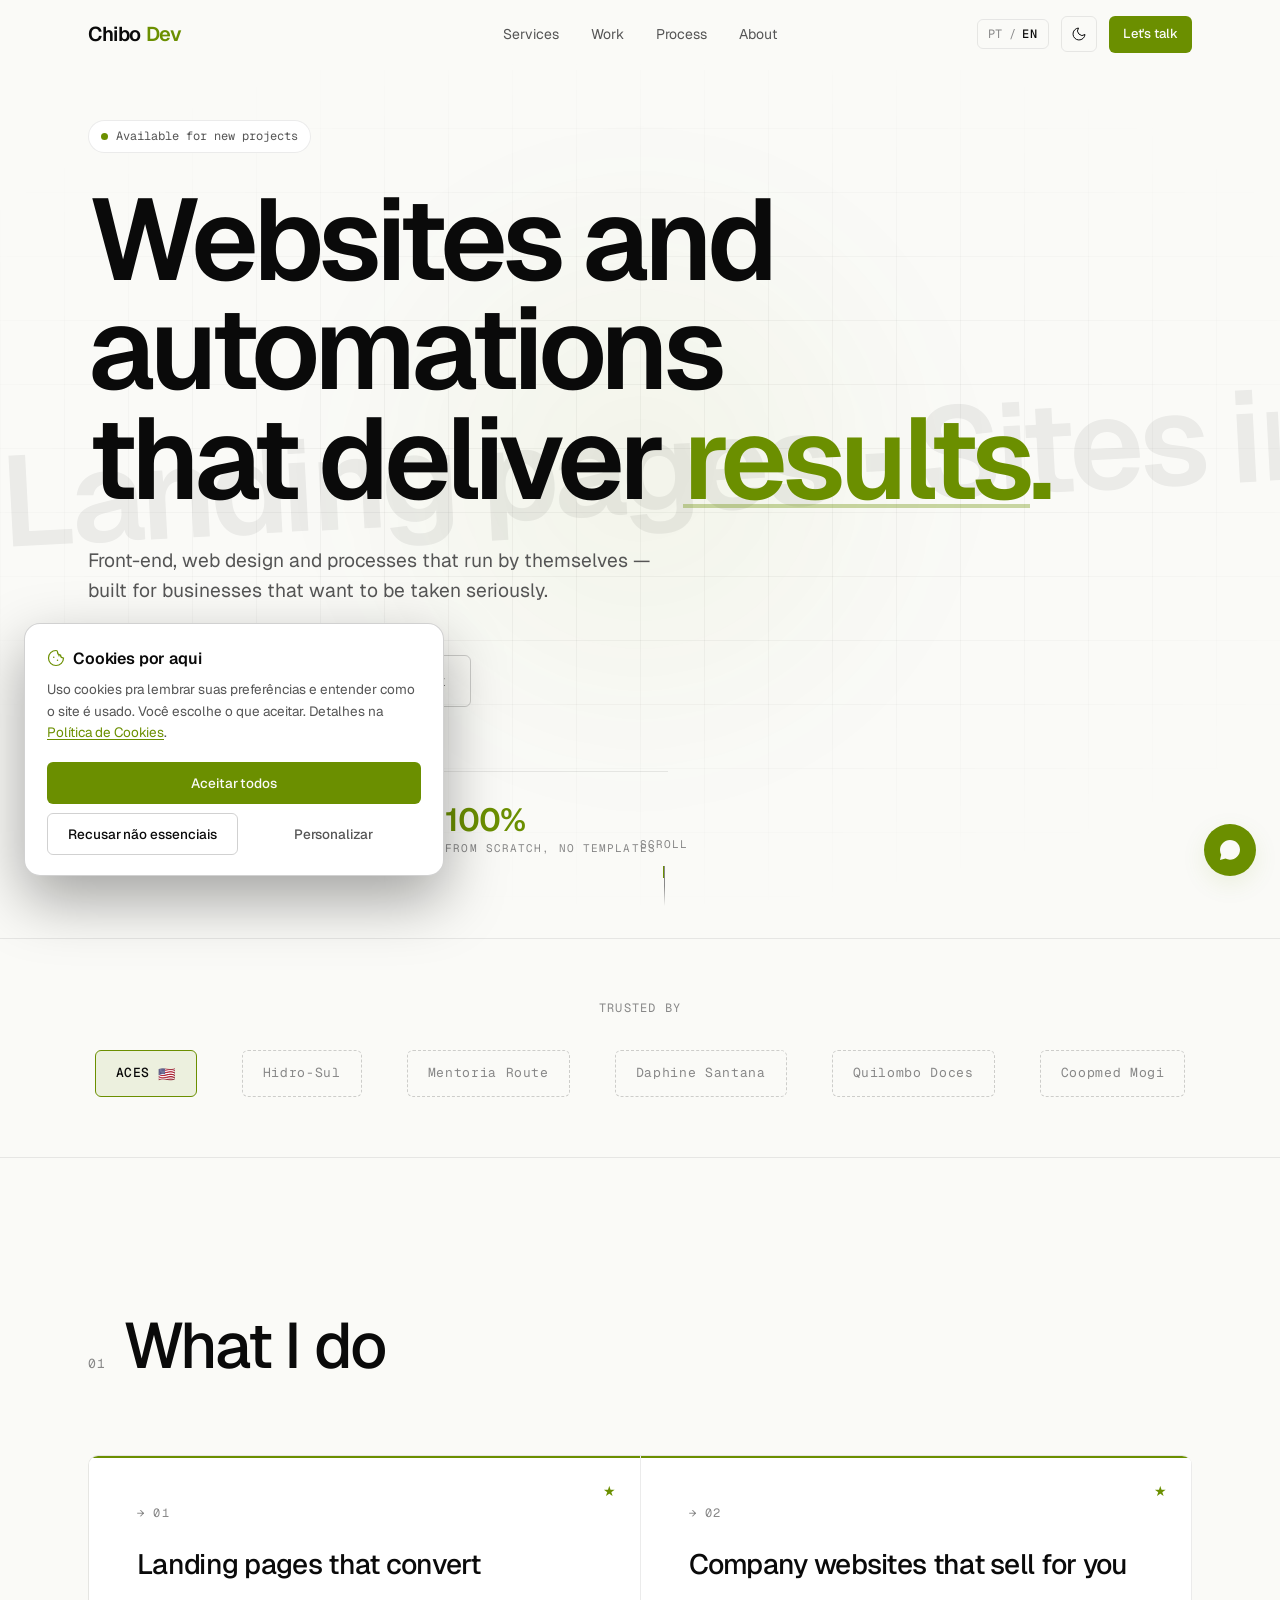
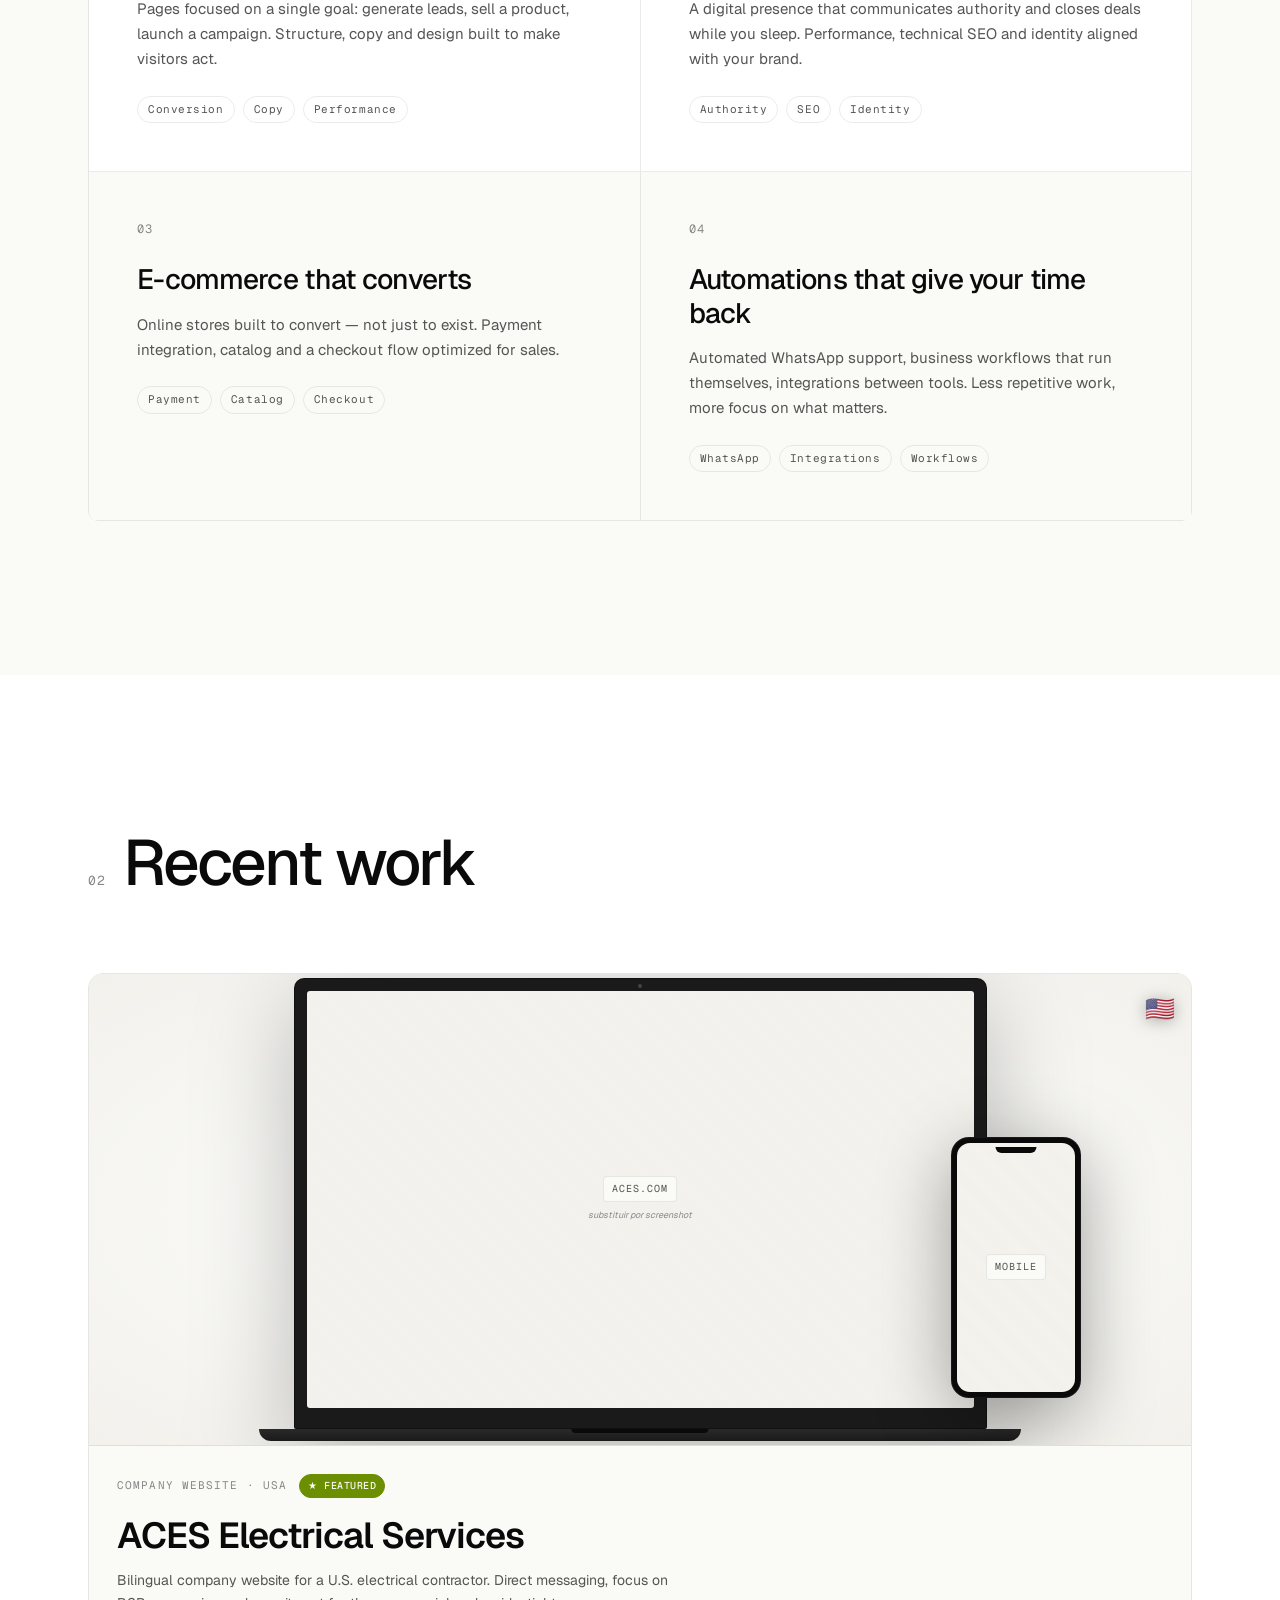
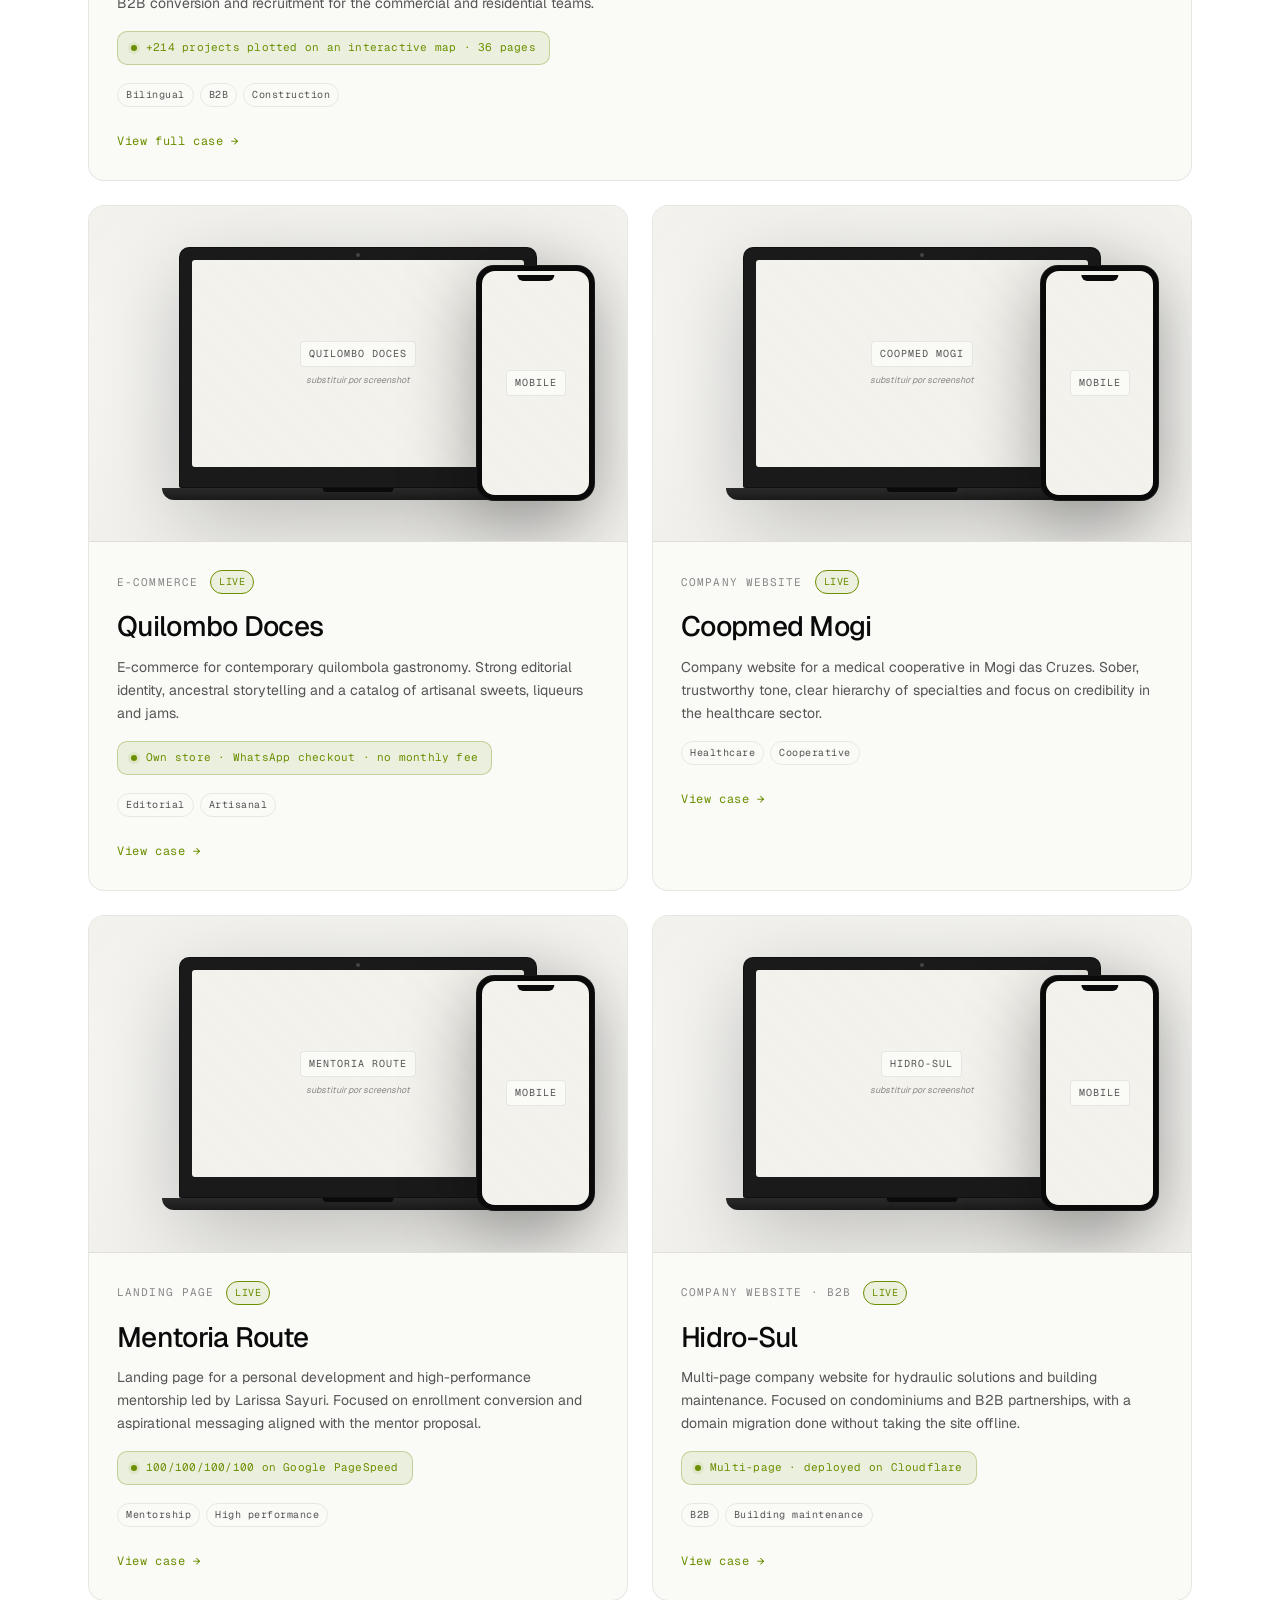
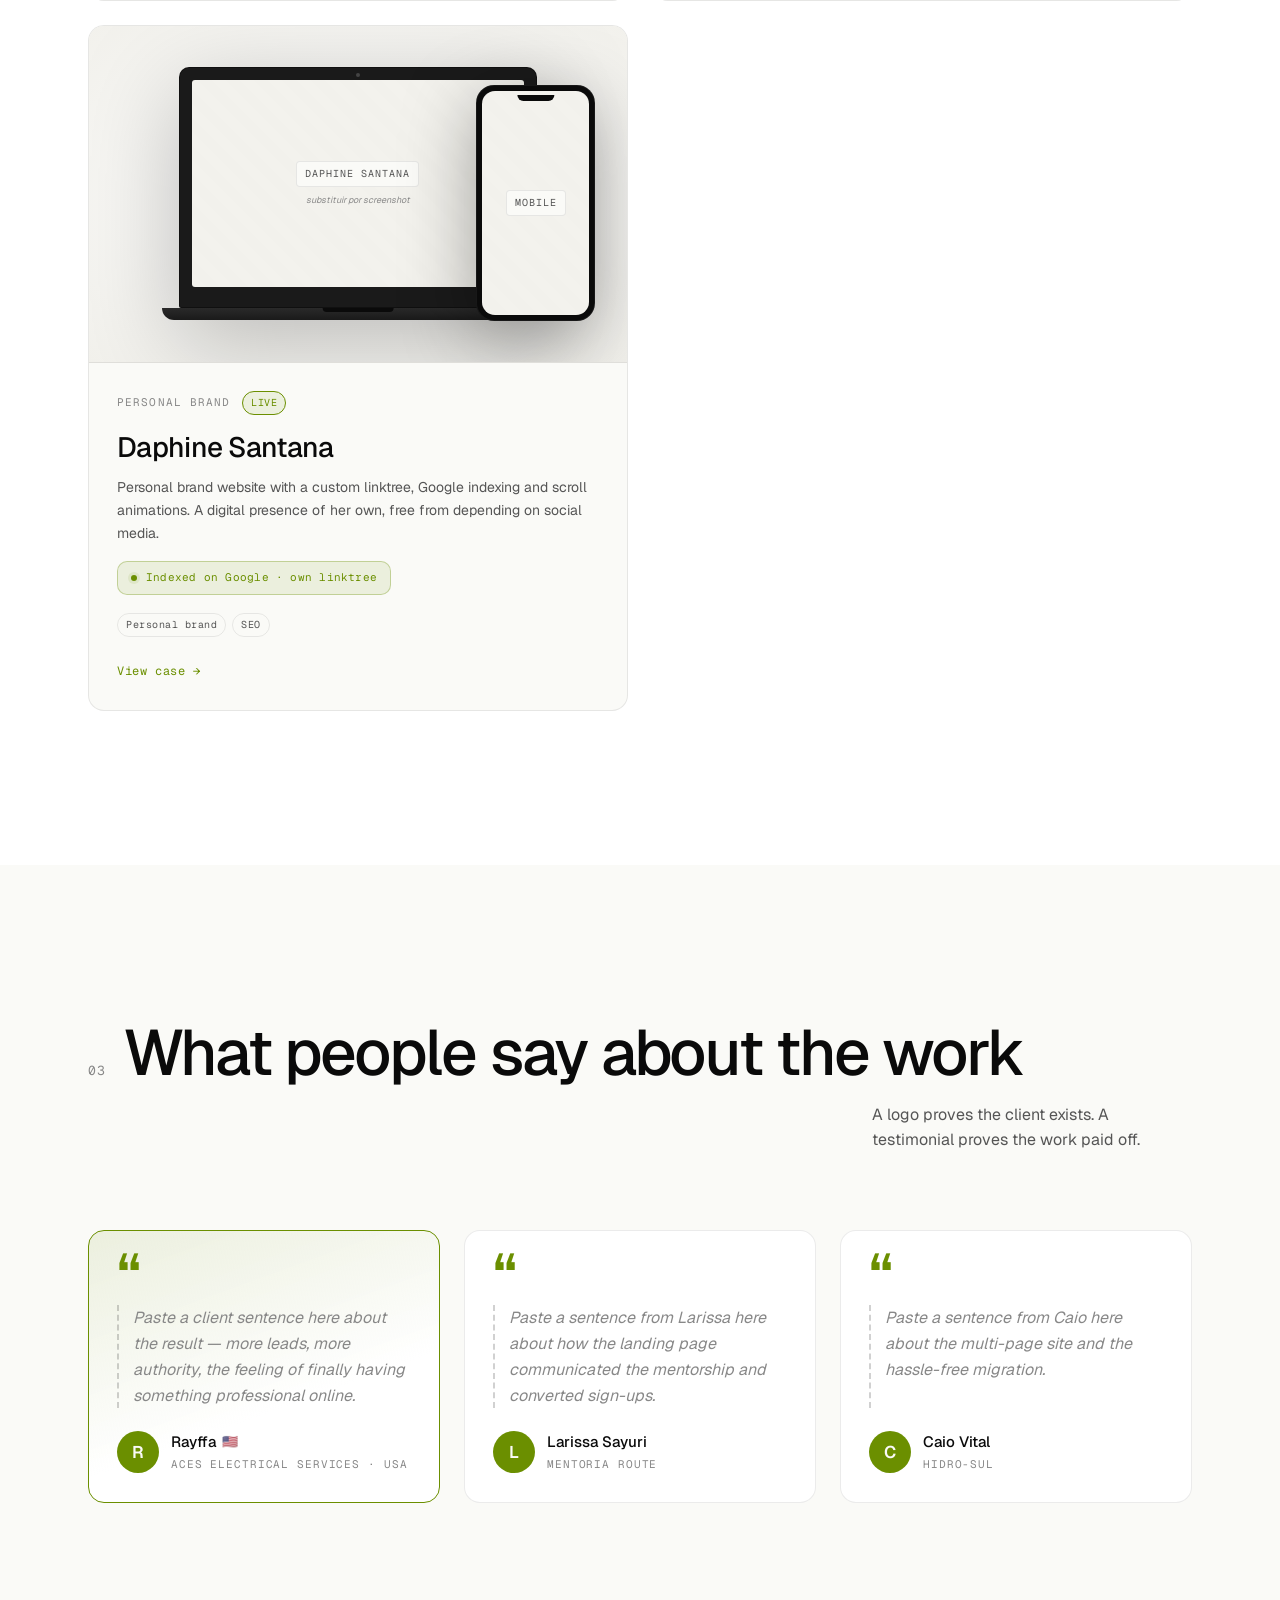
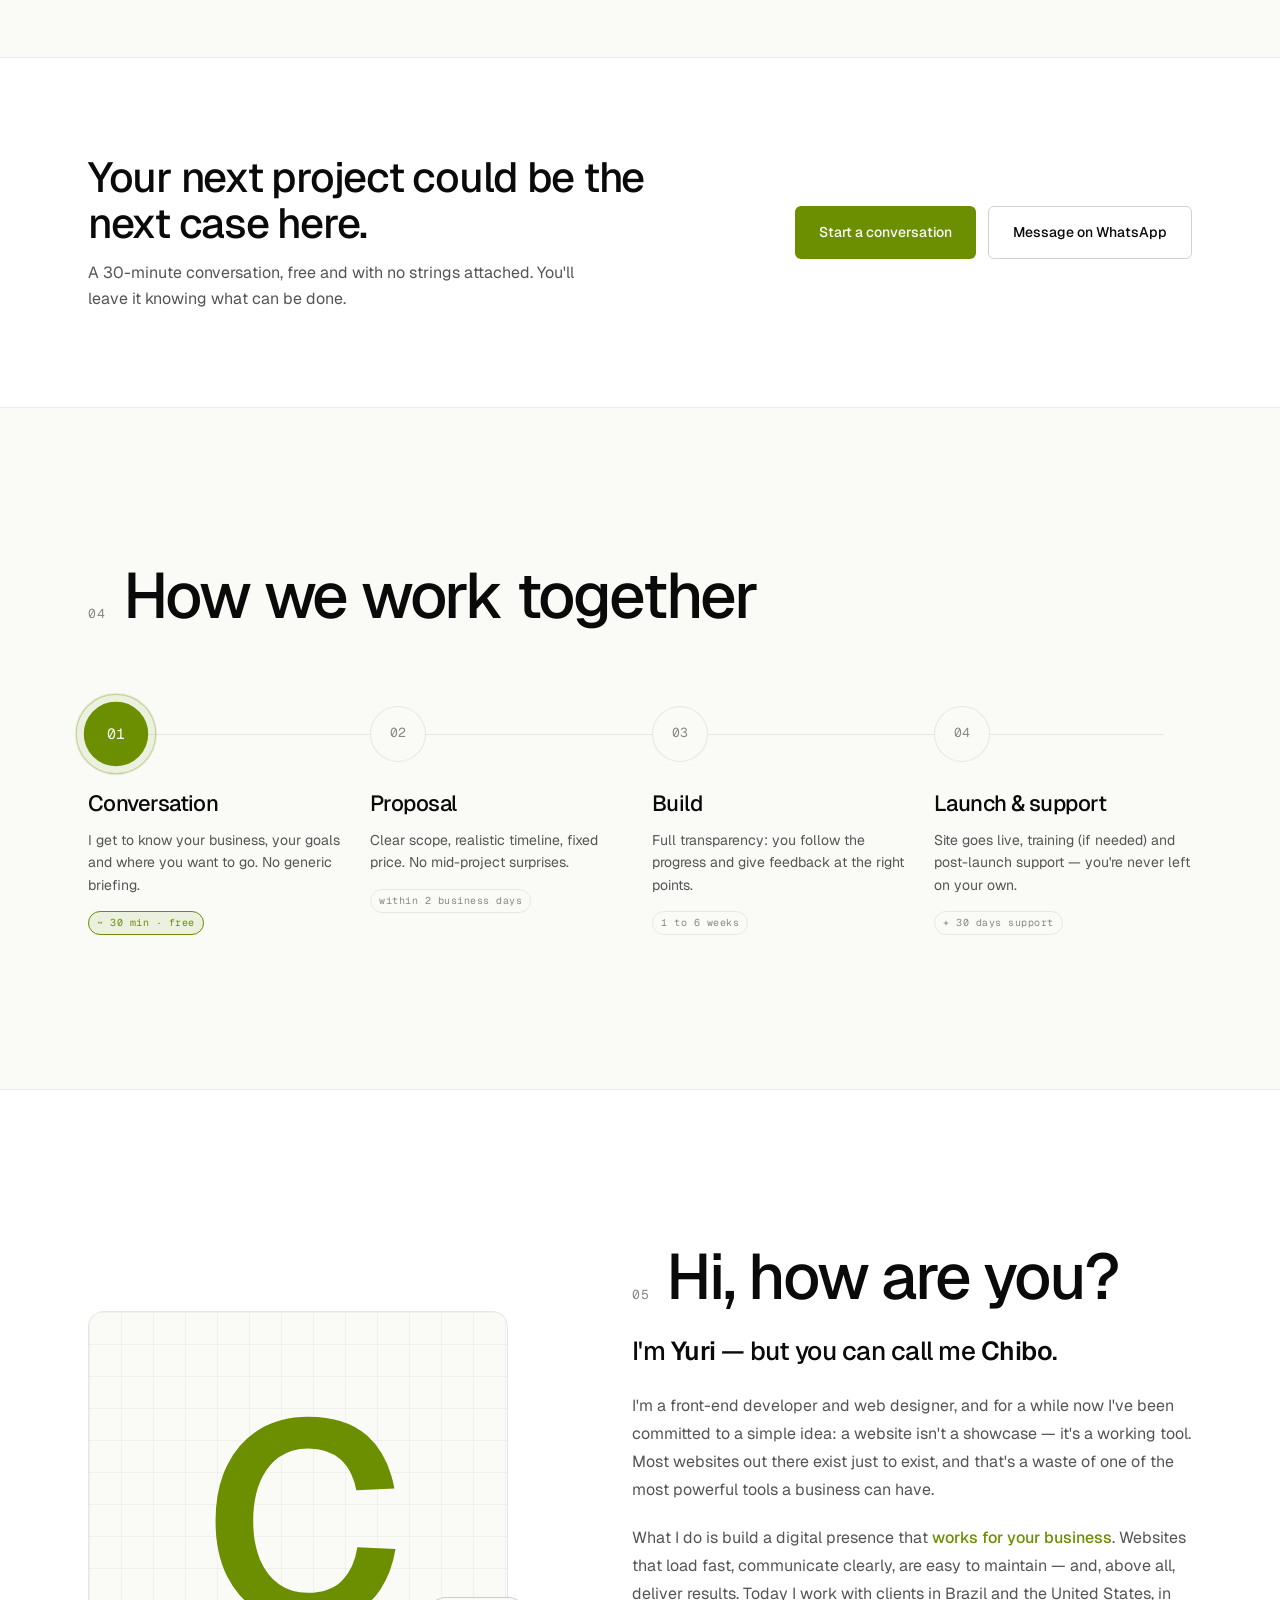
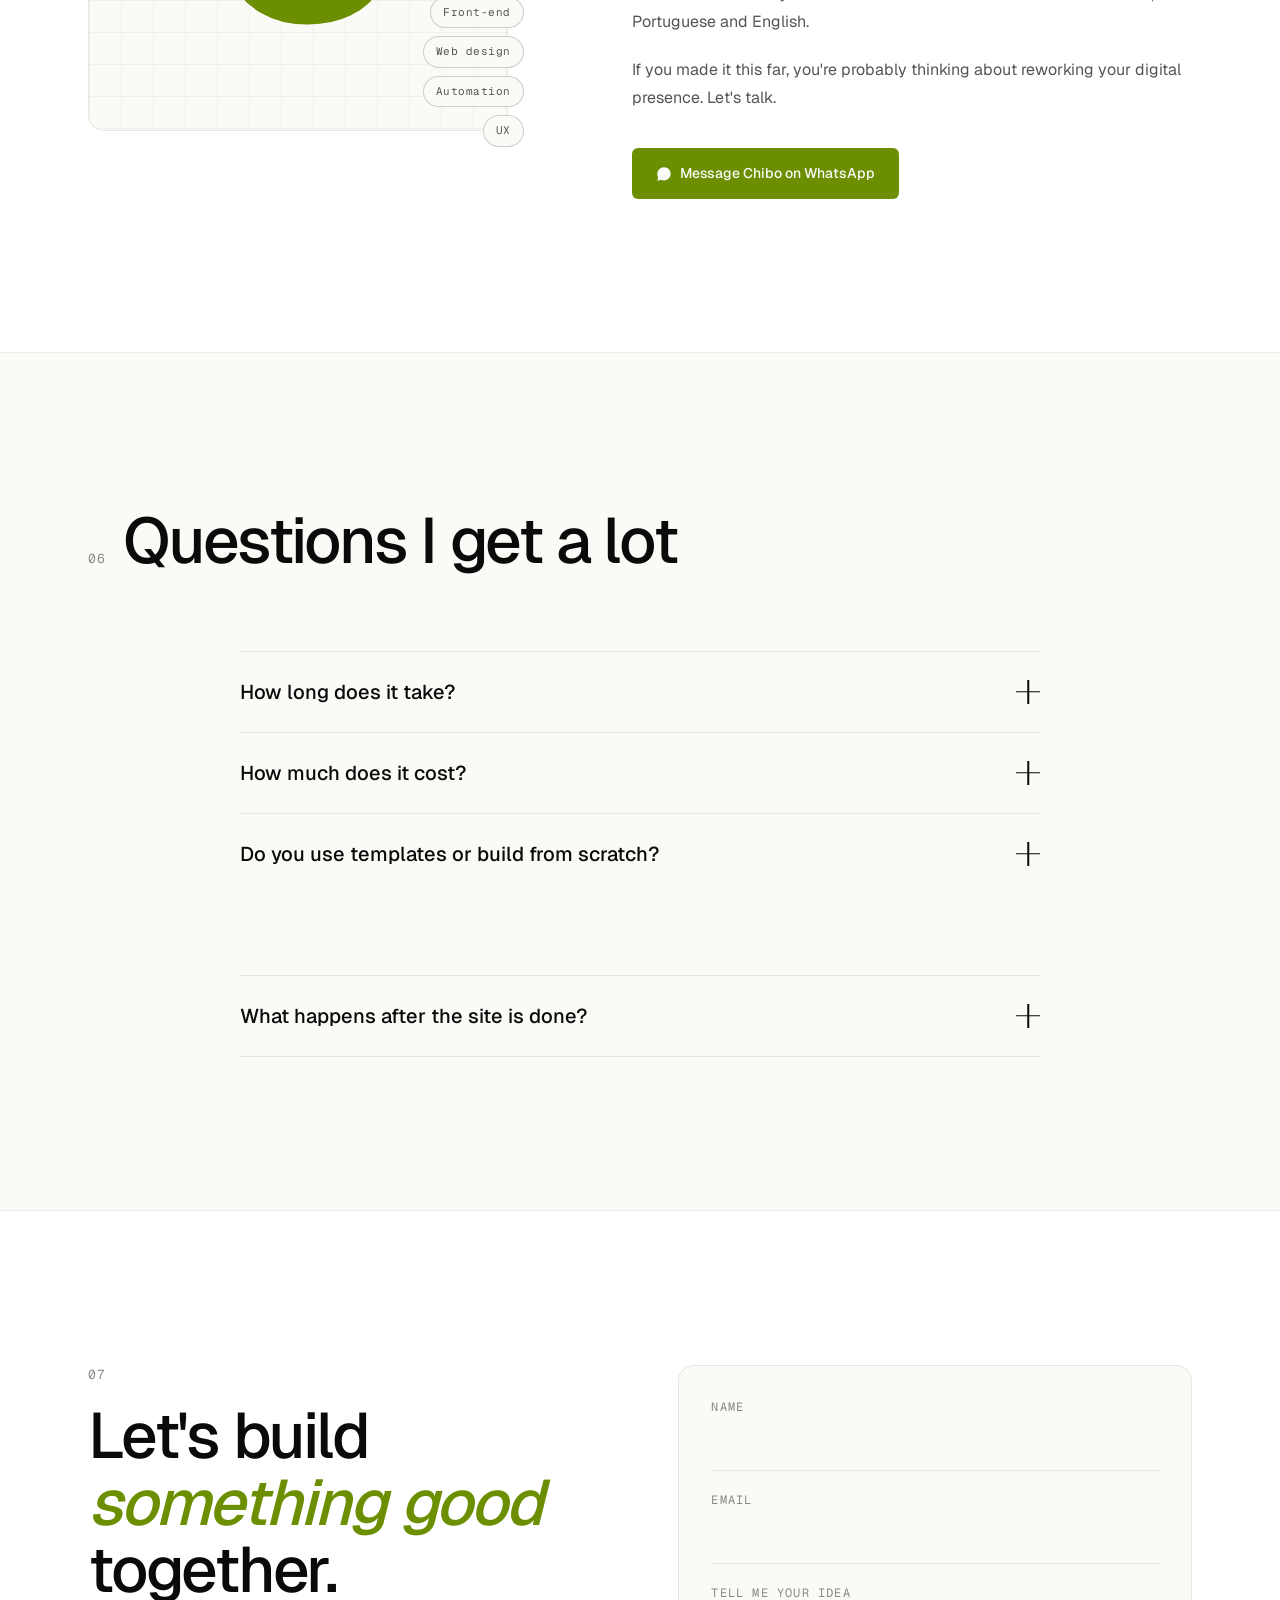
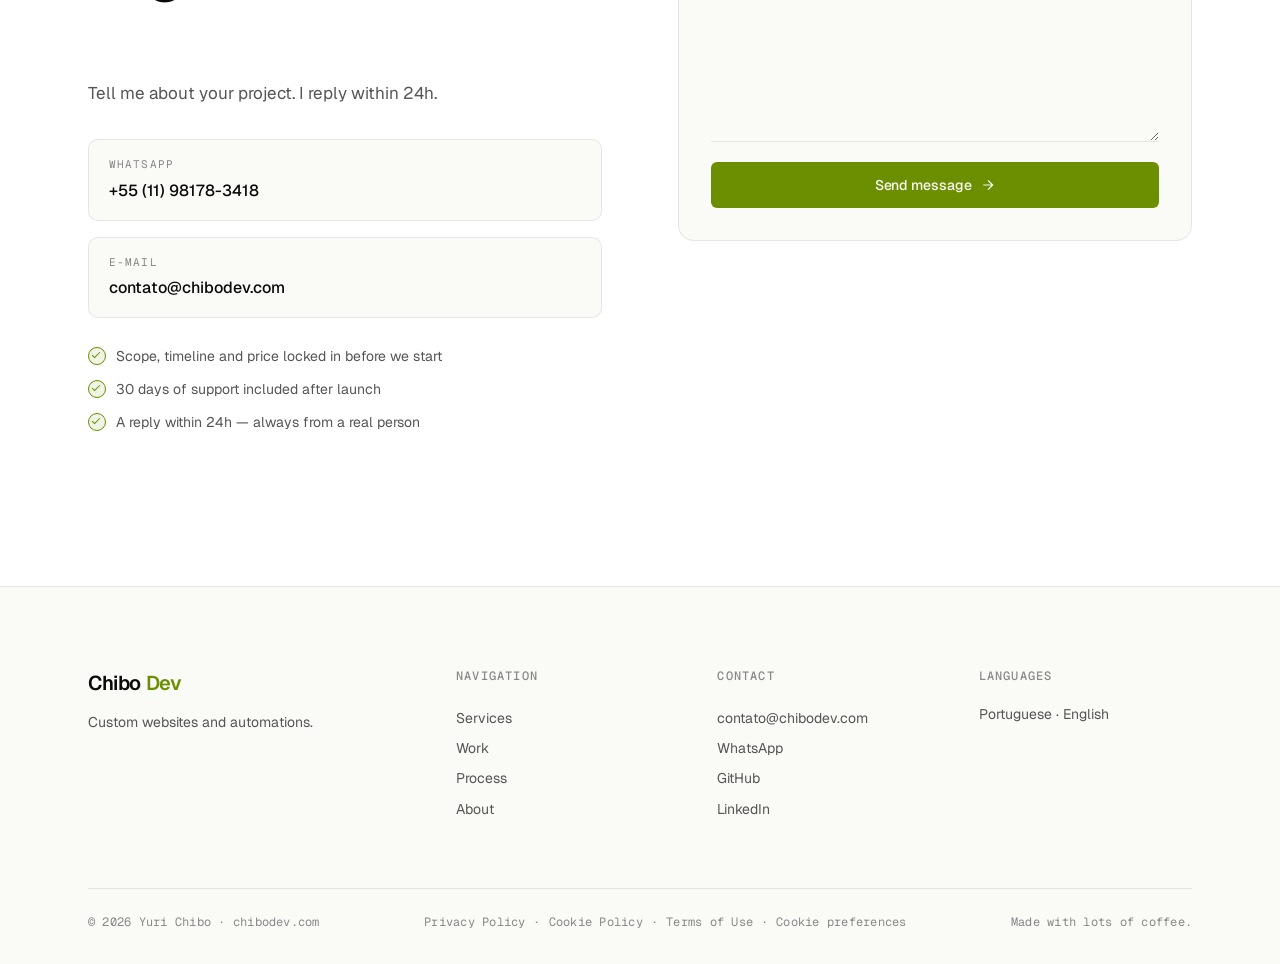
==== index.html @ 5eee19a0 "Add files via upload" ====
<!DOCTYPE html>
<html lang="pt-BR" data-theme="dark">
<head>
  <meta charset="UTF-8" />
  <meta name="viewport" content="width=device-width, initial-scale=1.0" />
  <meta name="description" content="Sites e automações que dão resultado. Front-end, web design e processos sob medida." />
  <meta name="author" content="Yuri Chibo" />

  <!-- Open Graph -->
  <meta property="og:title" content="Chibo Dev · Sites e Automações" />
  <meta property="og:description" content="Front-end, web design e automações sob medida pra quem quer ser levado a sério." />
  <meta property="og:type" content="website" />
  <meta property="og:url" content="https://chibodev.com" />

  <title>Chibo Dev · Sites e automações</title>

  <!-- Fonte: Geist (Vercel) -->
  <link rel="preconnect" href="https://fonts.googleapis.com" />
  <link rel="preconnect" href="https://fonts.gstatic.com" crossorigin />
  <link href="https://fonts.googleapis.com/css2?family=Geist:wght@300;400;500;600;700&family=Geist+Mono:wght@400;500&display=swap" rel="stylesheet" />

  <link rel="stylesheet" href="assets/css/style.css" />
</head>
<body>

  <!-- ============================================== -->
  <!-- HEADER                                          -->
  <!-- ============================================== -->
  <header class="header" id="header">
    <div class="container header__inner">
      <a href="#hero" class="logo" aria-label="Chibo Dev">
        Chibo <span class="logo__dot">Dev</span>
      </a>

      <nav class="nav" aria-label="Navegação principal">
        <a href="#services" data-i18n="nav.services">Serviços</a>
        <a href="#work" data-i18n="nav.work">Trabalhos</a>
        <a href="#process" data-i18n="nav.process">Processo</a>
        <a href="#about" data-i18n="nav.about">Sobre</a>
      </nav>

      <div class="header__actions">
        <button class="lang-toggle" id="langToggle" aria-label="Trocar idioma">
          <span class="lang-toggle__opt is-active" data-lang="pt">PT</span>
          <span class="lang-toggle__sep">/</span>
          <span class="lang-toggle__opt" data-lang="en">EN</span>
        </button>

        <button class="theme-toggle" id="themeToggle" aria-label="Alternar tema">
          <svg class="theme-toggle__icon theme-toggle__icon--sun" viewBox="0 0 24 24" fill="none" stroke="currentColor" stroke-width="1.5">
            <circle cx="12" cy="12" r="4"/>
            <path d="M12 2v2M12 20v2M4.93 4.93l1.41 1.41M17.66 17.66l1.41 1.41M2 12h2M20 12h2M4.93 19.07l1.41-1.41M17.66 6.34l1.41-1.41"/>
          </svg>
          <svg class="theme-toggle__icon theme-toggle__icon--moon" viewBox="0 0 24 24" fill="none" stroke="currentColor" stroke-width="1.5">
            <path d="M21 12.79A9 9 0 1 1 11.21 3 7 7 0 0 0 21 12.79z"/>
          </svg>
        </button>

        <a href="#contact" class="btn btn--primary btn--sm" data-i18n="nav.cta">Conversar</a>
      </div>
    </div>
  </header>

  <!-- ============================================== -->
  <!-- 01 · HERO                                       -->
  <!-- ============================================== -->
  <section class="hero" id="hero">
    <div class="hero__bg" aria-hidden="true">
      <div class="hero__grid"></div>
      <div class="hero__glow"></div>
    </div>

    <!-- Marquee de palavras flutuando atrás -->
    <div class="hero__marquee" aria-hidden="true">
      <div class="hero__marquee-track">
        <span>Landing pages</span><span>·</span>
        <span>Sites institucionais</span><span>·</span>
        <span>E-commerce</span><span>·</span>
        <span>Automação</span><span>·</span>
        <span>WhatsApp Bot</span><span>·</span>
        <span>SEO</span><span>·</span>
        <span>UX</span><span>·</span>
        <span>Performance</span><span>·</span>
        <span>Landing pages</span><span>·</span>
        <span>Sites institucionais</span><span>·</span>
        <span>E-commerce</span><span>·</span>
        <span>Automação</span><span>·</span>
        <span>WhatsApp Bot</span><span>·</span>
        <span>SEO</span><span>·</span>
      </div>
    </div>

    <!-- Pills decorativas flutuantes -->
    <div class="hero__pills" aria-hidden="true">
      <span class="hero-pill hero-pill--1" data-i18n="hero.pill1">→ resultado</span>
      <span class="hero-pill hero-pill--2" data-i18n="hero.pill2">★ muito café</span>
      <span class="hero-pill hero-pill--3" data-i18n="hero.pill3">{ código limpo }</span>
      <span class="hero-pill hero-pill--4" data-i18n="hero.pill4">+ velocidade</span>
    </div>

    <div class="container hero__container">
      <div class="hero__meta">
        <span class="status-dot"></span>
        <span data-i18n="hero.status">Disponível para novos projetos</span>
      </div>

      <h1 class="hero__title">
        <span class="hero__line hero__line--1">
          <span class="hero__word"><span data-i18n="hero.line1">Sites e automações</span></span>
        </span>
        <span class="hero__line hero__line--2">
          <span class="hero__word"><span data-i18n="hero.line2a">que dão</span></span>
          <em class="hero__em" data-i18n="hero.line2b"> resultado</em><span class="hero__dot">.</span>
        </span>
      </h1>

      <p class="hero__sub" data-i18n="hero.sub">
        Front-end, web design e processos que rodam sozinhos, sob medida pra quem quer ser levado a sério.
      </p>

      <div class="hero__cta">
        <a href="#contact" class="btn btn--primary">
          <span data-i18n="hero.cta1">Conversar sobre meu projeto</span>
          <svg viewBox="0 0 24 24" fill="none" stroke="currentColor" stroke-width="1.8"><path d="M5 12h14M12 5l7 7-7 7"/></svg>
        </a>
        <a href="#work" class="btn btn--ghost" data-i18n="hero.cta2">Ver trabalhos</a>
      </div>

      <!-- Stats discretas no rodapé do hero -->
      <div class="hero__stats">
        <div class="hero-stat">
          <span class="hero-stat__num">06</span>
          <span class="hero-stat__label" data-i18n="hero.stat1">projetos no ar</span>
        </div>
        <div class="hero-stat__sep"></div>
        <div class="hero-stat">
          <span class="hero-stat__num">02</span>
          <span class="hero-stat__label" data-i18n="hero.stat2">países atendidos</span>
        </div>
        <div class="hero-stat__sep"></div>
        <div class="hero-stat">
          <span class="hero-stat__num">100%</span>
          <span class="hero-stat__label" data-i18n="hero.stat3">do zero, sem template</span>
        </div>
      </div>
    </div>

    <div class="hero__scroll" aria-hidden="true">
      <span data-i18n="hero.scroll">role pra ver</span>
      <div class="hero__scroll-line"></div>
    </div>
  </section>

  <!-- ============================================== -->
  <!-- 02 · LOGOS / PROVA SOCIAL                       -->
  <!-- ============================================== -->
  <section class="logos">
    <div class="container">
      <p class="logos__title" data-i18n="logos.title">Quem já confiou no meu trabalho</p>
      <div class="logos__row">
        <div class="logo-placeholder logo-placeholder--featured">
          ACES <span class="logo-placeholder__flag">🇺🇸</span>
        </div>
        <div class="logo-placeholder">Hidro-Sul</div>
        <div class="logo-placeholder">Mentoria Route</div>
        <div class="logo-placeholder">Daphine Santana</div>
        <div class="logo-placeholder">Quilombo Doces</div>
        <div class="logo-placeholder">Coopmed Mogi</div>
      </div>
    </div>
  </section>

  <!-- ============================================== -->
  <!-- 03 · SERVIÇOS                                   -->
  <!-- ============================================== -->
  <section class="services" id="services">
    <div class="container">
      <header class="section-head">
        <span class="section-head__num">01</span>
        <h2 class="section-head__title" data-i18n="services.title">O que eu faço</h2>
      </header>

      <div class="services__grid">

        <article class="service service--featured">
          <span class="service__star">★</span>
          <div class="service__num">→ 01</div>
          <h3 class="service__title" data-i18n="services.lp.title">Landing pages que convertem</h3>
          <p class="service__desc" data-i18n="services.lp.desc">
            Páginas focadas num único objetivo: gerar lead, vender produto, lançar campanha. Estrutura, copy e design pensados pro visitante agir.
          </p>
          <ul class="service__tags">
            <li data-i18n="services.lp.tag1">Conversão</li>
            <li data-i18n="services.lp.tag2">Copy</li>
            <li data-i18n="services.lp.tag3">Performance</li>
          </ul>
        </article>

        <article class="service service--featured">
          <span class="service__star">★</span>
          <div class="service__num">→ 02</div>
          <h3 class="service__title" data-i18n="services.inst.title">Sites institucionais que vendem por você</h3>
          <p class="service__desc" data-i18n="services.inst.desc">
            Presença digital que comunica autoridade e fecha negócio enquanto você dorme. Performance, SEO técnico e identidade alinhada com sua marca.
          </p>
          <ul class="service__tags">
            <li data-i18n="services.inst.tag1">Autoridade</li>
            <li data-i18n="services.inst.tag2">SEO</li>
            <li data-i18n="services.inst.tag3">Identidade</li>
          </ul>
        </article>

        <article class="service">
          <div class="service__num">03</div>
          <h3 class="service__title" data-i18n="services.ec.title">E-commerces que convertem</h3>
          <p class="service__desc" data-i18n="services.ec.desc">
            Lojas virtuais construídas pra converter — não só pra existir. Integração com meios de pagamento, catálogo e fluxo de compra otimizado.
          </p>
          <ul class="service__tags">
            <li data-i18n="services.ec.tag1">Pagamento</li>
            <li data-i18n="services.ec.tag2">Catálogo</li>
            <li data-i18n="services.ec.tag3">Checkout</li>
          </ul>
        </article>

        <article class="service">
          <div class="service__num">04</div>
          <h3 class="service__title" data-i18n="services.auto.title">Automações que devolvem seu tempo</h3>
          <p class="service__desc" data-i18n="services.auto.desc">
            Atendimento de WhatsApp automatizado, fluxos comerciais que rodam sozinhos, integrações entre ferramentas. Menos trabalho repetitivo, mais foco no que importa.
          </p>
          <ul class="service__tags">
            <li data-i18n="services.auto.tag1">WhatsApp</li>
            <li data-i18n="services.auto.tag2">Integrações</li>
            <li data-i18n="services.auto.tag3">Fluxos</li>
          </ul>
        </article>

      </div>
    </div>
  </section>

  <!-- ============================================== -->
  <!-- 04 · TRABALHOS                                  -->
  <!-- ============================================== -->
  <section class="work" id="work">
    <div class="container">
      <header class="section-head">
        <span class="section-head__num">02</span>
        <h2 class="section-head__title" data-i18n="work.title">Trabalhos recentes</h2>
      </header>

      <div class="work__grid">

        <!-- ACES — destaque (case--large) -->
        <article class="case case--large case--aces"
                 data-case
                 data-case-id="aces"
                 data-case-url="https://acesllc.com"
                 data-case-video="">
          <div class="case__visual">
            <div class="device-mockup device-mockup--featured">
              <div class="device-laptop">
                <div class="device-laptop__screen">
                  <!-- Substituir o conteúdo abaixo por <img src="caminho/screenshot-aces.jpg" alt="ACES Site"> -->
                  <div class="device-placeholder">
                    <span class="device-placeholder__label">ACES.com</span>
                    <span class="device-placeholder__hint">substituir por screenshot</span>
                  </div>
                </div>
                <div class="device-laptop__base"></div>
              </div>
              <div class="device-phone">
                <div class="device-phone__notch"></div>
                <div class="device-phone__screen">
                  <!-- Substituir por <img src="caminho/screenshot-aces-mobile.jpg" alt="ACES Mobile"> -->
                  <div class="device-placeholder">
                    <span class="device-placeholder__label">mobile</span>
                  </div>
                </div>
              </div>
              <div class="case__flag">🇺🇸</div>
            </div>
          </div>
          <div class="case__info">
            <div class="case__meta">
              <span class="case__type" data-i18n="work.case01.type">Site Institucional · EUA</span>
              <span class="case__status case__status--featured" data-i18n="work.case01.status">★ Destaque</span>
            </div>
            <h3 class="case__title" data-i18n="work.case01.title">ACES Electrical Services</h3>
            <p class="case__desc" data-i18n="work.case01.desc">
              Site institucional bilíngue para empreiteira elétrica norte-americana. Comunicação direta, foco em conversão B2B e captação de talentos para o setor comercial e residencial.
            </p>
            <div class="case__highlight">
              <span class="case__highlight-dot" aria-hidden="true"></span>
              <span data-i18n="work.case01.hl">+214 obras plotadas em mapa interativo · 36 páginas</span>
            </div>
            <div class="case__tags">
              <span data-i18n="work.case01.tag1">Bilíngue</span>
              <span data-i18n="work.case01.tag2">B2B</span>
              <span data-i18n="work.case01.tag3">Construção</span>
            </div>
            <button type="button" class="case__link" data-case-open="aces" data-i18n="work.case01.link">Ver case completo →</button>
          </div>
        </article>

        <!-- Quilombo Doces -->
        <article class="case case--quilombo"
                 data-case
                 data-case-id="quilombo"
                 data-case-url="https://quilombodoces.com"
                 data-case-video="">
          <div class="case__visual">
            <div class="device-mockup">
              <div class="device-laptop">
                <div class="device-laptop__screen">
                  <div class="device-placeholder">
                    <span class="device-placeholder__label">Quilombo Doces</span>
                    <span class="device-placeholder__hint">substituir por screenshot</span>
                  </div>
                </div>
                <div class="device-laptop__base"></div>
              </div>
              <div class="device-phone">
                <div class="device-phone__notch"></div>
                <div class="device-phone__screen">
                  <div class="device-placeholder">
                    <span class="device-placeholder__label">mobile</span>
                  </div>
                </div>
              </div>
            </div>
          </div>
          <div class="case__info">
            <div class="case__meta">
              <span class="case__type" data-i18n="work.case02.type">E-commerce</span>
              <span class="case__status case__status--live" data-i18n="work.case02.status">Entregue</span>
            </div>
            <h3 class="case__title" data-i18n="work.case02.title">Quilombo Doces</h3>
            <p class="case__desc" data-i18n="work.case02.desc">
              E-commerce para gastronomia quilombola contemporânea. Identidade editorial forte, narrativa ancestral e catálogo de doces, licores e geleias artesanais.
            </p>
            <div class="case__highlight">
              <span class="case__highlight-dot" aria-hidden="true"></span>
              <span data-i18n="work.case02.hl">Loja própria · checkout no WhatsApp · sem mensalidade</span>
            </div>
            <div class="case__tags">
              <span data-i18n="work.case02.tag1">Editorial</span>
              <span data-i18n="work.case02.tag2">Artesanal</span>
            </div>
            <button type="button" class="case__link" data-case-open="quilombo" data-i18n="work.case02.link">Ver case →</button>
          </div>
        </article>

        <!-- Coopmed -->
        <article class="case case--coopmed"
                 data-case
                 data-case-id="coopmed"
                 data-case-url="https://coopmedmogi.com.br"
                 data-case-video="">
          <div class="case__visual">
            <div class="device-mockup">
              <div class="device-laptop">
                <div class="device-laptop__screen">
                  <div class="device-placeholder">
                    <span class="device-placeholder__label">Coopmed Mogi</span>
                    <span class="device-placeholder__hint">substituir por screenshot</span>
                  </div>
                </div>
                <div class="device-laptop__base"></div>
              </div>
              <div class="device-phone">
                <div class="device-phone__notch"></div>
                <div class="device-phone__screen">
                  <div class="device-placeholder">
                    <span class="device-placeholder__label">mobile</span>
                  </div>
                </div>
              </div>
            </div>
          </div>
          <div class="case__info">
            <div class="case__meta">
              <span class="case__type" data-i18n="work.case03.type">Site Institucional</span>
              <span class="case__status case__status--live" data-i18n="work.case03.status">Entregue</span>
            </div>
            <h3 class="case__title" data-i18n="work.case03.title">Coopmed Mogi</h3>
            <p class="case__desc" data-i18n="work.case03.desc">
              Site institucional para cooperativa médica em Mogi das Cruzes. Tom sóbrio e confiável, hierarquia clara de especialidades e foco em credibilidade no setor de saúde.
            </p>
            <div class="case__tags">
              <span data-i18n="work.case03.tag1">Saúde</span>
              <span data-i18n="work.case03.tag2">Cooperativa</span>
            </div>
            <button type="button" class="case__link" data-case-open="coopmed" data-i18n="work.case03.link">Ver case →</button>
          </div>
        </article>

        <!-- Mentoria Route -->
        <article class="case case--route"
                 data-case
                 data-case-id="route"
                 data-case-url=""
                 data-case-video="">
          <div class="case__visual">
            <div class="device-mockup">
              <div class="device-laptop">
                <div class="device-laptop__screen">
                  <div class="device-placeholder">
                    <span class="device-placeholder__label">Mentoria Route</span>
                    <span class="device-placeholder__hint">substituir por screenshot</span>
                  </div>
                </div>
                <div class="device-laptop__base"></div>
              </div>
              <div class="device-phone">
                <div class="device-phone__notch"></div>
                <div class="device-phone__screen">
                  <div class="device-placeholder">
                    <span class="device-placeholder__label">mobile</span>
                  </div>
                </div>
              </div>
            </div>
          </div>
          <div class="case__info">
            <div class="case__meta">
              <span class="case__type" data-i18n="work.case05.type">Landing Page</span>
              <span class="case__status case__status--live" data-i18n="work.case05.status">Entregue</span>
            </div>
            <h3 class="case__title" data-i18n="work.case05.title">Mentoria Route</h3>
            <p class="case__desc" data-i18n="work.case05.desc">
              Landing page para mentoria de desenvolvimento pessoal e alta performance, conduzida por Larissa Sayuri. Foco em conversão de inscrições e comunicação aspiracional alinhada à proposta da mentora.
            </p>
            <div class="case__highlight">
              <span class="case__highlight-dot" aria-hidden="true"></span>
              <span data-i18n="work.case05.hl">100/100/100/100 no Google PageSpeed</span>
            </div>
            <div class="case__tags">
              <span data-i18n="work.case05.tag1">Mentoria</span>
              <span data-i18n="work.case05.tag2">Alta performance</span>
            </div>
            <button type="button" class="case__link" data-case-open="route" data-i18n="work.case05.link">Ver case →</button>
          </div>
        </article>

        <!-- Hidro-Sul -->
        <article class="case case--hidrosul"
                 data-case
                 data-case-id="hidrosul"
                 data-case-url=""
                 data-case-video="">
          <div class="case__visual">
            <div class="device-mockup">
              <div class="device-laptop">
                <div class="device-laptop__screen">
                  <div class="device-placeholder">
                    <span class="device-placeholder__label">Hidro-Sul</span>
                    <span class="device-placeholder__hint">substituir por screenshot</span>
                  </div>
                </div>
                <div class="device-laptop__base"></div>
              </div>
              <div class="device-phone">
                <div class="device-phone__notch"></div>
                <div class="device-phone__screen">
                  <div class="device-placeholder">
                    <span class="device-placeholder__label">mobile</span>
                  </div>
                </div>
              </div>
            </div>
          </div>
          <div class="case__info">
            <div class="case__meta">
              <span class="case__type" data-i18n="work.case06.type">Site Institucional · B2B</span>
              <span class="case__status case__status--live" data-i18n="work.case06.status">Entregue</span>
            </div>
            <h3 class="case__title" data-i18n="work.case06.title">Hidro-Sul</h3>
            <p class="case__desc" data-i18n="work.case06.desc">
              Site institucional multipágina para soluções hidráulicas e manutenção predial. Foco em condomínios e parcerias B2B, com migração de domínio feita sem tirar o site do ar.
            </p>
            <div class="case__highlight">
              <span class="case__highlight-dot" aria-hidden="true"></span>
              <span data-i18n="work.case06.hl">Multipágina · deploy na Cloudflare</span>
            </div>
            <div class="case__tags">
              <span data-i18n="work.case06.tag1">B2B</span>
              <span data-i18n="work.case06.tag2">Manutenção predial</span>
            </div>
            <button type="button" class="case__link" data-case-open="hidrosul" data-i18n="work.case06.link">Ver case →</button>
          </div>
        </article>

        <!-- Daphine Santana -->
        <article class="case case--daphine"
                 data-case
                 data-case-id="daphine"
                 data-case-url="https://daphinesantana.com.br"
                 data-case-video="">
          <div class="case__visual">
            <div class="device-mockup">
              <div class="device-laptop">
                <div class="device-laptop__screen">
                  <div class="device-placeholder">
                    <span class="device-placeholder__label">Daphine Santana</span>
                    <span class="device-placeholder__hint">substituir por screenshot</span>
                  </div>
                </div>
                <div class="device-laptop__base"></div>
              </div>
              <div class="device-phone">
                <div class="device-phone__notch"></div>
                <div class="device-phone__screen">
                  <div class="device-placeholder">
                    <span class="device-placeholder__label">mobile</span>
                  </div>
                </div>
              </div>
            </div>
          </div>
          <div class="case__info">
            <div class="case__meta">
              <span class="case__type" data-i18n="work.case07.type">Marca Pessoal</span>
              <span class="case__status case__status--live" data-i18n="work.case07.status">Entregue</span>
            </div>
            <h3 class="case__title" data-i18n="work.case07.title">Daphine Santana</h3>
            <p class="case__desc" data-i18n="work.case07.desc">
              Site de marca pessoal com linktree personalizado, indexação no Google e animações de rolagem. Uma presença digital própria, fora da dependência das redes sociais.
            </p>
            <div class="case__highlight">
              <span class="case__highlight-dot" aria-hidden="true"></span>
              <span data-i18n="work.case07.hl">Indexado no Google · linktree próprio</span>
            </div>
            <div class="case__tags">
              <span data-i18n="work.case07.tag1">Marca pessoal</span>
              <span data-i18n="work.case07.tag2">SEO</span>
            </div>
            <button type="button" class="case__link" data-case-open="daphine" data-i18n="work.case07.link">Ver case →</button>
          </div>
        </article>

      </div>
    </div>
  </section>

  <!-- ============================================== -->
  <!-- 03 · DEPOIMENTOS                                -->
  <!-- ============================================== -->
  <section class="testimonials" id="testimonials">
    <div class="container">
      <header class="section-head">
        <span class="section-head__num">03</span>
        <h2 class="section-head__title" data-i18n="testi.title">O que dizem do trabalho</h2>
        <p class="section-head__sub" data-i18n="testi.sub">Logo prova que o cliente existe. Depoimento prova que o trabalho funcionou.</p>
      </header>

      <div class="testimonials__grid">

        <!-- ACES — destaque (EUA) -->
        <figure class="testimonial testimonial--featured is-empty">
          <div class="testimonial__mark" aria-hidden="true">“</div>
          <blockquote class="testimonial__quote" data-i18n="testi.q1">
            Cole aqui uma frase do cliente sobre o resultado — mais contatos, mais autoridade, a sensação de finalmente ter algo profissional no ar.
          </blockquote>
          <figcaption class="testimonial__author">
            <span class="testimonial__avatar">R</span>
            <span class="testimonial__id">
              <span class="testimonial__name">Rayffa <span class="testimonial__flag">🇺🇸</span></span>
              <span class="testimonial__role" data-i18n="testi.r1">ACES Electrical Services · EUA</span>
            </span>
          </figcaption>
        </figure>

        <!-- Larissa Sayuri — Mentoria Route -->
        <figure class="testimonial is-empty">
          <div class="testimonial__mark" aria-hidden="true">“</div>
          <blockquote class="testimonial__quote" data-i18n="testi.q2">
            Cole aqui uma frase da Larissa sobre como a landing comunicou a mentoria e converteu inscrições.
          </blockquote>
          <figcaption class="testimonial__author">
            <span class="testimonial__avatar">L</span>
            <span class="testimonial__id">
              <span class="testimonial__name">Larissa Sayuri</span>
              <span class="testimonial__role" data-i18n="testi.r2">Mentoria Route</span>
            </span>
          </figcaption>
        </figure>

        <!-- Caio Vital — Hidro-Sul -->
        <figure class="testimonial is-empty">
          <div class="testimonial__mark" aria-hidden="true">“</div>
          <blockquote class="testimonial__quote" data-i18n="testi.q3">
            Cole aqui uma frase do Caio sobre o site multipágina e a migração sem dor de cabeça.
          </blockquote>
          <figcaption class="testimonial__author">
            <span class="testimonial__avatar">C</span>
            <span class="testimonial__id">
              <span class="testimonial__name">Caio Vital</span>
              <span class="testimonial__role" data-i18n="testi.r3">Hidro-Sul</span>
            </span>
          </figcaption>
        </figure>

      </div>
    </div>
  </section>

  <!-- ============================================== -->
  <!-- CTA BAND                                         -->
  <!-- ============================================== -->
  <section class="cta-band">
    <div class="container cta-band__inner">
      <div class="cta-band__text">
        <h2 class="cta-band__title" data-i18n="cta.title">Seu próximo projeto pode ser o próximo case aqui.</h2>
        <p class="cta-band__sub" data-i18n="cta.sub">Uma conversa de 30 minutos, sem custo e sem compromisso. Você sai dela sabendo o que dá pra fazer.</p>
      </div>
      <div class="cta-band__actions">
        <a href="#contact" class="btn btn--primary" data-i18n="cta.btn1">Começar uma conversa</a>
        <a href="https://wa.me/5511981783418" target="_blank" rel="noopener" class="btn btn--ghost" data-i18n="cta.btn2">Chamar no WhatsApp</a>
      </div>
    </div>
  </section>

  <!-- ============================================== -->
  <!-- 04 · PROCESSO                                   -->
  <!-- ============================================== -->
  <section class="process" id="process">
    <div class="container">
      <header class="section-head">
        <span class="section-head__num">04</span>
        <h2 class="section-head__title" data-i18n="process.title">Como a gente trabalha junto</h2>
      </header>

      <div class="process__wrap">
        <!-- Linha de progresso animada -->
        <div class="process__track" aria-hidden="true">
          <div class="process__progress" id="processProgress"></div>
        </div>

        <ol class="process__list">
          <li class="step" data-step="1">
            <div class="step__num">01</div>
            <div class="step__content">
              <h3 class="step__title" data-i18n="process.s1.title">Conversa</h3>
              <p class="step__desc" data-i18n="process.s1.desc">Entendo seu negócio, seus objetivos e onde você quer chegar. Sem briefing genérico.</p>
              <span class="step__meta" data-i18n="process.s1.meta">~ 30 min · sem custo</span>
            </div>
          </li>
          <li class="step" data-step="2">
            <div class="step__num">02</div>
            <div class="step__content">
              <h3 class="step__title" data-i18n="process.s2.title">Proposta</h3>
              <p class="step__desc" data-i18n="process.s2.desc">Escopo claro, prazo realista, valor fechado. Sem surpresa no meio do caminho.</p>
              <span class="step__meta" data-i18n="process.s2.meta">até 2 dias úteis</span>
            </div>
          </li>
          <li class="step" data-step="3">
            <div class="step__num">03</div>
            <div class="step__content">
              <h3 class="step__title" data-i18n="process.s3.title">Construção</h3>
              <p class="step__desc" data-i18n="process.s3.desc">Trabalho com transparência total: você acompanha o progresso e dá feedback nos pontos certos.</p>
              <span class="step__meta" data-i18n="process.s3.meta">1 a 6 semanas</span>
            </div>
          </li>
          <li class="step" data-step="4">
            <div class="step__num">04</div>
            <div class="step__content">
              <h3 class="step__title" data-i18n="process.s4.title">Entrega e suporte</h3>
              <p class="step__desc" data-i18n="process.s4.desc">Site no ar, treinamento de uso (se precisar) e suporte pós-entrega pra você não ficar na mão.</p>
              <span class="step__meta" data-i18n="process.s4.meta">+ 30 dias de suporte</span>
            </div>
          </li>
        </ol>
      </div>
    </div>
  </section>

  <!-- ============================================== -->
  <!-- 06 · SOBRE                                      -->
  <!-- ============================================== -->
  <section class="about" id="about">
    <div class="container about__inner">

      <div class="about__visual" aria-hidden="true">
        <div class="about__monogram">
          <span>C</span>
        </div>
        <div class="about__tags">
          <span class="about__tag" data-i18n="about.tag1">Front-end</span>
          <span class="about__tag" data-i18n="about.tag2">Web design</span>
          <span class="about__tag" data-i18n="about.tag3">Automação</span>
          <span class="about__tag" data-i18n="about.tag4">UX</span>
        </div>
      </div>

      <div class="about__content">
        <header class="section-head section-head--inline">
          <span class="section-head__num">05</span>
          <h2 class="section-head__title" data-i18n="about.title">Oi, tudo bem?</h2>
        </header>

        <p class="about__lead" data-i18n="about.lead">
          Eu sou o <strong>Yuri</strong> — mas pode me chamar de <strong>Chibo</strong>.
        </p>

        <p data-i18n="about.p1">
          Sou desenvolvedor front-end e web designer, e há algum tempo eu venho me dedicando a uma ideia simples: site não é vitrine, é ferramenta de trabalho. A maioria dos sites que existem por aí estão lá só pra "ter um site" — e isso é um desperdício de uma das ferramentas mais poderosas que um negócio pode ter.
        </p>

        <p data-i18n="about.p2">
          O que eu faço é construir presença digital que <em>trabalha pelo seu negócio</em>. Sites que carregam rápido, comunicam bem, são fáceis de manter e — principalmente — geram resultado. Hoje atendo clientes no Brasil e nos Estados Unidos, em português e em inglês.
        </p>

        <p data-i18n="about.p3">
          Se você chegou aqui, provavelmente tá pensando em mexer no seu digital. Bora conversar.
        </p>

        <a href="https://wa.me/5511981783418" class="btn btn--primary about__cta" target="_blank" rel="noopener">
          <svg viewBox="0 0 24 24" fill="currentColor" width="18" height="18"><path d="M17.5 14.4c-.3-.1-1.7-.8-1.9-.9-.3-.1-.5-.1-.7.1-.2.3-.8.9-.9 1.1-.2.2-.3.2-.6.1-.3-.1-1.2-.4-2.3-1.4-.9-.8-1.4-1.7-1.6-2-.2-.3 0-.5.1-.6.1-.1.3-.3.4-.5.1-.2.2-.3.3-.5.1-.2 0-.4 0-.5 0-.1-.7-1.6-.9-2.2-.2-.6-.5-.5-.7-.5h-.6c-.2 0-.5.1-.8.4-.3.3-1 1-1 2.4 0 1.4 1 2.8 1.2 3 .1.2 2 3.1 4.9 4.3.7.3 1.2.5 1.6.6.7.2 1.3.2 1.8.1.5-.1 1.7-.7 1.9-1.3.2-.6.2-1.2.2-1.3-.1-.2-.3-.3-.6-.4M12 2C6.5 2 2 6.5 2 12c0 1.7.4 3.3 1.2 4.7L2 22l5.5-1.4c1.3.7 2.9 1.1 4.5 1.1 5.5 0 10-4.5 10-10S17.5 2 12 2z"/></svg>
          <span data-i18n="about.cta">Falar com o Chibo no WhatsApp</span>
        </a>
      </div>

    </div>
  </section>

  <!-- ============================================== -->
  <!-- 07 · FAQ                                        -->
  <!-- ============================================== -->
  <section class="faq" id="faq">
    <div class="container">
      <header class="section-head">
        <span class="section-head__num">06</span>
        <h2 class="section-head__title" data-i18n="faq.title">Perguntas que recebo bastante</h2>
      </header>

      <div class="faq__list">

        <details class="faq__item">
          <summary>
            <span data-i18n="faq.q1">Quanto tempo leva pra ficar pronto?</span>
            <span class="faq__icon" aria-hidden="true"></span>
          </summary>
          <div class="faq__answer">
            <p data-i18n="faq.a1">Depende do escopo. Uma landing page bem feita leva de 1 a 3 semanas. Um site institucional, de 3 a 6. E-commerces e projetos com automação levam mais tempo, mas a gente alinha tudo na proposta.</p>
          </div>
        </details>

        <details class="faq__item">
          <summary>
            <span data-i18n="faq.q2">Quanto custa?</span>
            <span class="faq__icon" aria-hidden="true"></span>
          </summary>
          <div class="faq__answer">
            <p data-i18n="faq.a2">O orçamento é sob medida porque cada projeto tem um escopo diferente. Me conta o que você tá pensando e eu te mando uma proposta clara em até 2 dias úteis.</p>
          </div>
        </details>

        <details class="faq__item">
          <summary>
            <span data-i18n="faq.q3">Você usa template ou faz do zero?</span>
            <span class="faq__icon" aria-hidden="true"></span>
          </summary>
          <div class="faq__answer">
            <p data-i18n="faq.a3">Faço do zero, alinhado com a identidade do seu negócio. Template é caminho fácil pra ficar parecido com todo mundo — e isso é o oposto do que eu faço.</p>
          </div>
        </details>

        <details class="faq__item">
          <summary>
            <span data-i18n="faq.q4">Que tecnologias você usa?</span>
            <span class="faq__icon" aria-hidden="true"></span>
          </summary>
          <div class="faq__answer">
            <p data-i18n="faq.a4">Stack moderno: HTML, CSS, JavaScript, frameworks como React/Next quando faz sentido, e ferramentas como WordPress quando o cliente precisa autonomia pra editar conteúdo. Escolho a tecnologia pelo projeto, não o contrário.</p>
          </div>
        </details>

        <details class="faq__item">
          <summary>
            <span data-i18n="faq.q5">E depois que o site fica pronto?</span>
            <span class="faq__icon" aria-hidden="true"></span>
          </summary>
          <div class="faq__answer">
            <p data-i18n="faq.a5">Ofereço suporte pós-entrega e planos de manutenção. Você não fica na mão.</p>
          </div>
        </details>

      </div>
    </div>
  </section>

  <!-- ============================================== -->
  <!-- 08 · CONTATO                                    -->
  <!-- ============================================== -->
  <section class="contact" id="contact">
    <div class="container">
      <div class="contact__inner">

        <div class="contact__intro">
          <header class="section-head">
            <span class="section-head__num">07</span>
            <h2 class="section-head__title contact__title">
              <span data-i18n="contact.title1">Vamos construir</span>
              <em data-i18n="contact.title2"> algo bom</em>
              <span data-i18n="contact.title3"> juntos.</span>
            </h2>
          </header>
          <p class="contact__sub" data-i18n="contact.sub">
            Me conta sobre seu projeto. Respondo em até 24h.
          </p>

          <div class="contact__channels">
            <a href="https://wa.me/5511981783418" target="_blank" rel="noopener" class="channel">
              <span class="channel__label">WhatsApp</span>
              <span class="channel__value">+55 (11) 98178-3418</span>
            </a>
            <a href="mailto:contato@chibodev.com" class="channel">
              <span class="channel__label">E-mail</span>
              <span class="channel__value">contato@chibodev.com</span>
            </a>
          </div>

          <ul class="contact__assurances">
            <li><span class="contact__assurances-check" aria-hidden="true"></span><span data-i18n="contact.assure1">Escopo, prazo e valor fechados antes de começar</span></li>
            <li><span class="contact__assurances-check" aria-hidden="true"></span><span data-i18n="contact.assure2">30 dias de suporte inclusos após a entrega</span></li>
            <li><span class="contact__assurances-check" aria-hidden="true"></span><span data-i18n="contact.assure3">Resposta em até 24h, sempre com uma pessoa de verdade</span></li>
          </ul>
        </div>

        <form class="contact__form" id="contactForm" novalidate>
          <div class="field">
            <label for="name" data-i18n="form.name">Nome</label>
            <input type="text" id="name" name="name" required />
          </div>
          <div class="field">
            <label for="email" data-i18n="form.email">E-mail</label>
            <input type="email" id="email" name="email" required />
          </div>
          <div class="field">
            <label for="message" data-i18n="form.msg">Me conta sua ideia</label>
            <textarea id="message" name="message" rows="5" required></textarea>
          </div>
          <button type="submit" class="btn btn--primary btn--block">
            <span data-i18n="form.submit">Enviar mensagem</span>
            <svg viewBox="0 0 24 24" fill="none" stroke="currentColor" stroke-width="1.8"><path d="M5 12h14M12 5l7 7-7 7"/></svg>
          </button>
        </form>

      </div>
    </div>
  </section>

  <!-- ============================================== -->
  <!-- FOOTER                                          -->
  <!-- ============================================== -->
  <footer class="footer">
    <div class="container">
      <div class="footer__grid">
        <div class="footer__brand">
          <div class="logo">Chibo <span class="logo__dot">Dev</span></div>
          <p data-i18n="footer.tagline">Sites e automações sob medida.</p>
        </div>

        <div class="footer__col">
          <h4 data-i18n="footer.nav">Navegação</h4>
          <a href="#services" data-i18n="nav.services">Serviços</a>
          <a href="#work" data-i18n="nav.work">Trabalhos</a>
          <a href="#process" data-i18n="nav.process">Processo</a>
          <a href="#about" data-i18n="nav.about">Sobre</a>
        </div>

        <div class="footer__col">
          <h4 data-i18n="footer.contact">Contato</h4>
          <a href="mailto:contato@chibodev.com">contato@chibodev.com</a>
          <a href="https://wa.me/5511981783418" target="_blank" rel="noopener">WhatsApp</a>
          <a href="https://github.com/" target="_blank" rel="noopener">GitHub</a>
          <a href="https://linkedin.com/" target="_blank" rel="noopener">LinkedIn</a>
        </div>

        <div class="footer__col">
          <h4 data-i18n="footer.lang">Idiomas</h4>
          <p class="footer__langs" data-i18n="footer.langs">Português · Inglês</p>
        </div>
      </div>

      <div class="footer__bottom">
        <span>© 2026 Yuri Chibo · chibodev.com</span>
        <nav class="footer__legal" aria-label="Páginas legais">
          <a href="politica-de-privacidade.html" data-i18n="footer.privacy">Política de Privacidade</a>
          <span class="footer__legal-sep" aria-hidden="true">·</span>
          <a href="politica-de-cookies.html" data-i18n="footer.cookies">Política de Cookies</a>
          <span class="footer__legal-sep" aria-hidden="true">·</span>
          <a href="termos-de-uso.html" data-i18n="footer.terms">Termos de Uso</a>
          <span class="footer__legal-sep" aria-hidden="true">·</span>
          <a href="#" data-cookie-prefs data-i18n="footer.prefs">Preferências de cookies</a>
        </nav>
        <span data-i18n="footer.made">Feito com muito café.</span>
      </div>
    </div>
  </footer>

  <!-- WhatsApp flutuante -->
  <a href="https://wa.me/5511981783418" class="float-wa" target="_blank" rel="noopener" aria-label="WhatsApp">
    <svg viewBox="0 0 24 24" fill="currentColor"><path d="M17.5 14.4c-.3-.1-1.7-.8-1.9-.9-.3-.1-.5-.1-.7.1-.2.3-.8.9-.9 1.1-.2.2-.3.2-.6.1-.3-.1-1.2-.4-2.3-1.4-.9-.8-1.4-1.7-1.6-2-.2-.3 0-.5.1-.6.1-.1.3-.3.4-.5.1-.2.2-.3.3-.5.1-.2 0-.4 0-.5 0-.1-.7-1.6-.9-2.2-.2-.6-.5-.5-.7-.5h-.6c-.2 0-.5.1-.8.4-.3.3-1 1-1 2.4 0 1.4 1 2.8 1.2 3 .1.2 2 3.1 4.9 4.3.7.3 1.2.5 1.6.6.7.2 1.3.2 1.8.1.5-.1 1.7-.7 1.9-1.3.2-.6.2-1.2.2-1.3-.1-.2-.3-.3-.6-.4M12 2C6.5 2 2 6.5 2 12c0 1.7.4 3.3 1.2 4.7L2 22l5.5-1.4c1.3.7 2.9 1.1 4.5 1.1 5.5 0 10-4.5 10-10S17.5 2 12 2z"/></svg>
  </a>

  <!-- ============================================== -->
  <!-- MODAL: case detail                              -->
  <!-- ============================================== -->
  <div class="modal" id="caseModal" role="dialog" aria-modal="true" aria-labelledby="caseModalTitle" hidden>
    <div class="modal__backdrop" data-modal-close></div>
    <div class="modal__panel" role="document">

      <button class="modal__close" data-modal-close aria-label="Fechar">
        <svg viewBox="0 0 24 24" fill="none" stroke="currentColor" stroke-width="1.6"><path d="M6 6l12 12M18 6L6 18"/></svg>
      </button>

      <div class="modal__scroll">

        <!-- Header -->
        <header class="modal__head">
          <div class="modal__meta">
            <span class="modal__type" id="modalType"></span>
            <span class="modal__status" id="modalStatus"></span>
          </div>
          <h2 class="modal__title" id="caseModalTitle"></h2>
          <p class="modal__desc" id="modalDesc"></p>
          <div class="modal__tags" id="modalTags"></div>
        </header>

        <!-- Devices preview -->
        <div class="modal__devices" id="modalDevices">
          <div class="device-mockup device-mockup--featured">
            <div class="device-laptop">
              <div class="device-laptop__screen">
                <div class="device-placeholder">
                  <span class="device-placeholder__label" id="modalLaptopLabel">desktop</span>
                  <span class="device-placeholder__hint" data-i18n="modal.placeholder">substituir por screenshot</span>
                </div>
              </div>
              <div class="device-laptop__base"></div>
            </div>
            <div class="device-phone">
              <div class="device-phone__notch"></div>
              <div class="device-phone__screen">
                <div class="device-placeholder">
                  <span class="device-placeholder__label">mobile</span>
                </div>
              </div>
            </div>
          </div>
        </div>

        <!-- Vídeo (renderizado por JS quando data-case-video estiver setado) -->
        <div class="modal__video" id="modalVideo" hidden>
          <div class="modal__video-wrap" id="modalVideoWrap"></div>
        </div>

        <!-- Body com contexto + entregáveis -->
        <div class="modal__body">
          <section class="modal__section">
            <h3 data-i18n="modal.context">Contexto</h3>
            <p id="modalContext"></p>
          </section>

          <section class="modal__section">
            <h3 data-i18n="modal.delivery">O que foi feito</h3>
            <ul id="modalDelivery"></ul>
          </section>
        </div>

        <!-- CTA -->
        <footer class="modal__cta">
          <a href="#" class="btn btn--primary" target="_blank" rel="noopener" id="modalLiveLink">
            <span data-i18n="modal.cta1">Ver site ao vivo</span>
            <svg viewBox="0 0 24 24" fill="none" stroke="currentColor" stroke-width="1.8"><path d="M7 17L17 7M7 7h10v10"/></svg>
          </a>
          <a href="https://wa.me/5511981783418" class="btn btn--ghost" target="_blank" rel="noopener">
            <span data-i18n="modal.cta2">Quero algo parecido</span>
          </a>
        </footer>

      </div>
    </div>
  </div>

  <script src="assets/js/main.js"></script>
  <script src="assets/js/cookie-consent.js"></script>
</body>
</html>
---- assets/css/style.css ----
/* ==========================================================
   CHIBO DEVELOPER · PORTFOLIO
   Design system: técnico/editorial · Lime accent · Dark/Light
   ========================================================== */

/* ----- Reset ----- */
*, *::before, *::after { box-sizing: border-box; margin: 0; padding: 0; }
html { scroll-behavior: smooth; -webkit-text-size-adjust: 100%; }
body {
  font-family: 'Geist', -apple-system, BlinkMacSystemFont, sans-serif;
  font-size: 16px;
  line-height: 1.6;
  font-weight: 400;
  color: var(--text);
  background: var(--bg);
  -webkit-font-smoothing: antialiased;
  -moz-osx-font-smoothing: grayscale;
  transition: background-color .3s ease, color .3s ease;
  overflow-x: hidden;
}
img, svg { display: block; max-width: 100%; }
button { font-family: inherit; cursor: pointer; border: none; background: none; color: inherit; }
a { color: inherit; text-decoration: none; }
ul, ol { list-style: none; }

/* ----- Tokens ----- */
:root {
  /* Lime accents calibrados para cada tema */
  --lime-bright: #C0FF3E;
  --lime-soft: #9FE000;
  --lime-deep: #6B8F00;

  /* Borders, radius, etc */
  --radius-sm: 6px;
  --radius-md: 10px;
  --radius-lg: 16px;
  --radius-xl: 24px;

  --container-max: 1200px;
  --container-pad: clamp(20px, 5vw, 48px);

  --ease: cubic-bezier(0.22, 1, 0.36, 1);
}

/* ----- Tema escuro (default) ----- */
[data-theme="dark"] {
  --bg: #0A0A0A;
  --bg-elev: #131313;
  --bg-elev-2: #1A1A1A;
  --text: #F4F4F4;
  --text-soft: #A8A8A8;
  --text-mute: #6E6E6E;
  --border: rgba(255,255,255,0.08);
  --border-strong: rgba(255,255,255,0.16);
  --accent: var(--lime-bright);
  --accent-text: #0A0A0A;
  --accent-soft: rgba(192, 255, 62, 0.08);

  --grid-line: rgba(255,255,255,0.04);
  --noise-opacity: 0.04;
}

/* ----- Tema claro ----- */
[data-theme="light"] {
  --bg: #FAFAF7;
  --bg-elev: #FFFFFF;
  --bg-elev-2: #F2F1EC;
  --text: #0A0A0A;
  --text-soft: #555;
  --text-mute: #888;
  --border: rgba(0,0,0,0.08);
  --border-strong: rgba(0,0,0,0.18);
  --accent: var(--lime-deep);
  --accent-text: #FAFAF7;
  --accent-soft: rgba(107, 143, 0, 0.10);

  --grid-line: rgba(0,0,0,0.04);
  --noise-opacity: 0.02;
}

/* ----- Tipografia ----- */
.mono {
  font-family: 'Geist Mono', monospace;
}

/* ----- Layout base ----- */
.container {
  width: 100%;
  max-width: var(--container-max);
  margin: 0 auto;
  padding-left: var(--container-pad);
  padding-right: var(--container-pad);
}

section {
  padding: clamp(80px, 12vw, 160px) 0;
  position: relative;
}

/* ----- Section head ----- */
.section-head {
  display: flex;
  align-items: baseline;
  gap: 16px;
  margin-bottom: clamp(40px, 6vw, 80px);
  flex-wrap: wrap;
}
.section-head--inline { margin-bottom: 24px; }

.section-head__num {
  font-family: 'Geist Mono', monospace;
  font-size: 13px;
  color: var(--text-mute);
  letter-spacing: 0.1em;
}

.section-head__title {
  font-family: 'Geist', sans-serif;
  font-weight: 500;
  font-size: clamp(36px, 6vw, 64px);
  line-height: 1.05;
  letter-spacing: -0.035em;
}

.section-head__sub {
  font-size: 16px;
  color: var(--text-soft);
  margin-left: auto;
  max-width: 320px;
}

/* ============================================== */
/* HEADER                                          */
/* ============================================== */
/* ============================================== */
/* TRANSIÇÃO ENTRE PÁGINAS (View Transitions API)  */
/* ============================================== */
/* Cross-fade nativo entre páginas do mesmo domínio. Progressive enhancement:
   navegadores sem suporte apenas navegam, sem animação (URL, voltar, SEO e
   links seguem normais). O header e o botão de WhatsApp recebem
   view-transition-name para ficarem ESTÁVEIS enquanto só o conteúdo faz o fade. */
@view-transition { navigation: auto; }

::view-transition-old(root),
::view-transition-new(root) {
  animation-duration: .32s;
  animation-timing-function: cubic-bezier(.4, 0, .2, 1);
}

@media (prefers-reduced-motion: reduce) {
  @view-transition { navigation: none; }
}

.header {
  position: fixed;
  top: 0; left: 0; right: 0;
  z-index: 100;
  padding: 16px 0;
  background: color-mix(in srgb, var(--bg) 75%, transparent);
  backdrop-filter: blur(16px);
  -webkit-backdrop-filter: blur(16px);
  border-bottom: 1px solid transparent;
  transition: border-color .3s ease, padding .3s ease;
  view-transition-name: site-header;
}
.header.is-scrolled {
  border-bottom-color: var(--border);
  padding: 12px 0;
}

.header__inner {
  display: grid;
  grid-template-columns: 1fr auto 1fr;
  align-items: center;
  gap: 24px;
}

.logo {
  font-size: 20px;
  font-weight: 600;
  letter-spacing: -0.02em;
  font-family: 'Geist', sans-serif;
  justify-self: start;
}
.logo__dot { color: var(--accent); }

.nav {
  display: flex;
  gap: 32px;
  font-size: 14px;
  justify-self: center;
}
.nav a {
  color: var(--text-soft);
  position: relative;
  transition: color .2s ease;
}
.nav a:hover { color: var(--text); }
.nav a::after {
  content: '';
  position: absolute;
  bottom: -4px; left: 0;
  width: 0; height: 1px;
  background: var(--accent);
  transition: width .3s var(--ease);
}
.nav a:hover::after { width: 100%; }

.header__actions {
  display: flex;
  align-items: center;
  gap: 12px;
  justify-self: end;
}

/* Lang toggle */
.lang-toggle {
  font-family: 'Geist Mono', monospace;
  font-size: 12px;
  letter-spacing: 0.05em;
  display: flex;
  align-items: center;
  gap: 6px;
  padding: 6px 10px;
  border: 1px solid var(--border);
  border-radius: var(--radius-sm);
  transition: border-color .2s ease;
}
.lang-toggle:hover { border-color: var(--border-strong); }
.lang-toggle__opt {
  color: var(--text-mute);
  font-weight: 400;
  transition: color .2s ease, font-weight .2s ease;
}
.lang-toggle__opt.is-active {
  color: var(--text);
  font-weight: 500;
}
.lang-toggle__sep {
  color: var(--text-mute);
}

/* Theme toggle */
.theme-toggle {
  width: 36px; height: 36px;
  display: flex; align-items: center; justify-content: center;
  border: 1px solid var(--border);
  border-radius: var(--radius-sm);
  position: relative;
  transition: border-color .2s ease;
}
.theme-toggle:hover { border-color: var(--border-strong); }
.theme-toggle__icon {
  width: 16px; height: 16px;
  position: absolute;
  transition: opacity .3s ease, transform .3s ease;
}
[data-theme="dark"] .theme-toggle__icon--sun { opacity: 1; transform: rotate(0); }
[data-theme="dark"] .theme-toggle__icon--moon { opacity: 0; transform: rotate(-90deg); }
[data-theme="light"] .theme-toggle__icon--sun { opacity: 0; transform: rotate(90deg); }
[data-theme="light"] .theme-toggle__icon--moon { opacity: 1; transform: rotate(0); }

/* ============================================== */
/* BUTTONS                                         */
/* ============================================== */
.btn {
  display: inline-flex;
  align-items: center;
  justify-content: center;
  gap: 8px;
  padding: 14px 24px;
  font-size: 14px;
  font-weight: 500;
  font-family: 'Geist', sans-serif;
  border-radius: var(--radius-sm);
  transition: all .25s var(--ease);
  cursor: pointer;
  letter-spacing: -0.005em;
  position: relative;
  overflow: hidden;
}
.btn svg { width: 16px; height: 16px; }
.btn--sm { padding: 8px 14px; font-size: 13px; }
.btn--block { width: 100%; }

.btn--primary {
  background: var(--accent);
  color: var(--accent-text);
}
.btn--primary:hover {
  transform: translateY(-1px);
  box-shadow: 0 4px 24px var(--accent-soft);
}
.btn--primary:active { transform: translateY(0); }

.btn--ghost {
  border: 1px solid var(--border-strong);
  color: var(--text);
}
.btn--ghost:hover {
  background: var(--bg-elev);
  border-color: var(--text);
}

/* ============================================== */
/* HERO                                            */
/* ============================================== */
.hero {
  min-height: 100vh;
  min-height: 100svh;
  display: flex;
  align-items: center;
  position: relative;
  padding-top: 120px;
  padding-bottom: 80px;
  overflow: hidden;
}

.hero__container {
  position: relative;
  z-index: 2;
}

.hero__bg {
  position: absolute;
  inset: 0;
  pointer-events: none;
}
.hero__grid {
  position: absolute;
  inset: 0;
  background-image:
    linear-gradient(var(--grid-line) 1px, transparent 1px),
    linear-gradient(90deg, var(--grid-line) 1px, transparent 1px);
  background-size: 64px 64px;
  mask-image: radial-gradient(ellipse 80% 60% at 50% 50%, black 30%, transparent 80%);
  -webkit-mask-image: radial-gradient(ellipse 80% 60% at 50% 50%, black 30%, transparent 80%);
  animation: gridShift 30s linear infinite;
}

/* Glow lime que pulsa sutilmente no fundo */
.hero__glow {
  position: absolute;
  width: 800px;
  height: 800px;
  left: 50%;
  top: 50%;
  transform: translate(-50%, -50%);
  background: radial-gradient(circle, var(--accent-soft) 0%, transparent 60%);
  filter: blur(60px);
  opacity: 0.6;
  animation: glowPulse 6s ease-in-out infinite;
}

/* Marquee de palavras-chave atravessando o fundo */
.hero__marquee {
  position: absolute;
  top: 50%;
  left: 0; right: 0;
  transform: translateY(-50%) rotate(-3deg);
  pointer-events: none;
  overflow: hidden;
  z-index: 1;
  opacity: 0.06;
}
.hero__marquee-track {
  display: flex;
  gap: 32px;
  white-space: nowrap;
  font-family: 'Geist', sans-serif;
  font-weight: 600;
  font-size: clamp(60px, 10vw, 140px);
  letter-spacing: -0.04em;
  color: var(--text);
  animation: marquee 40s linear infinite;
}
.hero__marquee-track span {
  display: inline-block;
}

/* Pills flutuantes decorativas */
.hero__pills {
  position: absolute;
  inset: 0;
  pointer-events: none;
  z-index: 1;
}
.hero-pill {
  position: absolute;
  font-family: 'Geist Mono', monospace;
  font-size: 12px;
  padding: 6px 14px;
  background: var(--bg-elev);
  border: 1px solid var(--border-strong);
  border-radius: 100px;
  color: var(--text-soft);
  white-space: nowrap;
  animation: floatPill 6s ease-in-out infinite;
  opacity: 0;
}
.hero-pill--1 {
  top: 18%; right: 6%;
  animation-delay: 1s;
  color: var(--accent);
  border-color: var(--accent);
  background: var(--accent-soft);
}
.hero-pill--2 {
  top: 32%; right: 12%;
  animation-delay: 1.4s;
}
.hero-pill--3 {
  bottom: 28%; right: 8%;
  animation-delay: 1.8s;
}
.hero-pill--4 {
  top: 22%; left: 4%;
  animation-delay: 2.2s;
}

.hero__meta {
  display: inline-flex;
  align-items: center;
  gap: 8px;
  padding: 6px 12px;
  border: 1px solid var(--border);
  border-radius: 100px;
  font-family: 'Geist Mono', monospace;
  font-size: 12px;
  color: var(--text-soft);
  margin-bottom: 32px;
  animation: fadeInUp .8s var(--ease) both;
  background: var(--bg-elev);
}
.status-dot {
  width: 7px; height: 7px;
  background: var(--accent);
  border-radius: 50%;
  box-shadow: 0 0 0 0 var(--accent);
  animation: pulse 2s infinite;
}

.hero__title {
  font-family: 'Geist', sans-serif;
  font-weight: 600;
  font-size: clamp(48px, 9vw, 120px);
  line-height: 0.95;
  letter-spacing: -0.045em;
  margin-bottom: 32px;
}
.hero__line {
  display: block;
  overflow: hidden;
}
.hero__word {
  display: inline-block;
  animation: revealWord 1s var(--ease) both;
}
.hero__line--1 .hero__word { animation-delay: .2s; }
.hero__line--2 .hero__word { animation-delay: .4s; }
.hero__em {
  font-style: normal;
  color: var(--accent);
  position: relative;
  display: inline-block;
  white-space: nowrap;
  animation: revealWord 1s var(--ease) .6s both;
}
.hero__em::after {
  content: '';
  position: absolute;
  bottom: 0.05em; left: 0; right: 0;
  height: 4px;
  background: var(--accent);
  opacity: 0.35;
  transform-origin: left;
  transform: scaleX(0);
  animation: slideInRight 1s var(--ease) 1.4s forwards;
}
.hero__dot {
  color: var(--accent);
  animation: revealWord 1s var(--ease) .7s both, dotBlink 1.5s ease-in-out 2s infinite;
  display: inline-block;
}

.hero__sub {
  font-size: clamp(16px, 1.5vw, 20px);
  color: var(--text-soft);
  max-width: 580px;
  margin-bottom: 48px;
  animation: fadeInUp .8s var(--ease) .8s both;
}

.hero__cta {
  display: flex;
  flex-wrap: wrap;
  gap: 12px;
  animation: fadeInUp .8s var(--ease) .9s both;
  margin-bottom: 64px;
}

/* Hero stats no rodapé */
.hero__stats {
  display: flex;
  align-items: center;
  gap: 24px;
  flex-wrap: wrap;
  padding-top: 32px;
  border-top: 1px solid var(--border);
  max-width: 580px;
  animation: fadeInUp .8s var(--ease) 1.1s both;
}
.hero-stat {
  display: flex;
  flex-direction: column;
  gap: 4px;
}
.hero-stat__num {
  font-family: 'Geist', sans-serif;
  font-weight: 600;
  font-size: 32px;
  line-height: 1;
  color: var(--accent);
  letter-spacing: -0.03em;
}
.hero-stat__label {
  font-family: 'Geist Mono', monospace;
  font-size: 11px;
  color: var(--text-mute);
  text-transform: uppercase;
  letter-spacing: 0.1em;
}
.hero-stat__sep {
  width: 1px; height: 36px;
  background: var(--border);
}

.hero__scroll {
  position: absolute;
  bottom: 32px;
  left: 50%;
  transform: translateX(-50%);
  display: flex;
  flex-direction: column;
  align-items: center;
  gap: 12px;
  font-family: 'Geist Mono', monospace;
  font-size: 11px;
  color: var(--text-mute);
  letter-spacing: 0.1em;
  text-transform: uppercase;
  animation: fadeInUp .8s var(--ease) 1.4s both;
  z-index: 2;
}
.hero__scroll-line {
  width: 1px; height: 40px;
  background: linear-gradient(to bottom, var(--text-mute) 50%, transparent);
  position: relative;
}
.hero__scroll-line::after {
  content: '';
  position: absolute;
  top: 0; left: 0;
  width: 100%; height: 30%;
  background: var(--accent);
  animation: scrollDown 2s ease-in-out infinite;
}

/* ============================================== */
/* LOGOS                                           */
/* ============================================== */
.logos {
  padding: 60px 0;
  border-top: 1px solid var(--border);
  border-bottom: 1px solid var(--border);
}
.logos__title {
  font-family: 'Geist Mono', monospace;
  font-size: 12px;
  color: var(--text-mute);
  text-transform: uppercase;
  letter-spacing: 0.1em;
  text-align: center;
  margin-bottom: 32px;
}
.logos__row {
  display: flex;
  flex-wrap: wrap;
  align-items: center;
  justify-content: space-around;
  gap: 32px;
}
.logo-placeholder {
  font-family: 'Geist Mono', monospace;
  font-size: 13px;
  color: var(--text-mute);
  padding: 12px 20px;
  border: 1px dashed var(--border-strong);
  border-radius: var(--radius-sm);
  letter-spacing: 0.05em;
  transition: all .3s ease;
}
.logo-placeholder:hover {
  color: var(--text);
  border-color: var(--text);
}

/* ============================================== */
/* SERVICES                                        */
/* ============================================== */
.services {
  position: relative;
  overflow: hidden;
}
.services__grid {
  display: grid;
  grid-template-columns: repeat(2, 1fr);
  gap: 0;
  border-top: 1px solid var(--border);
  border-left: 1px solid var(--border);
  border-radius: var(--radius-md);
  overflow: hidden;
}

.service {
  padding: clamp(24px, 4vw, 48px);
  border-right: 1px solid var(--border);
  border-bottom: 1px solid var(--border);
  background: var(--bg);
  transition: background-color .4s var(--ease), transform .4s var(--ease);
  position: relative;
  overflow: hidden;
}

/* Highlight no hover: linha lime que cresce em diagonal */
.service::before {
  content: '';
  position: absolute;
  top: 0; left: 0;
  width: 100%;
  height: 2px;
  background: var(--accent);
  transform: scaleX(0);
  transform-origin: left;
  transition: transform .5s var(--ease);
}
.service::after {
  content: '';
  position: absolute;
  top: -50%;
  right: -30%;
  width: 200px;
  height: 200px;
  background: radial-gradient(circle, var(--accent-soft) 0%, transparent 70%);
  opacity: 0;
  transition: opacity .5s var(--ease);
  pointer-events: none;
}

.service:hover {
  background: var(--bg-elev);
}
.service:hover::before {
  transform: scaleX(1);
}
.service:hover::after {
  opacity: 1;
}
.service:hover .service__num {
  color: var(--accent);
  letter-spacing: 0.2em;
}
.service:hover .service__title {
  transform: translateX(4px);
}
.service:hover .service__tags li {
  border-color: var(--border-strong);
}

.service--featured {
  background: var(--bg-elev);
}
.service--featured::before {
  transform: scaleX(1);
}

/* Estrela animada no service featured */
.service--featured .service__star {
  position: absolute;
  top: 24px; right: 24px;
  color: var(--accent);
  font-size: 14px;
  animation: starSpin 8s linear infinite;
}

.service__num {
  font-family: 'Geist Mono', monospace;
  font-size: 12px;
  color: var(--text-mute);
  letter-spacing: 0.1em;
  margin-bottom: 24px;
  transition: color .3s ease, letter-spacing .3s ease;
}

.service__title {
  font-family: 'Geist', sans-serif;
  font-weight: 500;
  font-size: clamp(22px, 2.6vw, 28px);
  line-height: 1.2;
  letter-spacing: -0.025em;
  margin-bottom: 16px;
  transition: transform .4s var(--ease);
}

.service__desc {
  color: var(--text-soft);
  font-size: 15px;
  line-height: 1.65;
  margin-bottom: 24px;
  max-width: 480px;
  position: relative;
}

.service__tags {
  display: flex;
  flex-wrap: wrap;
  gap: 8px;
  position: relative;
}
.service__tags li {
  font-family: 'Geist Mono', monospace;
  font-size: 11px;
  color: var(--text-soft);
  padding: 4px 10px;
  border: 1px solid var(--border);
  border-radius: 100px;
  letter-spacing: 0.05em;
  transition: border-color .3s ease, transform .3s var(--ease);
}
.service:hover .service__tags li:nth-child(1) { transform: translateY(-2px); transition-delay: .05s; }
.service:hover .service__tags li:nth-child(2) { transform: translateY(-2px); transition-delay: .1s; }
.service:hover .service__tags li:nth-child(3) { transform: translateY(-2px); transition-delay: .15s; }

/* ============================================== */
/* WORK                                            */
/* ============================================== */
.work {
  background: var(--bg-elev);
  position: relative;
  overflow: hidden;
}

.work__grid {
  display: grid;
  grid-template-columns: repeat(2, 1fr);
  gap: 24px;
}

.case {
  background: var(--bg);
  border: 1px solid var(--border);
  border-radius: var(--radius-lg);
  overflow: hidden;
  transition: all .5s var(--ease);
  cursor: pointer;
  position: relative;
}
.case::before {
  content: '';
  position: absolute;
  inset: 0;
  border-radius: var(--radius-lg);
  border: 1px solid transparent;
  background: linear-gradient(135deg, var(--accent), transparent) border-box;
  -webkit-mask: linear-gradient(#fff 0 0) padding-box, linear-gradient(#fff 0 0);
  -webkit-mask-composite: xor;
          mask-composite: exclude;
  opacity: 0;
  transition: opacity .4s var(--ease);
  pointer-events: none;
}
.case:hover {
  transform: translateY(-6px);
}
.case:hover::before {
  opacity: 1;
}
.case--large {
  grid-column: span 2;
}

.case__visual {
  aspect-ratio: 16 / 10;
  background: var(--bg-elev-2);
  position: relative;
  overflow: hidden;
  border-bottom: 1px solid var(--border);
}
.case--large .case__visual {
  aspect-ratio: 21 / 9;
}

/* Bandeira de país no canto */
.case__flag {
  position: absolute;
  top: 16px; right: 16px;
  font-size: 24px;
  z-index: 3;
  filter: drop-shadow(0 2px 8px rgba(0,0,0,0.3));
}


/* ===== Device mockup: laptop + phone ===== */
.device-mockup {
  position: absolute;
  inset: 0;
  display: flex;
  align-items: center;
  justify-content: center;
  padding: clamp(20px, 4vw, 40px);
  background: radial-gradient(ellipse at center, var(--bg-elev) 0%, var(--bg-elev-2) 100%);
}

/* Laptop frame */
.device-laptop {
  position: relative;
  width: 78%;
  z-index: 1;
  filter: drop-shadow(0 24px 48px rgba(0,0,0,0.25));
  transition: transform .8s var(--ease);
}
.case:hover .device-laptop {
  transform: translateY(-4px) scale(1.01);
}
.device-laptop__screen {
  position: relative;
  background: #1a1a1a;
  border-radius: 10px 10px 2px 2px;
  padding: 12px 12px 20px;
  border: 1px solid rgba(0,0,0,0.4);
}
.device-laptop__screen::before {
  content: '';
  position: absolute;
  top: 5px; left: 50%;
  transform: translateX(-50%);
  width: 4px; height: 4px;
  background: #444;
  border-radius: 50%;
}
.device-laptop__screen > * {
  display: block;
  width: 100%;
  aspect-ratio: 16 / 10;
  border-radius: 3px;
  overflow: hidden;
  background: var(--bg-elev-2);
}
.device-laptop__screen img {
  width: 100%;
  height: 100%;
  object-fit: cover;
  display: block;
}
.device-laptop__base {
  position: relative;
  width: 110%;
  height: 12px;
  margin-left: -5%;
  background: linear-gradient(180deg, #2a2a2a 0%, #1a1a1a 100%);
  border-radius: 0 0 12px 12px;
}
.device-laptop__base::after {
  content: '';
  position: absolute;
  top: 0; left: 50%;
  transform: translateX(-50%);
  width: 18%; height: 4px;
  background: #0a0a0a;
  border-radius: 0 0 6px 6px;
}

/* Phone frame */
.device-phone {
  position: absolute;
  width: 22%;
  max-width: 130px;
  bottom: 12%;
  right: 6%;
  z-index: 2;
  filter: drop-shadow(0 18px 36px rgba(0,0,0,0.35));
  transition: transform .8s var(--ease);
  background: #0a0a0a;
  border-radius: 18px;
  padding: 5px;
  border: 1px solid rgba(255,255,255,0.06);
}
.case:hover .device-phone {
  transform: translateY(-6px) rotate(-2deg);
}
.device-phone__notch {
  position: absolute;
  top: 9px; left: 50%;
  transform: translateX(-50%);
  width: 32%; height: 6px;
  background: #0a0a0a;
  border-radius: 0 0 6px 6px;
  z-index: 3;
}
.device-phone__screen {
  width: 100%;
  aspect-ratio: 9 / 19;
  background: var(--bg-elev-2);
  border-radius: 13px;
  overflow: hidden;
  position: relative;
}
.device-phone__screen img {
  width: 100%;
  height: 100%;
  object-fit: cover;
  display: block;
}

/* Placeholder dentro de cada device */
.device-placeholder {
  width: 100%;
  height: 100%;
  background:
    repeating-linear-gradient(
      45deg,
      rgba(255,255,255,0.04) 0,
      rgba(255,255,255,0.04) 10px,
      transparent 10px,
      transparent 20px
    ),
    var(--bg-elev-2);
  display: flex;
  flex-direction: column;
  align-items: center;
  justify-content: center;
  gap: 6px;
  text-align: center;
  padding: 12px;
}
.device-placeholder__label {
  font-family: 'Geist Mono', monospace;
  font-size: 10px;
  color: var(--text-soft);
  letter-spacing: 0.1em;
  text-transform: uppercase;
  background: var(--bg);
  padding: 4px 8px;
  border-radius: 4px;
  border: 1px solid var(--border);
}
.device-placeholder__hint {
  font-size: 9px;
  color: var(--text-mute);
  font-style: italic;
}

/* Variante destaque (ACES): mais espaçada */
.device-mockup--featured {
  padding: clamp(32px, 5vw, 56px);
}
.device-mockup--featured .device-laptop { width: 70%; }
.device-mockup--featured .device-phone {
  bottom: 10%;
  right: 10%;
  width: 18%;
}

/* ===== Case info ===== */
.case__info {
  padding: 28px;
}
.case__meta {
  display: flex;
  align-items: center;
  gap: 12px;
  margin-bottom: 16px;
  flex-wrap: wrap;
}
.case__type {
  font-family: 'Geist Mono', monospace;
  font-size: 11px;
  color: var(--text-mute);
  text-transform: uppercase;
  letter-spacing: 0.1em;
}
.case__status {
  font-family: 'Geist Mono', monospace;
  font-size: 10px;
  padding: 3px 8px;
  border-radius: 100px;
  letter-spacing: 0.05em;
  text-transform: uppercase;
}
.case__status--live {
  background: var(--accent-soft);
  color: var(--accent);
  border: 1px solid var(--accent);
}
.case__status--featured {
  background: var(--accent);
  color: var(--accent-text);
  border: 1px solid var(--accent);
  font-weight: 500;
}
.case__status--concept {
  background: transparent;
  color: var(--text-mute);
  border: 1px solid var(--border-strong);
}

.case__title {
  font-family: 'Geist', sans-serif;
  font-weight: 500;
  font-size: clamp(20px, 2.2vw, 28px);
  line-height: 1.2;
  letter-spacing: -0.025em;
  margin-bottom: 12px;
  transition: color .3s ease;
}
.case:hover .case__title { color: var(--accent); }
.case--large .case__title {
  font-size: clamp(26px, 3vw, 36px);
  font-weight: 600;
  letter-spacing: -0.03em;
}

.case__desc {
  color: var(--text-soft);
  font-size: 14px;
  line-height: 1.65;
  margin-bottom: 16px;
  max-width: 580px;
}
.case__tags {
  display: flex;
  flex-wrap: wrap;
  gap: 6px;
  margin-bottom: 20px;
}
.case__tags span {
  font-family: 'Geist Mono', monospace;
  font-size: 10px;
  color: var(--text-soft);
  padding: 3px 8px;
  border: 1px solid var(--border);
  border-radius: 100px;
  letter-spacing: 0.05em;
}

.case__link {
  font-family: 'Geist Mono', monospace;
  font-size: 12px;
  color: var(--accent);
  letter-spacing: 0.05em;
  display: inline-block;
  transition: transform .3s var(--ease);
  background: none;
  border: none;
  padding: 0;
  cursor: pointer;
  text-align: left;
}
.case:hover .case__link {
  transform: translateX(6px);
}

/* ============================================== */
/* PROCESS                                         */
/* ============================================== */
.process__wrap {
  position: relative;
}

/* Track de progresso horizontal (desktop) */
.process__track {
  position: absolute;
  top: 28px;
  left: 28px;
  right: 28px;
  height: 1px;
  background: var(--border);
  z-index: 0;
}
.process__progress {
  height: 100%;
  background: linear-gradient(to right, var(--accent), var(--accent));
  width: 0;
  transition: width .8s var(--ease);
  position: relative;
}
.process__progress::after {
  content: '';
  position: absolute;
  top: 50%; right: -4px;
  width: 8px; height: 8px;
  background: var(--accent);
  border-radius: 50%;
  transform: translateY(-50%);
  box-shadow: 0 0 0 4px var(--accent-soft);
}

.process__list {
  display: grid;
  grid-template-columns: repeat(4, 1fr);
  gap: 24px;
  position: relative;
  z-index: 1;
}

.step {
  position: relative;
  opacity: 0.4;
  transition: opacity .6s var(--ease);
}
.step.is-active,
.step.is-passed {
  opacity: 1;
}

.step__num {
  font-family: 'Geist Mono', monospace;
  font-size: 13px;
  color: var(--text-mute);
  background: var(--bg);
  border: 1px solid var(--border);
  width: 56px; height: 56px;
  display: flex;
  align-items: center;
  justify-content: center;
  border-radius: 50%;
  margin-bottom: 24px;
  transition: all .5s var(--ease);
  position: relative;
  z-index: 1;
}
.step.is-active .step__num,
.step.is-passed .step__num {
  border-color: var(--accent);
  color: var(--accent);
}
.step.is-active .step__num {
  background: var(--accent);
  color: var(--accent-text);
  transform: scale(1.15);
  box-shadow: 0 0 0 8px var(--accent-soft);
}
.step.is-active .step__num::before {
  content: '';
  position: absolute;
  inset: -8px;
  border-radius: 50%;
  border: 1px solid var(--accent);
  opacity: 0.3;
  animation: stepPing 1.5s ease-out infinite;
}

.step:hover .step__num {
  border-color: var(--accent);
  color: var(--accent);
  transform: scale(1.1);
}

.step__title {
  font-family: 'Geist', sans-serif;
  font-weight: 500;
  font-size: 22px;
  margin-bottom: 8px;
  letter-spacing: -0.025em;
}
.step__desc {
  color: var(--text-soft);
  font-size: 14px;
  line-height: 1.6;
  margin-bottom: 12px;
}
.step__meta {
  display: inline-block;
  font-family: 'Geist Mono', monospace;
  font-size: 10px;
  padding: 3px 8px;
  border: 1px solid var(--border);
  border-radius: 100px;
  color: var(--text-mute);
  letter-spacing: 0.05em;
}
.step.is-active .step__meta {
  color: var(--accent);
  border-color: var(--accent);
  background: var(--accent-soft);
}

/* ============================================== */
/* ABOUT                                           */
/* ============================================== */
.about {
  background: var(--bg-elev);
  border-top: 1px solid var(--border);
  border-bottom: 1px solid var(--border);
}

.about__inner {
  display: grid;
  grid-template-columns: 1fr 1.2fr;
  gap: clamp(40px, 6vw, 80px);
  align-items: center;
}

.about__visual {
  position: relative;
  aspect-ratio: 1;
  max-width: 420px;
}
.about__monogram {
  width: 100%;
  height: 100%;
  background: var(--bg);
  border: 1px solid var(--border);
  border-radius: var(--radius-lg);
  display: flex;
  align-items: center;
  justify-content: center;
  position: relative;
  overflow: hidden;
}
.about__monogram::before {
  content: '';
  position: absolute;
  inset: 0;
  background-image:
    linear-gradient(var(--grid-line) 1px, transparent 1px),
    linear-gradient(90deg, var(--grid-line) 1px, transparent 1px);
  background-size: 32px 32px;
}
.about__monogram span {
  font-family: 'Geist', sans-serif;
  font-weight: 600;
  font-style: normal;
  font-size: clamp(140px, 22vw, 280px);
  line-height: 1;
  color: var(--accent);
  letter-spacing: -0.05em;
  position: relative;
  z-index: 1;
}

.about__tags {
  position: absolute;
  bottom: -16px; right: -16px;
  display: flex;
  flex-direction: column;
  gap: 8px;
  align-items: flex-end;
}
.about__tag {
  font-family: 'Geist Mono', monospace;
  font-size: 11px;
  background: var(--bg);
  border: 1px solid var(--border-strong);
  padding: 6px 12px;
  border-radius: 100px;
  color: var(--text-soft);
  letter-spacing: 0.05em;
}

.about__content > p {
  color: var(--text-soft);
  font-size: 16px;
  line-height: 1.75;
  margin-bottom: 20px;
  max-width: 580px;
}
.about__lead {
  font-family: 'Geist', sans-serif !important;
  font-size: 26px !important;
  font-weight: 500 !important;
  font-style: normal;
  color: var(--text) !important;
  line-height: 1.3 !important;
  letter-spacing: -0.02em;
  margin: 16px 0 24px !important;
}
.about__lead strong { font-weight: 600; }
.about__content em {
  font-style: normal;
  color: var(--accent);
  font-weight: 500;
}
.about__cta { margin-top: 16px; }

/* ============================================== */
/* FAQ                                             */
/* ============================================== */
.faq__list {
  max-width: 800px;
  margin: 0 auto;
}
.faq__item {
  border-top: 1px solid var(--border);
  padding: 24px 0;
}
.faq__item:last-child {
  border-bottom: 1px solid var(--border);
}
.faq__item summary {
  display: flex;
  align-items: center;
  justify-content: space-between;
  gap: 16px;
  cursor: pointer;
  font-size: clamp(17px, 2vw, 20px);
  font-weight: 500;
  list-style: none;
  transition: color .2s ease;
}
.faq__item summary::-webkit-details-marker { display: none; }
.faq__item summary:hover { color: var(--accent); }

.faq__icon {
  width: 24px; height: 24px;
  position: relative;
  flex-shrink: 0;
}
.faq__icon::before, .faq__icon::after {
  content: '';
  position: absolute;
  background: currentColor;
  transition: transform .3s var(--ease);
}
.faq__icon::before {
  top: 50%; left: 0; right: 0;
  height: 1.5px;
  transform: translateY(-50%);
}
.faq__icon::after {
  left: 50%; top: 0; bottom: 0;
  width: 1.5px;
  transform: translateX(-50%);
}
.faq__item[open] .faq__icon::after { transform: translateX(-50%) rotate(90deg); }

.faq__answer {
  padding-top: 16px;
  color: var(--text-soft);
  font-size: 15px;
  line-height: 1.7;
  max-width: 680px;
}

.faq__item[open] .faq__answer {
  animation: fadeInUp .4s var(--ease);
}

/* ============================================== */
/* CONTACT                                         */
/* ============================================== */
.contact {
  background: var(--bg-elev);
  border-top: 1px solid var(--border);
}

.contact__inner {
  display: grid;
  grid-template-columns: 1fr 1fr;
  gap: clamp(40px, 6vw, 80px);
  align-items: start;
}

.contact__title em {
  font-style: italic;
  color: var(--accent);
}

.contact__sub {
  color: var(--text-soft);
  font-size: 17px;
  margin-bottom: 32px;
  max-width: 420px;
}

.contact__channels {
  display: flex;
  flex-direction: column;
  gap: 16px;
}
.channel {
  padding: 16px 20px;
  border: 1px solid var(--border);
  border-radius: var(--radius-md);
  display: flex;
  flex-direction: column;
  gap: 4px;
  transition: all .25s ease;
  background: var(--bg);
}
.channel:hover {
  border-color: var(--accent);
  transform: translateX(4px);
}
.channel__label {
  font-family: 'Geist Mono', monospace;
  font-size: 11px;
  color: var(--text-mute);
  text-transform: uppercase;
  letter-spacing: 0.1em;
}
.channel__value {
  font-size: 16px;
  font-weight: 500;
}

.contact__form {
  background: var(--bg);
  border: 1px solid var(--border);
  border-radius: var(--radius-lg);
  padding: 32px;
  display: flex;
  flex-direction: column;
  gap: 20px;
}

.field {
  display: flex;
  flex-direction: column;
  gap: 8px;
}
.field label {
  font-family: 'Geist Mono', monospace;
  font-size: 12px;
  color: var(--text-mute);
  text-transform: uppercase;
  letter-spacing: 0.1em;
}
.field input, .field textarea {
  background: transparent;
  border: none;
  border-bottom: 1px solid var(--border);
  padding: 12px 0;
  color: var(--text);
  font-family: inherit;
  font-size: 16px;
  outline: none;
  transition: border-color .2s ease;
  resize: vertical;
}
.field input:focus, .field textarea:focus {
  border-bottom-color: var(--accent);
}

/* ============================================== */
/* FOOTER                                          */
/* ============================================== */
.footer {
  padding: 80px 0 32px;
  border-top: 1px solid var(--border);
}

.footer__grid {
  display: grid;
  grid-template-columns: 1.5fr 1fr 1fr 1fr;
  gap: 48px;
  margin-bottom: 64px;
}

.footer__brand p {
  color: var(--text-soft);
  font-size: 14px;
  margin-top: 12px;
  max-width: 240px;
}

.footer__col h4 {
  font-family: 'Geist Mono', monospace;
  font-size: 12px;
  text-transform: uppercase;
  letter-spacing: 0.1em;
  color: var(--text-mute);
  margin-bottom: 16px;
  font-weight: 500;
}
.footer__col a {
  display: block;
  color: var(--text-soft);
  font-size: 14px;
  padding: 4px 0;
  transition: color .2s ease;
}
.footer__col a:hover { color: var(--accent); }

.footer__langs {
  font-size: 14px;
  color: var(--text-soft);
}

.footer__bottom {
  padding-top: 24px;
  border-top: 1px solid var(--border);
  display: flex;
  justify-content: space-between;
  font-family: 'Geist Mono', monospace;
  font-size: 12px;
  color: var(--text-mute);
  letter-spacing: 0.02em;
}

/* ============================================== */
/* WHATSAPP FLOAT                                  */
/* ============================================== */
.float-wa {
  position: fixed;
  bottom: 24px; right: 24px;
  width: 52px; height: 52px;
  background: var(--accent);
  color: var(--accent-text);
  border-radius: 50%;
  display: flex;
  align-items: center;
  justify-content: center;
  z-index: 50;
  box-shadow: 0 8px 24px var(--accent-soft);
  transition: transform .3s var(--ease);
  view-transition-name: wa-float;
}
.float-wa:hover { transform: scale(1.1) rotate(-6deg); }
.float-wa svg { width: 24px; height: 24px; }

/* ============================================== */
/* MODAL                                           */
/* ============================================== */
.modal {
  position: fixed;
  inset: 0;
  z-index: 200;
  display: flex;
  align-items: center;
  justify-content: center;
  padding: 24px;
  opacity: 0;
  pointer-events: none;
  transition: opacity .3s var(--ease);
}
.modal[aria-hidden="false"],
.modal:not([hidden]) {
  opacity: 1;
  pointer-events: auto;
}
.modal__backdrop {
  position: absolute;
  inset: 0;
  background: color-mix(in srgb, var(--bg) 70%, black);
  backdrop-filter: blur(8px);
  -webkit-backdrop-filter: blur(8px);
}

.modal__panel {
  position: relative;
  width: 100%;
  max-width: 1100px;
  max-height: calc(100vh - 48px);
  background: var(--bg);
  border: 1px solid var(--border);
  border-radius: var(--radius-lg);
  box-shadow:
    0 24px 80px rgba(0,0,0,0.5),
    0 0 0 1px var(--border);
  overflow: hidden;
  display: flex;
  flex-direction: column;
  transform: translateY(20px) scale(0.98);
  transition: transform .4s var(--ease);
}
.modal:not([hidden]) .modal__panel {
  transform: translateY(0) scale(1);
}

.modal__close {
  position: absolute;
  top: 16px; right: 16px;
  width: 40px; height: 40px;
  display: flex;
  align-items: center;
  justify-content: center;
  background: var(--bg-elev);
  border: 1px solid var(--border);
  border-radius: 50%;
  color: var(--text);
  z-index: 10;
  transition: all .25s var(--ease);
}
.modal__close:hover {
  background: var(--accent);
  color: var(--accent-text);
  border-color: var(--accent);
  transform: rotate(90deg);
}
.modal__close svg { width: 18px; height: 18px; }

.modal__scroll {
  overflow-y: auto;
  padding: clamp(28px, 4vw, 48px);
  scrollbar-width: thin;
  scrollbar-color: var(--border-strong) transparent;
}
.modal__scroll::-webkit-scrollbar { width: 6px; }
.modal__scroll::-webkit-scrollbar-track { background: transparent; }
.modal__scroll::-webkit-scrollbar-thumb {
  background: var(--border-strong);
  border-radius: 3px;
}

/* Header */
.modal__head {
  margin-bottom: 32px;
  max-width: 760px;
}
.modal__meta {
  display: flex;
  gap: 12px;
  align-items: center;
  margin-bottom: 16px;
  flex-wrap: wrap;
}
.modal__type {
  font-family: 'Geist Mono', monospace;
  font-size: 11px;
  color: var(--text-mute);
  text-transform: uppercase;
  letter-spacing: 0.1em;
}
.modal__status {
  font-family: 'Geist Mono', monospace;
  font-size: 10px;
  padding: 3px 8px;
  border-radius: 100px;
  letter-spacing: 0.05em;
  text-transform: uppercase;
  background: var(--accent-soft);
  color: var(--accent);
  border: 1px solid var(--accent);
}
.modal__status.is-featured {
  background: var(--accent);
  color: var(--accent-text);
  font-weight: 500;
}
.modal__title {
  font-family: 'Geist', sans-serif;
  font-weight: 600;
  font-size: clamp(28px, 4vw, 48px);
  line-height: 1.1;
  letter-spacing: -0.035em;
  margin-bottom: 16px;
}
.modal__desc {
  color: var(--text-soft);
  font-size: 16px;
  line-height: 1.65;
  margin-bottom: 20px;
}
.modal__tags {
  display: flex;
  flex-wrap: wrap;
  gap: 6px;
}
.modal__tags span {
  font-family: 'Geist Mono', monospace;
  font-size: 11px;
  color: var(--text-soft);
  padding: 4px 10px;
  border: 1px solid var(--border);
  border-radius: 100px;
  letter-spacing: 0.05em;
}

/* Devices container dentro do modal */
.modal__devices {
  position: relative;
  aspect-ratio: 21 / 10;
  background: var(--bg-elev);
  border: 1px solid var(--border);
  border-radius: var(--radius-md);
  margin-bottom: 32px;
  overflow: hidden;
}

/* Vídeo */
.modal__video {
  margin-bottom: 32px;
  border-radius: var(--radius-md);
  overflow: hidden;
  border: 1px solid var(--border);
  background: #000;
}
.modal__video-wrap {
  position: relative;
  aspect-ratio: 16 / 9;
  width: 100%;
}
.modal__video-wrap iframe,
.modal__video-wrap video {
  position: absolute;
  inset: 0;
  width: 100%;
  height: 100%;
  border: none;
}

/* Body sections */
.modal__body {
  display: grid;
  grid-template-columns: 1fr 1fr;
  gap: 32px;
  margin-bottom: 32px;
  padding-top: 24px;
  border-top: 1px solid var(--border);
}
.modal__section h3 {
  font-family: 'Geist Mono', monospace;
  font-size: 11px;
  font-weight: 500;
  color: var(--text-mute);
  text-transform: uppercase;
  letter-spacing: 0.12em;
  margin-bottom: 12px;
}
.modal__section p {
  color: var(--text-soft);
  font-size: 15px;
  line-height: 1.7;
}
.modal__section ul {
  list-style: none;
  padding: 0;
  margin: 0;
}
.modal__section li {
  position: relative;
  padding-left: 20px;
  color: var(--text-soft);
  font-size: 15px;
  line-height: 1.7;
  margin-bottom: 6px;
}
.modal__section li::before {
  content: '→';
  position: absolute;
  left: 0;
  color: var(--accent);
  font-weight: 500;
}

/* CTA footer */
.modal__cta {
  display: flex;
  gap: 12px;
  flex-wrap: wrap;
  padding-top: 24px;
  border-top: 1px solid var(--border);
}

/* Body lock quando modal aberto */
body.is-modal-open {
  overflow: hidden;
}

/* Responsivo modal */
@media (max-width: 720px) {
  .modal { padding: 12px; }
  .modal__panel { max-height: calc(100vh - 24px); }
  .modal__scroll { padding: 24px 20px; }
  .modal__body {
    grid-template-columns: 1fr;
    gap: 24px;
  }
  .modal__devices {
    aspect-ratio: 16 / 11;
  }
}

/* ============================================== */
/* ANIMATIONS                                      */
/* ============================================== */
@keyframes fadeInUp {
  from { opacity: 0; transform: translateY(20px); }
  to { opacity: 1; transform: translateY(0); }
}

@keyframes revealWord {
  from { opacity: 0; transform: translateY(100%) skewY(4deg); }
  to { opacity: 1; transform: translateY(0) skewY(0); }
}

@keyframes slideInRight {
  from { transform: scaleX(0); }
  to { transform: scaleX(1); }
}

@keyframes pulse {
  0% { box-shadow: 0 0 0 0 var(--accent); }
  70% { box-shadow: 0 0 0 6px transparent; }
  100% { box-shadow: 0 0 0 0 transparent; }
}

@keyframes scrollDown {
  0% { top: 0; opacity: 1; }
  100% { top: 100%; opacity: 0; }
}

/* Hero glow pulse */
@keyframes glowPulse {
  0%, 100% { opacity: 0.5; transform: translate(-50%, -50%) scale(1); }
  50% { opacity: 0.8; transform: translate(-50%, -50%) scale(1.1); }
}

/* Hero grid drift */
@keyframes gridShift {
  from { background-position: 0 0; }
  to { background-position: 64px 64px; }
}

/* Marquee de palavras */
@keyframes marquee {
  from { transform: translateX(0); }
  to { transform: translateX(-50%); }
}

/* Pills flutuantes */
@keyframes floatPill {
  0% { opacity: 0; transform: translateY(20px); }
  20%, 80% { opacity: 1; transform: translateY(0); }
  40% { transform: translateY(-8px); }
  60% { transform: translateY(0); }
  100% { opacity: 1; transform: translateY(0); }
}

/* Dot blinking subtle */
@keyframes dotBlink {
  0%, 100% { opacity: 1; }
  50% { opacity: 0.3; }
}

/* Star spinning no service */
@keyframes starSpin {
  from { transform: rotate(0deg); }
  to { transform: rotate(360deg); }
}

/* Step active ping */
@keyframes stepPing {
  0% { transform: scale(1); opacity: 0.4; }
  100% { transform: scale(1.6); opacity: 0; }
}

/* Reveal on scroll */
.reveal {
  opacity: 0;
  transform: translateY(24px);
  transition: opacity .8s var(--ease), transform .8s var(--ease);
}
.reveal.is-visible {
  opacity: 1;
  transform: translateY(0);
}

/* Stagger delays para elementos em grupo */
.case.reveal { transition-delay: 0s; }
.case.reveal:nth-child(2) { transition-delay: .1s; }
.case.reveal:nth-child(3) { transition-delay: .2s; }
.case.reveal:nth-child(4) { transition-delay: .3s; }

.service.reveal:nth-child(1) { transition-delay: 0s; }
.service.reveal:nth-child(2) { transition-delay: .1s; }
.service.reveal:nth-child(3) { transition-delay: .2s; }
.service.reveal:nth-child(4) { transition-delay: .3s; }

/* ============================================== */
/* NOVOS COMPONENTES (conversão)                   */
/* ============================================== */

/* Logo de cliente em destaque (ACES / EUA) */
.logo-placeholder--featured {
  border-style: solid;
  border-color: var(--accent);
  background: var(--accent-soft);
  color: var(--text);
  font-weight: 500;
  display: inline-flex;
  align-items: center;
  gap: 8px;
}
.logo-placeholder--featured:hover {
  border-color: var(--accent);
  color: var(--text);
}
.logo-placeholder__flag { font-size: 14px; line-height: 1; }

/* Destaque de resultado dentro do card de case */
.case__highlight {
  display: inline-flex;
  align-items: center;
  gap: 9px;
  margin-bottom: 18px;
  padding: 8px 13px;
  border-radius: var(--radius-md);
  background: var(--accent-soft);
  border: 1px solid color-mix(in srgb, var(--accent) 32%, transparent);
  font-family: 'Geist Mono', monospace;
  font-size: 11px;
  letter-spacing: 0.02em;
  line-height: 1.4;
  color: var(--accent);
  max-width: 100%;
}
.case__highlight-dot {
  width: 6px; height: 6px;
  flex-shrink: 0;
  border-radius: 50%;
  background: var(--accent);
  box-shadow: 0 0 0 3px var(--accent-soft);
}

/* ===== Depoimentos ===== */
.testimonials { background: var(--bg); }
.testimonials__grid {
  display: grid;
  grid-template-columns: repeat(3, 1fr);
  gap: 24px;
}
.testimonial {
  position: relative;
  background: var(--bg-elev);
  border: 1px solid var(--border);
  border-radius: var(--radius-lg);
  padding: 30px 28px 28px;
  display: flex;
  flex-direction: column;
  gap: 22px;
  transition: transform .4s var(--ease), border-color .4s var(--ease);
}
.testimonial:hover {
  transform: translateY(-4px);
  border-color: var(--border-strong);
}
.testimonial--featured {
  border-color: var(--accent);
  background: linear-gradient(160deg, var(--accent-soft), var(--bg-elev) 62%);
}
.testimonial__mark {
  font-family: 'Geist', sans-serif;
  font-weight: 600;
  font-size: 56px;
  line-height: 0.5;
  height: 22px;
  color: var(--accent);
}
.testimonial__quote {
  font-size: 16px;
  line-height: 1.62;
  color: var(--text);
  margin: 0;
  flex: 1;
}
.testimonial.is-empty .testimonial__quote {
  color: var(--text-mute);
  font-style: italic;
  border-left: 2px dashed var(--border-strong);
  padding-left: 14px;
}
.testimonial__author {
  display: flex;
  align-items: center;
  gap: 12px;
}
.testimonial__avatar {
  width: 42px; height: 42px;
  flex-shrink: 0;
  border-radius: 50%;
  background: var(--accent);
  color: var(--accent-text);
  display: flex;
  align-items: center;
  justify-content: center;
  font-family: 'Geist', sans-serif;
  font-weight: 600;
  font-size: 17px;
}
.testimonial__id { display: flex; flex-direction: column; gap: 2px; }
.testimonial__name {
  font-weight: 500;
  font-size: 15px;
  display: inline-flex;
  align-items: center;
  gap: 6px;
}
.testimonial__flag { font-size: 13px; }
.testimonial__role {
  font-family: 'Geist Mono', monospace;
  font-size: 11px;
  color: var(--text-mute);
  text-transform: uppercase;
  letter-spacing: 0.08em;
}

/* ===== Faixa de CTA ===== */
.cta-band {
  padding: clamp(56px, 8vw, 96px) 0;
  background: var(--bg-elev);
  border-top: 1px solid var(--border);
  border-bottom: 1px solid var(--border);
}
.cta-band__inner {
  display: flex;
  align-items: center;
  justify-content: space-between;
  gap: 40px;
  flex-wrap: wrap;
}
.cta-band__title {
  font-family: 'Geist', sans-serif;
  font-weight: 500;
  font-size: clamp(26px, 4vw, 42px);
  line-height: 1.1;
  letter-spacing: -0.03em;
  max-width: 640px;
}
.cta-band__sub {
  color: var(--text-soft);
  font-size: 16px;
  margin-top: 14px;
  max-width: 520px;
}
.cta-band__actions {
  display: flex;
  gap: 12px;
  flex-wrap: wrap;
  flex-shrink: 0;
}

/* ===== Garantias no contato (risk reversal) ===== */
.contact__assurances {
  margin-top: 28px;
  display: flex;
  flex-direction: column;
  gap: 12px;
}
.contact__assurances li {
  display: flex;
  align-items: flex-start;
  gap: 10px;
  font-size: 14px;
  color: var(--text-soft);
  line-height: 1.5;
}
.contact__assurances-check {
  width: 18px; height: 18px;
  flex-shrink: 0;
  margin-top: 1px;
  border-radius: 50%;
  background: var(--accent-soft);
  border: 1px solid var(--accent);
  position: relative;
}
.contact__assurances-check::after {
  content: '';
  position: absolute;
  left: 5px; top: 2px;
  width: 4px; height: 8px;
  border: solid var(--accent);
  border-width: 0 1.5px 1.5px 0;
  transform: rotate(45deg);
}

/* ===== Footer: links legais ===== */
.footer__legal {
  display: inline-flex;
  align-items: center;
  gap: 8px;
}
.footer__legal a {
  color: var(--text-mute);
  transition: color .2s ease;
}
.footer__legal a:hover { color: var(--accent); }
.footer__legal-sep { color: var(--text-mute); }

/* Responsivo dos novos componentes */
@media (max-width: 900px) {
  .testimonials__grid { grid-template-columns: 1fr; gap: 16px; }
  .cta-band__inner { flex-direction: column; align-items: flex-start; gap: 28px; }
  .footer__legal { order: 3; }
}

/* ============================================== */
/* RESPONSIVE                                      */
/* ============================================== */
@media (max-width: 900px) {
  .header__inner {
    grid-template-columns: auto 1fr;
    justify-content: space-between;
  }
  .nav { display: none; }
  .header__actions .btn { display: none; }

  .services__grid { grid-template-columns: 1fr; }
  .work__grid { grid-template-columns: 1fr; }
  .case--large { grid-column: span 1; }

  .process__list { grid-template-columns: 1fr 1fr; gap: 32px; }
  .process__track { display: none; }

  .about__inner { grid-template-columns: 1fr; gap: 48px; }
  .about__visual { max-width: 280px; margin: 0 auto; }

  .contact__inner { grid-template-columns: 1fr; }

  .footer__grid {
    grid-template-columns: 1fr 1fr;
    gap: 32px;
  }

  .footer__bottom {
    flex-direction: column;
    gap: 8px;
    text-align: center;
  }

  /* Esconder pills em mobile (poluem) */
  .hero-pill--3, .hero-pill--4 { display: none; }
  .hero-pill--1 { top: 12%; right: 4%; }
  .hero-pill--2 { display: none; }

  .hero__stats {
    gap: 16px;
  }
  .hero-stat__num { font-size: 26px; }
}

@media (max-width: 540px) {
  .process__list { grid-template-columns: 1fr; gap: 24px; }
  .footer__grid { grid-template-columns: 1fr; }
  .contact__form { padding: 24px; }

  .hero__pills { display: none; }
  .hero__stats {
    flex-direction: column;
    align-items: flex-start;
    gap: 16px;
  }
  .hero-stat__sep { display: none; }

  .float-wa {
    width: 48px; height: 48px;
    bottom: 20px; right: 20px;
  }

  .case__info { padding: 20px; }
}

/* Reduce motion */
@media (prefers-reduced-motion: reduce) {
  *, *::before, *::after {
    animation-duration: 0.01ms !important;
    transition-duration: 0.01ms !important;
  }
}

/* ==========================================================
   PÁGINAS LEGAIS + COOKIES (fundidos no CSS único)
   ========================================================== */

/* ==========================================================
   CHIBO DEV · PÁGINAS LEGAIS
   Componentes específicos das páginas de políticas.
   Depende dos tokens definidos no topo deste arquivo.
   ========================================================== */

/* ----- Hero da página ----- */
.legal-hero {
  position: relative;
  padding-top: calc(64px + clamp(40px, 8vw, 88px));
  padding-bottom: clamp(40px, 6vw, 72px);
  border-bottom: 1px solid var(--border);
  overflow: hidden;
}
.legal-hero::before {
  content: '';
  position: absolute;
  inset: 0;
  background-image:
    linear-gradient(var(--grid-line) 1px, transparent 1px),
    linear-gradient(90deg, var(--grid-line) 1px, transparent 1px);
  background-size: 64px 64px;
  mask-image: radial-gradient(ellipse 70% 80% at 20% 0%, black 10%, transparent 70%);
  -webkit-mask-image: radial-gradient(ellipse 70% 80% at 20% 0%, black 10%, transparent 70%);
  pointer-events: none;
}
.legal-hero__inner { position: relative; z-index: 1; }

.breadcrumb {
  display: flex;
  align-items: center;
  gap: 8px;
  font-family: 'Geist Mono', monospace;
  font-size: 12px;
  letter-spacing: 0.04em;
  color: var(--text-mute);
  margin-bottom: 28px;
}
.breadcrumb a { color: var(--text-mute); transition: color .2s ease; }
.breadcrumb a:hover { color: var(--accent); }
.breadcrumb__sep { opacity: 0.5; }

.legal-hero__eyebrow {
  display: inline-flex;
  align-items: center;
  gap: 8px;
  font-family: 'Geist Mono', monospace;
  font-size: 12px;
  text-transform: uppercase;
  letter-spacing: 0.14em;
  color: var(--accent);
  margin-bottom: 18px;
}
.legal-hero__eyebrow::before {
  content: '';
  width: 6px; height: 6px;
  border-radius: 50%;
  background: var(--accent);
  box-shadow: 0 0 0 3px var(--accent-soft);
}
.legal-hero__title {
  font-family: 'Geist', sans-serif;
  font-weight: 500;
  font-size: clamp(34px, 6vw, 60px);
  line-height: 1.04;
  letter-spacing: -0.035em;
  margin-bottom: 18px;
  max-width: 18ch;
}
.legal-hero__lead {
  color: var(--text-soft);
  font-size: clamp(16px, 1.6vw, 19px);
  line-height: 1.6;
  max-width: 620px;
}
.legal-hero__meta {
  margin-top: 24px;
  font-family: 'Geist Mono', monospace;
  font-size: 12px;
  color: var(--text-mute);
  letter-spacing: 0.03em;
}

/* ----- Layout: índice + conteúdo ----- */
.legal-layout {
  display: grid;
  grid-template-columns: 248px 1fr;
  gap: clamp(32px, 5vw, 72px);
  align-items: start;
  padding-top: clamp(48px, 7vw, 88px);
  padding-bottom: clamp(64px, 9vw, 120px);
}

/* ----- Índice (TOC) ----- */
.legal-toc {
  position: sticky;
  top: 96px;
}
.legal-toc__title {
  font-family: 'Geist Mono', monospace;
  font-size: 11px;
  text-transform: uppercase;
  letter-spacing: 0.12em;
  color: var(--text-mute);
  margin-bottom: 16px;
  padding-bottom: 12px;
  border-bottom: 1px solid var(--border);
}
.legal-toc__list { display: flex; flex-direction: column; gap: 2px; }
.legal-toc__list a {
  display: block;
  font-size: 13.5px;
  line-height: 1.4;
  color: var(--text-soft);
  padding: 8px 12px;
  border-left: 2px solid transparent;
  border-radius: 0 var(--radius-sm) var(--radius-sm) 0;
  transition: color .2s ease, border-color .2s ease, background-color .2s ease;
}
.legal-toc__list a:hover {
  color: var(--text);
  background: var(--bg-elev);
}
.legal-toc__list a.is-current {
  color: var(--accent);
  border-left-color: var(--accent);
  background: var(--accent-soft);
}

/* Accordion no mobile */
.legal-toc__toggle { display: none; }

/* ----- Conteúdo ----- */
.legal-content { min-width: 0; }
.legal-intro {
  font-size: clamp(16px, 1.6vw, 18px);
  line-height: 1.75;
  color: var(--text);
  padding-bottom: 28px;
  margin-bottom: 12px;
  border-bottom: 1px solid var(--border);
}

.legal-block { padding: 28px 0; border-bottom: 1px solid var(--border); }
.legal-block:last-of-type { border-bottom: none; }
.legal-block h2 {
  font-family: 'Geist', sans-serif;
  font-weight: 600;
  font-size: clamp(22px, 2.6vw, 30px);
  line-height: 1.2;
  letter-spacing: -0.025em;
  margin-bottom: 18px;
  scroll-margin-top: 96px;
}
.legal-block h3 {
  font-family: 'Geist', sans-serif;
  font-weight: 500;
  font-size: 17px;
  letter-spacing: -0.01em;
  margin: 24px 0 10px;
  color: var(--text);
}
.legal-block p {
  color: var(--text-soft);
  font-size: 15.5px;
  line-height: 1.75;
  margin-bottom: 14px;
}
.legal-block p:last-child { margin-bottom: 0; }
.legal-block a {
  color: var(--accent);
  text-decoration: underline;
  text-underline-offset: 2px;
  text-decoration-thickness: 1px;
  transition: opacity .2s ease;
}
.legal-block a:hover { opacity: 0.75; }
.legal-block strong { color: var(--text); font-weight: 600; }

.legal-block ul {
  list-style: none;
  margin: 0 0 14px;
  padding: 0;
  display: flex;
  flex-direction: column;
  gap: 8px;
}
.legal-block ul li {
  position: relative;
  padding-left: 22px;
  color: var(--text-soft);
  font-size: 15.5px;
  line-height: 1.7;
}
.legal-block ul li::before {
  content: '';
  position: absolute;
  left: 2px; top: 11px;
  width: 6px; height: 6px;
  border-radius: 50%;
  background: var(--accent);
}

/* Placeholder a preencher (CNPJ, razão social, foro) */
.legal-ph {
  background: var(--accent-soft);
  border: 1px dashed color-mix(in srgb, var(--accent) 45%, transparent);
  border-radius: var(--radius-sm);
  padding: 1px 7px;
  font-family: 'Geist Mono', monospace;
  font-size: 0.86em;
  color: var(--accent);
  white-space: nowrap;
}

/* Lista de definições (categorias de cookies) */
.legal-deflist {
  display: flex;
  flex-direction: column;
  gap: 14px;
  margin: 18px 0 6px;
}
.legal-defitem {
  background: var(--bg-elev);
  border: 1px solid var(--border);
  border-radius: var(--radius-md);
  padding: 18px 20px;
}
.legal-defitem__term {
  display: flex;
  align-items: center;
  flex-wrap: wrap;
  gap: 10px;
  font-family: 'Geist', sans-serif;
  font-weight: 600;
  font-size: 16px;
  letter-spacing: -0.01em;
  margin-bottom: 8px;
}
.legal-defitem__tag {
  font-family: 'Geist Mono', monospace;
  font-size: 10px;
  text-transform: uppercase;
  letter-spacing: 0.06em;
  padding: 3px 8px;
  border-radius: 100px;
  border: 1px solid var(--border-strong);
  color: var(--text-mute);
}
.legal-defitem__tag--always {
  border-color: var(--accent);
  color: var(--accent);
  background: var(--accent-soft);
}
.legal-defitem__desc {
  color: var(--text-soft);
  font-size: 14.5px;
  line-height: 1.65;
}

/* Bloco de contato no fim */
.legal-contact {
  margin-top: 44px;
  background: var(--bg-elev);
  border: 1px solid var(--border);
  border-radius: var(--radius-lg);
  padding: clamp(28px, 4vw, 44px);
}
.legal-contact h2 {
  font-family: 'Geist', sans-serif;
  font-weight: 600;
  font-size: clamp(22px, 2.6vw, 28px);
  letter-spacing: -0.025em;
  margin-bottom: 12px;
  scroll-margin-top: 96px;
}
.legal-contact p {
  color: var(--text-soft);
  font-size: 15.5px;
  line-height: 1.7;
  margin-bottom: 22px;
  max-width: 560px;
}
.legal-contact__actions { display: flex; flex-wrap: wrap; gap: 12px; }

/* Cards relacionados (cross-link entre documentos) */
.legal-related { margin-top: 40px; }
.legal-related__title {
  font-family: 'Geist Mono', monospace;
  font-size: 11px;
  text-transform: uppercase;
  letter-spacing: 0.12em;
  color: var(--text-mute);
  margin-bottom: 16px;
}
.legal-related__grid {
  display: grid;
  grid-template-columns: repeat(3, 1fr);
  gap: 16px;
}
.legal-related__card {
  display: flex;
  flex-direction: column;
  gap: 6px;
  padding: 20px;
  background: var(--bg);
  border: 1px solid var(--border);
  border-radius: var(--radius-md);
  transition: transform .3s var(--ease), border-color .3s var(--ease);
}
.legal-related__card[aria-current="page"] {
  border-color: var(--accent);
  background: var(--accent-soft);
}
.legal-related__card:not([aria-current="page"]):hover {
  transform: translateY(-3px);
  border-color: var(--border-strong);
}
.legal-related__card-label {
  font-family: 'Geist Mono', monospace;
  font-size: 10px;
  text-transform: uppercase;
  letter-spacing: 0.1em;
  color: var(--text-mute);
}
.legal-related__card-title {
  font-family: 'Geist', sans-serif;
  font-weight: 500;
  font-size: 16px;
  letter-spacing: -0.01em;
  color: var(--text);
}

/* Voltar ao topo */
.to-top {
  display: inline-flex;
  align-items: center;
  gap: 8px;
  margin-top: 40px;
  font-family: 'Geist Mono', monospace;
  font-size: 12px;
  letter-spacing: 0.04em;
  color: var(--text-mute);
  transition: color .2s ease;
}
.to-top:hover { color: var(--accent); }
.to-top svg { width: 14px; height: 14px; }

/* ----- Responsivo ----- */
@media (max-width: 960px) {
  .legal-layout { grid-template-columns: 1fr; gap: 0; }
  .legal-toc {
    position: static;
    margin-bottom: 32px;
    border: 1px solid var(--border);
    border-radius: var(--radius-md);
    background: var(--bg-elev);
    overflow: hidden;
  }
  .legal-toc__title {
    margin: 0;
    padding: 16px 18px;
    border-bottom: none;
    cursor: pointer;
    display: flex;
    align-items: center;
    justify-content: space-between;
  }
  .legal-toc__toggle {
    display: block;
    width: 16px; height: 16px;
    position: relative;
    flex-shrink: 0;
  }
  .legal-toc__toggle::before,
  .legal-toc__toggle::after {
    content: '';
    position: absolute;
    background: var(--text-mute);
    transition: transform .3s var(--ease);
  }
  .legal-toc__toggle::before { top: 50%; left: 0; right: 0; height: 1.5px; transform: translateY(-50%); }
  .legal-toc__toggle::after { left: 50%; top: 0; bottom: 0; width: 1.5px; transform: translateX(-50%); }
  .legal-toc.is-open .legal-toc__toggle::after { transform: translateX(-50%) rotate(90deg); }
  .legal-toc__list {
    max-height: 0;
    overflow: hidden;
    transition: max-height .35s var(--ease);
    padding: 0 10px;
  }
  .legal-toc.is-open .legal-toc__list {
    max-height: 720px;
    padding: 4px 10px 14px;
  }
  .legal-related__grid { grid-template-columns: 1fr; }
}

/* ==========================================================
   CHIBO DEV · CONSENTIMENTO DE COOKIES (LGPD)
   Banner + modal de preferências de cookies.
   ========================================================== */

/* ----- Banner ----- */
.cc-banner {
  position: fixed;
  left: 24px;
  bottom: 24px;
  z-index: 300;
  width: min(420px, calc(100vw - 48px));
  background: var(--bg-elev);
  border: 1px solid var(--border-strong);
  border-radius: var(--radius-lg);
  box-shadow: 0 24px 60px rgba(0,0,0,0.35);
  padding: 22px 22px 20px;
  transform: translateY(140%);
  opacity: 0;
  transition: transform .5s var(--ease), opacity .4s var(--ease);
}
.cc-banner.is-visible { transform: translateY(0); opacity: 1; }
.cc-banner__title {
  font-family: 'Geist', sans-serif;
  font-weight: 600;
  font-size: 16px;
  letter-spacing: -0.01em;
  margin-bottom: 8px;
  display: flex;
  align-items: center;
  gap: 8px;
}
.cc-banner__title svg { width: 18px; height: 18px; color: var(--accent); }
.cc-banner__text {
  color: var(--text-soft);
  font-size: 13.5px;
  line-height: 1.6;
  margin-bottom: 18px;
}
.cc-banner__text a {
  color: var(--accent);
  text-decoration: underline;
  text-underline-offset: 2px;
}
.cc-banner__actions { display: flex; flex-direction: column; gap: 9px; }
.cc-banner__row { display: flex; gap: 9px; }
.cc-banner__row .cc-btn { flex: 1; }

/* ----- Botões ----- */
.cc-btn {
  display: inline-flex;
  align-items: center;
  justify-content: center;
  gap: 6px;
  padding: 11px 16px;
  font-family: 'Geist', sans-serif;
  font-size: 13.5px;
  font-weight: 500;
  border-radius: var(--radius-sm);
  cursor: pointer;
  border: 1px solid transparent;
  transition: all .2s var(--ease);
  letter-spacing: -0.005em;
  text-align: center;
}
.cc-btn--primary { background: var(--accent); color: var(--accent-text); }
.cc-btn--primary:hover { transform: translateY(-1px); box-shadow: 0 4px 18px var(--accent-soft); }
.cc-btn--ghost { border-color: var(--border-strong); color: var(--text); background: transparent; }
.cc-btn--ghost:hover { border-color: var(--text); background: var(--bg); }
.cc-btn--text { color: var(--text-soft); background: transparent; padding: 11px 8px; }
.cc-btn--text:hover { color: var(--text); }

/* ----- Modal ----- */
.cc-modal {
  position: fixed;
  inset: 0;
  z-index: 320;
  display: flex;
  align-items: center;
  justify-content: center;
  padding: 24px;
  opacity: 0;
  pointer-events: none;
  transition: opacity .3s var(--ease);
}
.cc-modal.is-open { opacity: 1; pointer-events: auto; }
.cc-modal__backdrop {
  position: absolute;
  inset: 0;
  background: color-mix(in srgb, var(--bg) 55%, black);
  backdrop-filter: blur(8px);
  -webkit-backdrop-filter: blur(8px);
}
.cc-modal__panel {
  position: relative;
  width: 100%;
  max-width: 560px;
  max-height: calc(100vh - 48px);
  display: flex;
  flex-direction: column;
  background: var(--bg);
  border: 1px solid var(--border);
  border-radius: var(--radius-lg);
  box-shadow: 0 24px 80px rgba(0,0,0,0.5);
  transform: translateY(16px) scale(0.98);
  transition: transform .4s var(--ease);
  overflow: hidden;
}
.cc-modal.is-open .cc-modal__panel { transform: translateY(0) scale(1); }

.cc-modal__head {
  display: flex;
  align-items: flex-start;
  justify-content: space-between;
  gap: 16px;
  padding: 26px 26px 18px;
  border-bottom: 1px solid var(--border);
}
.cc-modal__title {
  font-family: 'Geist', sans-serif;
  font-weight: 600;
  font-size: 21px;
  letter-spacing: -0.02em;
  margin-bottom: 6px;
}
.cc-modal__sub { color: var(--text-soft); font-size: 13.5px; line-height: 1.55; max-width: 42ch; }
.cc-modal__close {
  flex-shrink: 0;
  width: 36px; height: 36px;
  display: flex; align-items: center; justify-content: center;
  border: 1px solid var(--border);
  border-radius: 50%;
  color: var(--text);
  background: var(--bg-elev);
  transition: all .25s var(--ease);
}
.cc-modal__close:hover { background: var(--accent); color: var(--accent-text); border-color: var(--accent); transform: rotate(90deg); }
.cc-modal__close svg { width: 16px; height: 16px; }

.cc-modal__body {
  overflow-y: auto;
  padding: 8px 26px;
  scrollbar-width: thin;
  scrollbar-color: var(--border-strong) transparent;
}

/* ----- Categoria ----- */
.cc-cat {
  display: flex;
  align-items: flex-start;
  justify-content: space-between;
  gap: 16px;
  padding: 18px 0;
  border-bottom: 1px solid var(--border);
}
.cc-cat:last-child { border-bottom: none; }
.cc-cat__info { min-width: 0; }
.cc-cat__name {
  font-family: 'Geist', sans-serif;
  font-weight: 600;
  font-size: 15px;
  letter-spacing: -0.01em;
  margin-bottom: 5px;
}
.cc-cat__desc { color: var(--text-soft); font-size: 13px; line-height: 1.55; }

/* ----- Switch ----- */
.cc-switch { flex-shrink: 0; position: relative; width: 44px; height: 26px; }
.cc-switch input { position: absolute; opacity: 0; width: 100%; height: 100%; margin: 0; cursor: pointer; }
.cc-switch__track {
  position: absolute;
  inset: 0;
  background: var(--bg-elev-2);
  border: 1px solid var(--border-strong);
  border-radius: 100px;
  transition: background .25s var(--ease), border-color .25s var(--ease);
}
.cc-switch__track::after {
  content: '';
  position: absolute;
  top: 50%; left: 3px;
  transform: translateY(-50%);
  width: 18px; height: 18px;
  border-radius: 50%;
  background: var(--text-mute);
  transition: transform .25s var(--ease), background .25s var(--ease);
}
.cc-switch input:checked + .cc-switch__track {
  background: var(--accent-soft);
  border-color: var(--accent);
}
.cc-switch input:checked + .cc-switch__track::after {
  transform: translateY(-50%) translateX(18px);
  background: var(--accent);
}
.cc-switch input:focus-visible + .cc-switch__track {
  outline: 2px solid var(--accent);
  outline-offset: 2px;
}
.cc-switch input:disabled { cursor: not-allowed; }
.cc-switch input:disabled + .cc-switch__track { opacity: 0.6; }

.cc-modal__foot {
  display: flex;
  flex-wrap: wrap;
  gap: 10px;
  padding: 18px 26px 24px;
  border-top: 1px solid var(--border);
}
.cc-modal__foot .cc-btn--primary { flex: 1 1 100%; }
.cc-modal__foot-row { display: flex; gap: 10px; width: 100%; }
.cc-modal__foot-row .cc-btn { flex: 1; }

@media (max-width: 520px) {
  .cc-banner { left: 12px; right: 12px; bottom: 12px; width: auto; }
  .cc-banner__row { flex-direction: column; }
}
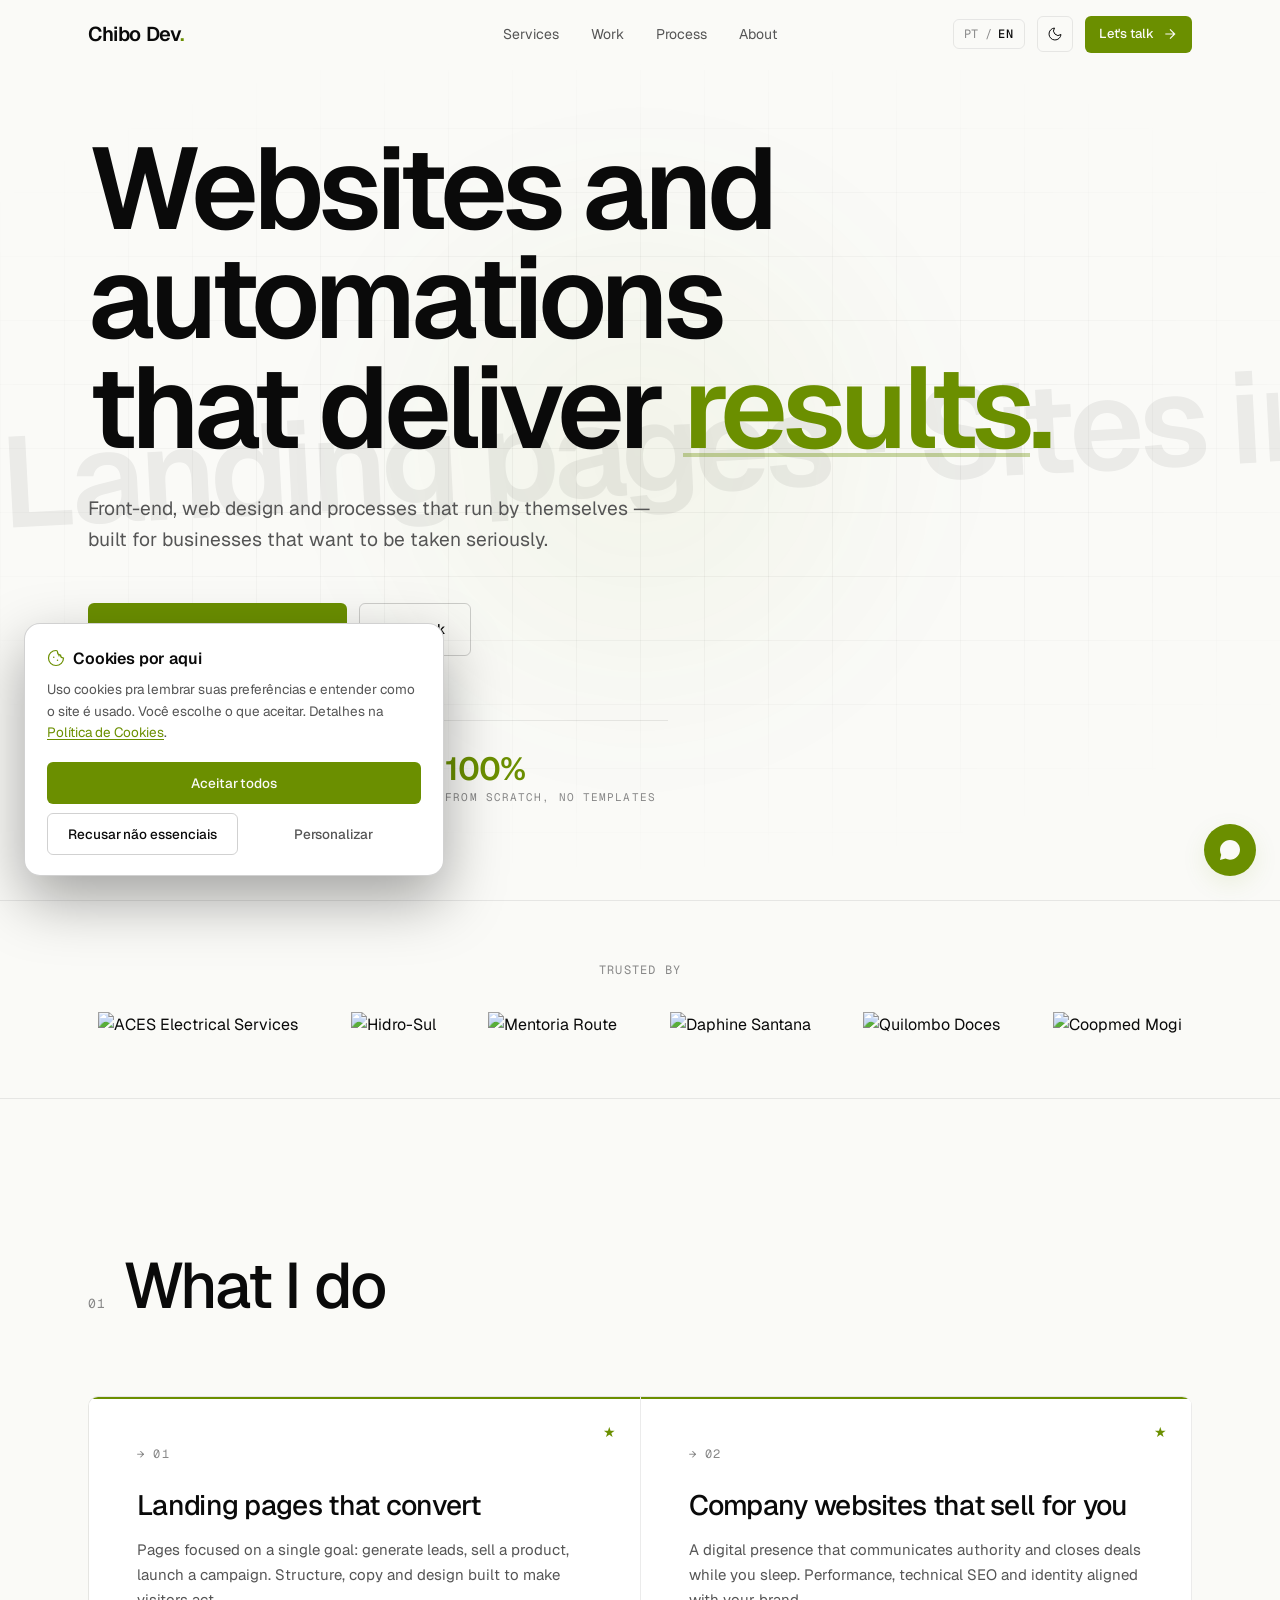
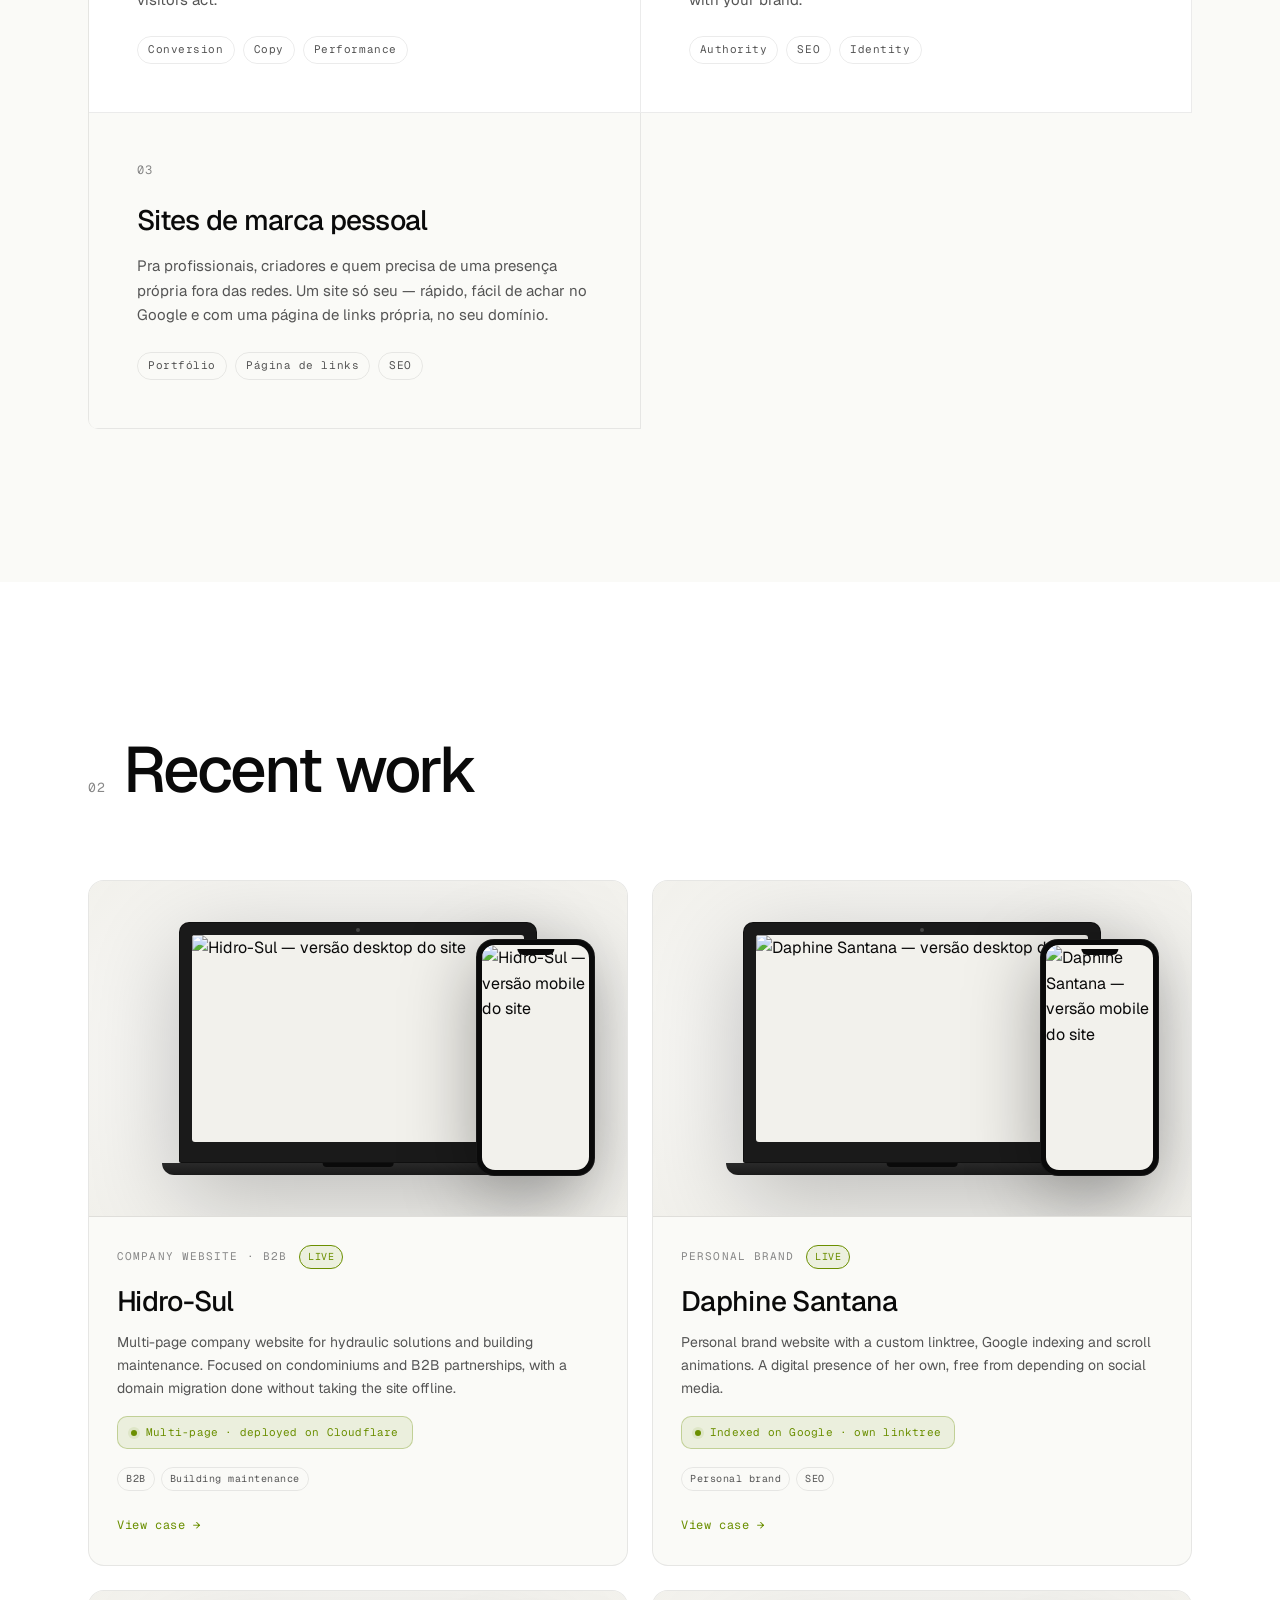
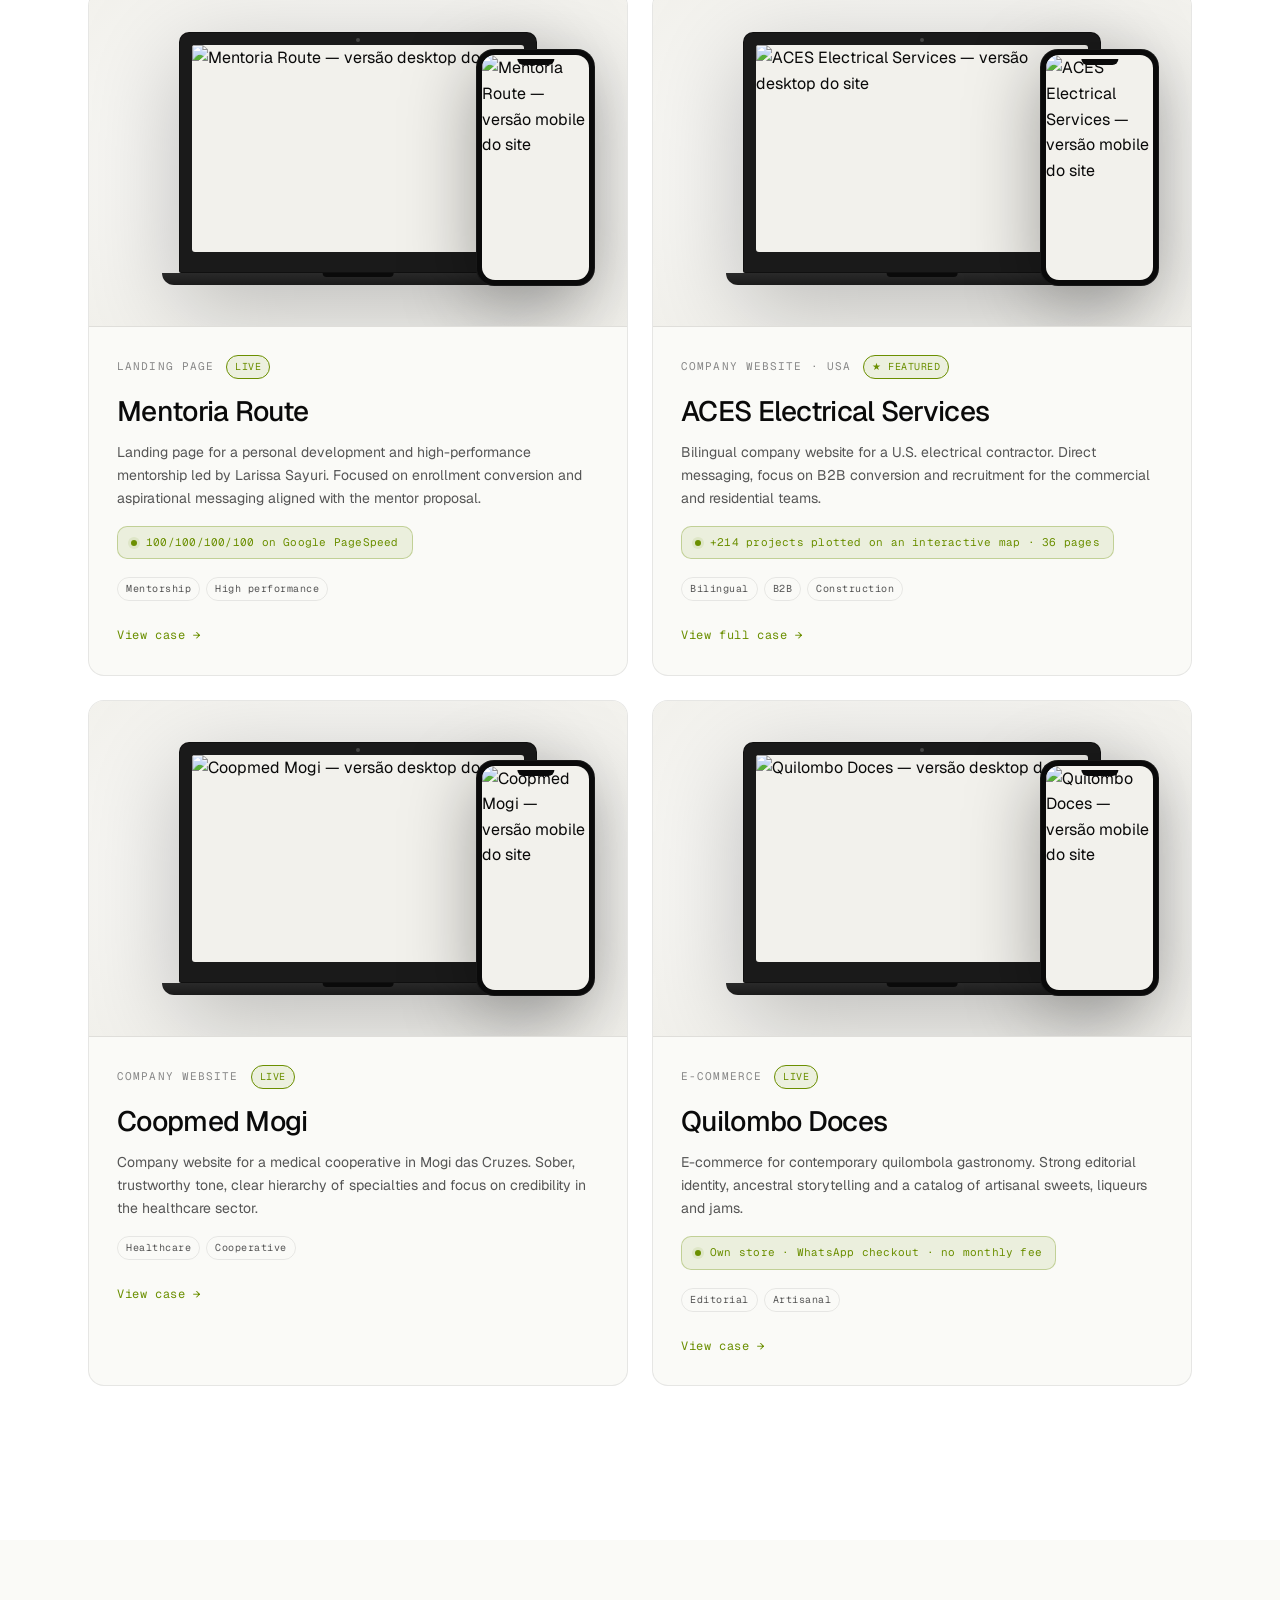
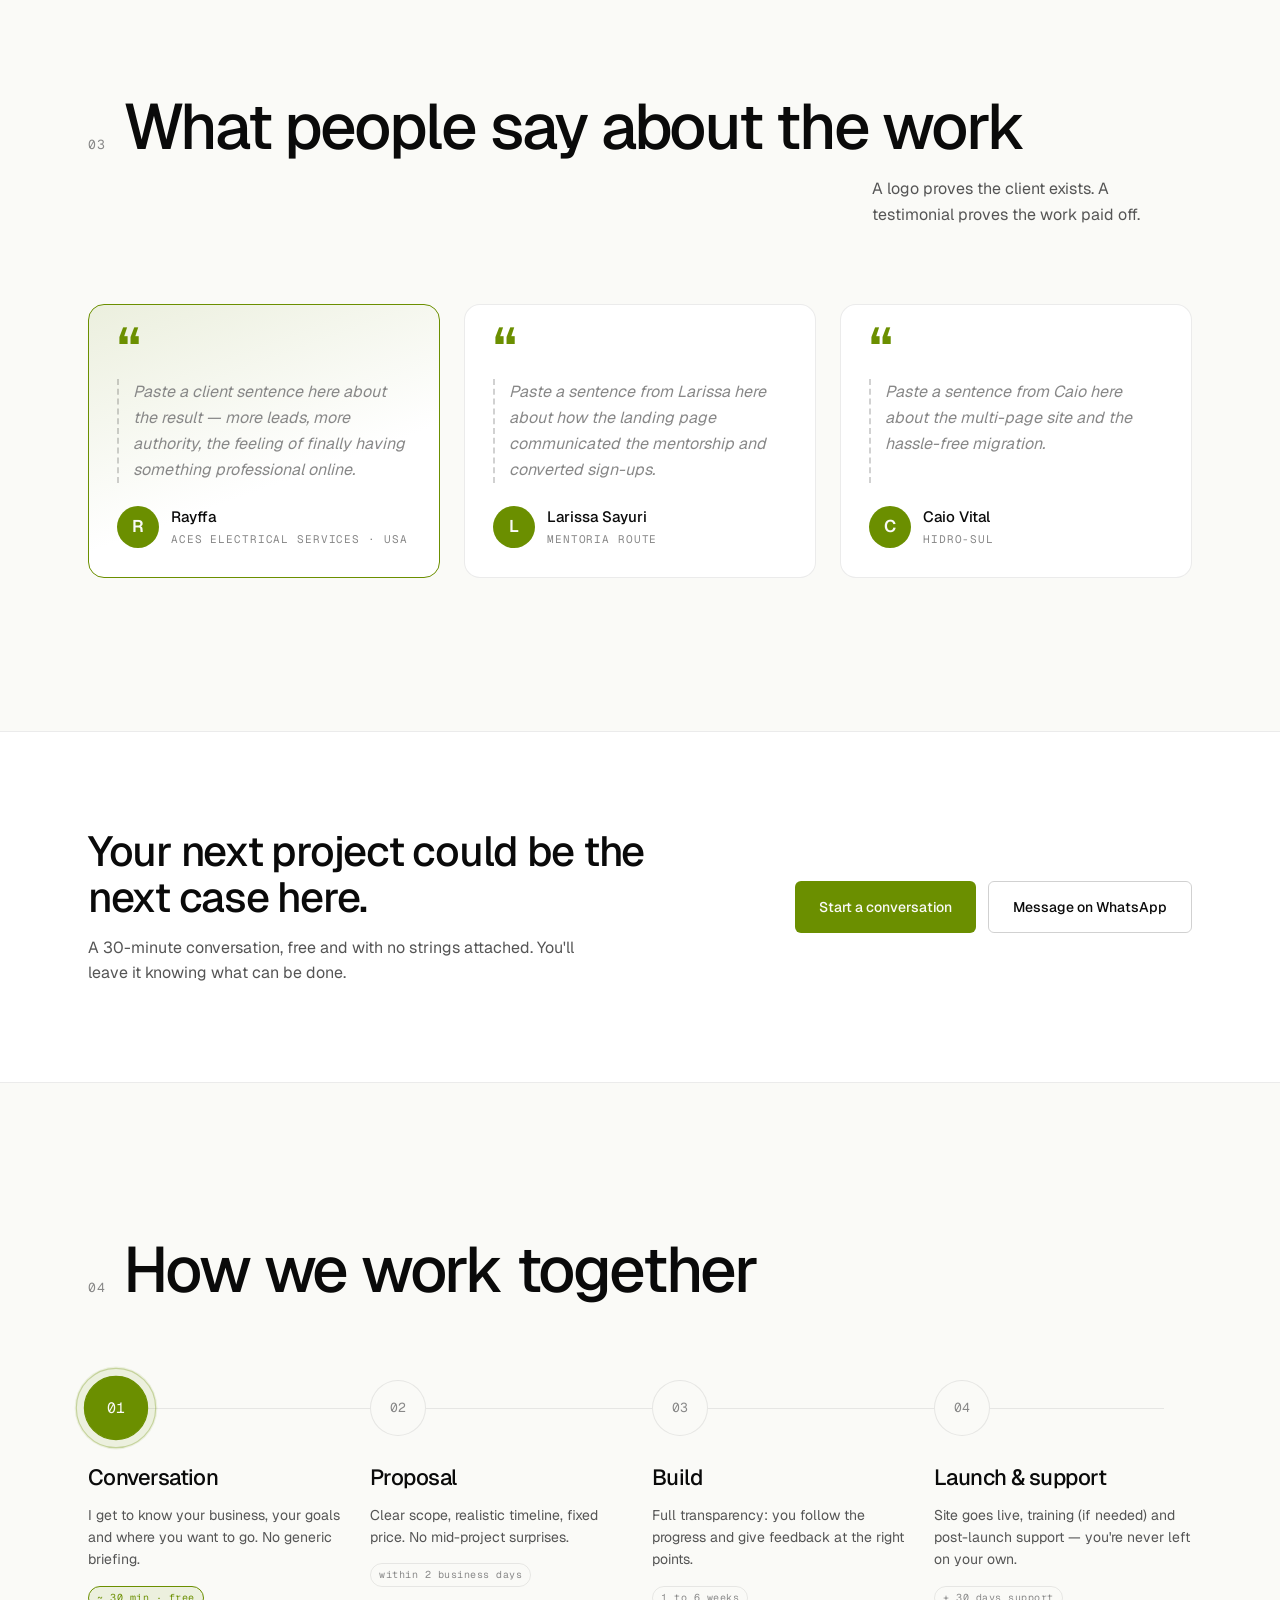
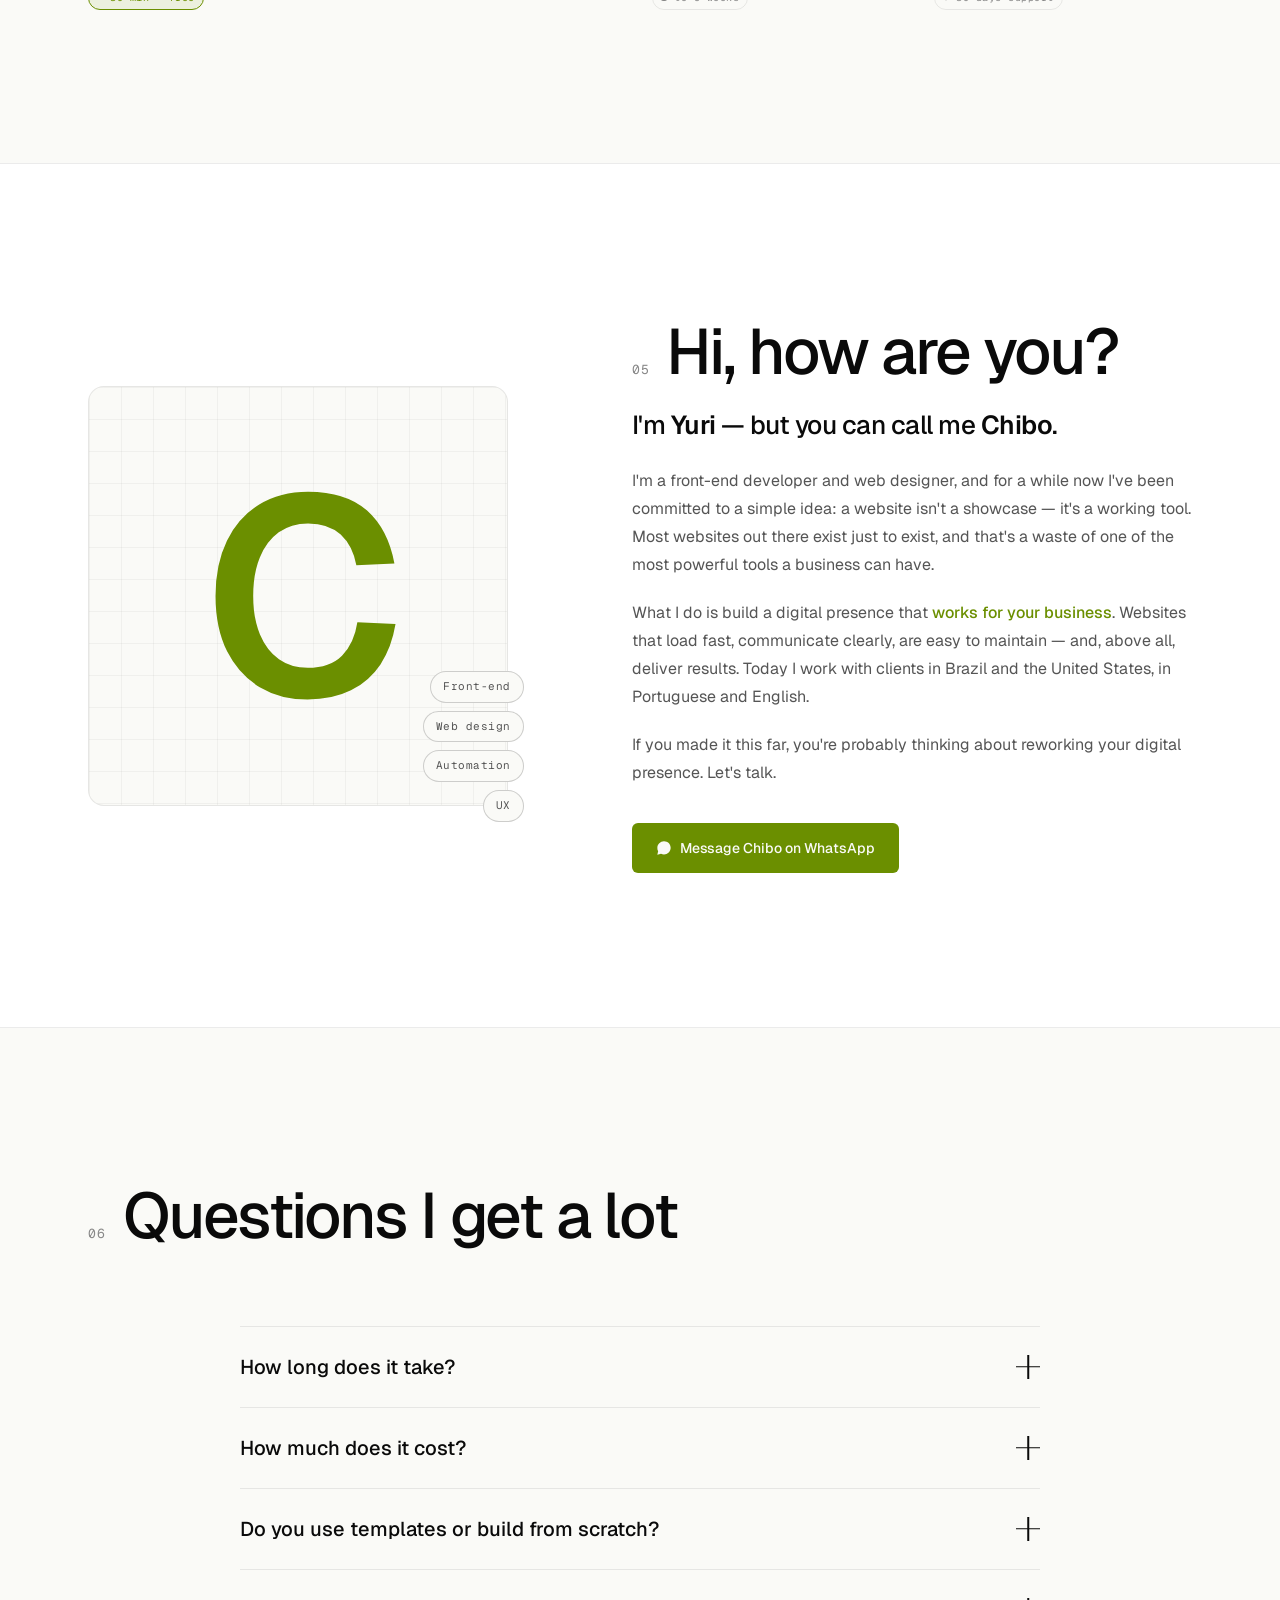
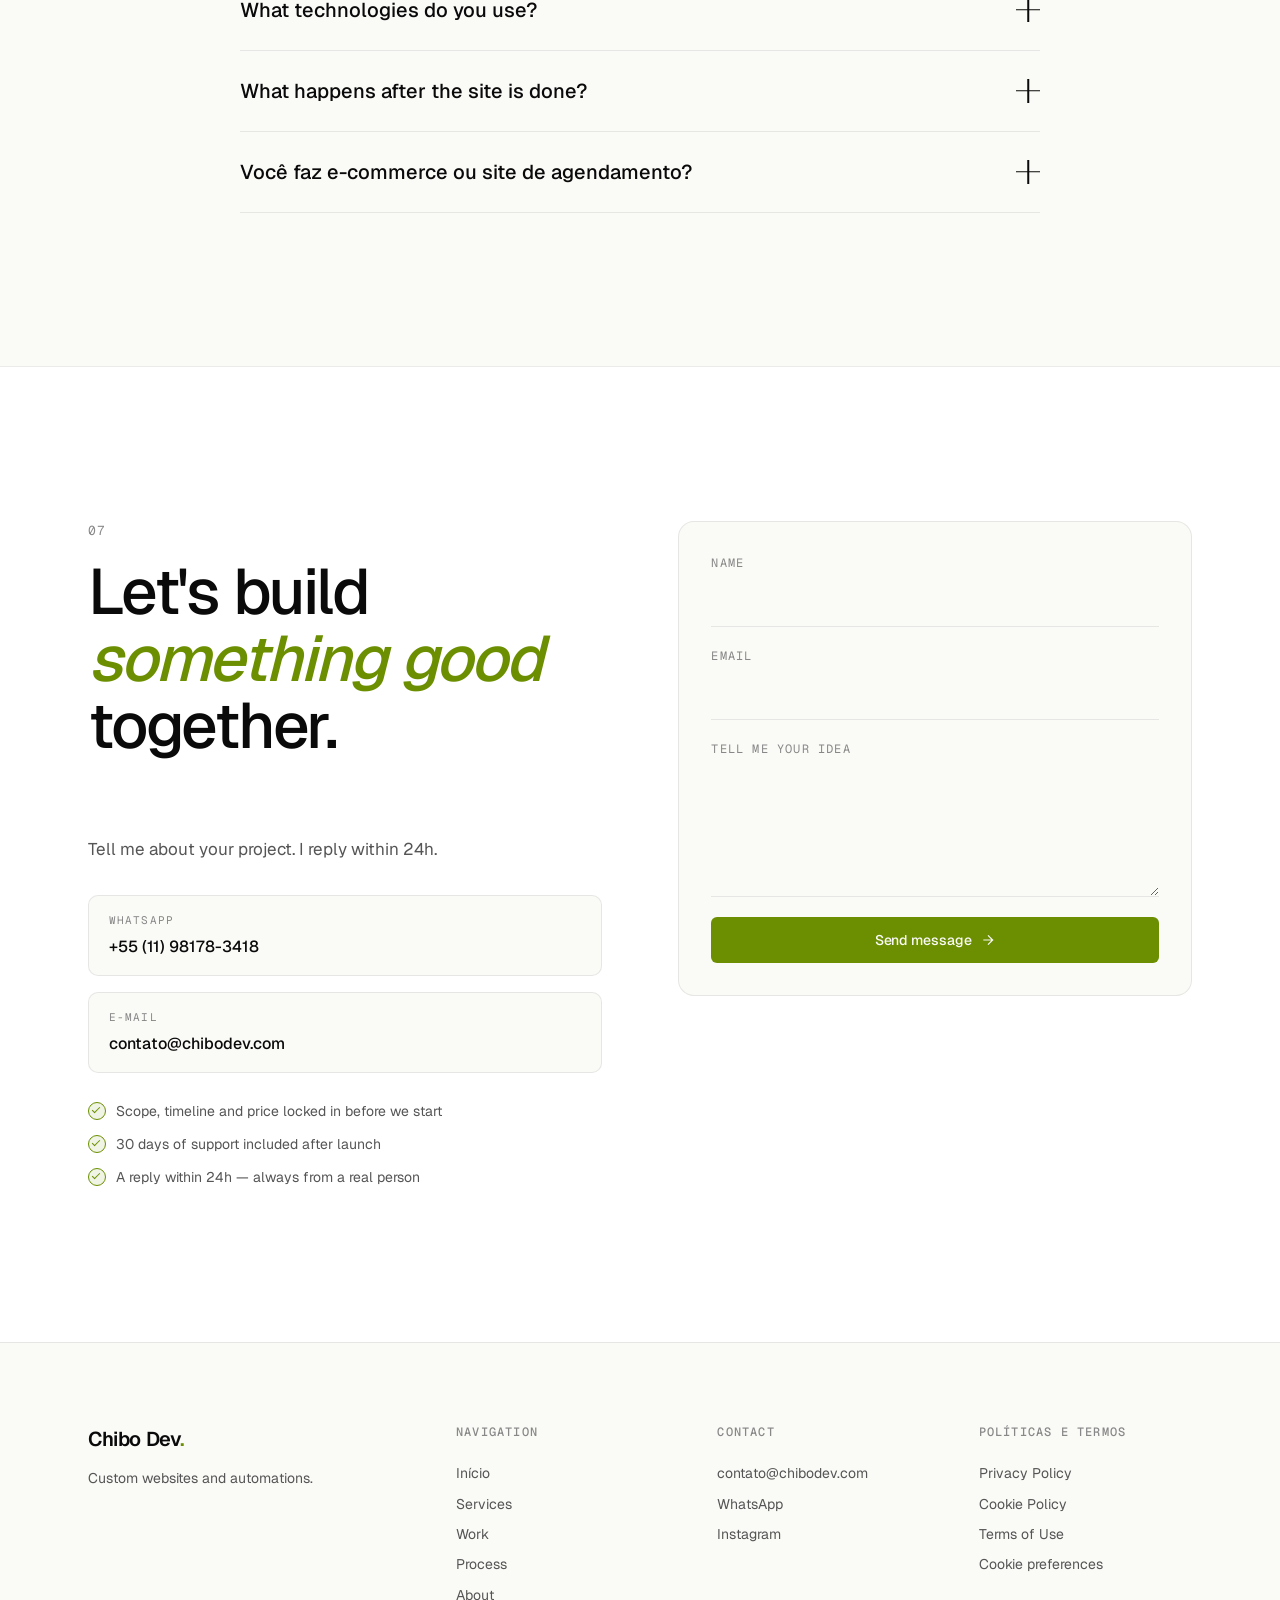
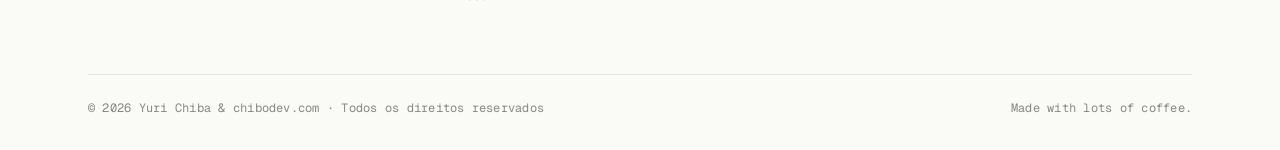
==== commit 4dc3e5e2: "Add files via upload" ====
--- a/index.html
+++ b/index.html
@@ -3,16 +3,16 @@
 <head>
   <meta charset="UTF-8" />
   <meta name="viewport" content="width=device-width, initial-scale=1.0" />
-  <meta name="description" content="Sites e automações que dão resultado. Front-end, web design e processos sob medida." />
-  <meta name="author" content="Yuri Chibo" />
+  <meta name="description" content="Criação de sites sob medida: landing pages, sites institucionais e de marca pessoal, feitos do zero pra converter. Front-end e web design no Brasil e nos EUA." />
+  <meta name="author" content="Chibo Dev" />
 
   <!-- Open Graph -->
-  <meta property="og:title" content="Chibo Dev · Sites e Automações" />
-  <meta property="og:description" content="Front-end, web design e automações sob medida pra quem quer ser levado a sério." />
+  <meta property="og:title" content="Chibo Dev · Criação de Sites que Convertem" />
+  <meta property="og:description" content="Sites feitos do zero pra quem quer ser levado a sério. Bonito vende, funcional converte e eu faço os dois." />
   <meta property="og:type" content="website" />
   <meta property="og:url" content="https://chibodev.com" />
 
-  <title>Chibo Dev · Sites e automações</title>
+  <title>Chibo Dev · Criação de Sites que Convertem</title>
 
   <!-- Fonte: Geist (Vercel) -->
   <link rel="preconnect" href="https://fonts.googleapis.com" />
@@ -29,7 +29,7 @@
   <header class="header" id="header">
     <div class="container header__inner">
       <a href="#hero" class="logo" aria-label="Chibo Dev">
-        Chibo <span class="logo__dot">Dev</span>
+        Chibo Dev<span class="logo__dot">.</span>
       </a>
 
       <nav class="nav" aria-label="Navegação principal">
@@ -56,7 +56,7 @@
           </svg>
         </button>
 
-        <a href="#contact" class="btn btn--primary btn--sm" data-i18n="nav.cta">Conversar</a>
+        <a href="#contact" class="btn btn--primary btn--sm"><span data-i18n="nav.cta">Começar projeto</span><svg viewBox="0 0 24 24" fill="none" stroke="currentColor" stroke-width="1.8"><path d="M5 12h14M12 5l7 7-7 7"/></svg></a>
       </div>
     </div>
   </header>
@@ -75,18 +75,18 @@
       <div class="hero__marquee-track">
         <span>Landing pages</span><span>·</span>
         <span>Sites institucionais</span><span>·</span>
-        <span>E-commerce</span><span>·</span>
-        <span>Automação</span><span>·</span>
-        <span>WhatsApp Bot</span><span>·</span>
+        <span>Marca pessoal</span><span>·</span>
+        <span>Design</span><span>·</span>
         <span>SEO</span><span>·</span>
         <span>UX</span><span>·</span>
         <span>Performance</span><span>·</span>
+        <span>Responsivo</span><span>·</span>
         <span>Landing pages</span><span>·</span>
         <span>Sites institucionais</span><span>·</span>
-        <span>E-commerce</span><span>·</span>
-        <span>Automação</span><span>·</span>
-        <span>WhatsApp Bot</span><span>·</span>
+        <span>Marca pessoal</span><span>·</span>
+        <span>Design</span><span>·</span>
         <span>SEO</span><span>·</span>
+        <span>UX</span><span>·</span>
       </div>
     </div>
 
@@ -99,14 +99,9 @@
     </div>
 
     <div class="container hero__container">
-      <div class="hero__meta">
-        <span class="status-dot"></span>
-        <span data-i18n="hero.status">Disponível para novos projetos</span>
-      </div>
-
       <h1 class="hero__title">
         <span class="hero__line hero__line--1">
-          <span class="hero__word"><span data-i18n="hero.line1">Sites e automações</span></span>
+          <span class="hero__word"><span data-i18n="hero.line1">Sites feitos do zero</span></span>
         </span>
         <span class="hero__line hero__line--2">
           <span class="hero__word"><span data-i18n="hero.line2a">que dão</span></span>
@@ -115,7 +110,7 @@
       </h1>
 
       <p class="hero__sub" data-i18n="hero.sub">
-        Front-end, web design e processos que rodam sozinhos, sob medida pra quem quer ser levado a sério.
+        Bonito vende, funcional converte e eu faço os dois. Sob medida pra quem quer ser levado a sério.
       </p>
 
       <div class="hero__cta">
@@ -144,11 +139,6 @@
         </div>
       </div>
     </div>
-
-    <div class="hero__scroll" aria-hidden="true">
-      <span data-i18n="hero.scroll">role pra ver</span>
-      <div class="hero__scroll-line"></div>
-    </div>
   </section>
 
   <!-- ============================================== -->
@@ -158,14 +148,13 @@
     <div class="container">
       <p class="logos__title" data-i18n="logos.title">Quem já confiou no meu trabalho</p>
       <div class="logos__row">
-        <div class="logo-placeholder logo-placeholder--featured">
-          ACES <span class="logo-placeholder__flag">🇺🇸</span>
-        </div>
-        <div class="logo-placeholder">Hidro-Sul</div>
-        <div class="logo-placeholder">Mentoria Route</div>
-        <div class="logo-placeholder">Daphine Santana</div>
-        <div class="logo-placeholder">Quilombo Doces</div>
-        <div class="logo-placeholder">Coopmed Mogi</div>
+        <!-- Logos: PNG transparente, ~80px de altura · assets/img/logo-*.png -->
+        <img class="logo-img" src="assets/img/logo-aces.png" alt="ACES Electrical Services" loading="lazy" decoding="async" />
+        <img class="logo-img" src="assets/img/logo-hidro-sul.png" alt="Hidro-Sul" loading="lazy" decoding="async" />
+        <img class="logo-img" src="assets/img/logo-mentoria-route.png" alt="Mentoria Route" loading="lazy" decoding="async" />
+        <img class="logo-img" src="assets/img/logo-daphine-santana.png" alt="Daphine Santana" loading="lazy" decoding="async" />
+        <img class="logo-img" src="assets/img/logo-quilombo-doces.png" alt="Quilombo Doces" loading="lazy" decoding="async" />
+        <img class="logo-img" src="assets/img/logo-coopmed.png" alt="Coopmed Mogi" loading="lazy" decoding="async" />
       </div>
     </div>
   </section>
@@ -212,27 +201,14 @@
 
         <article class="service">
           <div class="service__num">03</div>
-          <h3 class="service__title" data-i18n="services.ec.title">E-commerces que convertem</h3>
-          <p class="service__desc" data-i18n="services.ec.desc">
-            Lojas virtuais construídas pra converter — não só pra existir. Integração com meios de pagamento, catálogo e fluxo de compra otimizado.
+          <h3 class="service__title" data-i18n="services.brand.title">Sites de marca pessoal</h3>
+          <p class="service__desc" data-i18n="services.brand.desc">
+            Pra profissionais, criadores e quem precisa de uma presença própria fora das redes. Um site só seu — rápido, fácil de achar no Google e com uma página de links própria, no seu domínio.
           </p>
           <ul class="service__tags">
-            <li data-i18n="services.ec.tag1">Pagamento</li>
-            <li data-i18n="services.ec.tag2">Catálogo</li>
-            <li data-i18n="services.ec.tag3">Checkout</li>
-          </ul>
-        </article>
-
-        <article class="service">
-          <div class="service__num">04</div>
-          <h3 class="service__title" data-i18n="services.auto.title">Automações que devolvem seu tempo</h3>
-          <p class="service__desc" data-i18n="services.auto.desc">
-            Atendimento de WhatsApp automatizado, fluxos comerciais que rodam sozinhos, integrações entre ferramentas. Menos trabalho repetitivo, mais foco no que importa.
-          </p>
-          <ul class="service__tags">
-            <li data-i18n="services.auto.tag1">WhatsApp</li>
-            <li data-i18n="services.auto.tag2">Integrações</li>
-            <li data-i18n="services.auto.tag3">Fluxos</li>
+            <li data-i18n="services.brand.tag1">Portfólio</li>
+            <li data-i18n="services.brand.tag2">Página de links</li>
+            <li data-i18n="services.brand.tag3">SEO</li>
           </ul>
         </article>
 
@@ -251,41 +227,182 @@
       </header>
 
       <div class="work__grid">
-
-        <!-- ACES — destaque (case--large) -->
-        <article class="case case--large case--aces"
+        <article class="case case--hidrosul"
+                 data-case
+                 data-case-id="hidrosul"
+                 data-case-url=""
+                 data-case-video="">
+          <div class="case__visual">
+            <div class="device-mockup">
+              <div class="device-laptop">
+                <div class="device-laptop__screen">
+                  <!-- Foto desktop: 1280x800 (16:10) · assets/img/hidro-sul-desktop.png -->
+                  <img src="assets/img/hidro-sul-desktop.png"
+                       alt="Hidro-Sul — versão desktop do site"
+                       width="1280" height="800" loading="lazy" decoding="async" />
+                </div>
+                <div class="device-laptop__base"></div>
+              </div>
+              <div class="device-phone">
+                <div class="device-phone__notch"></div>
+                <div class="device-phone__screen">
+                  <!-- Foto mobile: 1080x2280 (9:19) · assets/img/hidro-sul-mobile.png -->
+                  <img src="assets/img/hidro-sul-mobile.png"
+                       alt="Hidro-Sul — versão mobile do site"
+                       width="1080" height="2280" loading="lazy" decoding="async" />
+                </div>
+              </div>
+            </div>
+          </div>
+          <div class="case__info">
+            <div class="case__meta">
+              <span class="case__type" data-i18n="work.case06.type">Site Institucional · B2B</span>
+              <span class="case__status case__status--live" data-i18n="work.case06.status">Entregue</span>
+            </div>
+            <h3 class="case__title" data-i18n="work.case06.title">Hidro-Sul</h3>
+            <p class="case__desc" data-i18n="work.case06.desc">
+              Site institucional multipágina para soluções hidráulicas e manutenção predial. Foco em condomínios e parcerias B2B, com migração de domínio feita sem tirar o site do ar.
+            </p>
+            <div class="case__highlight">
+              <span class="case__highlight-dot" aria-hidden="true"></span>
+              <span data-i18n="work.case06.hl">Multipágina · deploy na Cloudflare</span>
+            </div>
+            <div class="case__tags">
+              <span data-i18n="work.case06.tag1">B2B</span>
+              <span data-i18n="work.case06.tag2">Manutenção predial</span>
+            </div>
+            <button type="button" class="case__link" data-case-open="hidrosul" data-i18n="work.case06.link">Ver case →</button>
+          </div>
+        </article>
+
+        <article class="case case--daphine"
+                 data-case
+                 data-case-id="daphine"
+                 data-case-url="https://daphinesantana.com.br"
+                 data-case-video="">
+          <div class="case__visual">
+            <div class="device-mockup">
+              <div class="device-laptop">
+                <div class="device-laptop__screen">
+                  <!-- Foto desktop: 1280x800 (16:10) · assets/img/daphine-santana-desktop.png -->
+                  <img src="assets/img/daphine-santana-desktop.png"
+                       alt="Daphine Santana — versão desktop do site"
+                       width="1280" height="800" loading="lazy" decoding="async" />
+                </div>
+                <div class="device-laptop__base"></div>
+              </div>
+              <div class="device-phone">
+                <div class="device-phone__notch"></div>
+                <div class="device-phone__screen">
+                  <!-- Foto mobile: 1080x2280 (9:19) · assets/img/daphine-santana-mobile.png -->
+                  <img src="assets/img/daphine-santana-mobile.png"
+                       alt="Daphine Santana — versão mobile do site"
+                       width="1080" height="2280" loading="lazy" decoding="async" />
+                </div>
+              </div>
+            </div>
+          </div>
+          <div class="case__info">
+            <div class="case__meta">
+              <span class="case__type" data-i18n="work.case07.type">Marca Pessoal</span>
+              <span class="case__status case__status--live" data-i18n="work.case07.status">Entregue</span>
+            </div>
+            <h3 class="case__title" data-i18n="work.case07.title">Daphine Santana</h3>
+            <p class="case__desc" data-i18n="work.case07.desc">
+              Site de marca pessoal com página de links personalizada, indexação no Google e animações de rolagem. Uma presença digital própria, fora da dependência das redes sociais.
+            </p>
+            <div class="case__highlight">
+              <span class="case__highlight-dot" aria-hidden="true"></span>
+              <span data-i18n="work.case07.hl">Indexado no Google · página de links própria</span>
+            </div>
+            <div class="case__tags">
+              <span data-i18n="work.case07.tag1">Marca pessoal</span>
+              <span data-i18n="work.case07.tag2">SEO</span>
+            </div>
+            <button type="button" class="case__link" data-case-open="daphine" data-i18n="work.case07.link">Ver case →</button>
+          </div>
+        </article>
+
+        <article class="case case--route"
+                 data-case
+                 data-case-id="route"
+                 data-case-url=""
+                 data-case-video="">
+          <div class="case__visual">
+            <div class="device-mockup">
+              <div class="device-laptop">
+                <div class="device-laptop__screen">
+                  <!-- Foto desktop: 1280x800 (16:10) · assets/img/mentoria-route-desktop.png -->
+                  <img src="assets/img/mentoria-route-desktop.png"
+                       alt="Mentoria Route — versão desktop do site"
+                       width="1280" height="800" loading="lazy" decoding="async" />
+                </div>
+                <div class="device-laptop__base"></div>
+              </div>
+              <div class="device-phone">
+                <div class="device-phone__notch"></div>
+                <div class="device-phone__screen">
+                  <!-- Foto mobile: 1080x2280 (9:19) · assets/img/mentoria-route-mobile.png -->
+                  <img src="assets/img/mentoria-route-mobile.png"
+                       alt="Mentoria Route — versão mobile do site"
+                       width="1080" height="2280" loading="lazy" decoding="async" />
+                </div>
+              </div>
+            </div>
+          </div>
+          <div class="case__info">
+            <div class="case__meta">
+              <span class="case__type" data-i18n="work.case05.type">Landing Page</span>
+              <span class="case__status case__status--live" data-i18n="work.case05.status">Entregue</span>
+            </div>
+            <h3 class="case__title" data-i18n="work.case05.title">Mentoria Route</h3>
+            <p class="case__desc" data-i18n="work.case05.desc">
+              Landing page para mentoria de desenvolvimento pessoal e alta performance, conduzida por Larissa Sayuri. Foco em conversão de inscrições e comunicação aspiracional alinhada à proposta da mentora.
+            </p>
+            <div class="case__highlight">
+              <span class="case__highlight-dot" aria-hidden="true"></span>
+              <span data-i18n="work.case05.hl">100/100/100/100 no Google PageSpeed</span>
+            </div>
+            <div class="case__tags">
+              <span data-i18n="work.case05.tag1">Mentoria</span>
+              <span data-i18n="work.case05.tag2">Alta performance</span>
+            </div>
+            <button type="button" class="case__link" data-case-open="route" data-i18n="work.case05.link">Ver case →</button>
+          </div>
+        </article>
+
+        <article class="case case--aces"
                  data-case
                  data-case-id="aces"
                  data-case-url="https://acesllc.com"
                  data-case-video="">
           <div class="case__visual">
-            <div class="device-mockup device-mockup--featured">
+            <div class="device-mockup">
               <div class="device-laptop">
                 <div class="device-laptop__screen">
-                  <!-- Substituir o conteúdo abaixo por <img src="caminho/screenshot-aces.jpg" alt="ACES Site"> -->
-                  <div class="device-placeholder">
-                    <span class="device-placeholder__label">ACES.com</span>
-                    <span class="device-placeholder__hint">substituir por screenshot</span>
-                  </div>
+                  <!-- Foto desktop: 1280x800 (16:10) · assets/img/aces-desktop.png -->
+                  <img src="assets/img/aces-desktop.png"
+                       alt="ACES Electrical Services — versão desktop do site"
+                       width="1280" height="800" loading="lazy" decoding="async" />
                 </div>
                 <div class="device-laptop__base"></div>
               </div>
               <div class="device-phone">
                 <div class="device-phone__notch"></div>
                 <div class="device-phone__screen">
-                  <!-- Substituir por <img src="caminho/screenshot-aces-mobile.jpg" alt="ACES Mobile"> -->
-                  <div class="device-placeholder">
-                    <span class="device-placeholder__label">mobile</span>
-                  </div>
-                </div>
-              </div>
-              <div class="case__flag">🇺🇸</div>
+                  <!-- Foto mobile: 1080x2280 (9:19) · assets/img/aces-mobile.png -->
+                  <img src="assets/img/aces-mobile.png"
+                       alt="ACES Electrical Services — versão mobile do site"
+                       width="1080" height="2280" loading="lazy" decoding="async" />
+                </div>
+              </div>
+              <div class="case__flag"><svg class="flag-us" viewBox="0 0 24 16" xmlns="http://www.w3.org/2000/svg" role="img" aria-label="Estados Unidos"><rect width="24" height="16" fill="#FBFBF9"/><g fill="#E0A6A6"><rect width="24" height="2.286"/><rect y="4.571" width="24" height="2.286"/><rect y="9.143" width="24" height="2.286"/><rect y="13.714" width="24" height="2.286"/></g><rect width="9.6" height="9.143" fill="#AAB6DC"/><g fill="#FBFBF9"><circle cx="2.4" cy="2.3" r=".55"/><circle cx="4.8" cy="2.3" r=".55"/><circle cx="7.2" cy="2.3" r=".55"/><circle cx="2.4" cy="4.57" r=".55"/><circle cx="4.8" cy="4.57" r=".55"/><circle cx="7.2" cy="4.57" r=".55"/><circle cx="2.4" cy="6.85" r=".55"/><circle cx="4.8" cy="6.85" r=".55"/><circle cx="7.2" cy="6.85" r=".55"/></g></svg></div>
             </div>
           </div>
           <div class="case__info">
             <div class="case__meta">
               <span class="case__type" data-i18n="work.case01.type">Site Institucional · EUA</span>
-              <span class="case__status case__status--featured" data-i18n="work.case01.status">★ Destaque</span>
+              <span class="case__status case__status--live" data-i18n="work.case01.status">Entregue</span>
             </div>
             <h3 class="case__title" data-i18n="work.case01.title">ACES Electrical Services</h3>
             <p class="case__desc" data-i18n="work.case01.desc">
@@ -300,11 +417,54 @@
               <span data-i18n="work.case01.tag2">B2B</span>
               <span data-i18n="work.case01.tag3">Construção</span>
             </div>
-            <button type="button" class="case__link" data-case-open="aces" data-i18n="work.case01.link">Ver case completo →</button>
+            <button type="button" class="case__link" data-case-open="aces" data-i18n="work.case01.link">Ver case →</button>
           </div>
         </article>
 
-        <!-- Quilombo Doces -->
+        <article class="case case--coopmed"
+                 data-case
+                 data-case-id="coopmed"
+                 data-case-url="https://coopmedmogi.com.br"
+                 data-case-video="">
+          <div class="case__visual">
+            <div class="device-mockup">
+              <div class="device-laptop">
+                <div class="device-laptop__screen">
+                  <!-- Foto desktop: 1280x800 (16:10) · assets/img/coopmed-desktop.png -->
+                  <img src="assets/img/coopmed-desktop.png"
+                       alt="Coopmed Mogi — versão desktop do site"
+                       width="1280" height="800" loading="lazy" decoding="async" />
+                </div>
+                <div class="device-laptop__base"></div>
+              </div>
+              <div class="device-phone">
+                <div class="device-phone__notch"></div>
+                <div class="device-phone__screen">
+                  <!-- Foto mobile: 1080x2280 (9:19) · assets/img/coopmed-mobile.png -->
+                  <img src="assets/img/coopmed-mobile.png"
+                       alt="Coopmed Mogi — versão mobile do site"
+                       width="1080" height="2280" loading="lazy" decoding="async" />
+                </div>
+              </div>
+            </div>
+          </div>
+          <div class="case__info">
+            <div class="case__meta">
+              <span class="case__type" data-i18n="work.case03.type">Site Institucional</span>
+              <span class="case__status case__status--live" data-i18n="work.case03.status">Entregue</span>
+            </div>
+            <h3 class="case__title" data-i18n="work.case03.title">Coopmed Mogi</h3>
+            <p class="case__desc" data-i18n="work.case03.desc">
+              Site institucional para cooperativa médica em Mogi das Cruzes. Tom sóbrio e confiável, hierarquia clara de especialidades e foco em credibilidade no setor de saúde.
+            </p>
+            <div class="case__tags">
+              <span data-i18n="work.case03.tag1">Saúde</span>
+              <span data-i18n="work.case03.tag2">Cooperativa</span>
+            </div>
+            <button type="button" class="case__link" data-case-open="coopmed" data-i18n="work.case03.link">Ver case →</button>
+          </div>
+        </article>
+
         <article class="case case--quilombo"
                  data-case
                  data-case-id="quilombo"
@@ -314,19 +474,20 @@
             <div class="device-mockup">
               <div class="device-laptop">
                 <div class="device-laptop__screen">
-                  <div class="device-placeholder">
-                    <span class="device-placeholder__label">Quilombo Doces</span>
-                    <span class="device-placeholder__hint">substituir por screenshot</span>
-                  </div>
+                  <!-- Foto desktop: 1280x800 (16:10) · assets/img/quilombo-doces-desktop.png -->
+                  <img src="assets/img/quilombo-doces-desktop.png"
+                       alt="Quilombo Doces — versão desktop do site"
+                       width="1280" height="800" loading="lazy" decoding="async" />
                 </div>
                 <div class="device-laptop__base"></div>
               </div>
               <div class="device-phone">
                 <div class="device-phone__notch"></div>
                 <div class="device-phone__screen">
-                  <div class="device-placeholder">
-                    <span class="device-placeholder__label">mobile</span>
-                  </div>
+                  <!-- Foto mobile: 1080x2280 (9:19) · assets/img/quilombo-doces-mobile.png -->
+                  <img src="assets/img/quilombo-doces-mobile.png"
+                       alt="Quilombo Doces — versão mobile do site"
+                       width="1080" height="2280" loading="lazy" decoding="async" />
                 </div>
               </div>
             </div>
@@ -349,194 +510,6 @@
               <span data-i18n="work.case02.tag2">Artesanal</span>
             </div>
             <button type="button" class="case__link" data-case-open="quilombo" data-i18n="work.case02.link">Ver case →</button>
-          </div>
-        </article>
-
-        <!-- Coopmed -->
-        <article class="case case--coopmed"
-                 data-case
-                 data-case-id="coopmed"
-                 data-case-url="https://coopmedmogi.com.br"
-                 data-case-video="">
-          <div class="case__visual">
-            <div class="device-mockup">
-              <div class="device-laptop">
-                <div class="device-laptop__screen">
-                  <div class="device-placeholder">
-                    <span class="device-placeholder__label">Coopmed Mogi</span>
-                    <span class="device-placeholder__hint">substituir por screenshot</span>
-                  </div>
-                </div>
-                <div class="device-laptop__base"></div>
-              </div>
-              <div class="device-phone">
-                <div class="device-phone__notch"></div>
-                <div class="device-phone__screen">
-                  <div class="device-placeholder">
-                    <span class="device-placeholder__label">mobile</span>
-                  </div>
-                </div>
-              </div>
-            </div>
-          </div>
-          <div class="case__info">
-            <div class="case__meta">
-              <span class="case__type" data-i18n="work.case03.type">Site Institucional</span>
-              <span class="case__status case__status--live" data-i18n="work.case03.status">Entregue</span>
-            </div>
-            <h3 class="case__title" data-i18n="work.case03.title">Coopmed Mogi</h3>
-            <p class="case__desc" data-i18n="work.case03.desc">
-              Site institucional para cooperativa médica em Mogi das Cruzes. Tom sóbrio e confiável, hierarquia clara de especialidades e foco em credibilidade no setor de saúde.
-            </p>
-            <div class="case__tags">
-              <span data-i18n="work.case03.tag1">Saúde</span>
-              <span data-i18n="work.case03.tag2">Cooperativa</span>
-            </div>
-            <button type="button" class="case__link" data-case-open="coopmed" data-i18n="work.case03.link">Ver case →</button>
-          </div>
-        </article>
-
-        <!-- Mentoria Route -->
-        <article class="case case--route"
-                 data-case
-                 data-case-id="route"
-                 data-case-url=""
-                 data-case-video="">
-          <div class="case__visual">
-            <div class="device-mockup">
-              <div class="device-laptop">
-                <div class="device-laptop__screen">
-                  <div class="device-placeholder">
-                    <span class="device-placeholder__label">Mentoria Route</span>
-                    <span class="device-placeholder__hint">substituir por screenshot</span>
-                  </div>
-                </div>
-                <div class="device-laptop__base"></div>
-              </div>
-              <div class="device-phone">
-                <div class="device-phone__notch"></div>
-                <div class="device-phone__screen">
-                  <div class="device-placeholder">
-                    <span class="device-placeholder__label">mobile</span>
-                  </div>
-                </div>
-              </div>
-            </div>
-          </div>
-          <div class="case__info">
-            <div class="case__meta">
-              <span class="case__type" data-i18n="work.case05.type">Landing Page</span>
-              <span class="case__status case__status--live" data-i18n="work.case05.status">Entregue</span>
-            </div>
-            <h3 class="case__title" data-i18n="work.case05.title">Mentoria Route</h3>
-            <p class="case__desc" data-i18n="work.case05.desc">
-              Landing page para mentoria de desenvolvimento pessoal e alta performance, conduzida por Larissa Sayuri. Foco em conversão de inscrições e comunicação aspiracional alinhada à proposta da mentora.
-            </p>
-            <div class="case__highlight">
-              <span class="case__highlight-dot" aria-hidden="true"></span>
-              <span data-i18n="work.case05.hl">100/100/100/100 no Google PageSpeed</span>
-            </div>
-            <div class="case__tags">
-              <span data-i18n="work.case05.tag1">Mentoria</span>
-              <span data-i18n="work.case05.tag2">Alta performance</span>
-            </div>
-            <button type="button" class="case__link" data-case-open="route" data-i18n="work.case05.link">Ver case →</button>
-          </div>
-        </article>
-
-        <!-- Hidro-Sul -->
-        <article class="case case--hidrosul"
-                 data-case
-                 data-case-id="hidrosul"
-                 data-case-url=""
-                 data-case-video="">
-          <div class="case__visual">
-            <div class="device-mockup">
-              <div class="device-laptop">
-                <div class="device-laptop__screen">
-                  <div class="device-placeholder">
-                    <span class="device-placeholder__label">Hidro-Sul</span>
-                    <span class="device-placeholder__hint">substituir por screenshot</span>
-                  </div>
-                </div>
-                <div class="device-laptop__base"></div>
-              </div>
-              <div class="device-phone">
-                <div class="device-phone__notch"></div>
-                <div class="device-phone__screen">
-                  <div class="device-placeholder">
-                    <span class="device-placeholder__label">mobile</span>
-                  </div>
-                </div>
-              </div>
-            </div>
-          </div>
-          <div class="case__info">
-            <div class="case__meta">
-              <span class="case__type" data-i18n="work.case06.type">Site Institucional · B2B</span>
-              <span class="case__status case__status--live" data-i18n="work.case06.status">Entregue</span>
-            </div>
-            <h3 class="case__title" data-i18n="work.case06.title">Hidro-Sul</h3>
-            <p class="case__desc" data-i18n="work.case06.desc">
-              Site institucional multipágina para soluções hidráulicas e manutenção predial. Foco em condomínios e parcerias B2B, com migração de domínio feita sem tirar o site do ar.
-            </p>
-            <div class="case__highlight">
-              <span class="case__highlight-dot" aria-hidden="true"></span>
-              <span data-i18n="work.case06.hl">Multipágina · deploy na Cloudflare</span>
-            </div>
-            <div class="case__tags">
-              <span data-i18n="work.case06.tag1">B2B</span>
-              <span data-i18n="work.case06.tag2">Manutenção predial</span>
-            </div>
-            <button type="button" class="case__link" data-case-open="hidrosul" data-i18n="work.case06.link">Ver case →</button>
-          </div>
-        </article>
-
-        <!-- Daphine Santana -->
-        <article class="case case--daphine"
-                 data-case
-                 data-case-id="daphine"
-                 data-case-url="https://daphinesantana.com.br"
-                 data-case-video="">
-          <div class="case__visual">
-            <div class="device-mockup">
-              <div class="device-laptop">
-                <div class="device-laptop__screen">
-                  <div class="device-placeholder">
-                    <span class="device-placeholder__label">Daphine Santana</span>
-                    <span class="device-placeholder__hint">substituir por screenshot</span>
-                  </div>
-                </div>
-                <div class="device-laptop__base"></div>
-              </div>
-              <div class="device-phone">
-                <div class="device-phone__notch"></div>
-                <div class="device-phone__screen">
-                  <div class="device-placeholder">
-                    <span class="device-placeholder__label">mobile</span>
-                  </div>
-                </div>
-              </div>
-            </div>
-          </div>
-          <div class="case__info">
-            <div class="case__meta">
-              <span class="case__type" data-i18n="work.case07.type">Marca Pessoal</span>
-              <span class="case__status case__status--live" data-i18n="work.case07.status">Entregue</span>
-            </div>
-            <h3 class="case__title" data-i18n="work.case07.title">Daphine Santana</h3>
-            <p class="case__desc" data-i18n="work.case07.desc">
-              Site de marca pessoal com linktree personalizado, indexação no Google e animações de rolagem. Uma presença digital própria, fora da dependência das redes sociais.
-            </p>
-            <div class="case__highlight">
-              <span class="case__highlight-dot" aria-hidden="true"></span>
-              <span data-i18n="work.case07.hl">Indexado no Google · linktree próprio</span>
-            </div>
-            <div class="case__tags">
-              <span data-i18n="work.case07.tag1">Marca pessoal</span>
-              <span data-i18n="work.case07.tag2">SEO</span>
-            </div>
-            <button type="button" class="case__link" data-case-open="daphine" data-i18n="work.case07.link">Ver case →</button>
           </div>
         </article>
 
@@ -566,7 +539,7 @@
           <figcaption class="testimonial__author">
             <span class="testimonial__avatar">R</span>
             <span class="testimonial__id">
-              <span class="testimonial__name">Rayffa <span class="testimonial__flag">🇺🇸</span></span>
+              <span class="testimonial__name">Rayffa <span class="testimonial__flag"><svg class="flag-us" viewBox="0 0 24 16" xmlns="http://www.w3.org/2000/svg" role="img" aria-label="Estados Unidos"><rect width="24" height="16" fill="#FBFBF9"/><g fill="#E0A6A6"><rect width="24" height="2.286"/><rect y="4.571" width="24" height="2.286"/><rect y="9.143" width="24" height="2.286"/><rect y="13.714" width="24" height="2.286"/></g><rect width="9.6" height="9.143" fill="#AAB6DC"/><g fill="#FBFBF9"><circle cx="2.4" cy="2.3" r=".55"/><circle cx="4.8" cy="2.3" r=".55"/><circle cx="7.2" cy="2.3" r=".55"/><circle cx="2.4" cy="4.57" r=".55"/><circle cx="4.8" cy="4.57" r=".55"/><circle cx="7.2" cy="4.57" r=".55"/><circle cx="2.4" cy="6.85" r=".55"/><circle cx="4.8" cy="6.85" r=".55"/><circle cx="7.2" cy="6.85" r=".55"/></g></svg></span></span>
               <span class="testimonial__role" data-i18n="testi.r1">ACES Electrical Services · EUA</span>
             </span>
           </figcaption>
@@ -689,7 +662,7 @@
         <div class="about__tags">
           <span class="about__tag" data-i18n="about.tag1">Front-end</span>
           <span class="about__tag" data-i18n="about.tag2">Web design</span>
-          <span class="about__tag" data-i18n="about.tag3">Automação</span>
+          <span class="about__tag" data-i18n="about.tag3">SEO</span>
           <span class="about__tag" data-i18n="about.tag4">UX</span>
         </div>
       </div>
@@ -732,7 +705,7 @@
     <div class="container">
       <header class="section-head">
         <span class="section-head__num">06</span>
-        <h2 class="section-head__title" data-i18n="faq.title">Perguntas que recebo bastante</h2>
+        <h2 class="section-head__title" data-i18n="faq.title">Dúvidas frequentes</h2>
       </header>
 
       <div class="faq__list">
@@ -743,7 +716,7 @@
             <span class="faq__icon" aria-hidden="true"></span>
           </summary>
           <div class="faq__answer">
-            <p data-i18n="faq.a1">Depende do escopo. Uma landing page bem feita leva de 1 a 3 semanas. Um site institucional, de 3 a 6. E-commerces e projetos com automação levam mais tempo, mas a gente alinha tudo na proposta.</p>
+            <p data-i18n="faq.a1">Depende do escopo. Uma landing page bem feita leva de 1 a 3 semanas. Um site institucional, de 3 a 6. Projetos maiores a gente alinha tudo na proposta, sem surpresa no caminho.</p>
           </div>
         </details>
 
@@ -784,6 +757,16 @@
           </summary>
           <div class="faq__answer">
             <p data-i18n="faq.a5">Ofereço suporte pós-entrega e planos de manutenção. Você não fica na mão.</p>
+          </div>
+        </details>
+
+        <details class="faq__item">
+          <summary>
+            <span data-i18n="faq.q6">Você faz e-commerce ou site de agendamento?</span>
+            <span class="faq__icon" aria-hidden="true"></span>
+          </summary>
+          <div class="faq__answer">
+            <p data-i18n="faq.a6">Hoje meu foco total é em sites institucionais, landing pages e marca pessoal — é onde eu entrego o melhor resultado. Loja virtual e sistema de agendamento estão no meu radar pra breve. Se é isso que você precisa, me chama mesmo assim que a gente conversa.</p>
           </div>
         </details>
 
@@ -859,12 +842,13 @@
     <div class="container">
       <div class="footer__grid">
         <div class="footer__brand">
-          <div class="logo">Chibo <span class="logo__dot">Dev</span></div>
-          <p data-i18n="footer.tagline">Sites e automações sob medida.</p>
+          <div class="logo">Chibo Dev<span class="logo__dot">.</span></div>
+          <p data-i18n="footer.tagline">Bonito vende, funcional converte<br>e eu faço os dois.</p>
         </div>
 
         <div class="footer__col">
           <h4 data-i18n="footer.nav">Navegação</h4>
+          <a href="#hero" data-i18n="nav.home">Início</a>
           <a href="#services" data-i18n="nav.services">Serviços</a>
           <a href="#work" data-i18n="nav.work">Trabalhos</a>
           <a href="#process" data-i18n="nav.process">Processo</a>
@@ -875,27 +859,20 @@
           <h4 data-i18n="footer.contact">Contato</h4>
           <a href="mailto:contato@chibodev.com">contato@chibodev.com</a>
           <a href="https://wa.me/5511981783418" target="_blank" rel="noopener">WhatsApp</a>
-          <a href="https://github.com/" target="_blank" rel="noopener">GitHub</a>
-          <a href="https://linkedin.com/" target="_blank" rel="noopener">LinkedIn</a>
+          <a href="https://instagram.com/chibodev" target="_blank" rel="noopener">Instagram</a>
         </div>
 
         <div class="footer__col">
-          <h4 data-i18n="footer.lang">Idiomas</h4>
-          <p class="footer__langs" data-i18n="footer.langs">Português · Inglês</p>
+          <h4 data-i18n="footer.legal">Políticas e termos</h4>
+          <a href="politica-de-privacidade.html" data-i18n="footer.privacy">Política de Privacidade</a>
+          <a href="politica-de-cookies.html" data-i18n="footer.cookies">Política de Cookies</a>
+          <a href="termos-de-uso.html" data-i18n="footer.terms">Termos de Uso</a>
+          <a href="#" data-cookie-prefs data-i18n="footer.prefs">Preferências de cookies</a>
         </div>
       </div>
 
       <div class="footer__bottom">
-        <span>© 2026 Yuri Chibo · chibodev.com</span>
-        <nav class="footer__legal" aria-label="Páginas legais">
-          <a href="politica-de-privacidade.html" data-i18n="footer.privacy">Política de Privacidade</a>
-          <span class="footer__legal-sep" aria-hidden="true">·</span>
-          <a href="politica-de-cookies.html" data-i18n="footer.cookies">Política de Cookies</a>
-          <span class="footer__legal-sep" aria-hidden="true">·</span>
-          <a href="termos-de-uso.html" data-i18n="footer.terms">Termos de Uso</a>
-          <span class="footer__legal-sep" aria-hidden="true">·</span>
-          <a href="#" data-cookie-prefs data-i18n="footer.prefs">Preferências de cookies</a>
-        </nav>
+        <span data-i18n="footer.copyright">© 2026 Yuri Chiba &amp; chibodev.com · Todos os direitos reservados</span>
         <span data-i18n="footer.made">Feito com muito café.</span>
       </div>
     </div>
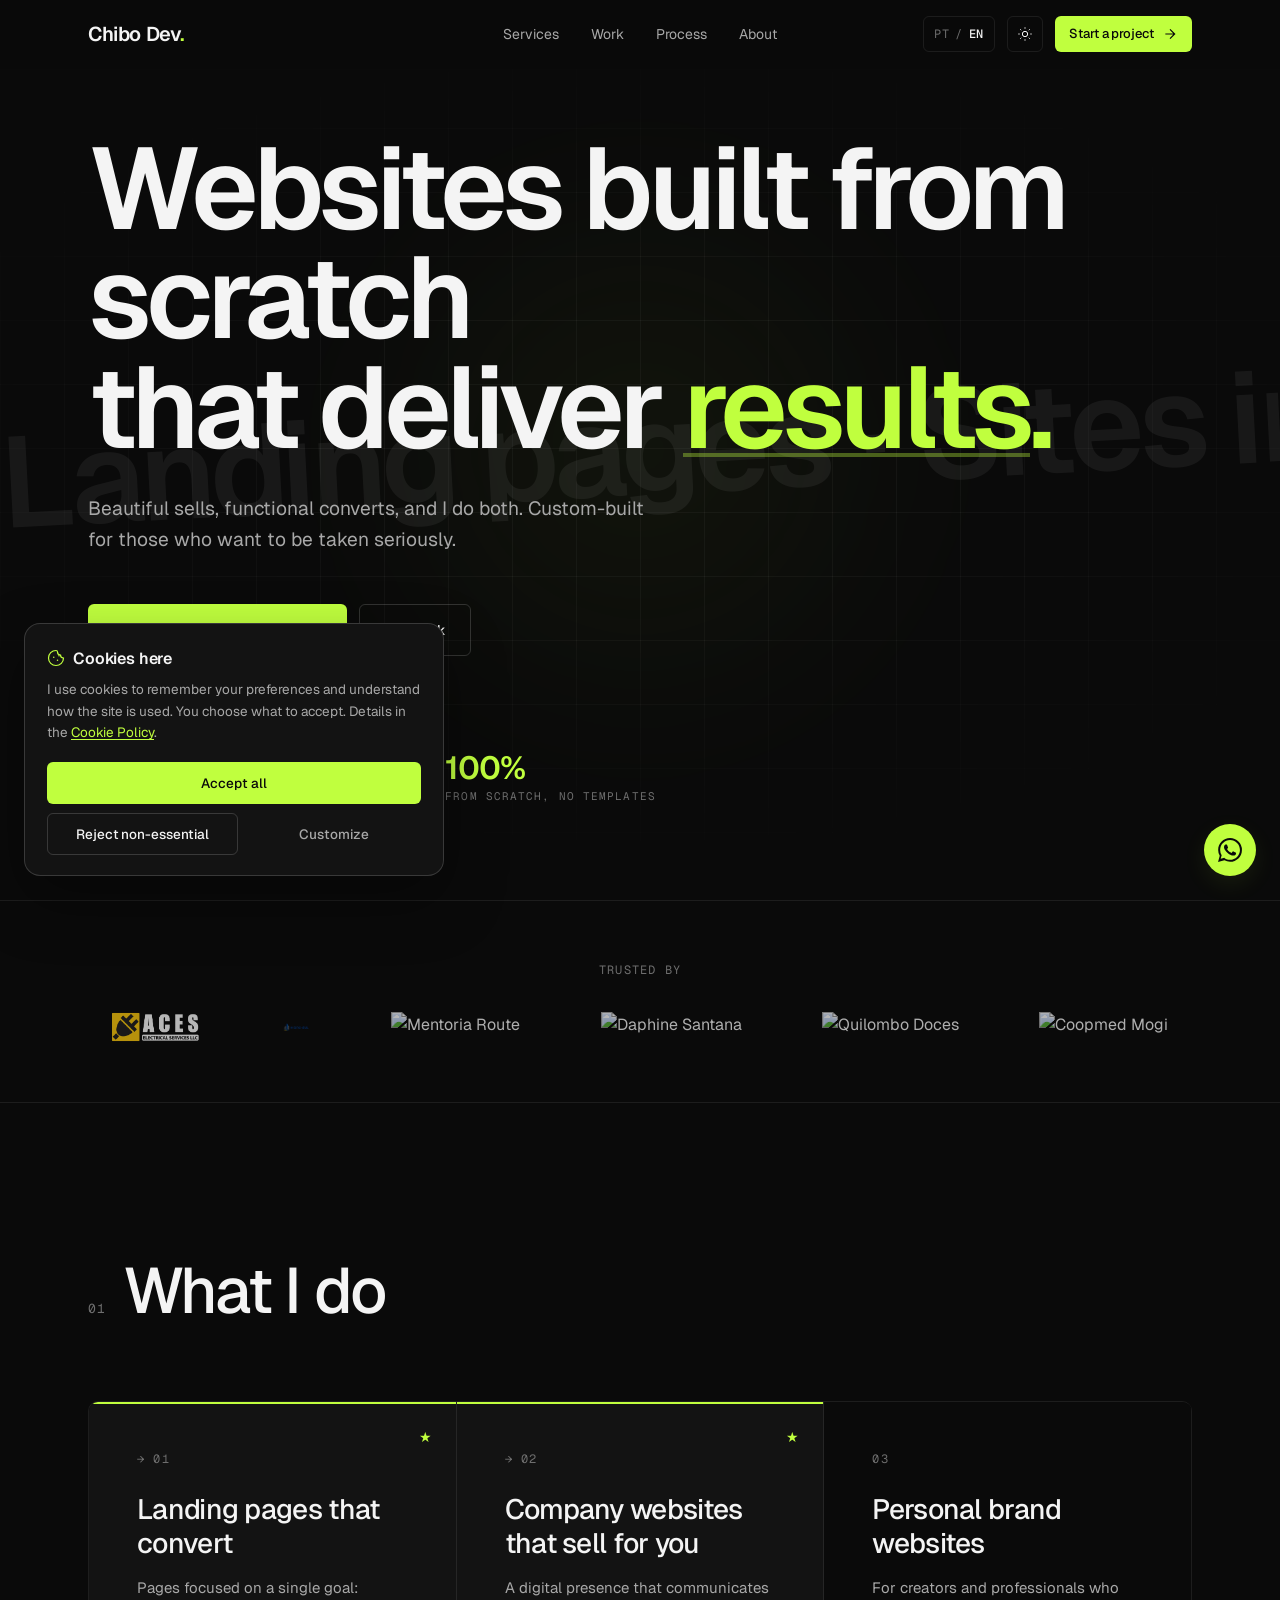
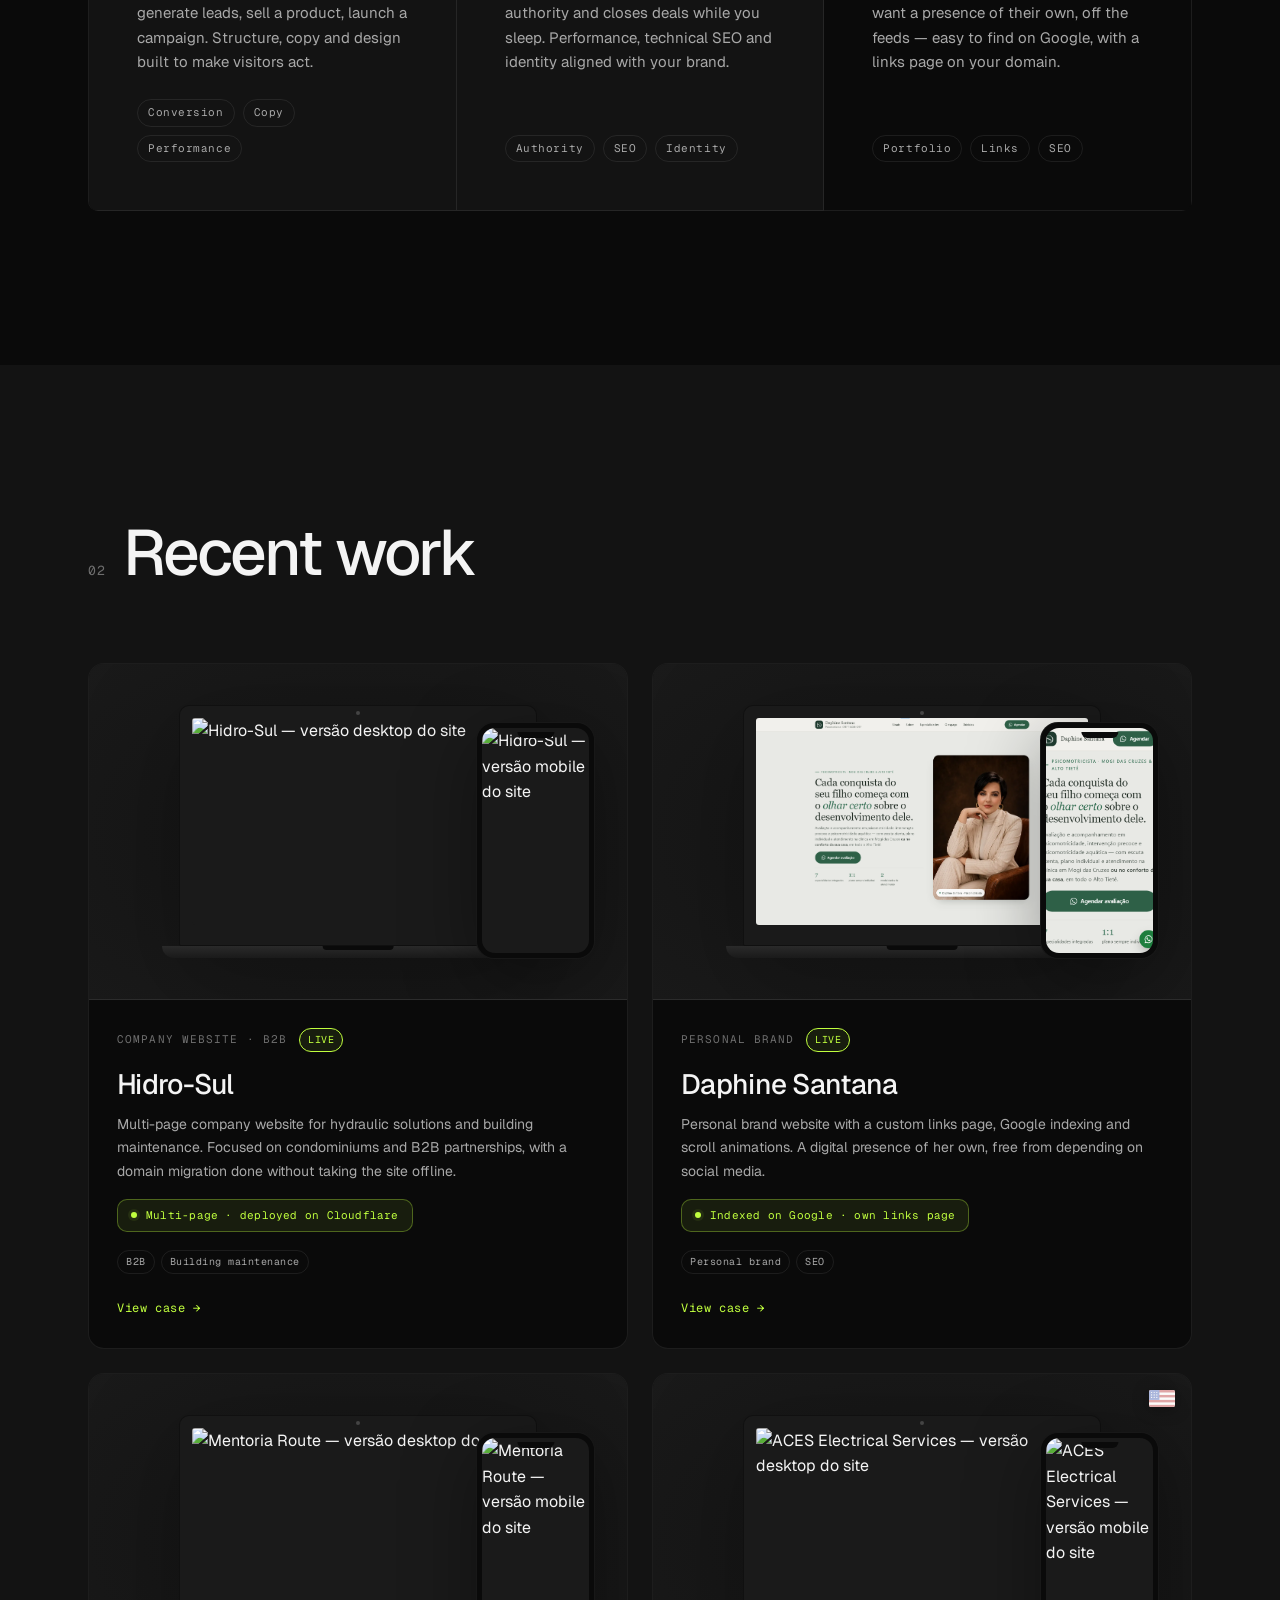
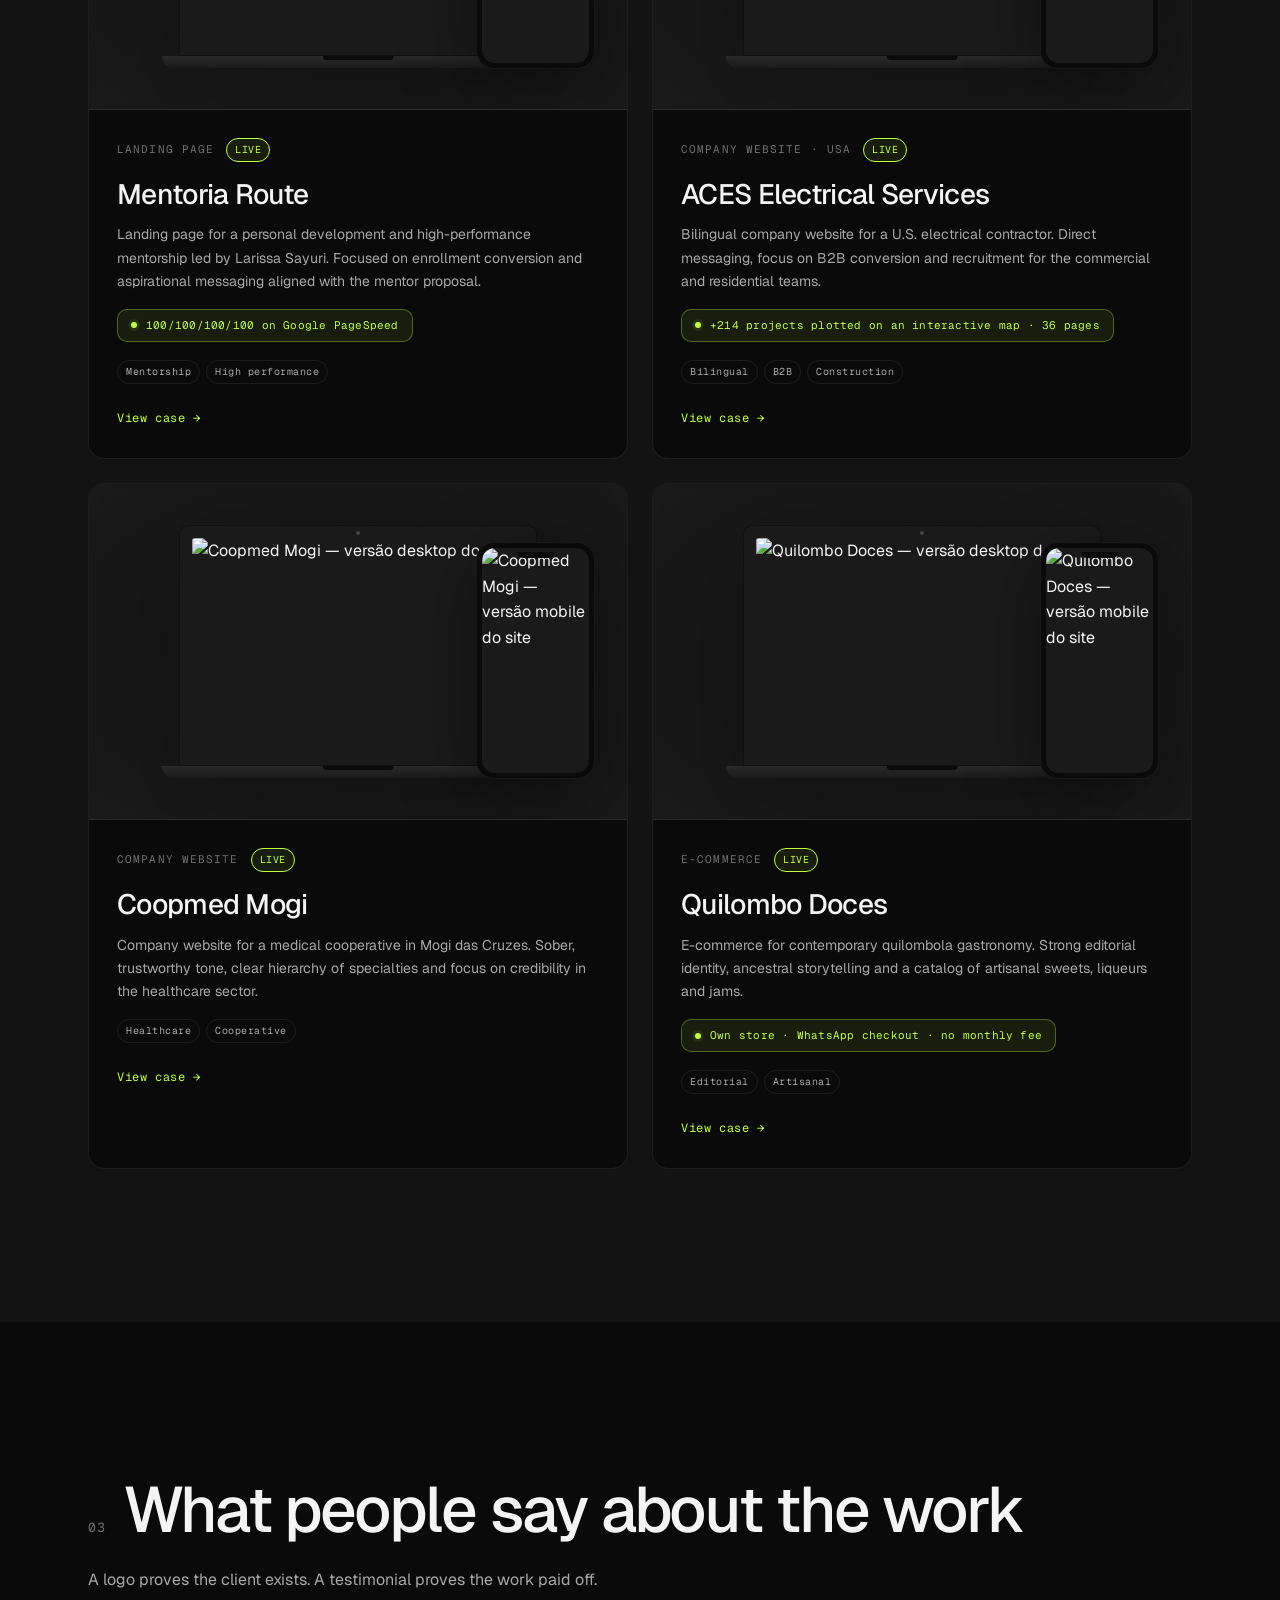
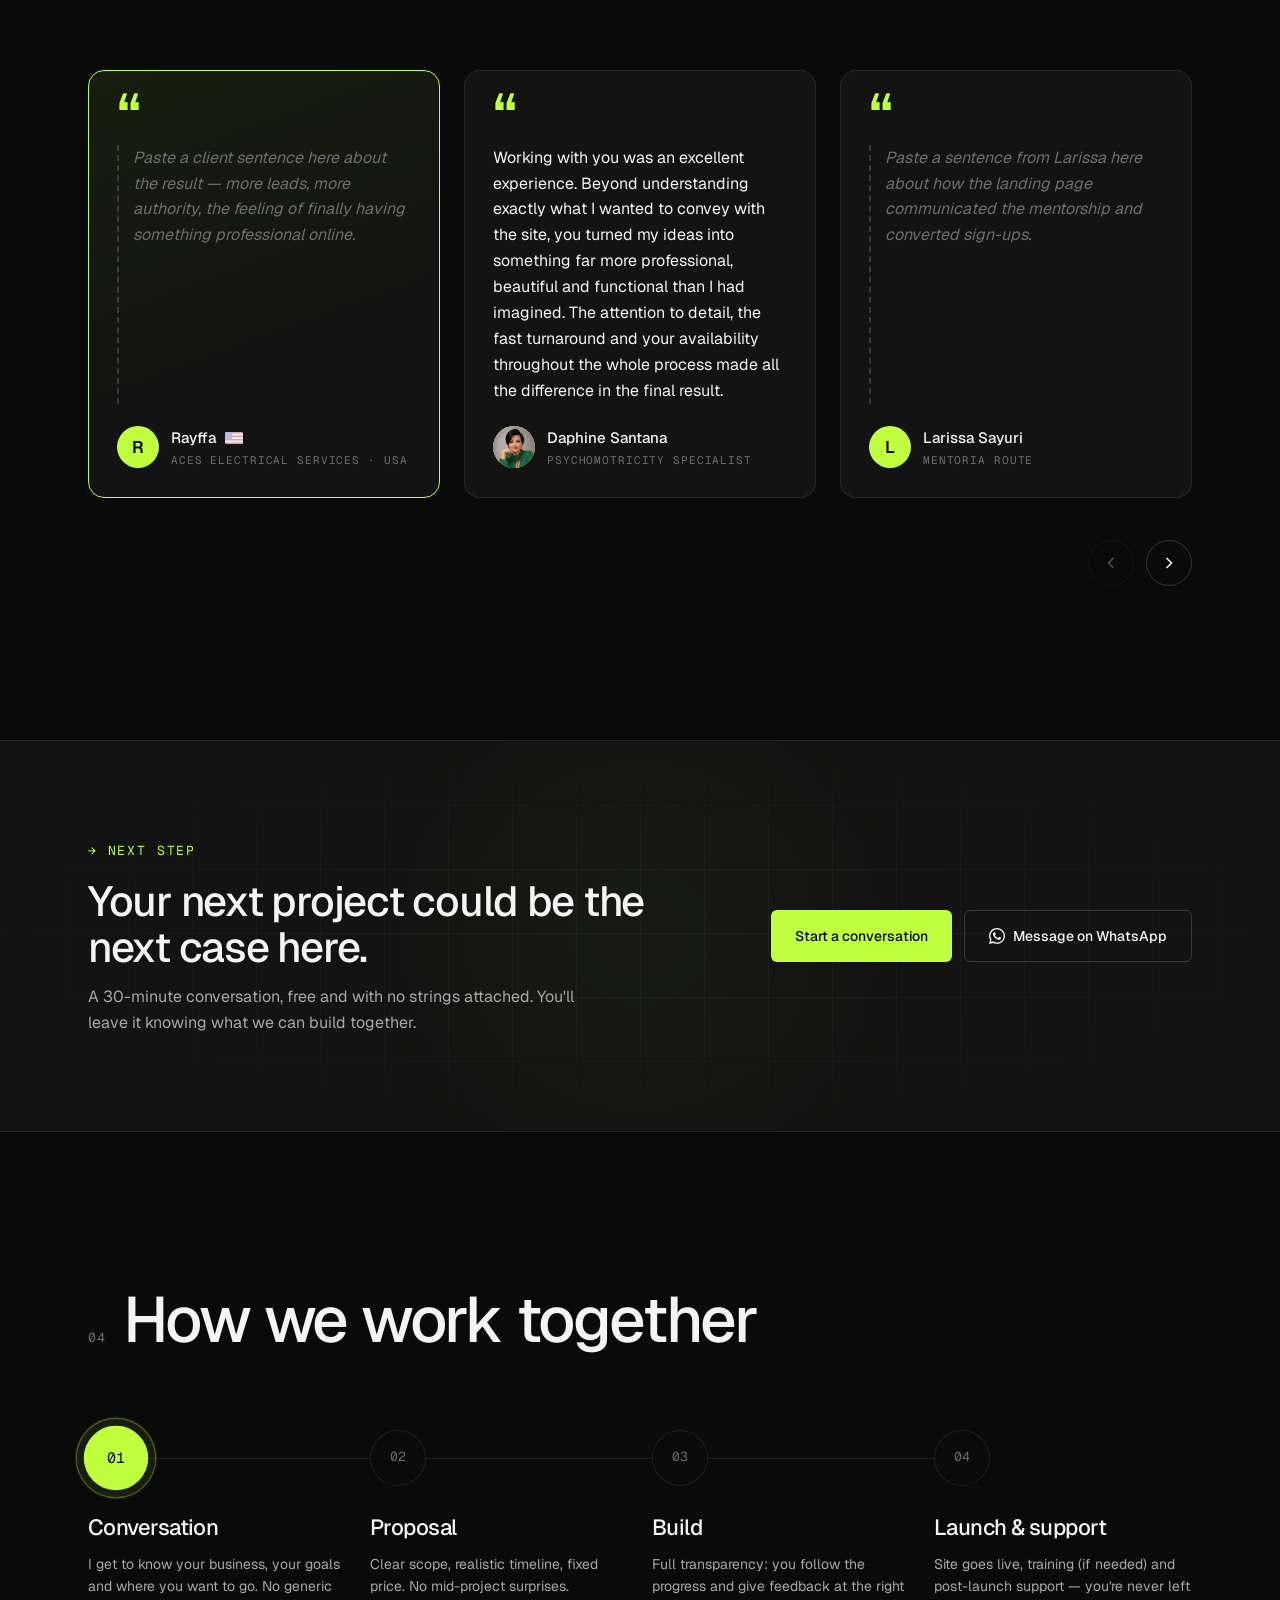
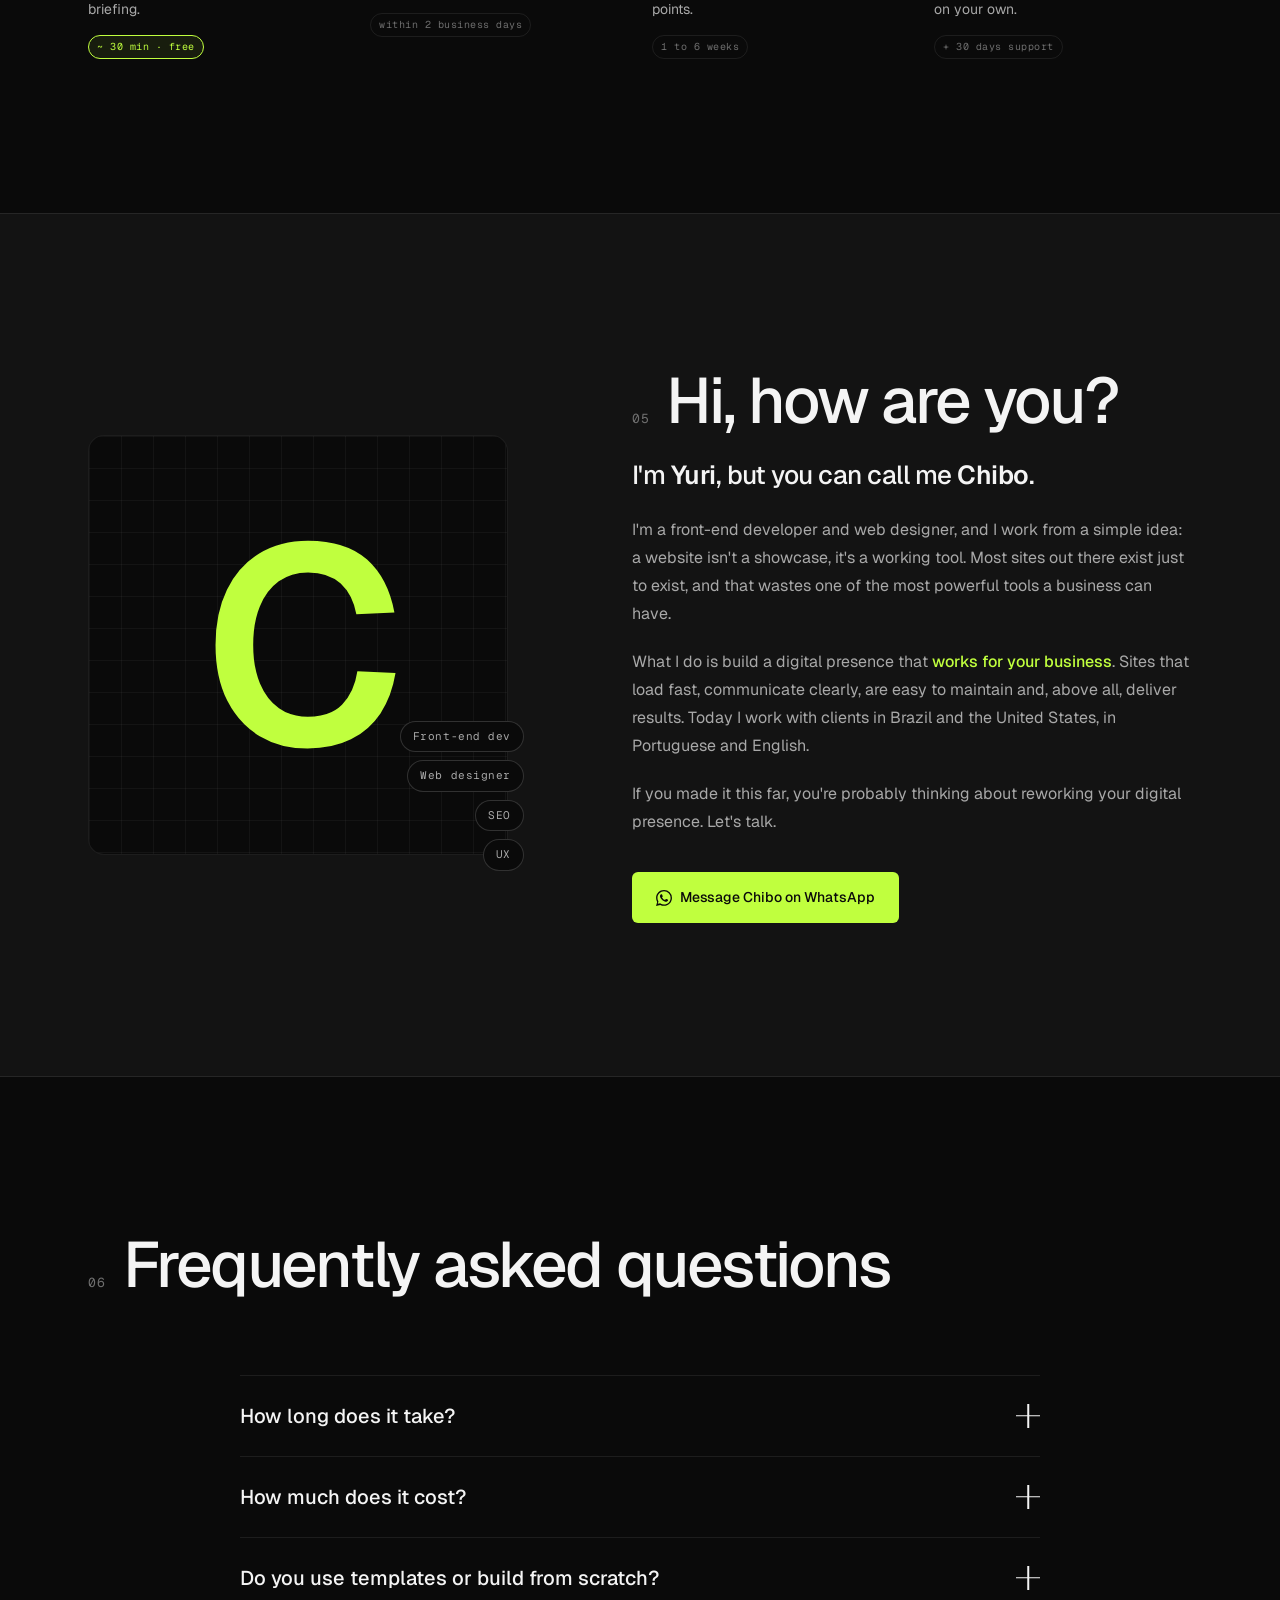
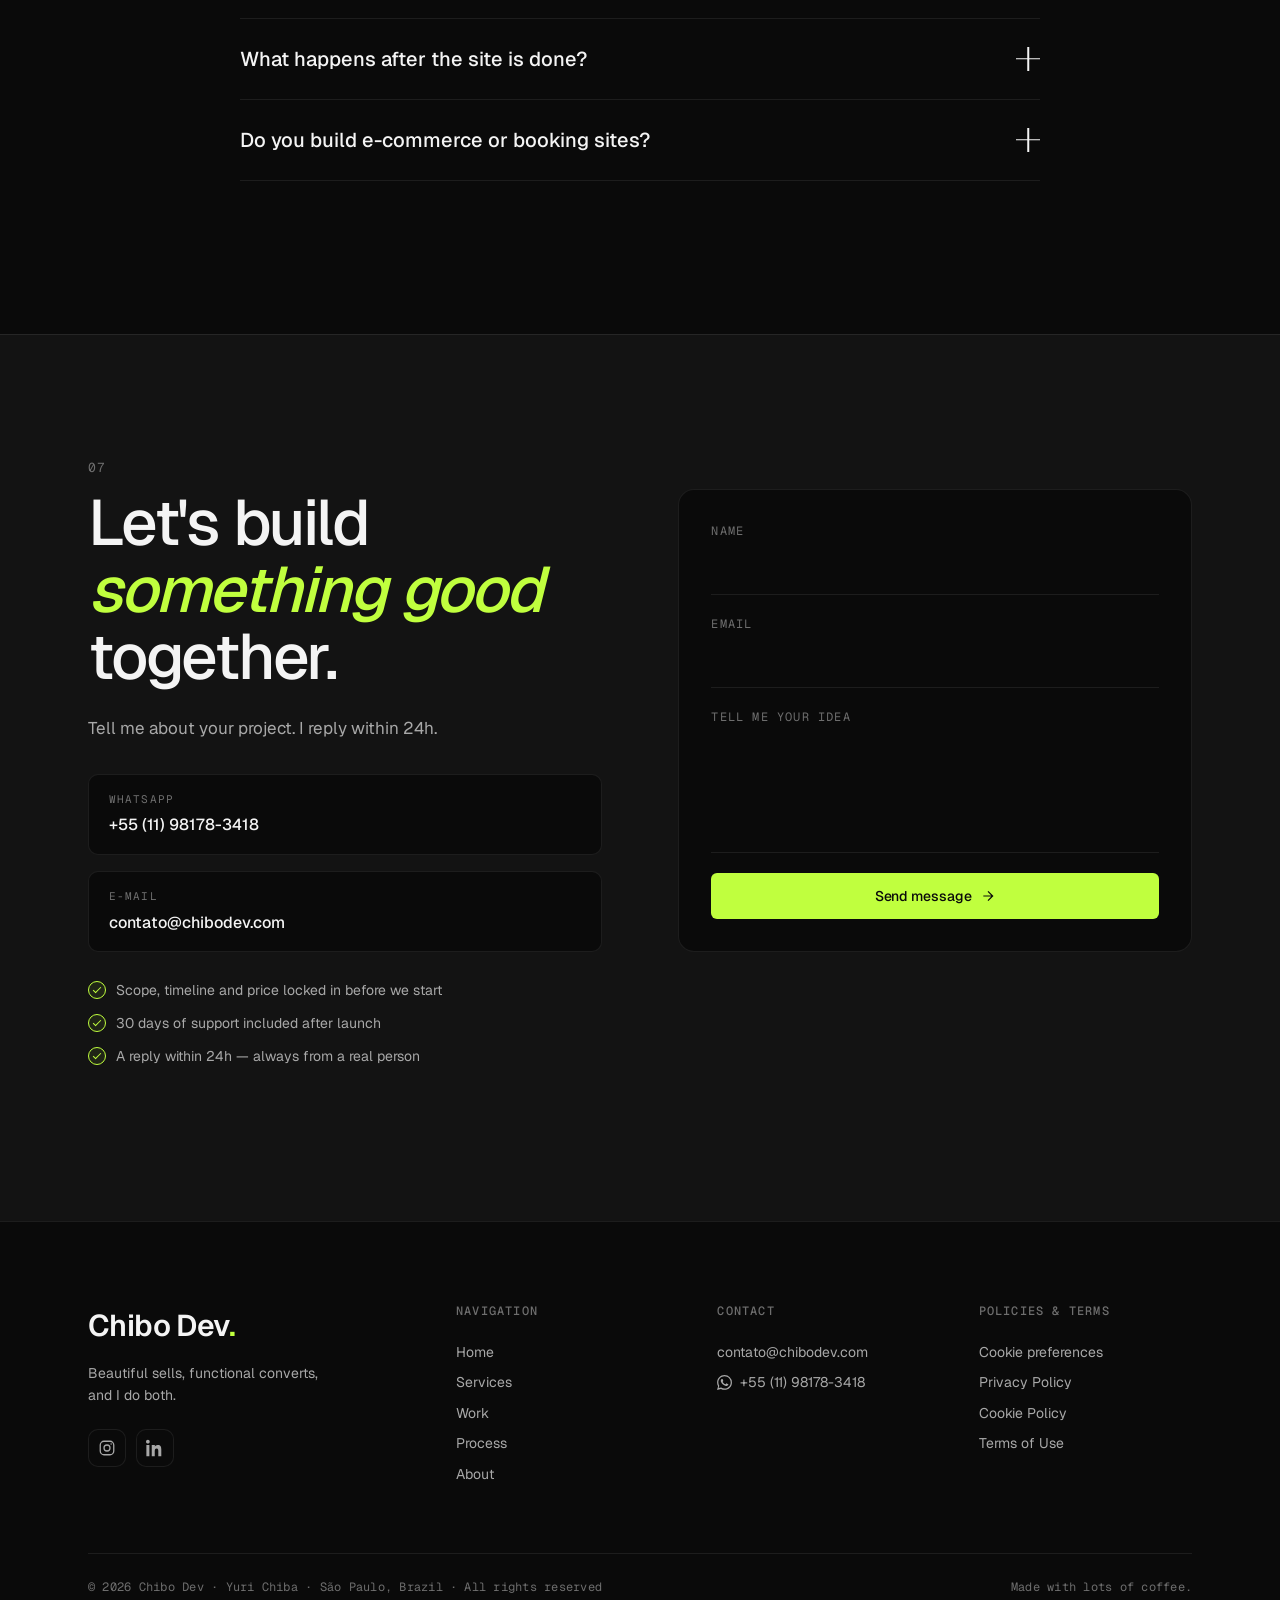
==== commit 5349482c: "Add files via upload" ====
--- a/index.html
+++ b/index.html
@@ -5,14 +5,36 @@
   <meta name="viewport" content="width=device-width, initial-scale=1.0" />
   <meta name="description" content="Criação de sites sob medida: landing pages, sites institucionais e de marca pessoal, feitos do zero pra converter. Front-end e web design no Brasil e nos EUA." />
   <meta name="author" content="Chibo Dev" />
+  <meta name="robots" content="index, follow" />
+  <meta name="theme-color" content="#0a0a0a" />
+  <link rel="canonical" href="https://chibodev.com/" />
+
+  <title>Chibo Dev · Criação de Sites que Convertem</title>
+
+  <!-- Favicons (substitua pelos arquivos do seu sistema de favicon) -->
+  <link rel="icon" href="assets/img/favicon.ico" sizes="any" />
+  <link rel="icon" href="assets/img/favicon.svg" type="image/svg+xml" />
+  <link rel="apple-touch-icon" href="assets/img/apple-touch-icon.png" />
 
   <!-- Open Graph -->
+  <meta property="og:site_name" content="Chibo Dev" />
   <meta property="og:title" content="Chibo Dev · Criação de Sites que Convertem" />
   <meta property="og:description" content="Sites feitos do zero pra quem quer ser levado a sério. Bonito vende, funcional converte e eu faço os dois." />
   <meta property="og:type" content="website" />
-  <meta property="og:url" content="https://chibodev.com" />
-
-  <title>Chibo Dev · Criação de Sites que Convertem</title>
+  <meta property="og:url" content="https://chibodev.com/" />
+  <meta property="og:locale" content="pt_BR" />
+  <meta property="og:locale:alternate" content="en_US" />
+  <!-- Imagem 1200x630 · crie em assets/img/og-image.jpg -->
+  <meta property="og:image" content="https://chibodev.com/assets/img/og-image.jpg" />
+  <meta property="og:image:width" content="1200" />
+  <meta property="og:image:height" content="630" />
+  <meta property="og:image:alt" content="Chibo Dev — criação de sites que convertem" />
+
+  <!-- Twitter -->
+  <meta name="twitter:card" content="summary_large_image" />
+  <meta name="twitter:title" content="Chibo Dev · Criação de Sites que Convertem" />
+  <meta name="twitter:description" content="Sites feitos do zero pra quem quer ser levado a sério. Bonito vende, funcional converte e eu faço os dois." />
+  <meta name="twitter:image" content="https://chibodev.com/assets/img/og-image.jpg" />
 
   <!-- Fonte: Geist (Vercel) -->
   <link rel="preconnect" href="https://fonts.googleapis.com" />
@@ -20,6 +42,62 @@
   <link href="https://fonts.googleapis.com/css2?family=Geist:wght@300;400;500;600;700&family=Geist+Mono:wght@400;500&display=swap" rel="stylesheet" />
 
   <link rel="stylesheet" href="assets/css/style.css" />
+
+  <!-- Dados estruturados -->
+  <script type="application/ld+json">
+  {
+    "@context": "https://schema.org",
+    "@graph": [
+      {
+        "@type": "ProfessionalService",
+        "@id": "https://chibodev.com/#business",
+        "name": "Chibo Dev",
+        "url": "https://chibodev.com/",
+        "image": "https://chibodev.com/assets/img/og-image.jpg",
+        "description": "Criação de sites sob medida: landing pages, sites institucionais e de marca pessoal, feitos do zero pra converter. Front-end e web design no Brasil e nos EUA.",
+        "priceRange": "$$",
+        "areaServed": [
+          { "@type": "Country", "name": "Brasil" },
+          { "@type": "Country", "name": "Estados Unidos" }
+        ],
+        "address": {
+          "@type": "PostalAddress",
+          "addressLocality": "São Paulo",
+          "addressRegion": "SP",
+          "addressCountry": "BR"
+        },
+        "founder": { "@id": "https://chibodev.com/#chibo" },
+        "knowsLanguage": ["pt-BR", "en"],
+        "sameAs": ["https://instagram.com/chibodev"],
+        "contactPoint": {
+          "@type": "ContactPoint",
+          "contactType": "sales",
+          "email": "contato@chibodev.com",
+          "availableLanguage": ["Portuguese", "English"]
+        }
+      },
+      {
+        "@type": "Person",
+        "@id": "https://chibodev.com/#chibo",
+        "name": "Yuri Chiba",
+        "alternateName": "Chibo",
+        "jobTitle": "Desenvolvedor front-end e web designer",
+        "url": "https://chibodev.com/",
+        "worksFor": { "@id": "https://chibodev.com/#business" },
+        "knowsLanguage": ["pt-BR", "en"],
+        "sameAs": ["https://instagram.com/chibodev"]
+      },
+      {
+        "@type": "WebSite",
+        "@id": "https://chibodev.com/#website",
+        "url": "https://chibodev.com/",
+        "name": "Chibo Dev",
+        "inLanguage": "pt-BR",
+        "publisher": { "@id": "https://chibodev.com/#business" }
+      }
+    ]
+  }
+  </script>
 </head>
 <body>
 
@@ -203,11 +281,11 @@
           <div class="service__num">03</div>
           <h3 class="service__title" data-i18n="services.brand.title">Sites de marca pessoal</h3>
           <p class="service__desc" data-i18n="services.brand.desc">
-            Pra profissionais, criadores e quem precisa de uma presença própria fora das redes. Um site só seu — rápido, fácil de achar no Google e com uma página de links própria, no seu domínio.
+            Pra criadores e profissionais que querem uma presença própria fora das redes — fácil de achar no Google e com página de links no domínio.
           </p>
           <ul class="service__tags">
             <li data-i18n="services.brand.tag1">Portfólio</li>
-            <li data-i18n="services.brand.tag2">Página de links</li>
+            <li data-i18n="services.brand.tag2">Links</li>
             <li data-i18n="services.brand.tag3">SEO</li>
           </ul>
         </article>
@@ -528,7 +606,8 @@
         <p class="section-head__sub" data-i18n="testi.sub">Logo prova que o cliente existe. Depoimento prova que o trabalho funcionou.</p>
       </header>
 
-      <div class="testimonials__grid">
+      <div class="testimonials__carousel">
+        <div class="testimonials__track" id="testiTrack">
 
         <!-- ACES — destaque (EUA) -->
         <figure class="testimonial testimonial--featured is-empty">
@@ -545,6 +624,21 @@
           </figcaption>
         </figure>
 
+        <!-- Daphine Santana -->
+        <figure class="testimonial">
+          <div class="testimonial__mark" aria-hidden="true">“</div>
+          <blockquote class="testimonial__quote" data-i18n="testi.q4">
+            Trabalhar com você foi uma experiência excelente. Além de compreender exatamente o que eu queria transmitir com o site, você conseguiu transformar minhas ideias em algo muito mais profissional, bonito e funcional do que eu imaginava. O cuidado com os detalhes, a agilidade nas entregas e a disponibilidade durante todo o processo fizeram toda a diferença no resultado final.
+          </blockquote>
+          <figcaption class="testimonial__author">
+            <img class="testimonial__avatar" src="assets/img/daphine-santana-depoimento.webp" alt="Daphine Santana" width="42" height="42" loading="lazy">
+            <span class="testimonial__id">
+              <span class="testimonial__name">Daphine Santana</span>
+              <span class="testimonial__role" data-i18n="testi.r4">Psicomotricista</span>
+            </span>
+          </figcaption>
+        </figure>
+
         <!-- Larissa Sayuri — Mentoria Route -->
         <figure class="testimonial is-empty">
           <div class="testimonial__mark" aria-hidden="true">“</div>
@@ -575,6 +669,16 @@
           </figcaption>
         </figure>
 
+        </div>
+
+        <div class="testimonials__controls" id="testiControls">
+          <button class="testimonials__arrow" type="button" data-testi="prev" aria-label="Depoimento anterior">
+            <svg viewBox="0 0 24 24" fill="none" stroke="currentColor" stroke-width="1.8" aria-hidden="true"><path d="M15 6l-6 6 6 6"/></svg>
+          </button>
+          <button class="testimonials__arrow" type="button" data-testi="next" aria-label="Próximo depoimento">
+            <svg viewBox="0 0 24 24" fill="none" stroke="currentColor" stroke-width="1.8" aria-hidden="true"><path d="M9 6l6 6-6 6"/></svg>
+          </button>
+        </div>
       </div>
     </div>
   </section>
@@ -585,12 +689,16 @@
   <section class="cta-band">
     <div class="container cta-band__inner">
       <div class="cta-band__text">
+        <span class="cta-band__eyebrow" data-i18n="cta.eyebrow">→ próximo passo</span>
         <h2 class="cta-band__title" data-i18n="cta.title">Seu próximo projeto pode ser o próximo case aqui.</h2>
-        <p class="cta-band__sub" data-i18n="cta.sub">Uma conversa de 30 minutos, sem custo e sem compromisso. Você sai dela sabendo o que dá pra fazer.</p>
+        <p class="cta-band__sub" data-i18n="cta.sub">Uma conversa de 30 minutos, sem custo e sem compromisso. Você sai dela sabendo o que podemos construir juntos.</p>
       </div>
       <div class="cta-band__actions">
         <a href="#contact" class="btn btn--primary" data-i18n="cta.btn1">Começar uma conversa</a>
-        <a href="https://wa.me/5511981783418" target="_blank" rel="noopener" class="btn btn--ghost" data-i18n="cta.btn2">Chamar no WhatsApp</a>
+        <a href="https://wa.me/5511981783418" target="_blank" rel="noopener" class="btn btn--ghost">
+          <svg viewBox="0 0 24 24" fill="currentColor" width="18" height="18" aria-hidden="true"><path d="M.057 24l1.687-6.163a11.867 11.867 0 0 1-1.587-5.946C.16 5.335 5.495 0 12.05 0a11.817 11.817 0 0 1 8.413 3.488 11.824 11.824 0 0 1 3.48 8.414c-.003 6.557-5.338 11.892-11.893 11.892a11.9 11.9 0 0 1-5.688-1.448L.057 24zm6.597-3.807c1.676.995 3.276 1.591 5.392 1.592 5.448 0 9.886-4.434 9.889-9.885.002-5.462-4.415-9.89-9.881-9.892-5.452 0-9.887 4.434-9.889 9.884a9.86 9.86 0 0 0 1.51 5.26l-.999 3.648 3.738-.981zm11.387-5.464c-.074-.124-.272-.198-.57-.347-.297-.149-1.758-.868-2.031-.967-.272-.099-.47-.149-.669.149-.198.297-.768.967-.941 1.165-.173.198-.347.223-.644.074-.297-.149-1.255-.462-2.39-1.475-.883-.788-1.48-1.761-1.653-2.059-.173-.297-.018-.458.13-.606.134-.133.297-.347.446-.521.151-.172.2-.296.3-.495.099-.198.05-.372-.025-.521-.075-.148-.669-1.611-.916-2.206-.242-.579-.487-.501-.669-.51l-.57-.01c-.198 0-.52.074-.792.372s-1.04 1.016-1.04 2.479 1.065 2.876 1.213 3.074c.149.198 2.095 3.2 5.076 4.487.709.306 1.263.489 1.694.626.712.226 1.36.194 1.872.118.571-.085 1.758-.719 2.006-1.413.248-.695.248-1.29.173-1.414z"/></svg>
+          <span data-i18n="cta.btn2">Chamar no WhatsApp</span>
+        </a>
       </div>
     </div>
   </section>
@@ -660,8 +768,8 @@
           <span>C</span>
         </div>
         <div class="about__tags">
-          <span class="about__tag" data-i18n="about.tag1">Front-end</span>
-          <span class="about__tag" data-i18n="about.tag2">Web design</span>
+          <span class="about__tag" data-i18n="about.tag1">Dev front-end</span>
+          <span class="about__tag" data-i18n="about.tag2">Web designer</span>
           <span class="about__tag" data-i18n="about.tag3">SEO</span>
           <span class="about__tag" data-i18n="about.tag4">UX</span>
         </div>
@@ -674,24 +782,24 @@
         </header>
 
         <p class="about__lead" data-i18n="about.lead">
-          Eu sou o <strong>Yuri</strong> — mas pode me chamar de <strong>Chibo</strong>.
+          Eu sou o <strong>Yuri</strong>, mas pode me chamar de <strong>Chibo</strong>.
         </p>
 
         <p data-i18n="about.p1">
-          Sou desenvolvedor front-end e web designer, e há algum tempo eu venho me dedicando a uma ideia simples: site não é vitrine, é ferramenta de trabalho. A maioria dos sites que existem por aí estão lá só pra "ter um site" — e isso é um desperdício de uma das ferramentas mais poderosas que um negócio pode ter.
+          Sou desenvolvedor front-end e web designer, e trabalho com uma ideia simples: site não é vitrine, é ferramenta de trabalho. A maioria dos sites por aí existe só pra "ter um site", e isso desperdiça uma das ferramentas mais poderosas que um negócio pode ter.
         </p>
 
         <p data-i18n="about.p2">
-          O que eu faço é construir presença digital que <em>trabalha pelo seu negócio</em>. Sites que carregam rápido, comunicam bem, são fáceis de manter e — principalmente — geram resultado. Hoje atendo clientes no Brasil e nos Estados Unidos, em português e em inglês.
+          O que eu faço é construir presença digital que <em>trabalha pelo seu negócio</em>. Sites que carregam rápido, comunicam bem, são fáceis de manter e, principalmente, geram resultado. Hoje atendo clientes no Brasil e nos Estados Unidos, em português e em inglês.
         </p>
 
         <p data-i18n="about.p3">
-          Se você chegou aqui, provavelmente tá pensando em mexer no seu digital. Bora conversar.
+          Se você chegou até aqui, provavelmente tá pensando em mexer no seu digital. Bora conversar.
         </p>
 
         <a href="https://wa.me/5511981783418" class="btn btn--primary about__cta" target="_blank" rel="noopener">
-          <svg viewBox="0 0 24 24" fill="currentColor" width="18" height="18"><path d="M17.5 14.4c-.3-.1-1.7-.8-1.9-.9-.3-.1-.5-.1-.7.1-.2.3-.8.9-.9 1.1-.2.2-.3.2-.6.1-.3-.1-1.2-.4-2.3-1.4-.9-.8-1.4-1.7-1.6-2-.2-.3 0-.5.1-.6.1-.1.3-.3.4-.5.1-.2.2-.3.3-.5.1-.2 0-.4 0-.5 0-.1-.7-1.6-.9-2.2-.2-.6-.5-.5-.7-.5h-.6c-.2 0-.5.1-.8.4-.3.3-1 1-1 2.4 0 1.4 1 2.8 1.2 3 .1.2 2 3.1 4.9 4.3.7.3 1.2.5 1.6.6.7.2 1.3.2 1.8.1.5-.1 1.7-.7 1.9-1.3.2-.6.2-1.2.2-1.3-.1-.2-.3-.3-.6-.4M12 2C6.5 2 2 6.5 2 12c0 1.7.4 3.3 1.2 4.7L2 22l5.5-1.4c1.3.7 2.9 1.1 4.5 1.1 5.5 0 10-4.5 10-10S17.5 2 12 2z"/></svg>
-          <span data-i18n="about.cta">Falar com o Chibo no WhatsApp</span>
+          <svg viewBox="0 0 24 24" fill="currentColor" width="18" height="18"><path d="M.057 24l1.687-6.163a11.867 11.867 0 0 1-1.587-5.946C.16 5.335 5.495 0 12.05 0a11.817 11.817 0 0 1 8.413 3.488 11.824 11.824 0 0 1 3.48 8.414c-.003 6.557-5.338 11.892-11.893 11.892a11.9 11.9 0 0 1-5.688-1.448L.057 24zm6.597-3.807c1.676.995 3.276 1.591 5.392 1.592 5.448 0 9.886-4.434 9.889-9.885.002-5.462-4.415-9.89-9.881-9.892-5.452 0-9.887 4.434-9.889 9.884a9.86 9.86 0 0 0 1.51 5.26l-.999 3.648 3.738-.981zm11.387-5.464c-.074-.124-.272-.198-.57-.347-.297-.149-1.758-.868-2.031-.967-.272-.099-.47-.149-.669.149-.198.297-.768.967-.941 1.165-.173.198-.347.223-.644.074-.297-.149-1.255-.462-2.39-1.475-.883-.788-1.48-1.761-1.653-2.059-.173-.297-.018-.458.13-.606.134-.133.297-.347.446-.521.151-.172.2-.296.3-.495.099-.198.05-.372-.025-.521-.075-.148-.669-1.611-.916-2.206-.242-.579-.487-.501-.669-.51l-.57-.01c-.198 0-.52.074-.792.372s-1.04 1.016-1.04 2.479 1.065 2.876 1.213 3.074c.149.198 2.095 3.2 5.076 4.487.709.306 1.263.489 1.694.626.712.226 1.36.194 1.872.118.571-.085 1.758-.719 2.006-1.413.248-.695.248-1.29.173-1.414z"/></svg>
+          <span data-i18n="about.cta">Falar com Chibo no WhatsApp</span>
         </a>
       </div>
 
@@ -736,17 +844,7 @@
             <span class="faq__icon" aria-hidden="true"></span>
           </summary>
           <div class="faq__answer">
-            <p data-i18n="faq.a3">Faço do zero, alinhado com a identidade do seu negócio. Template é caminho fácil pra ficar parecido com todo mundo — e isso é o oposto do que eu faço.</p>
-          </div>
-        </details>
-
-        <details class="faq__item">
-          <summary>
-            <span data-i18n="faq.q4">Que tecnologias você usa?</span>
-            <span class="faq__icon" aria-hidden="true"></span>
-          </summary>
-          <div class="faq__answer">
-            <p data-i18n="faq.a4">Stack moderno: HTML, CSS, JavaScript, frameworks como React/Next quando faz sentido, e ferramentas como WordPress quando o cliente precisa autonomia pra editar conteúdo. Escolho a tecnologia pelo projeto, não o contrário.</p>
+            <p data-i18n="faq.a3">Faço do zero, alinhado com a identidade do seu negócio. Template é caminho fácil pra ficar parecido com todo mundo, e isso é o oposto do que eu faço.</p>
           </div>
         </details>
 
@@ -766,7 +864,7 @@
             <span class="faq__icon" aria-hidden="true"></span>
           </summary>
           <div class="faq__answer">
-            <p data-i18n="faq.a6">Hoje meu foco total é em sites institucionais, landing pages e marca pessoal — é onde eu entrego o melhor resultado. Loja virtual e sistema de agendamento estão no meu radar pra breve. Se é isso que você precisa, me chama mesmo assim que a gente conversa.</p>
+            <p data-i18n="faq.a6">Hoje meu foco total é em sites institucionais, landing pages e marca pessoal, é onde eu entrego o melhor resultado. Loja virtual e sistema de agendamento estão no meu radar pra breve. Se é isso que você precisa, me chama mesmo assim que a gente conversa.</p>
           </div>
         </details>
 
@@ -804,12 +902,6 @@
               <span class="channel__value">contato@chibodev.com</span>
             </a>
           </div>
-
-          <ul class="contact__assurances">
-            <li><span class="contact__assurances-check" aria-hidden="true"></span><span data-i18n="contact.assure1">Escopo, prazo e valor fechados antes de começar</span></li>
-            <li><span class="contact__assurances-check" aria-hidden="true"></span><span data-i18n="contact.assure2">30 dias de suporte inclusos após a entrega</span></li>
-            <li><span class="contact__assurances-check" aria-hidden="true"></span><span data-i18n="contact.assure3">Resposta em até 24h, sempre com uma pessoa de verdade</span></li>
-          </ul>
         </div>
 
         <form class="contact__form" id="contactForm" novalidate>
@@ -821,15 +913,24 @@
             <label for="email" data-i18n="form.email">E-mail</label>
             <input type="email" id="email" name="email" required />
           </div>
-          <div class="field">
+          <div class="field field--grow">
             <label for="message" data-i18n="form.msg">Me conta sua ideia</label>
             <textarea id="message" name="message" rows="5" required></textarea>
           </div>
-          <button type="submit" class="btn btn--primary btn--block">
+          <!-- Honeypot anti-spam (não preencher) -->
+          <input type="checkbox" name="botcheck" tabindex="-1" autocomplete="off" style="display:none" aria-hidden="true" />
+          <button type="submit" class="btn btn--primary btn--block" id="contactSubmit">
             <span data-i18n="form.submit">Enviar mensagem</span>
             <svg viewBox="0 0 24 24" fill="none" stroke="currentColor" stroke-width="1.8"><path d="M5 12h14M12 5l7 7-7 7"/></svg>
           </button>
+          <p class="form__status" id="formStatus" role="status" aria-live="polite" hidden></p>
         </form>
+
+        <ul class="contact__assurances">
+          <li><span class="contact__assurances-check" aria-hidden="true"></span><span data-i18n="contact.assure1">Escopo, prazo e valor fechados antes de começar</span></li>
+          <li><span class="contact__assurances-check" aria-hidden="true"></span><span data-i18n="contact.assure2">30 dias de suporte inclusos após a entrega</span></li>
+          <li><span class="contact__assurances-check" aria-hidden="true"></span><span data-i18n="contact.assure3">Resposta em até 24h, sempre com uma pessoa de verdade</span></li>
+        </ul>
 
       </div>
     </div>
@@ -844,6 +945,14 @@
         <div class="footer__brand">
           <div class="logo">Chibo Dev<span class="logo__dot">.</span></div>
           <p data-i18n="footer.tagline">Bonito vende, funcional converte<br>e eu faço os dois.</p>
+          <div class="footer__social">
+            <a href="https://instagram.com/chibodev" target="_blank" rel="noopener" aria-label="Instagram">
+              <svg viewBox="0 0 24 24" fill="none" stroke="currentColor" stroke-width="1.7"><rect x="3" y="3" width="18" height="18" rx="5"/><circle cx="12" cy="12" r="4"/><circle cx="17.5" cy="6.5" r="1" fill="currentColor" stroke="none"/></svg>
+            </a>
+            <a href="https://www.linkedin.com/in/yuri-chiba/" target="_blank" rel="noopener" aria-label="LinkedIn">
+              <svg viewBox="0 0 24 24" fill="currentColor"><path d="M4.98 3.5C4.98 4.88 3.87 6 2.5 6S0 4.88 0 3.5 1.12 1 2.5 1s2.48 1.12 2.48 2.5zM.5 8h4V23h-4V8zm7.5 0h3.8v2.05h.05c.53-1 1.83-2.05 3.77-2.05 4.03 0 4.78 2.65 4.78 6.1V23h-4v-6.6c0-1.57-.03-3.6-2.2-3.6-2.2 0-2.54 1.72-2.54 3.49V23h-4V8z"/></svg>
+            </a>
+          </div>
         </div>
 
         <div class="footer__col">
@@ -858,21 +967,24 @@
         <div class="footer__col">
           <h4 data-i18n="footer.contact">Contato</h4>
           <a href="mailto:contato@chibodev.com">contato@chibodev.com</a>
-          <a href="https://wa.me/5511981783418" target="_blank" rel="noopener">WhatsApp</a>
-          <a href="https://instagram.com/chibodev" target="_blank" rel="noopener">Instagram</a>
+          <a href="https://wa.me/5511981783418" target="_blank" rel="noopener" class="footer__wa">
+            <svg class="footer__wa-icon" viewBox="0 0 24 24" fill="currentColor" aria-hidden="true"><path d="M.057 24l1.687-6.163a11.867 11.867 0 0 1-1.587-5.946C.16 5.335 5.495 0 12.05 0a11.817 11.817 0 0 1 8.413 3.488 11.824 11.824 0 0 1 3.48 8.414c-.003 6.557-5.338 11.892-11.893 11.892a11.9 11.9 0 0 1-5.688-1.448L.057 24zm6.597-3.807c1.676.995 3.276 1.591 5.392 1.592 5.448 0 9.886-4.434 9.889-9.885.002-5.462-4.415-9.89-9.881-9.892-5.452 0-9.887 4.434-9.889 9.884a9.86 9.86 0 0 0 1.51 5.26l-.999 3.648 3.738-.981zm11.387-5.464c-.074-.124-.272-.198-.57-.347-.297-.149-1.758-.868-2.031-.967-.272-.099-.47-.149-.669.149-.198.297-.768.967-.941 1.165-.173.198-.347.223-.644.074-.297-.149-1.255-.462-2.39-1.475-.883-.788-1.48-1.761-1.653-2.059-.173-.297-.018-.458.13-.606.134-.133.297-.347.446-.521.151-.172.2-.296.3-.495.099-.198.05-.372-.025-.521-.075-.148-.669-1.611-.916-2.206-.242-.579-.487-.501-.669-.51l-.57-.01c-.198 0-.52.074-.792.372s-1.04 1.016-1.04 2.479 1.065 2.876 1.213 3.074c.149.198 2.095 3.2 5.076 4.487.709.306 1.263.489 1.694.626.712.226 1.36.194 1.872.118.571-.085 1.758-.719 2.006-1.413.248-.695.248-1.29.173-1.414z"/></svg>
+            +55 (11) 98178-3418
+          </a>
         </div>
 
         <div class="footer__col">
           <h4 data-i18n="footer.legal">Políticas e termos</h4>
+          <a href="#" data-cookie-prefs data-i18n="footer.prefs">Preferências de cookies</a>
           <a href="politica-de-privacidade.html" data-i18n="footer.privacy">Política de Privacidade</a>
           <a href="politica-de-cookies.html" data-i18n="footer.cookies">Política de Cookies</a>
           <a href="termos-de-uso.html" data-i18n="footer.terms">Termos de Uso</a>
-          <a href="#" data-cookie-prefs data-i18n="footer.prefs">Preferências de cookies</a>
         </div>
       </div>
 
       <div class="footer__bottom">
-        <span data-i18n="footer.copyright">© 2026 Yuri Chiba &amp; chibodev.com · Todos os direitos reservados</span>
+        <!-- Quando o CNPJ sair: trocar por "© 2026 Chibo Dev · Yuri Chiba — CNPJ XX.XXX.XXX/0001-XX · São Paulo, Brasil · Todos os direitos reservados" (atualizar também em main.js: footer.copyright PT/EN) -->
+        <span data-i18n="footer.copyright">© 2026 Chibo Dev · Yuri Chiba · São Paulo, Brasil · Todos os direitos reservados</span>
         <span data-i18n="footer.made">Feito com muito café.</span>
       </div>
     </div>
@@ -880,7 +992,7 @@
 
   <!-- WhatsApp flutuante -->
   <a href="https://wa.me/5511981783418" class="float-wa" target="_blank" rel="noopener" aria-label="WhatsApp">
-    <svg viewBox="0 0 24 24" fill="currentColor"><path d="M17.5 14.4c-.3-.1-1.7-.8-1.9-.9-.3-.1-.5-.1-.7.1-.2.3-.8.9-.9 1.1-.2.2-.3.2-.6.1-.3-.1-1.2-.4-2.3-1.4-.9-.8-1.4-1.7-1.6-2-.2-.3 0-.5.1-.6.1-.1.3-.3.4-.5.1-.2.2-.3.3-.5.1-.2 0-.4 0-.5 0-.1-.7-1.6-.9-2.2-.2-.6-.5-.5-.7-.5h-.6c-.2 0-.5.1-.8.4-.3.3-1 1-1 2.4 0 1.4 1 2.8 1.2 3 .1.2 2 3.1 4.9 4.3.7.3 1.2.5 1.6.6.7.2 1.3.2 1.8.1.5-.1 1.7-.7 1.9-1.3.2-.6.2-1.2.2-1.3-.1-.2-.3-.3-.6-.4M12 2C6.5 2 2 6.5 2 12c0 1.7.4 3.3 1.2 4.7L2 22l5.5-1.4c1.3.7 2.9 1.1 4.5 1.1 5.5 0 10-4.5 10-10S17.5 2 12 2z"/></svg>
+    <svg viewBox="0 0 24 24" fill="currentColor"><path d="M.057 24l1.687-6.163a11.867 11.867 0 0 1-1.587-5.946C.16 5.335 5.495 0 12.05 0a11.817 11.817 0 0 1 8.413 3.488 11.824 11.824 0 0 1 3.48 8.414c-.003 6.557-5.338 11.892-11.893 11.892a11.9 11.9 0 0 1-5.688-1.448L.057 24zm6.597-3.807c1.676.995 3.276 1.591 5.392 1.592 5.448 0 9.886-4.434 9.889-9.885.002-5.462-4.415-9.89-9.881-9.892-5.452 0-9.887 4.434-9.889 9.884a9.86 9.86 0 0 0 1.51 5.26l-.999 3.648 3.738-.981zm11.387-5.464c-.074-.124-.272-.198-.57-.347-.297-.149-1.758-.868-2.031-.967-.272-.099-.47-.149-.669.149-.198.297-.768.967-.941 1.165-.173.198-.347.223-.644.074-.297-.149-1.255-.462-2.39-1.475-.883-.788-1.48-1.761-1.653-2.059-.173-.297-.018-.458.13-.606.134-.133.297-.347.446-.521.151-.172.2-.296.3-.495.099-.198.05-.372-.025-.521-.075-.148-.669-1.611-.916-2.206-.242-.579-.487-.501-.669-.51l-.57-.01c-.198 0-.52.074-.792.372s-1.04 1.016-1.04 2.479 1.065 2.876 1.213 3.074c.149.198 2.095 3.2 5.076 4.487.709.306 1.263.489 1.694.626.712.226 1.36.194 1.872.118.571-.085 1.758-.719 2.006-1.413.248-.695.248-1.29.173-1.414z"/></svg>
   </a>
 
   <!-- ============================================== -->
--- a/assets/css/style.css
+++ b/assets/css/style.css
@@ -123,10 +123,12 @@
 }
 
 .section-head__sub {
+  flex-basis: 100%;
   font-size: 16px;
-  color: var(--text-soft);
-  margin-left: auto;
-  max-width: 320px;
+  line-height: 1.6;
+  color: var(--text-soft);
+  max-width: 520px;
+  margin-top: 8px;
 }
 
 /* ============================================== */
@@ -212,6 +214,11 @@
   gap: 12px;
   justify-self: end;
 }
+.header__actions .lang-toggle,
+.header__actions .theme-toggle,
+.header__actions .btn--sm {
+  height: 36px;
+}
 
 /* Lang toggle */
 .lang-toggle {
@@ -506,7 +513,6 @@
   gap: 24px;
   flex-wrap: wrap;
   padding-top: 32px;
-  border-top: 1px solid var(--border);
   max-width: 580px;
   animation: fadeInUp .8s var(--ease) 1.1s both;
 }
@@ -605,6 +611,20 @@
   border-color: var(--text);
 }
 
+/* ----- Logos de clientes (imagens PNG) ----- */
+.logo-img {
+  height: 30px;
+  width: auto;
+  max-width: 180px;
+  object-fit: contain;
+  opacity: .7;
+  transition: opacity .3s var(--ease), transform .3s var(--ease);
+}
+.logo-img:hover {
+  opacity: 1;
+  transform: translateY(-2px);
+}
+
 /* ============================================== */
 /* SERVICES                                        */
 /* ============================================== */
@@ -614,7 +634,7 @@
 }
 .services__grid {
   display: grid;
-  grid-template-columns: repeat(2, 1fr);
+  grid-template-columns: repeat(3, 1fr);
   gap: 0;
   border-top: 1px solid var(--border);
   border-left: 1px solid var(--border);
@@ -630,6 +650,8 @@
   transition: background-color .4s var(--ease), transform .4s var(--ease);
   position: relative;
   overflow: hidden;
+  display: flex;
+  flex-direction: column;
 }
 
 /* Highlight no hover: linha lime que cresce em diagonal */
@@ -726,6 +748,7 @@
   flex-wrap: wrap;
   gap: 8px;
   position: relative;
+  margin-top: auto;
 }
 .service__tags li {
   font-family: 'Geist Mono', monospace;
@@ -735,11 +758,11 @@
   border: 1px solid var(--border);
   border-radius: 100px;
   letter-spacing: 0.05em;
-  transition: border-color .3s ease, transform .3s var(--ease);
-}
-.service:hover .service__tags li:nth-child(1) { transform: translateY(-2px); transition-delay: .05s; }
-.service:hover .service__tags li:nth-child(2) { transform: translateY(-2px); transition-delay: .1s; }
-.service:hover .service__tags li:nth-child(3) { transform: translateY(-2px); transition-delay: .15s; }
+  transition: border-color .3s ease, transform .4s var(--ease);
+}
+.service:hover .service__tags li:nth-child(1) { transform: translateY(-4px); transition-delay: .07s; }
+.service:hover .service__tags li:nth-child(2) { transform: translateY(-4px); transition-delay: .14s; }
+.service:hover .service__tags li:nth-child(3) { transform: translateY(-4px); transition-delay: .21s; }
 
 /* ============================================== */
 /* WORK                                            */
@@ -808,6 +831,12 @@
   z-index: 3;
   filter: drop-shadow(0 2px 8px rgba(0,0,0,0.3));
 }
+
+/* Bandeira dos EUA em SVG: renderiza igual em qualquer sistema (o emoji de bandeira aparece como "US" no Windows) */
+.flag-us { display: block; border-radius: 2px; }
+.case__flag .flag-us { width: 26px; height: auto; }
+.testimonial__flag { display: inline-flex; align-items: center; vertical-align: middle; margin-left: 3px; }
+.testimonial__flag .flag-us { width: 18px; height: auto; box-shadow: 0 0 0 1px rgba(0,0,0,0.12); }
 
 
 /* ===== Device mockup: laptop + phone ===== */
@@ -1350,10 +1379,11 @@
   font-size: 15px;
   line-height: 1.7;
   max-width: 680px;
-}
-
-.faq__item[open] .faq__answer {
-  animation: fadeInUp .4s var(--ease);
+  overflow: hidden;
+  transition: height .35s var(--ease);
+}
+.faq__answer > p {
+  transition: opacity .3s var(--ease), transform .3s var(--ease);
 }
 
 /* ============================================== */
@@ -1367,8 +1397,26 @@
 .contact__inner {
   display: grid;
   grid-template-columns: 1fr 1fr;
-  gap: clamp(40px, 6vw, 80px);
-  align-items: start;
+  grid-template-areas:
+    "intro form"
+    "assur .";
+  column-gap: clamp(40px, 6vw, 80px);
+  row-gap: 28px;
+  align-items: stretch;
+}
+.contact__intro { grid-area: intro; }
+.contact__form { grid-area: form; }
+.contact__assurances { grid-area: assur; }
+
+/* Contato: "07" fora do fluxo, pra o topo do card ancorar no headline (não no número) */
+.contact__intro .section-head {
+  position: relative;
+  margin-bottom: 24px;
+}
+.contact__intro .section-head__num {
+  position: absolute;
+  left: 0;
+  bottom: calc(100% + 10px);
 }
 
 .contact__title em {
@@ -1422,6 +1470,19 @@
   display: flex;
   flex-direction: column;
   gap: 20px;
+}
+/* Desktop: o campo de mensagem preenche a altura que o lado esquerdo define,
+   pra base do form sempre bater com a caixa de e-mail (headline→e-mail) */
+@media (min-width: 901px) {
+  .contact__form .field--grow {
+    flex: 1 1 auto;
+    min-height: 0;
+  }
+  .contact__form .field--grow textarea {
+    flex: 1 1 0;
+    min-height: 0;
+    resize: none;
+  }
 }
 
 .field {
@@ -1467,11 +1528,40 @@
   margin-bottom: 64px;
 }
 
+.footer__brand .logo {
+  font-size: 30px;
+}
 .footer__brand p {
   color: var(--text-soft);
   font-size: 14px;
   margin-top: 12px;
   max-width: 240px;
+}
+.footer__social {
+  display: flex;
+  gap: 10px;
+  margin-top: 22px;
+}
+.footer__social a {
+  width: 38px;
+  height: 38px;
+  display: inline-flex;
+  align-items: center;
+  justify-content: center;
+  border: 1px solid var(--border);
+  border-radius: var(--radius-md);
+  color: var(--text-soft);
+  background: var(--bg);
+  transition: color .2s ease, border-color .2s ease, transform .2s ease;
+}
+.footer__social a:hover {
+  color: var(--accent);
+  border-color: var(--accent);
+  transform: translateY(-2px);
+}
+.footer__social svg {
+  width: 18px;
+  height: 18px;
 }
 
 .footer__col h4 {
@@ -1491,6 +1581,17 @@
   transition: color .2s ease;
 }
 .footer__col a:hover { color: var(--accent); }
+
+.footer__col a.footer__wa {
+  display: inline-flex;
+  align-items: center;
+  gap: 8px;
+}
+.footer__wa-icon {
+  width: 15px;
+  height: 15px;
+  flex-shrink: 0;
+}
 
 .footer__langs {
   font-size: 14px;
@@ -1926,10 +2027,64 @@
 
 /* ===== Depoimentos ===== */
 .testimonials { background: var(--bg); }
-.testimonials__grid {
-  display: grid;
-  grid-template-columns: repeat(3, 1fr);
+.testimonials__carousel {
+  position: relative;
+}
+.testimonials__track {
+  display: flex;
   gap: 24px;
+  overflow-x: auto;
+  scroll-snap-type: x mandatory;
+  scroll-behavior: smooth;
+  scrollbar-width: none;
+  -ms-overflow-style: none;
+  padding-bottom: 14px;
+}
+.testimonials__track::-webkit-scrollbar { display: none; }
+.testimonials__track > .testimonial {
+  flex: 0 0 auto;
+  width: calc((100% - 48px) / 3); /* 3 cards completos, 2 gaps de 24px */
+  scroll-snap-align: start;
+}
+@media (max-width: 900px) {
+  .testimonials__track > .testimonial { width: calc((100% - 16px) / 2); } /* 2 cards */
+}
+@media (max-width: 600px) {
+  .testimonials__track > .testimonial { width: 100%; } /* 1 card */
+}
+/* No carrossel, o reveal sobe 24px e isso geraria scroll vertical no track: só fade. */
+.testimonials__track > .testimonial.reveal { transform: none; }
+
+.testimonials__controls {
+  display: flex;
+  justify-content: flex-end;
+  gap: 12px;
+  margin-top: 28px;
+}
+.testimonials__arrow {
+  width: 46px; height: 46px;
+  border-radius: 50%;
+  border: 1px solid var(--border-strong);
+  background: transparent;
+  color: var(--text);
+  display: inline-flex;
+  align-items: center;
+  justify-content: center;
+  cursor: pointer;
+  transition: border-color .2s var(--ease), color .2s var(--ease), opacity .2s var(--ease);
+}
+.testimonials__arrow:hover:not(:disabled) {
+  border-color: var(--accent);
+  color: var(--accent);
+}
+.testimonials__arrow:disabled {
+  opacity: .3;
+  cursor: default;
+}
+.testimonials__arrow svg { width: 20px; height: 20px; }
+
+@media (prefers-reduced-motion: reduce) {
+  .testimonials__track { scroll-behavior: auto; }
 }
 .testimonial {
   position: relative;
@@ -1989,6 +2144,10 @@
   font-weight: 600;
   font-size: 17px;
 }
+img.testimonial__avatar {
+  object-fit: cover;
+  object-position: center 20%;
+}
 .testimonial__id { display: flex; flex-direction: column; gap: 2px; }
 .testimonial__name {
   font-weight: 500;
@@ -2008,17 +2167,62 @@
 
 /* ===== Faixa de CTA ===== */
 .cta-band {
+  position: relative;
+  overflow: hidden;
   padding: clamp(56px, 8vw, 96px) 0;
   background: var(--bg-elev);
   border-top: 1px solid var(--border);
   border-bottom: 1px solid var(--border);
 }
+/* Quadriculado, na mesma linguagem do hero */
+.cta-band::before {
+  content: '';
+  position: absolute;
+  inset: 0;
+  background-image:
+    linear-gradient(var(--grid-line) 1px, transparent 1px),
+    linear-gradient(90deg, var(--grid-line) 1px, transparent 1px);
+  background-size: 64px 64px;
+  mask-image: radial-gradient(ellipse 75% 70% at 50% 50%, black 20%, transparent 78%);
+  -webkit-mask-image: radial-gradient(ellipse 75% 70% at 50% 50%, black 20%, transparent 78%);
+  pointer-events: none;
+}
+/* Glow lime difuso e discreto, sobre o grid */
+.cta-band::after {
+  content: '';
+  position: absolute;
+  top: 50%;
+  left: 50%;
+  width: clamp(380px, 50vw, 620px);
+  height: clamp(380px, 50vw, 620px);
+  transform: translate(-50%, -50%);
+  background: radial-gradient(circle, var(--accent-soft) 0%, transparent 60%);
+  filter: blur(60px);
+  opacity: 0.5;
+  animation: glowPulse 6s ease-in-out infinite;
+  pointer-events: none;
+}
 .cta-band__inner {
+  position: relative;
+  z-index: 1;
   display: flex;
   align-items: center;
   justify-content: space-between;
   gap: 40px;
-  flex-wrap: wrap;
+}
+.cta-band__text {
+  flex: 1 1 0;
+  min-width: 0;
+}
+.cta-band__eyebrow {
+  display: inline-flex;
+  align-items: center;
+  font-family: 'Geist Mono', monospace;
+  font-size: 13px;
+  text-transform: uppercase;
+  letter-spacing: 0.14em;
+  color: var(--accent);
+  margin-bottom: 16px;
 }
 .cta-band__title {
   font-family: 'Geist', sans-serif;
@@ -2043,7 +2247,6 @@
 
 /* ===== Garantias no contato (risk reversal) ===== */
 .contact__assurances {
-  margin-top: 28px;
   display: flex;
   flex-direction: column;
   gap: 12px;
@@ -2063,16 +2266,16 @@
   border-radius: 50%;
   background: var(--accent-soft);
   border: 1px solid var(--accent);
-  position: relative;
+  display: flex;
+  align-items: center;
+  justify-content: center;
 }
 .contact__assurances-check::after {
   content: '';
-  position: absolute;
-  left: 5px; top: 2px;
   width: 4px; height: 8px;
   border: solid var(--accent);
   border-width: 0 1.5px 1.5px 0;
-  transform: rotate(45deg);
+  transform: translateY(-1px) rotate(45deg);
 }
 
 /* ===== Footer: links legais ===== */
@@ -2090,7 +2293,7 @@
 
 /* Responsivo dos novos componentes */
 @media (max-width: 900px) {
-  .testimonials__grid { grid-template-columns: 1fr; gap: 16px; }
+  .testimonials__track { gap: 16px; }
   .cta-band__inner { flex-direction: column; align-items: flex-start; gap: 28px; }
   .footer__legal { order: 3; }
 }
@@ -2116,7 +2319,14 @@
   .about__inner { grid-template-columns: 1fr; gap: 48px; }
   .about__visual { max-width: 280px; margin: 0 auto; }
 
-  .contact__inner { grid-template-columns: 1fr; }
+  .contact__inner {
+    grid-template-columns: 1fr;
+    grid-template-areas:
+      "intro"
+      "form"
+      "assur";
+    row-gap: 40px;
+  }
 
   .footer__grid {
     grid-template-columns: 1fr 1fr;
@@ -2787,3 +2997,32 @@
   .cc-banner { left: 12px; right: 12px; bottom: 12px; width: auto; }
   .cc-banner__row { flex-direction: column; }
 }
+
+/* ==========================================================
+   STATUS DO FORMULÁRIO DE CONTATO
+   ========================================================== */
+.form__status {
+  margin-top: 14px;
+  font-size: 0.9rem;
+  line-height: 1.5;
+  padding: 12px 14px;
+  border-radius: var(--radius-md);
+  border: 1px solid var(--border);
+  background: var(--bg-elev);
+  color: var(--text-soft);
+}
+.form__status--ok {
+  color: var(--text);
+  border-color: var(--accent);
+  background: var(--accent-soft);
+}
+.form__status--err {
+  color: #ff6b6b;
+  border-color: rgba(255, 107, 107, 0.40);
+  background: rgba(255, 107, 107, 0.08);
+}
+[data-theme="light"] .form__status--err {
+  color: #c0392b;
+  border-color: rgba(192, 57, 43, 0.35);
+  background: rgba(192, 57, 43, 0.06);
+}
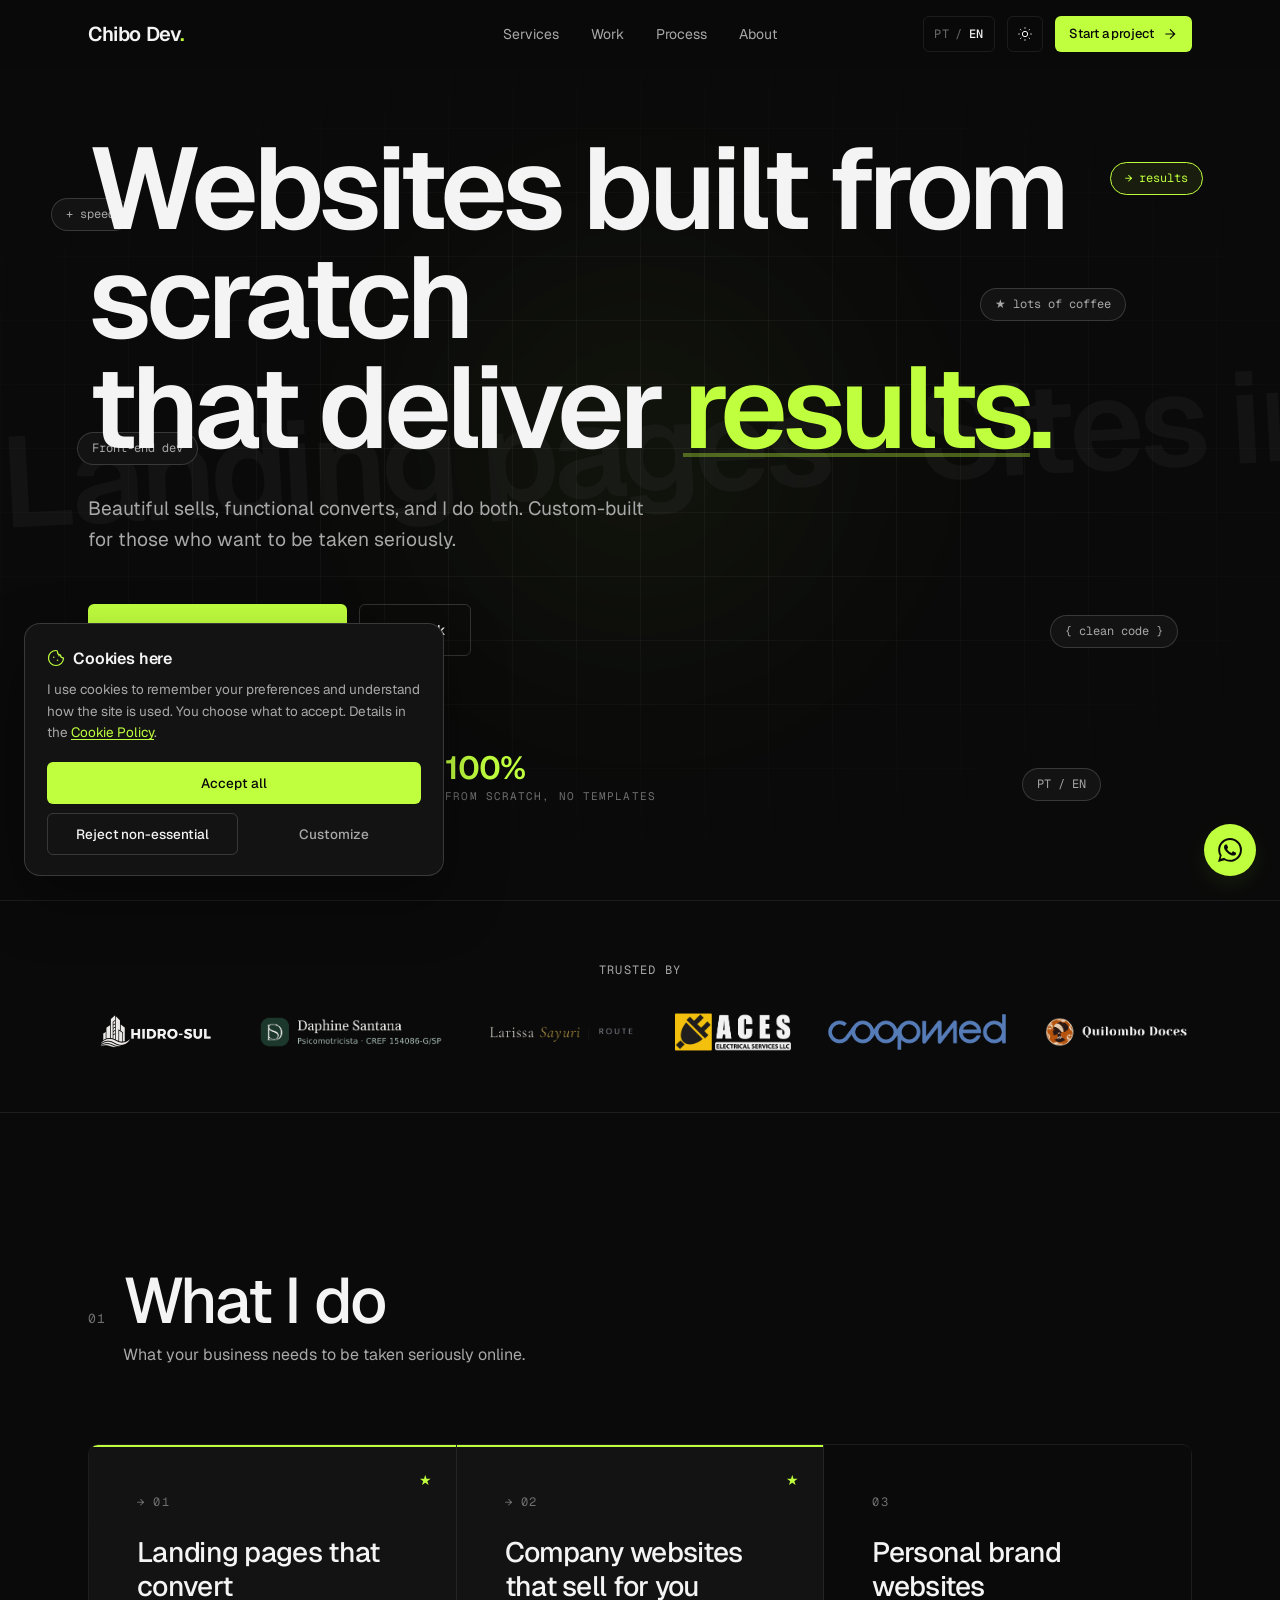
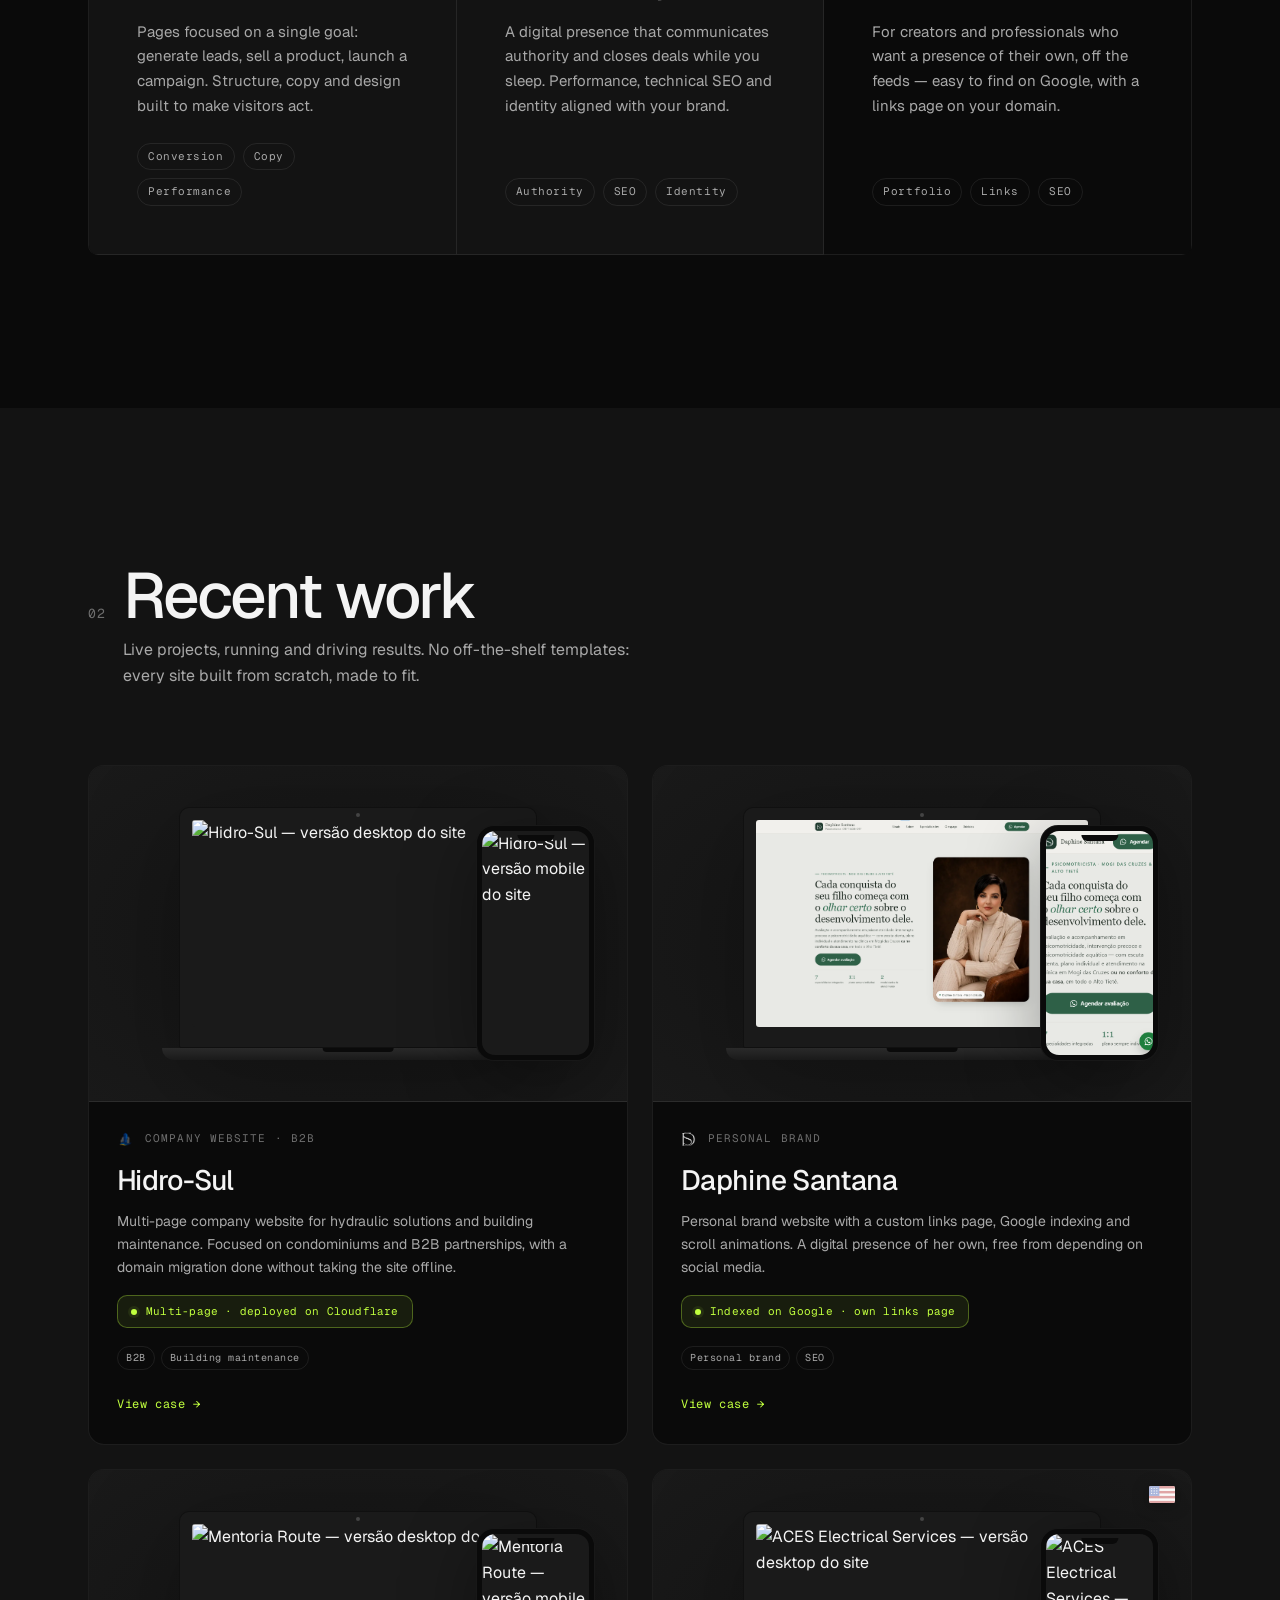
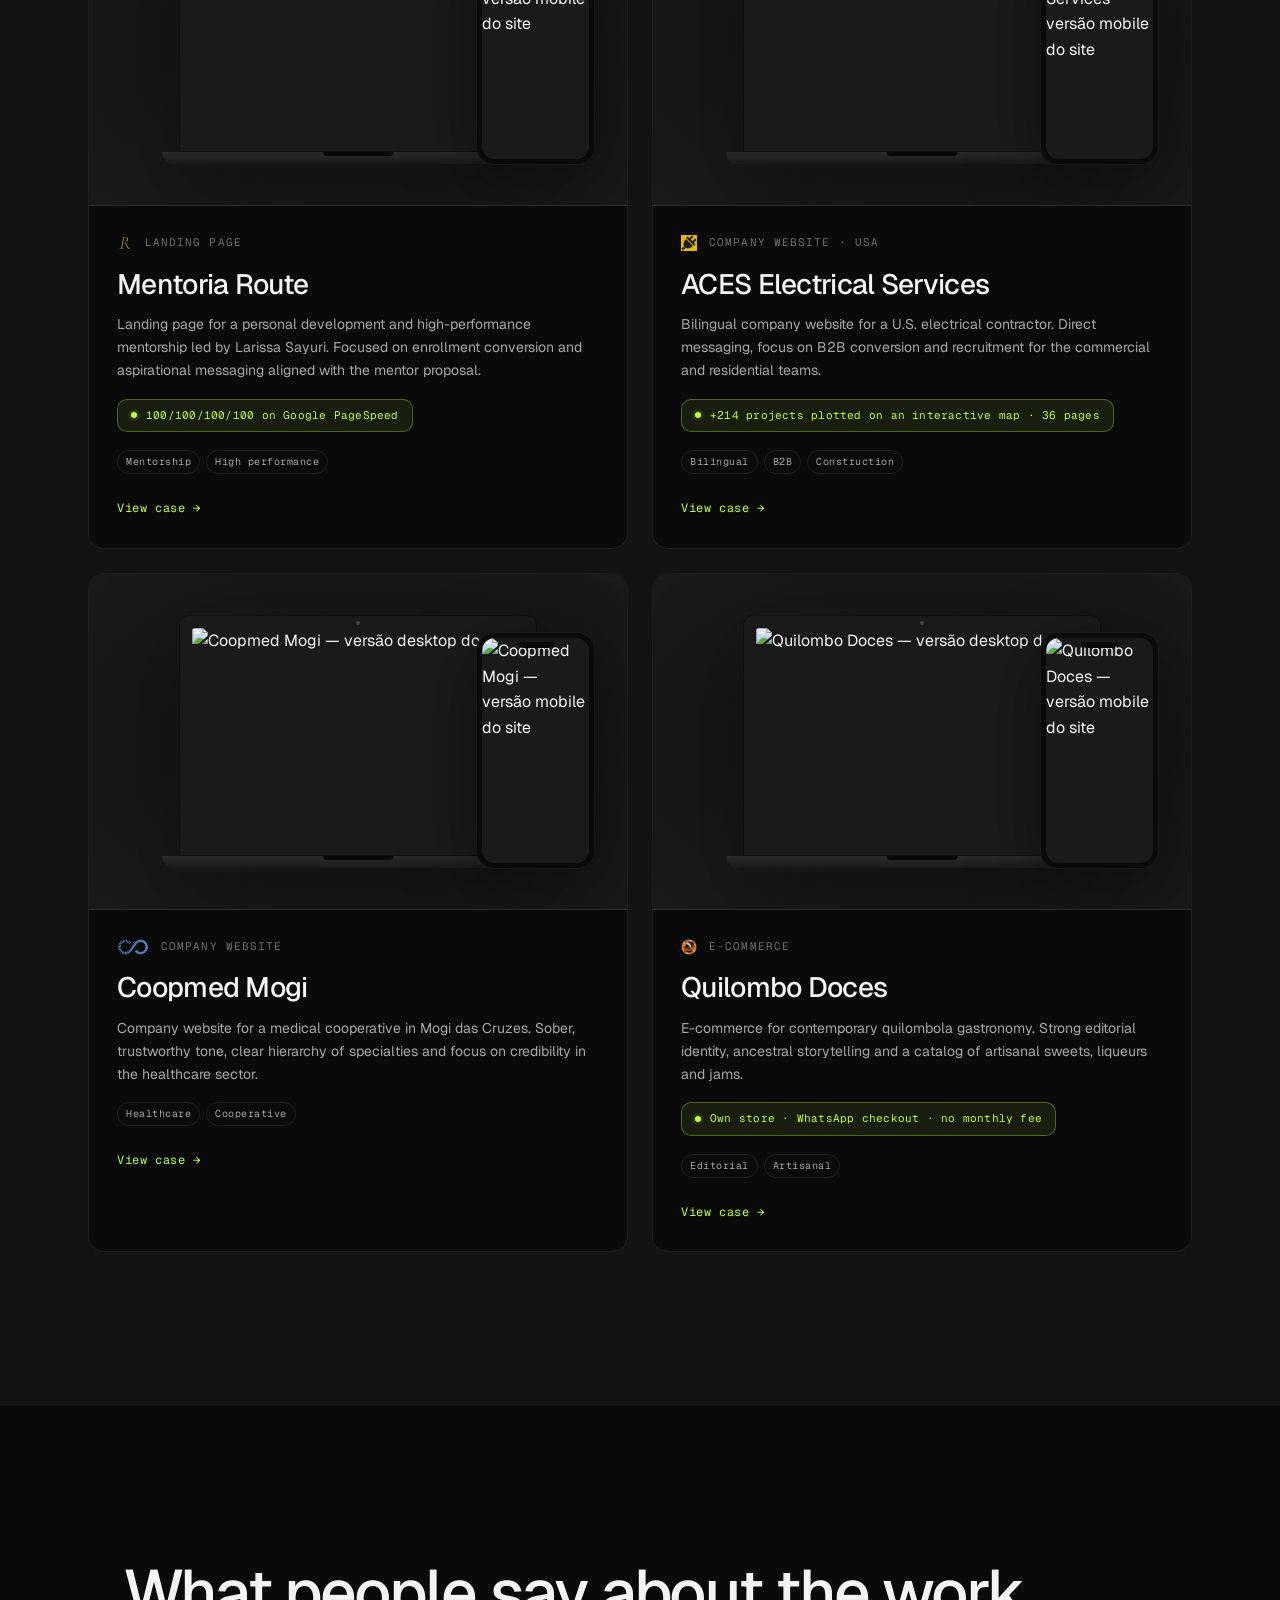
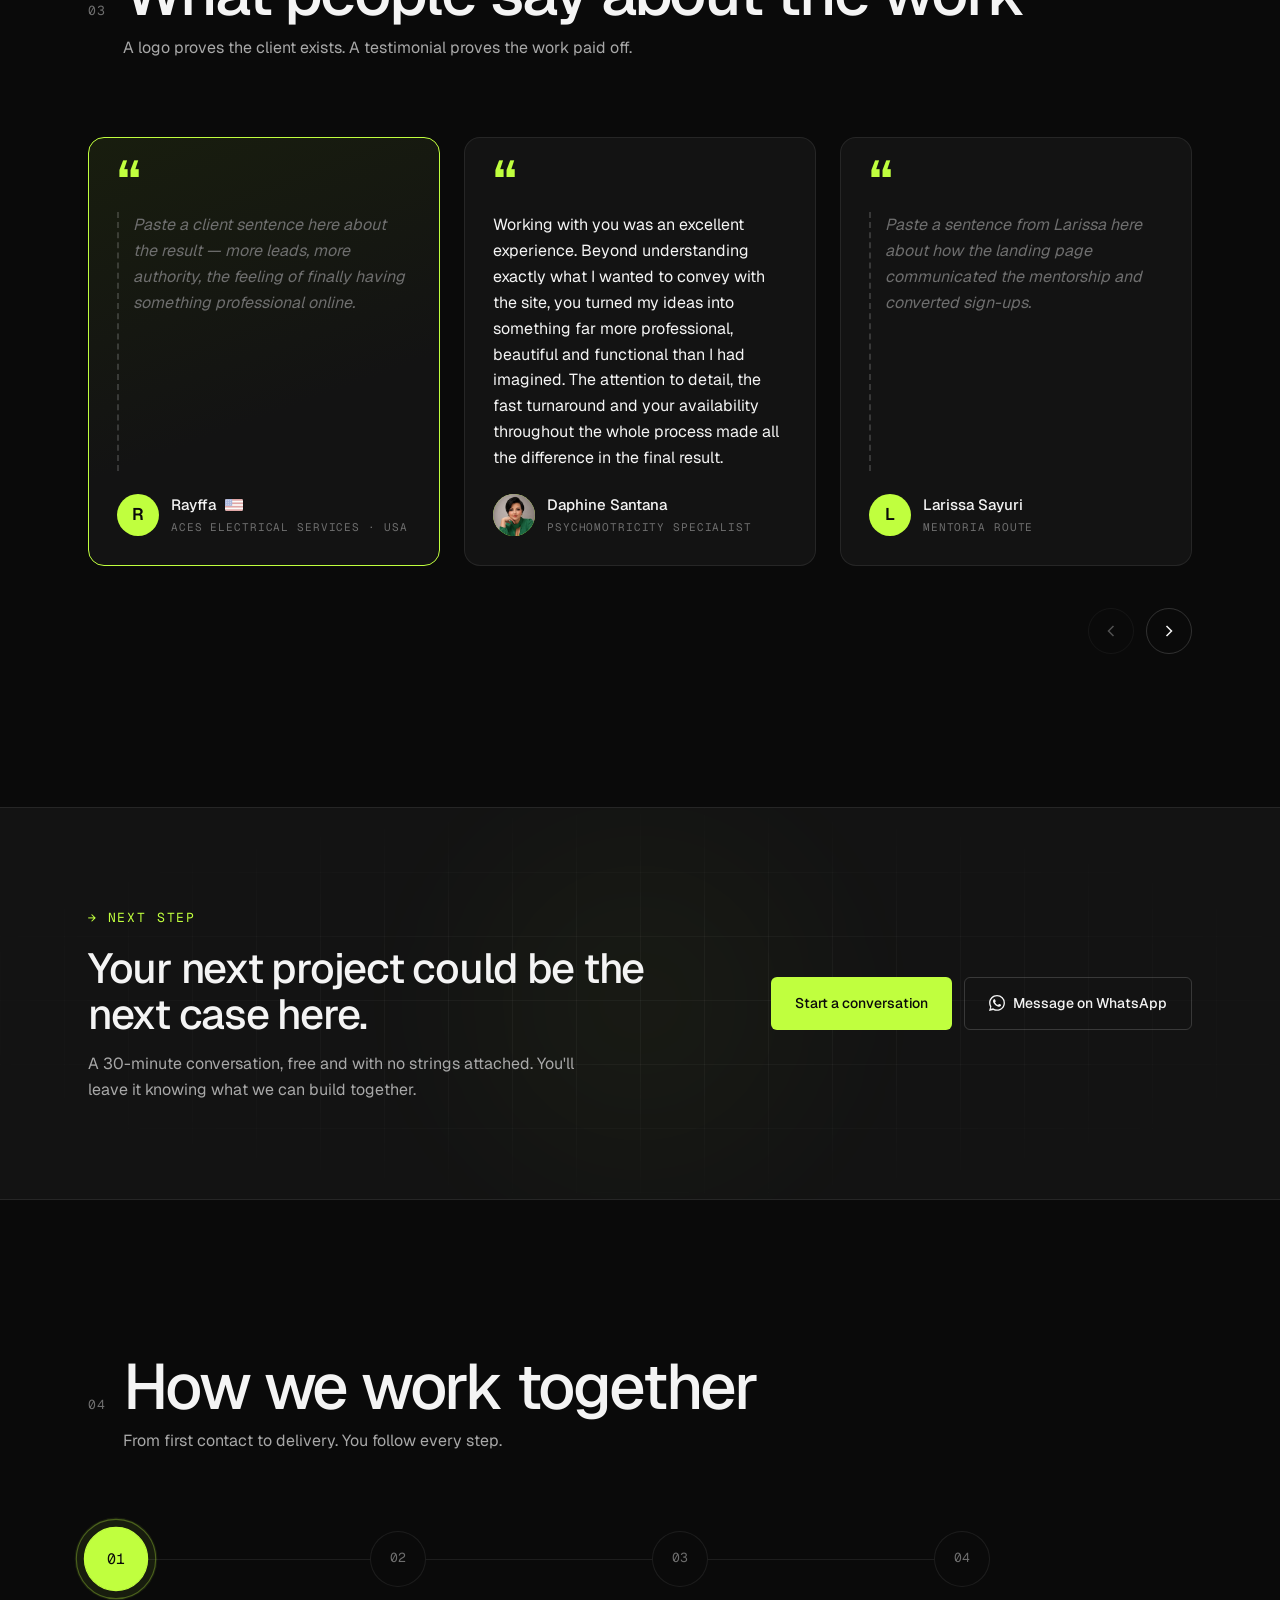
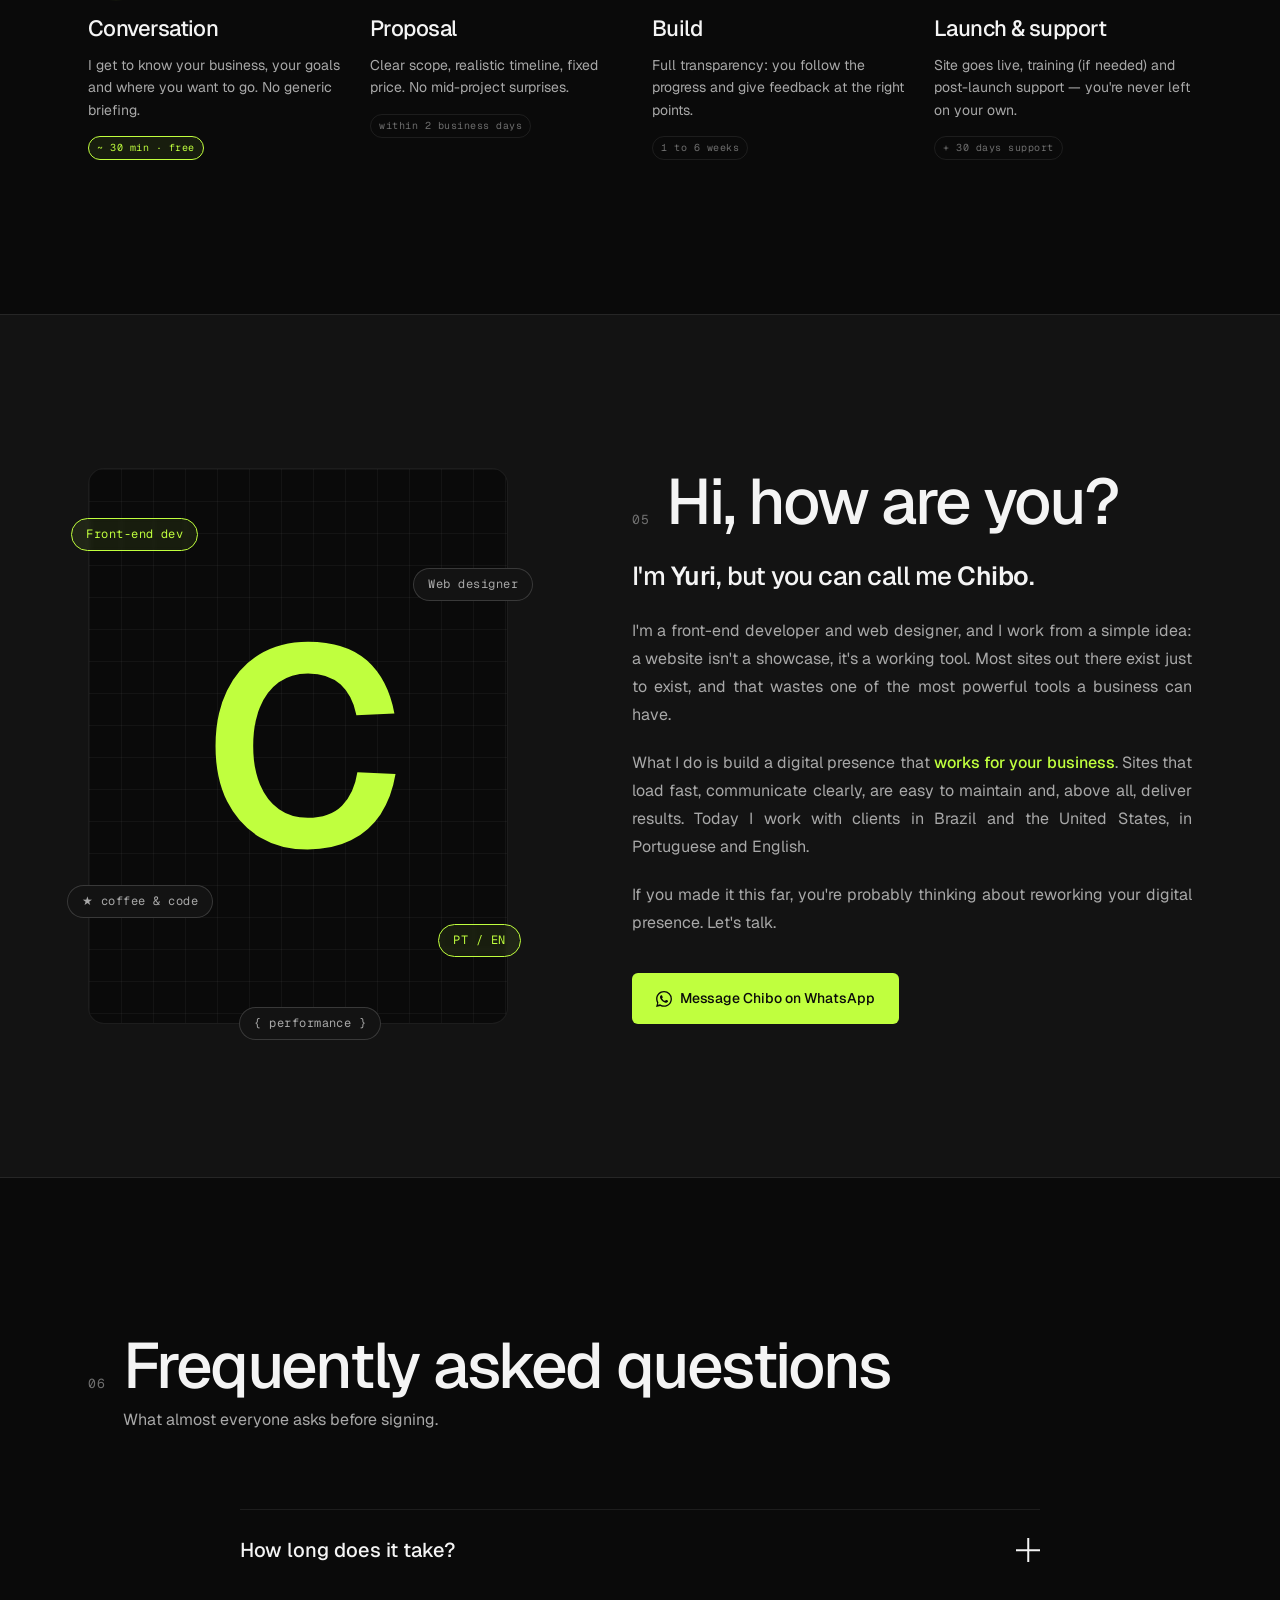
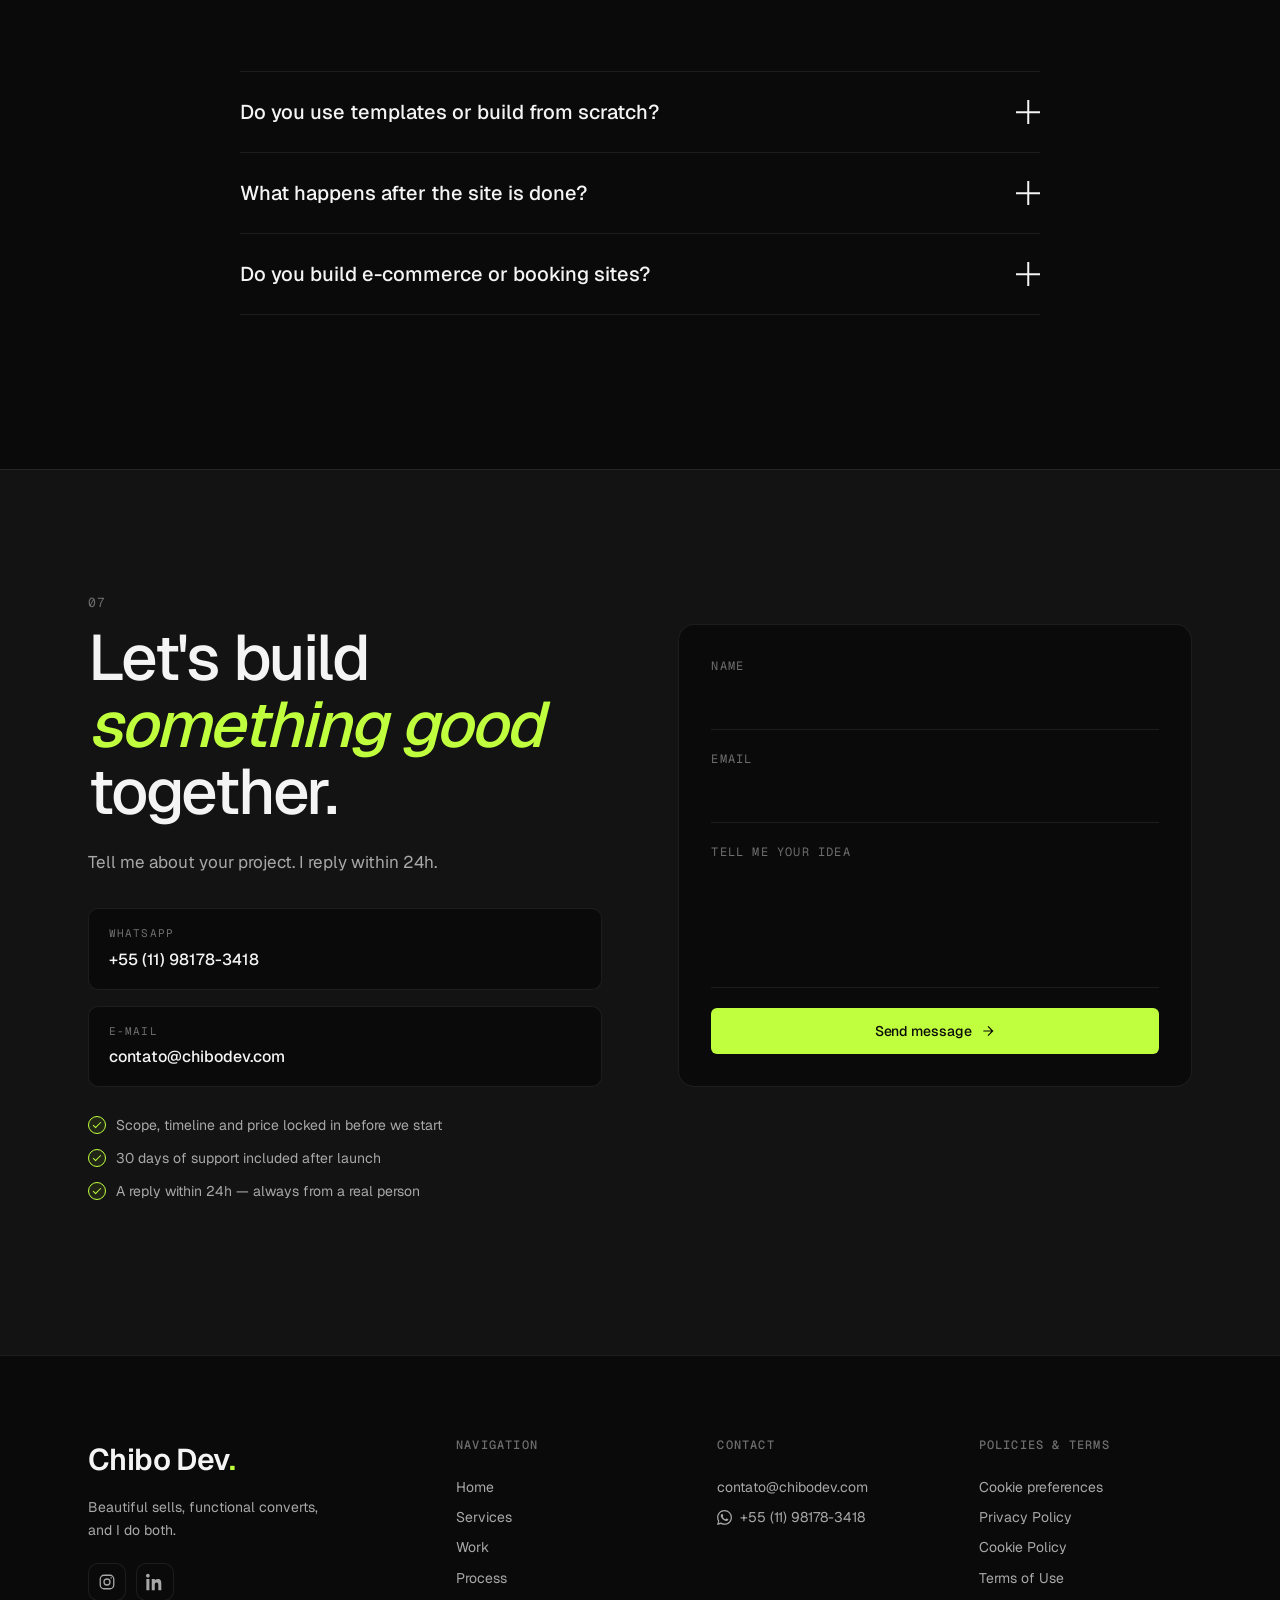
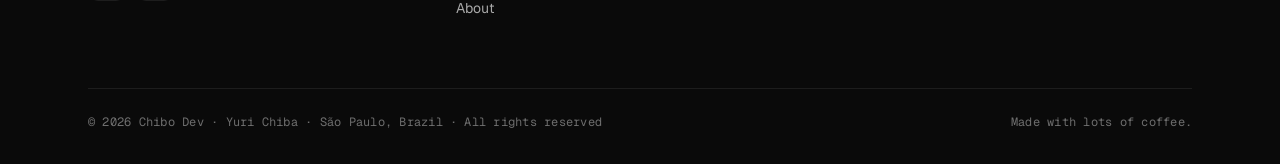
==== commit b9eeba8a: "Add files via upload" ====
--- a/index.html
+++ b/index.html
@@ -174,6 +174,9 @@
       <span class="hero-pill hero-pill--2" data-i18n="hero.pill2">★ muito café</span>
       <span class="hero-pill hero-pill--3" data-i18n="hero.pill3">{ código limpo }</span>
       <span class="hero-pill hero-pill--4" data-i18n="hero.pill4">+ velocidade</span>
+      <span class="hero-pill hero-pill--5" data-i18n="hero.pill5">Dev front-end</span>
+      <span class="hero-pill hero-pill--6" data-i18n="hero.pill6">Web designer</span>
+      <span class="hero-pill hero-pill--7" data-i18n="hero.pill7">PT / EN</span>
     </div>
 
     <div class="container hero__container">
@@ -226,13 +229,18 @@
     <div class="container">
       <p class="logos__title" data-i18n="logos.title">Quem já confiou no meu trabalho</p>
       <div class="logos__row">
-        <!-- Logos: PNG transparente, ~80px de altura · assets/img/logo-*.png -->
-        <img class="logo-img" src="assets/img/logo-aces.png" alt="ACES Electrical Services" loading="lazy" decoding="async" />
-        <img class="logo-img" src="assets/img/logo-hidro-sul.png" alt="Hidro-Sul" loading="lazy" decoding="async" />
-        <img class="logo-img" src="assets/img/logo-mentoria-route.png" alt="Mentoria Route" loading="lazy" decoding="async" />
-        <img class="logo-img" src="assets/img/logo-daphine-santana.png" alt="Daphine Santana" loading="lazy" decoding="async" />
-        <img class="logo-img" src="assets/img/logo-quilombo-doces.png" alt="Quilombo Doces" loading="lazy" decoding="async" />
-        <img class="logo-img" src="assets/img/logo-coopmed.png" alt="Coopmed Mogi" loading="lazy" decoding="async" />
+        <!-- Logos: PNG transparente · monocromático branco via CSS · ordem = Trabalhos recentes -->
+        <img class="logo-img logo-img--dark" src="assets/img/hidro-sul-logo-extensa-branca-fundo-transparente.png" alt="Hidro-Sul" loading="lazy" decoding="async" onerror="this.remove()" />
+        <img class="logo-img logo-img--light" src="assets/img/hidro-sul-logo-extensa-fundo-transparente.png" alt="Hidro-Sul" loading="lazy" decoding="async" onerror="this.remove()" />
+        <img class="logo-img logo-img--dark" src="assets/img/daphine-santana-logo-extensa-branca-fundo-transparente.png" alt="Daphine Santana" loading="lazy" decoding="async" onerror="this.remove()" />
+        <img class="logo-img logo-img--light" src="assets/img/daphine-santana-logo-extensa-transparente.png" alt="Daphine Santana" loading="lazy" decoding="async" onerror="this.remove()" />
+        <img class="logo-img logo-img--dark" src="assets/img/larissa-sayuri-route-logo-extensa-transparente.png" alt="Mentoria Route" loading="lazy" decoding="async" onerror="this.remove()" />
+        <img class="logo-img logo-img--light" src="assets/img/larissa-sayuri-route-logo-extensa-preta-fundo-transparente.png" alt="Mentoria Route" loading="lazy" decoding="async" onerror="this.remove()" />
+        <img class="logo-img logo-img--dark" src="assets/img/aces-logo-extensa-branca-fundo-transparente.png" alt="ACES Electrical Services" loading="lazy" decoding="async" onerror="this.remove()" />
+        <img class="logo-img logo-img--light" src="assets/img/aces-logo-extensa-preta-fundo-transparente.png" alt="ACES Electrical Services" loading="lazy" decoding="async" onerror="this.remove()" />
+        <img class="logo-img" src="assets/img/coopmed-logo-extensa-fundo-transparente.png" alt="Coopmed Mogi" loading="lazy" decoding="async" onerror="this.remove()" />
+        <img class="logo-img logo-img--dark" src="assets/img/quilombo-doces-logo-extensa-branco-transparente.png" alt="Quilombo Doces" loading="lazy" decoding="async" onerror="this.remove()" />
+        <img class="logo-img logo-img--light" src="assets/img/quilombo-doces-logo-extensa-transparente.png" alt="Quilombo Doces" loading="lazy" decoding="async" onerror="this.remove()" />
       </div>
     </div>
   </section>
@@ -245,6 +253,7 @@
       <header class="section-head">
         <span class="section-head__num">01</span>
         <h2 class="section-head__title" data-i18n="services.title">O que eu faço</h2>
+        <p class="section-head__sub" data-i18n="services.sub">O que o seu negócio precisa pra ser levado a sério no digital.</p>
       </header>
 
       <div class="services__grid">
@@ -302,6 +311,7 @@
       <header class="section-head">
         <span class="section-head__num">02</span>
         <h2 class="section-head__title" data-i18n="work.title">Trabalhos recentes</h2>
+        <p class="section-head__sub" data-i18n="work.sub">Projetos no ar, rodando e gerando resultado. Nada de template pronto: cada site é feito do zero, sob medida.</p>
       </header>
 
       <div class="work__grid">
@@ -334,8 +344,8 @@
           </div>
           <div class="case__info">
             <div class="case__meta">
+              <img class="case__logo" src="assets/img/hidro-sul-logo-pequena-transparente.png" alt="" aria-hidden="true" onerror="this.remove()" />
               <span class="case__type" data-i18n="work.case06.type">Site Institucional · B2B</span>
-              <span class="case__status case__status--live" data-i18n="work.case06.status">Entregue</span>
             </div>
             <h3 class="case__title" data-i18n="work.case06.title">Hidro-Sul</h3>
             <p class="case__desc" data-i18n="work.case06.desc">
@@ -382,8 +392,9 @@
           </div>
           <div class="case__info">
             <div class="case__meta">
+              <img class="case__logo case__logo--dark" src="assets/img/daphine-santana-logo-pequena-transparente.png" alt="" aria-hidden="true" onerror="this.remove()" />
+              <img class="case__logo case__logo--light" src="assets/img/daphine-santana-logo-pequena-verde-fundo-transparente.png" alt="" aria-hidden="true" onerror="this.remove()" />
               <span class="case__type" data-i18n="work.case07.type">Marca Pessoal</span>
-              <span class="case__status case__status--live" data-i18n="work.case07.status">Entregue</span>
             </div>
             <h3 class="case__title" data-i18n="work.case07.title">Daphine Santana</h3>
             <p class="case__desc" data-i18n="work.case07.desc">
@@ -430,8 +441,8 @@
           </div>
           <div class="case__info">
             <div class="case__meta">
+              <img class="case__logo" src="assets/img/larissa-sayuri-route-logo-pequena-transparente.png" alt="" aria-hidden="true" onerror="this.remove()" />
               <span class="case__type" data-i18n="work.case05.type">Landing Page</span>
-              <span class="case__status case__status--live" data-i18n="work.case05.status">Entregue</span>
             </div>
             <h3 class="case__title" data-i18n="work.case05.title">Mentoria Route</h3>
             <p class="case__desc" data-i18n="work.case05.desc">
@@ -479,8 +490,8 @@
           </div>
           <div class="case__info">
             <div class="case__meta">
+              <img class="case__logo" src="assets/img/aces-logo-pequena-transparente.png" alt="" aria-hidden="true" onerror="this.remove()" />
               <span class="case__type" data-i18n="work.case01.type">Site Institucional · EUA</span>
-              <span class="case__status case__status--live" data-i18n="work.case01.status">Entregue</span>
             </div>
             <h3 class="case__title" data-i18n="work.case01.title">ACES Electrical Services</h3>
             <p class="case__desc" data-i18n="work.case01.desc">
@@ -528,8 +539,8 @@
           </div>
           <div class="case__info">
             <div class="case__meta">
+              <img class="case__logo" src="assets/img/coopmed-logo-pequena-fundo-transparente.png" alt="" aria-hidden="true" onerror="this.remove()" />
               <span class="case__type" data-i18n="work.case03.type">Site Institucional</span>
-              <span class="case__status case__status--live" data-i18n="work.case03.status">Entregue</span>
             </div>
             <h3 class="case__title" data-i18n="work.case03.title">Coopmed Mogi</h3>
             <p class="case__desc" data-i18n="work.case03.desc">
@@ -572,8 +583,8 @@
           </div>
           <div class="case__info">
             <div class="case__meta">
+              <img class="case__logo" src="assets/img/quilombo-doces-logo-pequena-transparente.png" alt="" aria-hidden="true" onerror="this.remove()" />
               <span class="case__type" data-i18n="work.case02.type">E-commerce</span>
-              <span class="case__status case__status--live" data-i18n="work.case02.status">Entregue</span>
             </div>
             <h3 class="case__title" data-i18n="work.case02.title">Quilombo Doces</h3>
             <p class="case__desc" data-i18n="work.case02.desc">
@@ -711,6 +722,7 @@
       <header class="section-head">
         <span class="section-head__num">04</span>
         <h2 class="section-head__title" data-i18n="process.title">Como a gente trabalha junto</h2>
+        <p class="section-head__sub" data-i18n="process.sub">Do primeiro contato à entrega. Você acompanha cada etapa.</p>
       </header>
 
       <div class="process__wrap">
@@ -767,11 +779,12 @@
         <div class="about__monogram">
           <span>C</span>
         </div>
-        <div class="about__tags">
-          <span class="about__tag" data-i18n="about.tag1">Dev front-end</span>
-          <span class="about__tag" data-i18n="about.tag2">Web designer</span>
-          <span class="about__tag" data-i18n="about.tag3">SEO</span>
-          <span class="about__tag" data-i18n="about.tag4">UX</span>
+        <div class="about__pills">
+          <span class="about-pill about-pill--1" data-i18n="about.tag1">Dev front-end</span>
+          <span class="about-pill about-pill--2" data-i18n="about.tag2">Web designer</span>
+          <span class="about-pill about-pill--3" data-i18n="about.tag3">PT / EN</span>
+          <span class="about-pill about-pill--4" data-i18n="about.tag4">★ café &amp; código</span>
+          <span class="about-pill about-pill--5" data-i18n="about.tag5">{ performance }</span>
         </div>
       </div>
 
@@ -814,6 +827,7 @@
       <header class="section-head">
         <span class="section-head__num">06</span>
         <h2 class="section-head__title" data-i18n="faq.title">Dúvidas frequentes</h2>
+        <p class="section-head__sub" data-i18n="faq.sub">O que quase todo mundo pergunta antes de fechar.</p>
       </header>
 
       <div class="faq__list">
--- a/assets/css/style.css
+++ b/assets/css/style.css
@@ -99,11 +99,12 @@
 
 /* ----- Section head ----- */
 .section-head {
-  display: flex;
+  display: grid;
+  grid-template-columns: auto 1fr;
   align-items: baseline;
-  gap: 16px;
+  column-gap: 16px;
+  row-gap: 0;
   margin-bottom: clamp(40px, 6vw, 80px);
-  flex-wrap: wrap;
 }
 .section-head--inline { margin-bottom: 24px; }
 
@@ -123,7 +124,7 @@
 }
 
 .section-head__sub {
-  flex-basis: 100%;
+  grid-column: 2;
   font-size: 16px;
   line-height: 1.6;
   color: var(--text-soft);
@@ -368,7 +369,7 @@
   pointer-events: none;
   overflow: hidden;
   z-index: 1;
-  opacity: 0.06;
+  opacity: 0.035;
 }
 .hero__marquee-track {
   display: flex;
@@ -402,27 +403,49 @@
   border-radius: 100px;
   color: var(--text-soft);
   white-space: nowrap;
-  animation: floatPill 6s ease-in-out infinite;
   opacity: 0;
+  animation: pillIn 0.7s ease-out both, pillSway 5s ease-in-out infinite;
 }
 .hero-pill--1 {
   top: 18%; right: 6%;
-  animation-delay: 1s;
+  animation-delay: 0.8s, -0.4s;
+  animation-duration: 0.7s, 4.8s;
   color: var(--accent);
   border-color: var(--accent);
   background: var(--accent-soft);
 }
 .hero-pill--2 {
   top: 32%; right: 12%;
-  animation-delay: 1.4s;
+  animation-delay: 1.1s, -2.2s;
+  animation-duration: 0.7s, 5.4s;
 }
 .hero-pill--3 {
   bottom: 28%; right: 8%;
-  animation-delay: 1.8s;
+  animation-delay: 1.4s, -1.1s;
+  animation-duration: 0.7s, 4.4s;
 }
 .hero-pill--4 {
   top: 22%; left: 4%;
-  animation-delay: 2.2s;
+  animation-delay: 1.7s, -3s;
+  animation-duration: 0.7s, 5.6s;
+}
+.hero-pill--5 {
+  top: 48%; left: 6%;
+  animation-delay: 2s, -1.7s;
+  animation-duration: 0.7s, 5.1s;
+}
+.hero-pill--6 {
+  bottom: 22%; left: 7%;
+  animation-delay: 2.3s, -0.6s;
+  animation-duration: 0.7s, 4.7s;
+  color: var(--accent);
+  border-color: var(--accent);
+  background: var(--accent-soft);
+}
+.hero-pill--7 {
+  bottom: 11%; right: 14%;
+  animation-delay: 2.6s, -2.8s;
+  animation-duration: 0.7s, 5.3s;
 }
 
 .hero__meta {
@@ -583,7 +606,7 @@
 .logos__title {
   font-family: 'Geist Mono', monospace;
   font-size: 12px;
-  color: var(--text-mute);
+  color: var(--text-soft);
   text-transform: uppercase;
   letter-spacing: 0.1em;
   text-align: center;
@@ -613,17 +636,32 @@
 
 /* ----- Logos de clientes (imagens PNG) ----- */
 .logo-img {
-  height: 30px;
+  height: auto;
+  max-height: 40px;
   width: auto;
-  max-width: 180px;
+  max-width: 170px;
   object-fit: contain;
-  opacity: .7;
+  opacity: .95;
   transition: opacity .3s var(--ease), transform .3s var(--ease);
 }
 .logo-img:hover {
   opacity: 1;
   transform: translateY(-2px);
 }
+@media (min-width: 900px) {
+  .logos__row {
+    flex-wrap: nowrap;
+    gap: clamp(16px, 2.5vw, 40px);
+  }
+  .logo-img {
+    flex: 0 1 auto;
+    min-width: 0;
+    max-width: 100%;
+  }
+}
+/* Troca de logo por tema (claro/escuro) */
+[data-theme="dark"] .logo-img--light { display: none; }
+[data-theme="light"] .logo-img--dark { display: none; }
 
 /* ============================================== */
 /* SERVICES                                        */
@@ -1018,6 +1056,15 @@
   text-transform: uppercase;
   letter-spacing: 0.1em;
 }
+.case__logo {
+  height: 16px;
+  width: auto;
+  max-width: 72px;
+  object-fit: contain;
+  opacity: 0.9;
+}
+[data-theme="dark"] .case__logo--light { display: none; }
+[data-theme="light"] .case__logo--dark { display: none; }
 .case__status {
   font-family: 'Geist Mono', monospace;
   font-size: 10px;
@@ -1237,12 +1284,13 @@
   display: grid;
   grid-template-columns: 1fr 1.2fr;
   gap: clamp(40px, 6vw, 80px);
-  align-items: center;
+  align-items: stretch;
 }
 
 .about__visual {
   position: relative;
-  aspect-ratio: 1;
+  align-self: stretch;
+  min-height: 360px;
   max-width: 420px;
 }
 .about__monogram {
@@ -1278,23 +1326,59 @@
   z-index: 1;
 }
 
-.about__tags {
-  position: absolute;
-  bottom: -16px; right: -16px;
-  display: flex;
-  flex-direction: column;
-  gap: 8px;
-  align-items: flex-end;
-}
-.about__tag {
-  font-family: 'Geist Mono', monospace;
-  font-size: 11px;
-  background: var(--bg);
+.about__pills {
+  position: absolute;
+  inset: 0;
+  pointer-events: none;
+  z-index: 2;
+}
+.about-pill {
+  position: absolute;
+  font-family: 'Geist Mono', monospace;
+  font-size: 12px;
+  padding: 6px 14px;
+  background: var(--bg-elev);
   border: 1px solid var(--border-strong);
-  padding: 6px 12px;
   border-radius: 100px;
   color: var(--text-soft);
-  letter-spacing: 0.05em;
+  white-space: nowrap;
+  letter-spacing: 0.04em;
+  opacity: 0;
+  animation: pillIn 0.7s ease-out both, pillSway 4.8s ease-in-out infinite;
+  backdrop-filter: blur(2px);
+}
+/* Verdes (accent) */
+.about-pill--1 {
+  top: 9%; left: -4%;
+  animation-delay: 0.4s, -0.5s;
+  animation-duration: 0.7s, 4.6s;
+  color: var(--accent);
+  border-color: var(--accent);
+  background: var(--accent-soft);
+}
+.about-pill--3 {
+  bottom: 12%; right: -3%;
+  animation-delay: 1s, -2.1s;
+  animation-duration: 0.7s, 5.2s;
+  color: var(--accent);
+  border-color: var(--accent);
+  background: var(--accent-soft);
+}
+/* Cinzas */
+.about-pill--2 {
+  top: 18%; right: -6%;
+  animation-delay: 0.7s, -1.3s;
+  animation-duration: 0.7s, 4.9s;
+}
+.about-pill--4 {
+  bottom: 19%; left: -5%;
+  animation-delay: 1.3s, -3s;
+  animation-duration: 0.7s, 5.4s;
+}
+.about-pill--5 {
+  bottom: -3%; left: 36%;
+  animation-delay: 1.6s, -0.8s;
+  animation-duration: 0.7s, 4.4s;
 }
 
 .about__content > p {
@@ -1303,6 +1387,10 @@
   line-height: 1.75;
   margin-bottom: 20px;
   max-width: 580px;
+}
+.about__content > p:not(.about__lead) {
+  text-align: justify;
+  text-justify: inter-word;
 }
 .about__lead {
   font-family: 'Geist', sans-serif !important;
@@ -1939,6 +2027,17 @@
   100% { opacity: 1; transform: translateY(0); }
 }
 
+/* Entrada (roda uma vez, só fade-in) */
+@keyframes pillIn {
+  from { opacity: 0; }
+  to   { opacity: 1; }
+}
+/* Balanço contínuo (só posição, nunca opacidade — não pisca) */
+@keyframes pillSway {
+  0%, 100% { transform: translateY(0); }
+  50%      { transform: translateY(-7px); }
+}
+
 /* Dot blinking subtle */
 @keyframes dotBlink {
   0%, 100% { opacity: 1; }
@@ -2317,7 +2416,14 @@
   .process__track { display: none; }
 
   .about__inner { grid-template-columns: 1fr; gap: 48px; }
-  .about__visual { max-width: 280px; margin: 0 auto; }
+  .about__visual { aspect-ratio: 1; min-height: 0; max-width: 280px; margin: 0 auto; }
+  /* Pills flutuantes: menos overhang e menos poluição no mobile */
+  .about-pill { font-size: 11px; padding: 5px 11px; }
+  .about-pill--1 { top: 7%; left: -2%; }
+  .about-pill--2 { top: 16%; right: -3%; }
+  .about-pill--3 { bottom: 10%; right: -2%; }
+  .about-pill--4 { display: none; }
+  .about-pill--5 { display: none; }
 
   .contact__inner {
     grid-template-columns: 1fr;
@@ -2341,6 +2447,7 @@
 
   /* Esconder pills em mobile (poluem) */
   .hero-pill--3, .hero-pill--4 { display: none; }
+  .hero-pill--5, .hero-pill--6, .hero-pill--7 { display: none; }
   .hero-pill--1 { top: 12%; right: 4%; }
   .hero-pill--2 { display: none; }
 
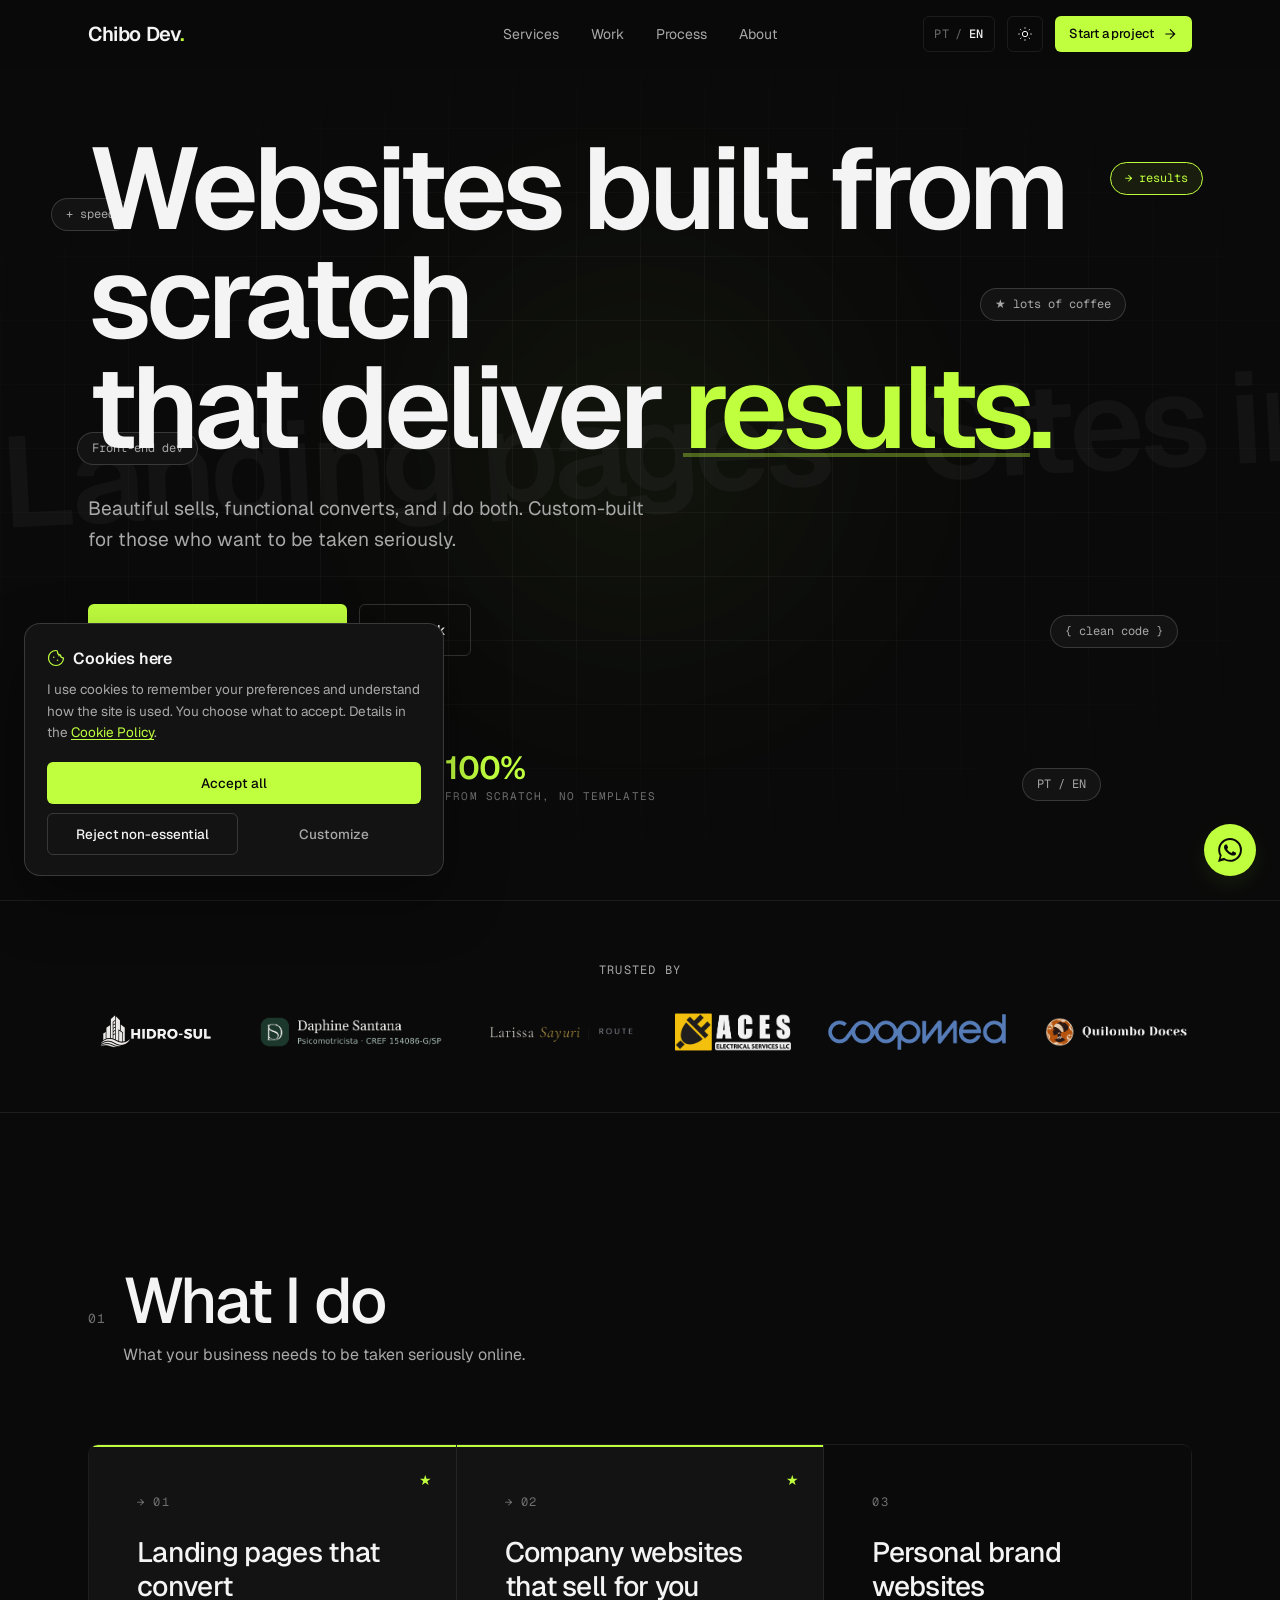
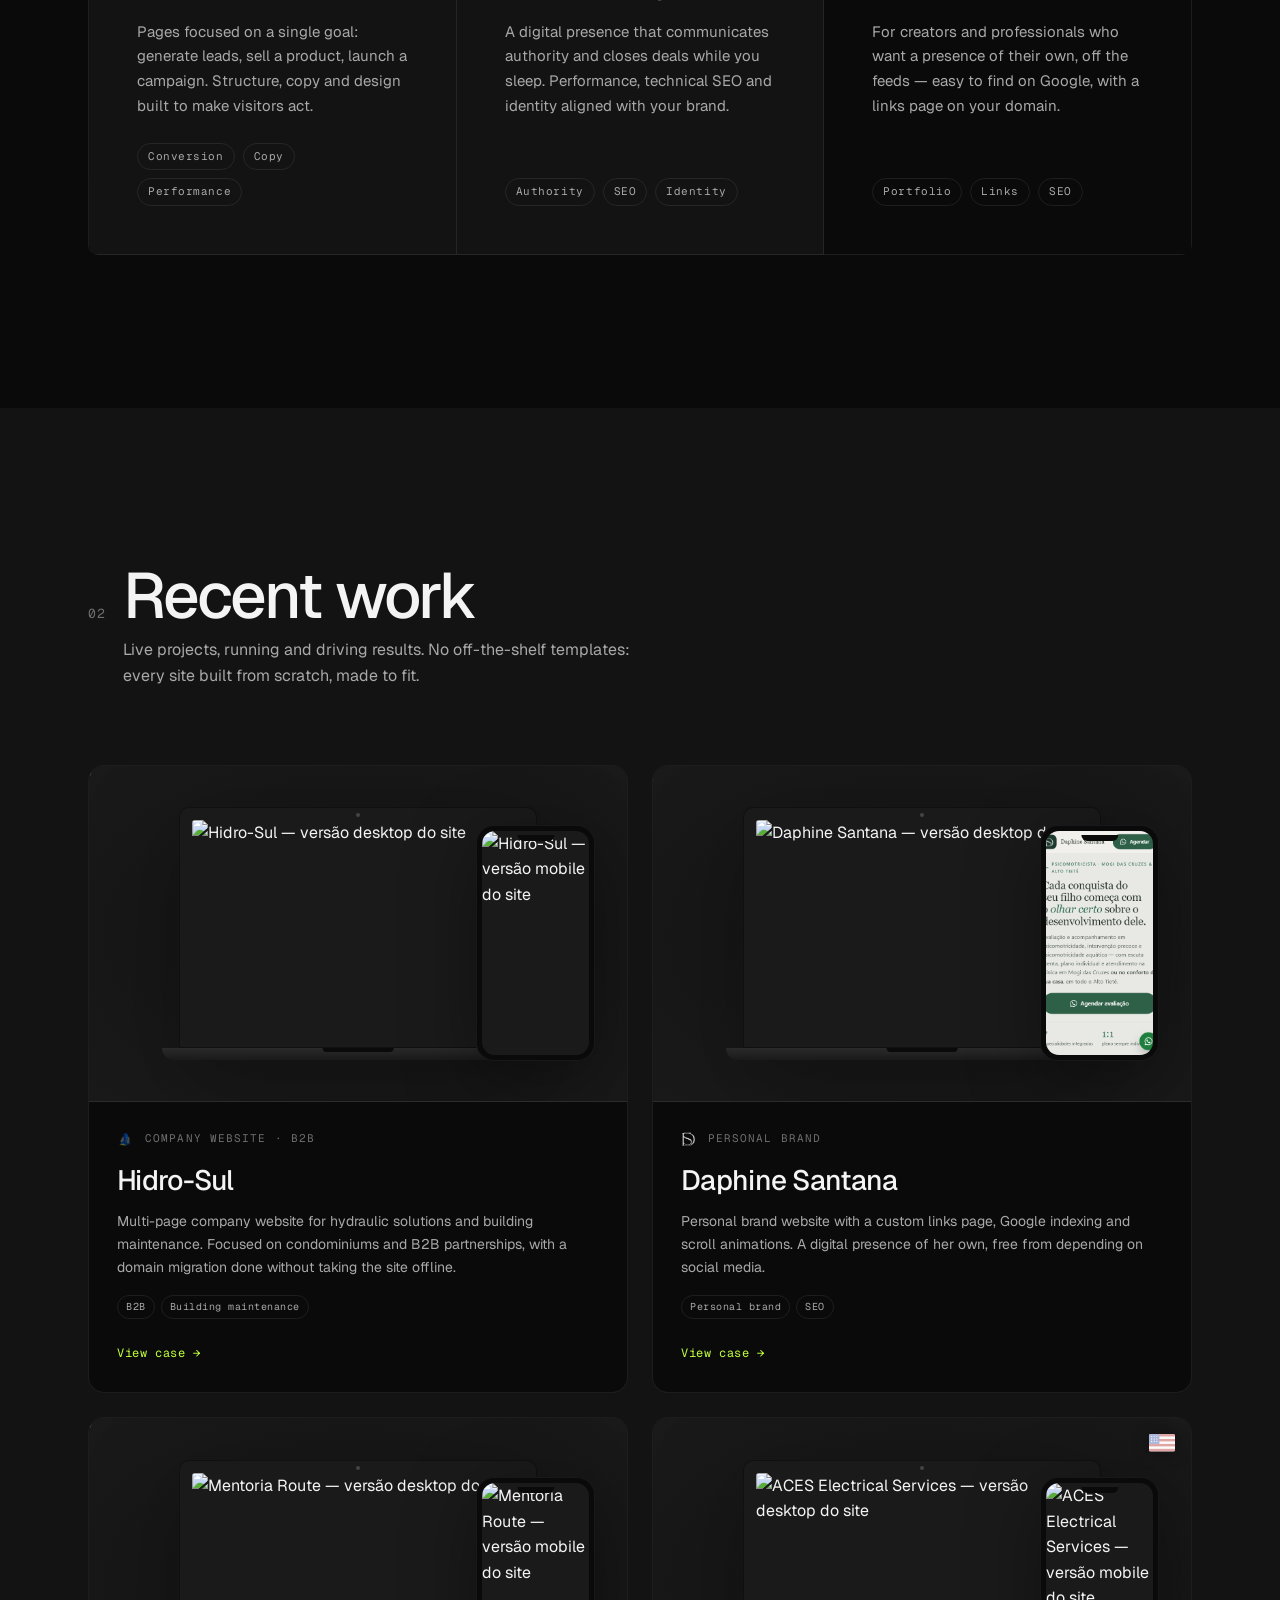
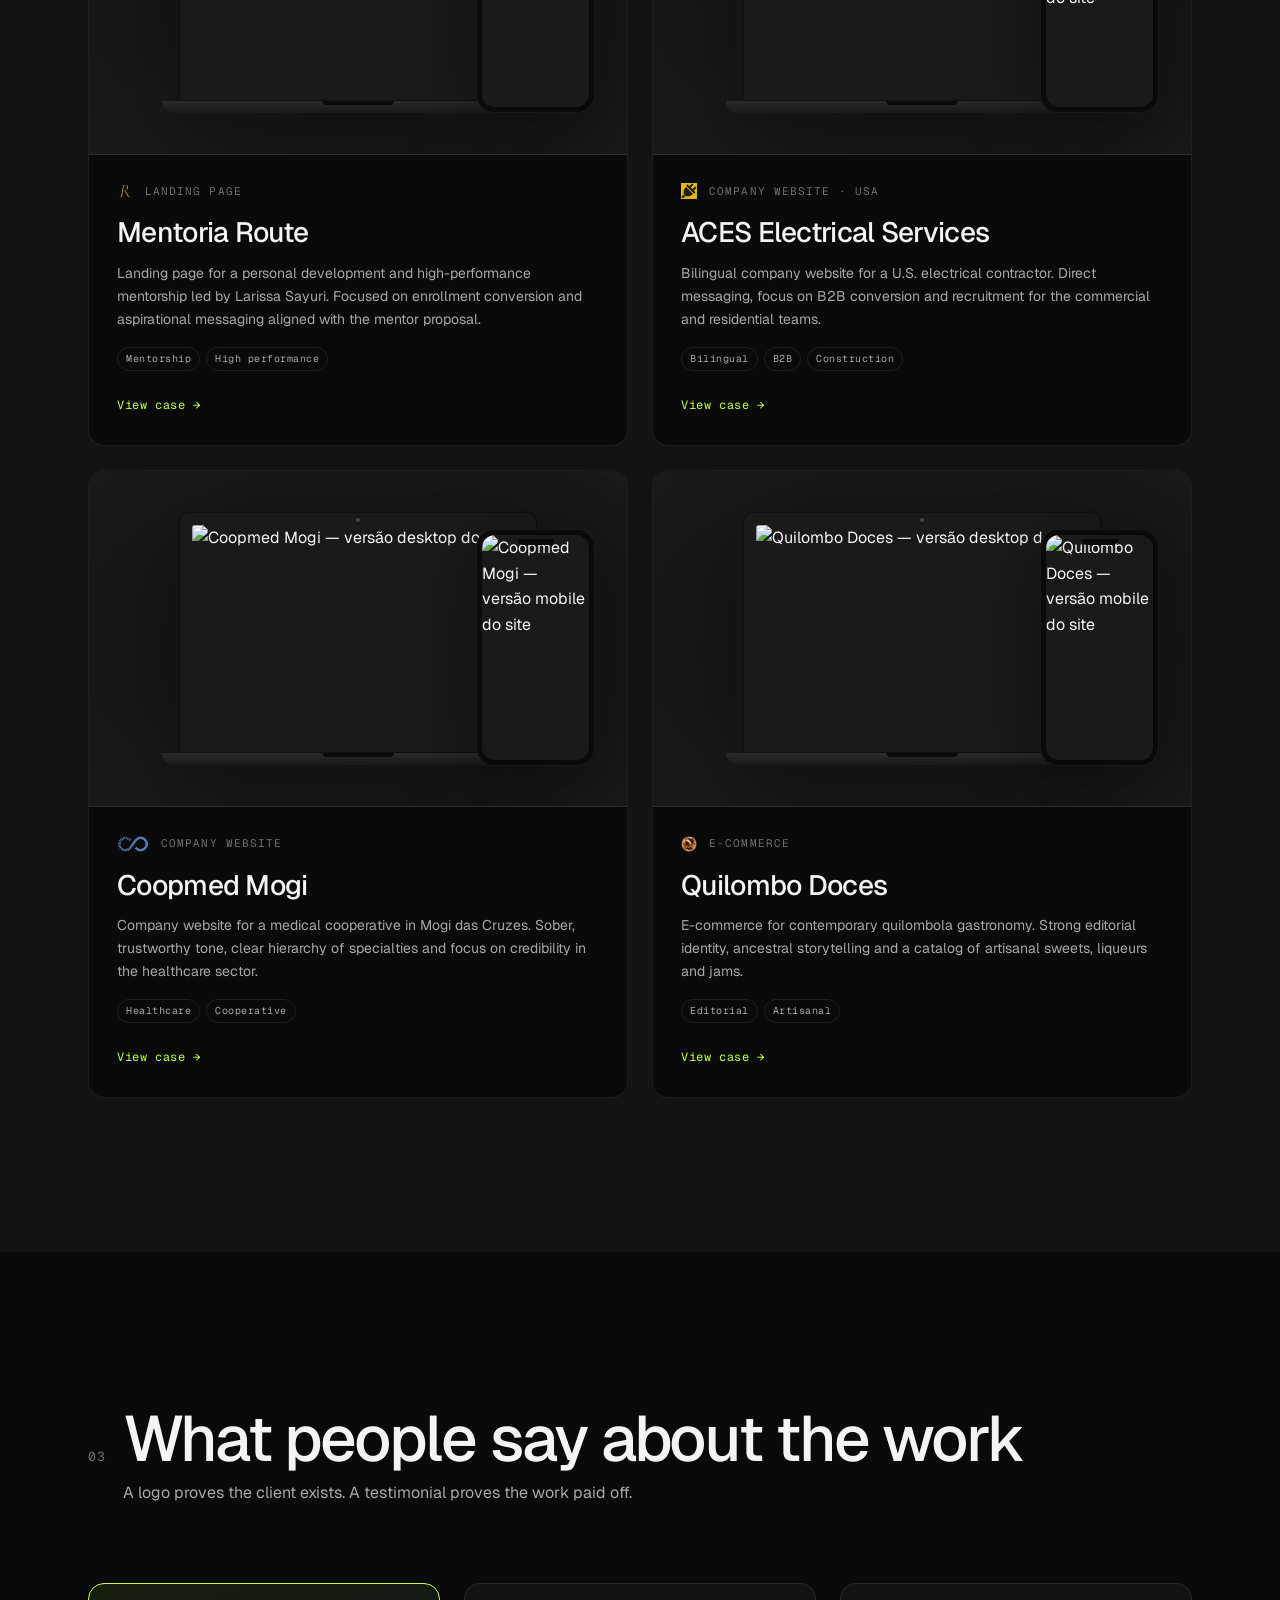
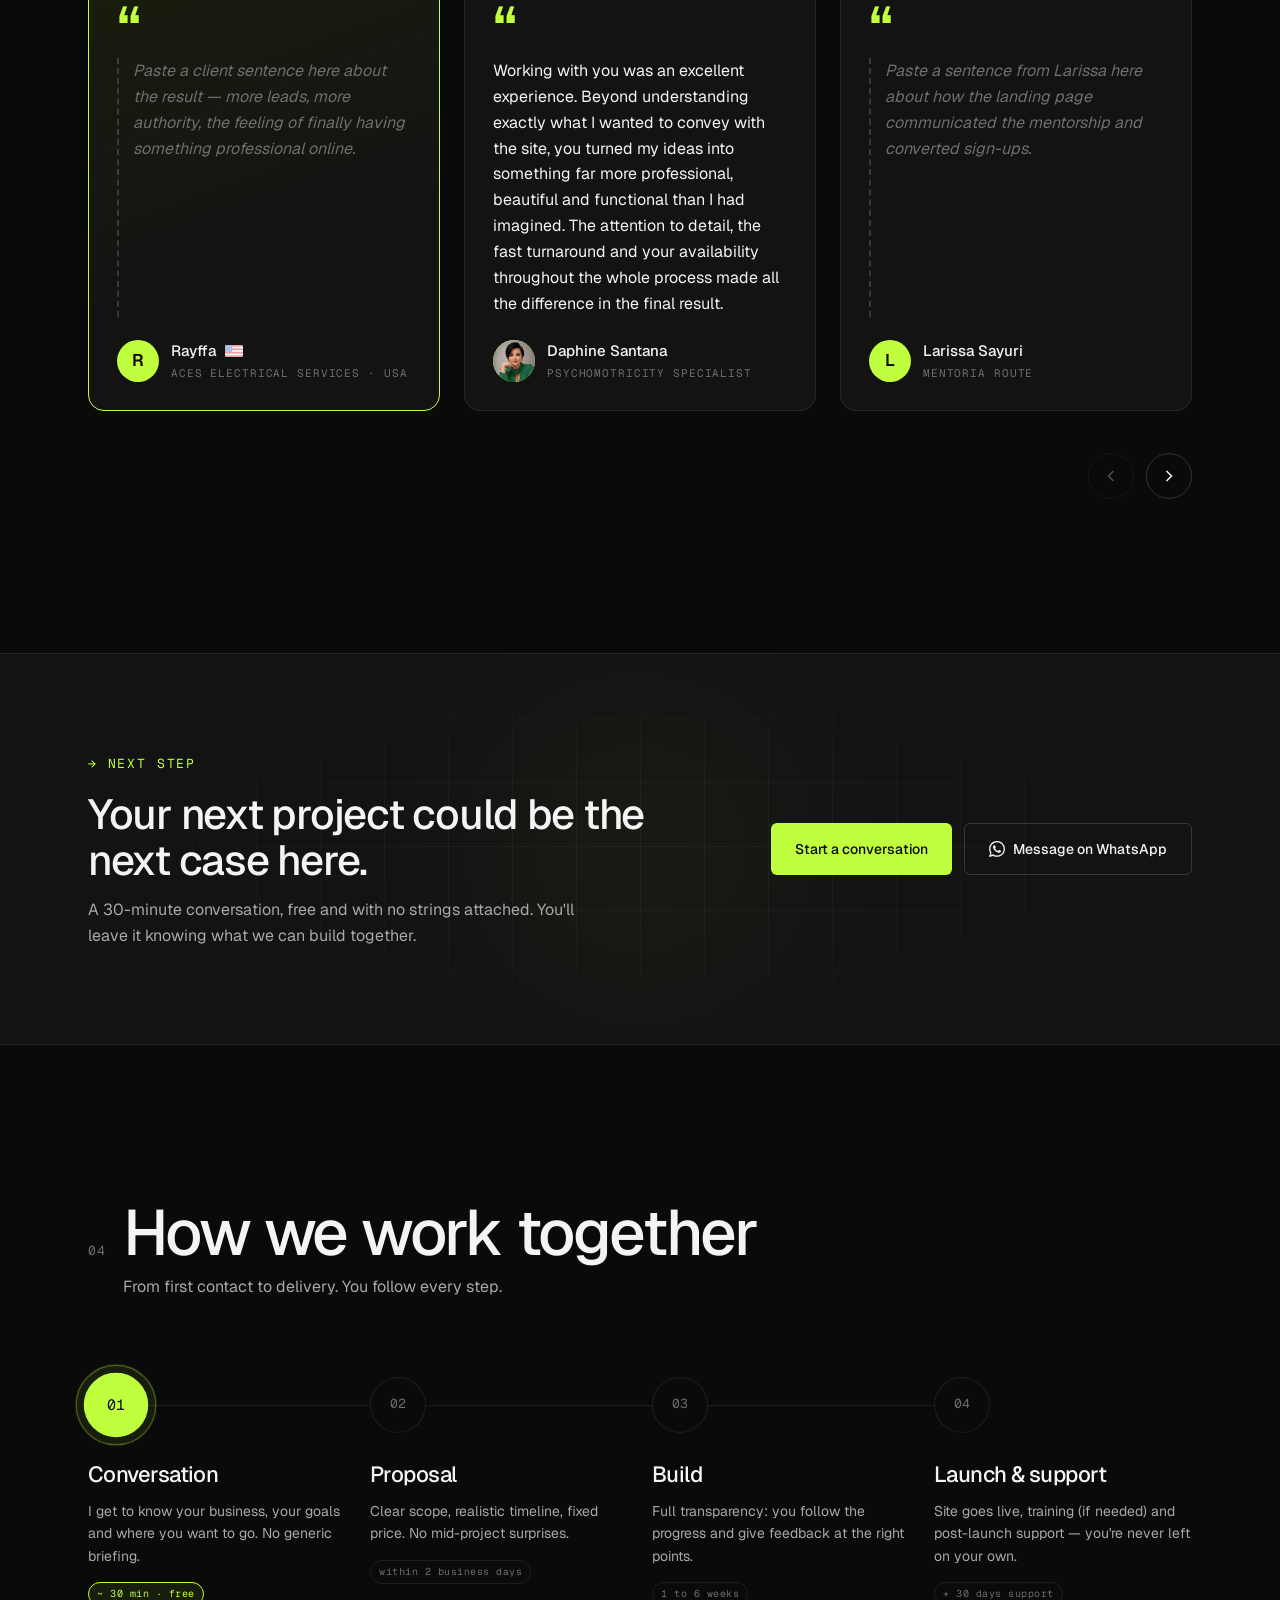
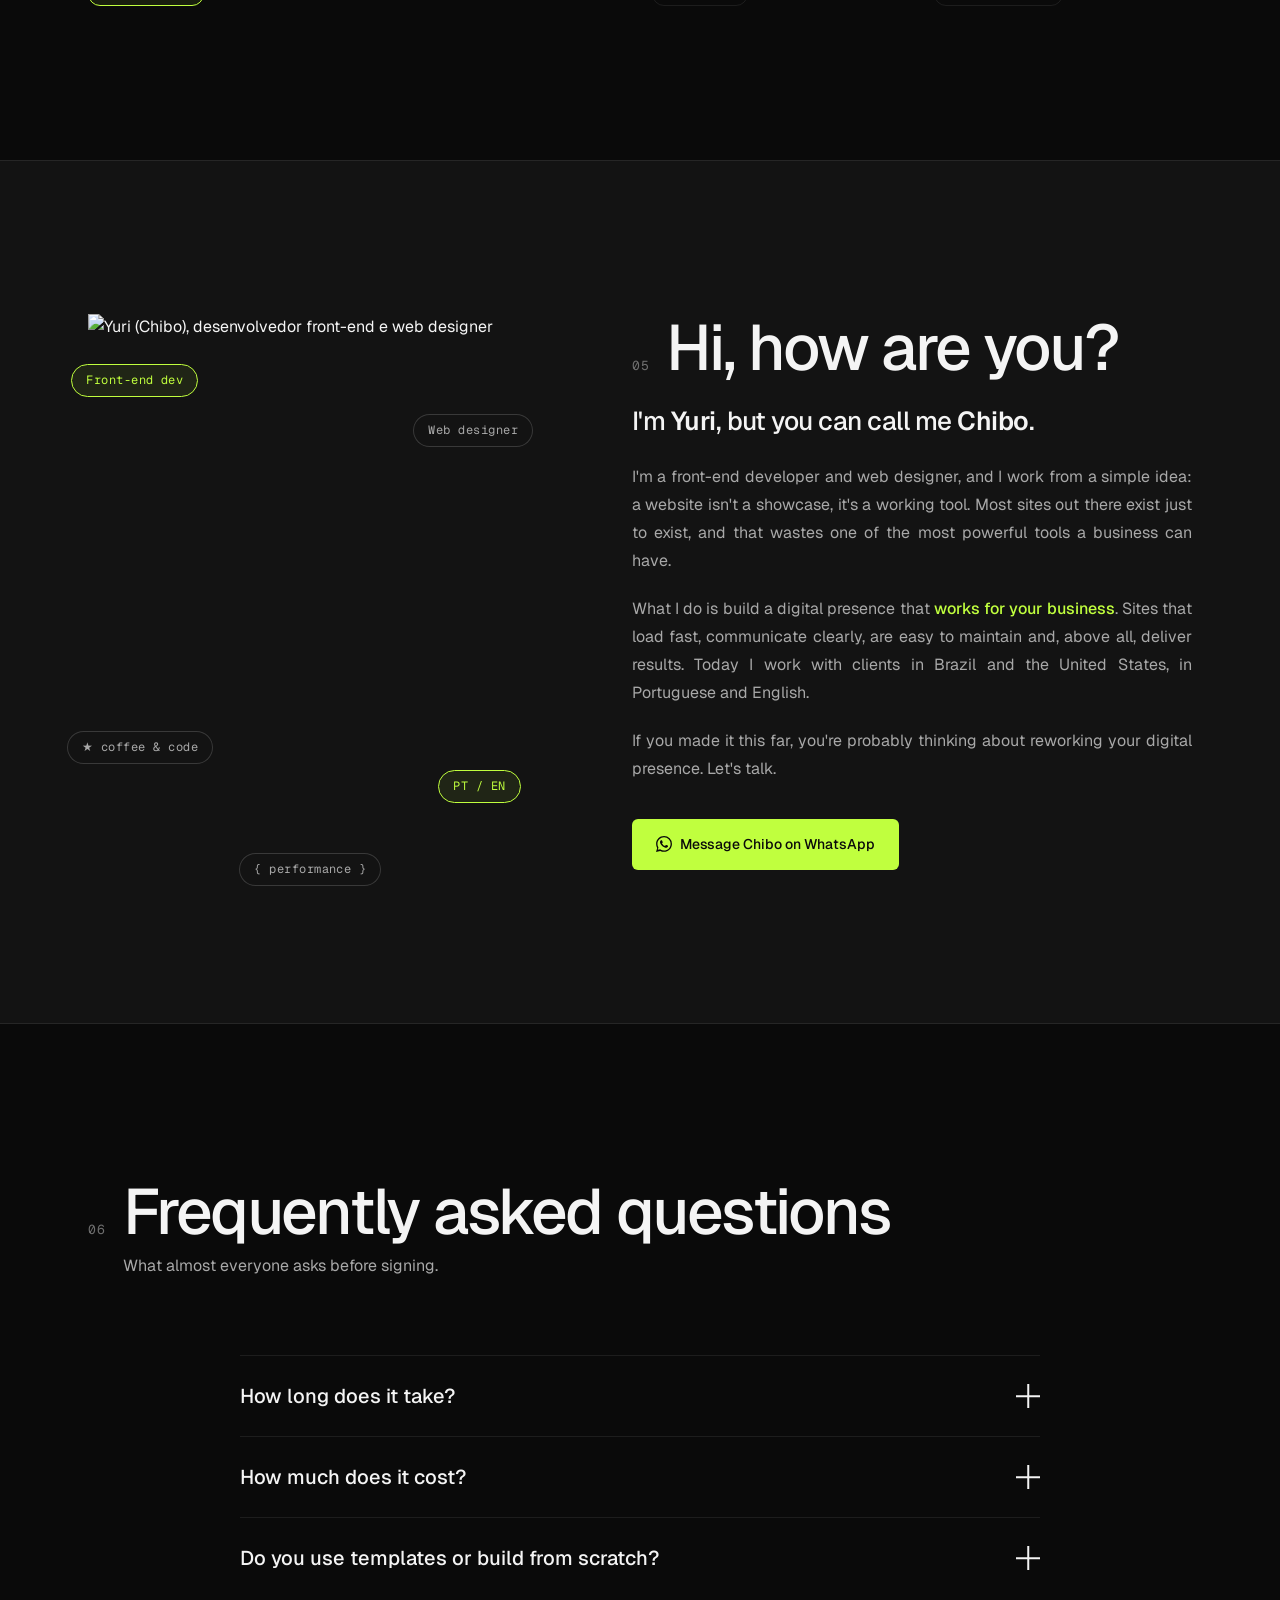
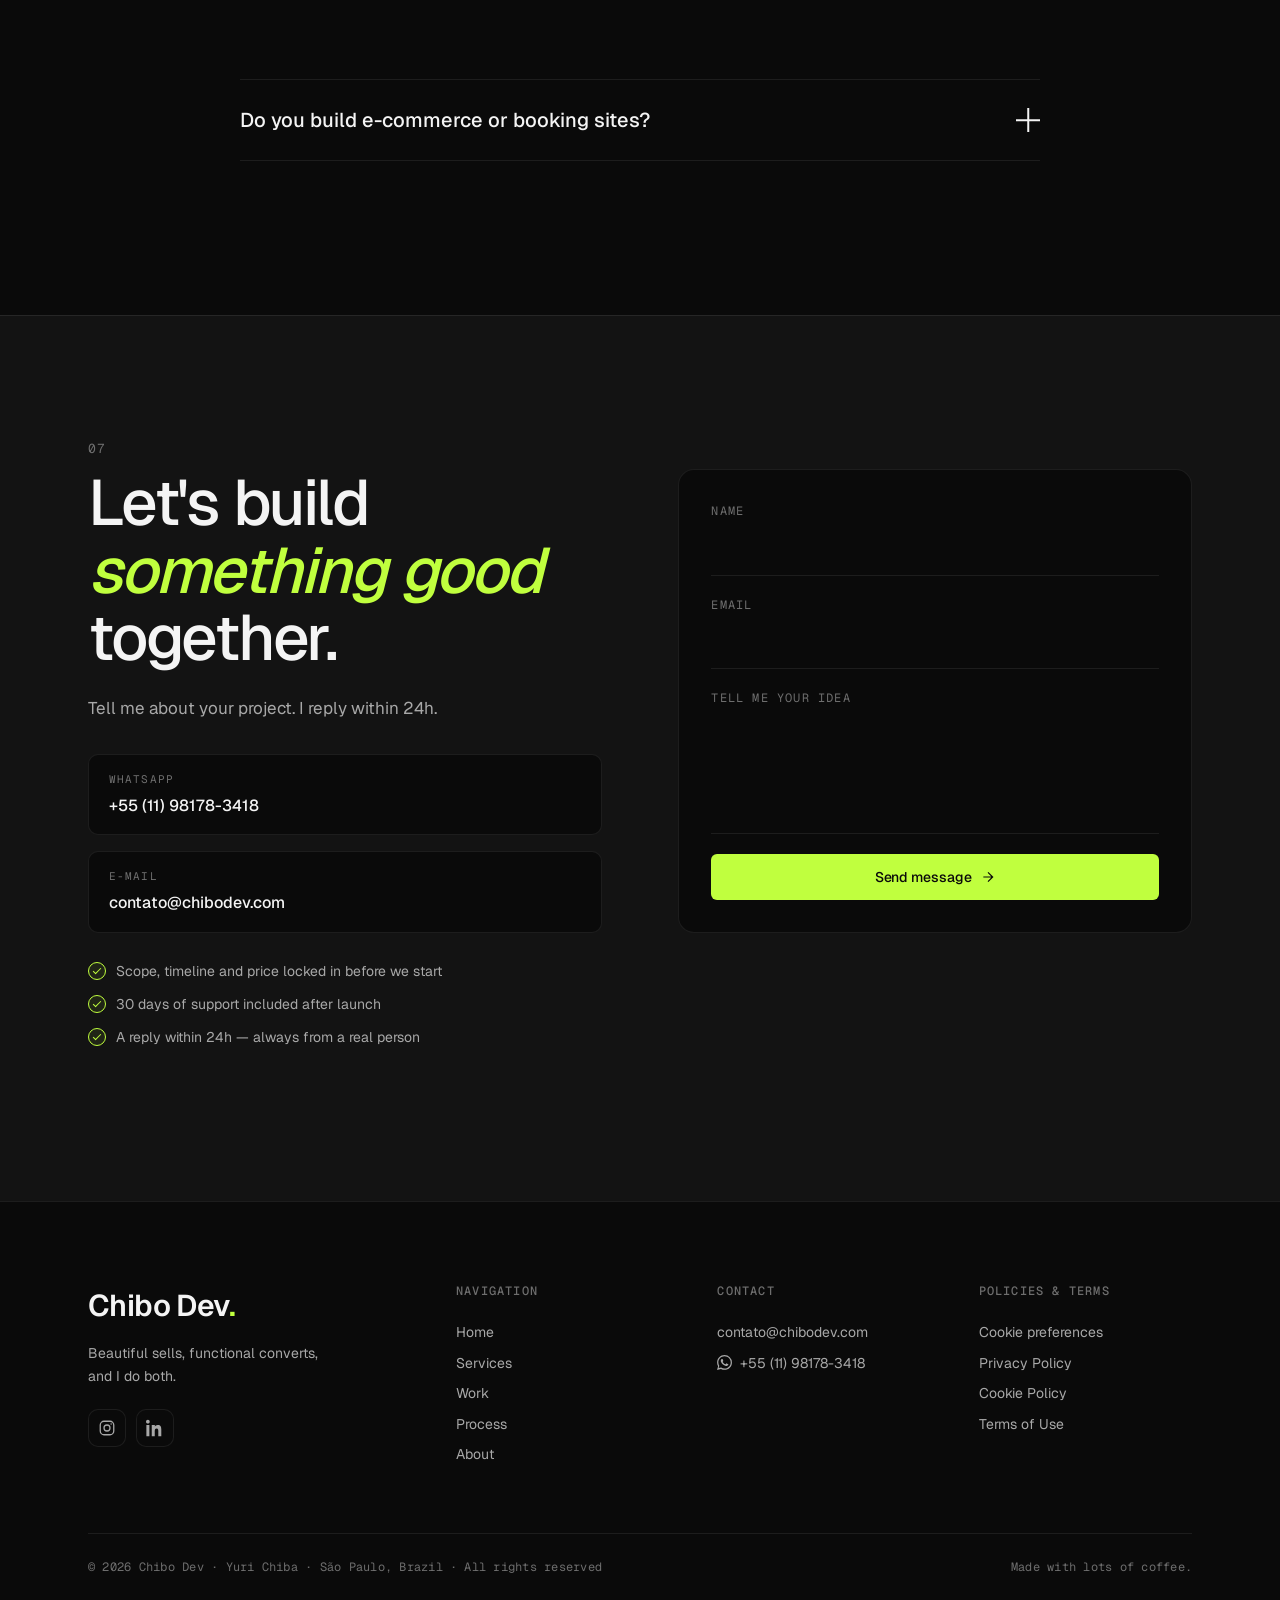
==== commit 0cd3caee: "Add files via upload" ====
--- a/index.html
+++ b/index.html
@@ -321,11 +321,21 @@
                  data-case-url=""
                  data-case-video="">
           <div class="case__visual">
-            <div class="device-mockup">
+            <div class="browser">
+              <div class="browser__bar">
+                <span class="browser__dots"><i></i><i></i><i></i></span>
+                <span class="browser__url">hidro-sul.com</span>
+              </div>
+              <div class="browser__screen">
+                <img src="assets/img/hidro-sul-desktop.webp" alt="Hidro-Sul — site" loading="lazy" decoding="async" />
+              </div>
+            </div>
+            <div class="case__modal-source" aria-hidden="true">
+              <div class="device-mockup">
               <div class="device-laptop">
                 <div class="device-laptop__screen">
-                  <!-- Foto desktop: 1280x800 (16:10) · assets/img/hidro-sul-desktop.png -->
-                  <img src="assets/img/hidro-sul-desktop.png"
+                  <!-- Foto desktop: 1280x800 (16:10) · assets/img/hidro-sul-desktop.webp -->
+                  <img src="assets/img/hidro-sul-desktop.webp"
                        alt="Hidro-Sul — versão desktop do site"
                        width="1280" height="800" loading="lazy" decoding="async" />
                 </div>
@@ -341,6 +351,7 @@
                 </div>
               </div>
             </div>
+            </div>
           </div>
           <div class="case__info">
             <div class="case__meta">
@@ -351,10 +362,6 @@
             <p class="case__desc" data-i18n="work.case06.desc">
               Site institucional multipágina para soluções hidráulicas e manutenção predial. Foco em condomínios e parcerias B2B, com migração de domínio feita sem tirar o site do ar.
             </p>
-            <div class="case__highlight">
-              <span class="case__highlight-dot" aria-hidden="true"></span>
-              <span data-i18n="work.case06.hl">Multipágina · deploy na Cloudflare</span>
-            </div>
             <div class="case__tags">
               <span data-i18n="work.case06.tag1">B2B</span>
               <span data-i18n="work.case06.tag2">Manutenção predial</span>
@@ -369,11 +376,21 @@
                  data-case-url="https://daphinesantana.com.br"
                  data-case-video="">
           <div class="case__visual">
-            <div class="device-mockup">
+            <div class="browser">
+              <div class="browser__bar">
+                <span class="browser__dots"><i></i><i></i><i></i></span>
+                <span class="browser__url">daphinesantana.com.br</span>
+              </div>
+              <div class="browser__screen">
+                <img src="assets/img/daphine-santana-desktop.webp" alt="Daphine Santana — site" loading="lazy" decoding="async" />
+              </div>
+            </div>
+            <div class="case__modal-source" aria-hidden="true">
+              <div class="device-mockup">
               <div class="device-laptop">
                 <div class="device-laptop__screen">
-                  <!-- Foto desktop: 1280x800 (16:10) · assets/img/daphine-santana-desktop.png -->
-                  <img src="assets/img/daphine-santana-desktop.png"
+                  <!-- Foto desktop: 1280x800 (16:10) · assets/img/daphine-santana-desktop.webp -->
+                  <img src="assets/img/daphine-santana-desktop.webp"
                        alt="Daphine Santana — versão desktop do site"
                        width="1280" height="800" loading="lazy" decoding="async" />
                 </div>
@@ -389,6 +406,7 @@
                 </div>
               </div>
             </div>
+            </div>
           </div>
           <div class="case__info">
             <div class="case__meta">
@@ -400,12 +418,8 @@
             <p class="case__desc" data-i18n="work.case07.desc">
               Site de marca pessoal com página de links personalizada, indexação no Google e animações de rolagem. Uma presença digital própria, fora da dependência das redes sociais.
             </p>
-            <div class="case__highlight">
-              <span class="case__highlight-dot" aria-hidden="true"></span>
-              <span data-i18n="work.case07.hl">Indexado no Google · página de links própria</span>
-            </div>
             <div class="case__tags">
-              <span data-i18n="work.case07.tag1">Marca pessoal</span>
+              <span data-i18n="work.case07.tag1">Animações</span>
               <span data-i18n="work.case07.tag2">SEO</span>
             </div>
             <button type="button" class="case__link" data-case-open="daphine" data-i18n="work.case07.link">Ver case →</button>
@@ -418,11 +432,21 @@
                  data-case-url=""
                  data-case-video="">
           <div class="case__visual">
-            <div class="device-mockup">
+            <div class="browser">
+              <div class="browser__bar">
+                <span class="browser__dots"><i></i><i></i><i></i></span>
+                <span class="browser__url">larissasayuri.com</span>
+              </div>
+              <div class="browser__screen">
+                <img src="assets/img/mentoria-route-desktop.webp" alt="Mentoria Route — site" loading="lazy" decoding="async" />
+              </div>
+            </div>
+            <div class="case__modal-source" aria-hidden="true">
+              <div class="device-mockup">
               <div class="device-laptop">
                 <div class="device-laptop__screen">
-                  <!-- Foto desktop: 1280x800 (16:10) · assets/img/mentoria-route-desktop.png -->
-                  <img src="assets/img/mentoria-route-desktop.png"
+                  <!-- Foto desktop: 1280x800 (16:10) · assets/img/mentoria-route-desktop.webp -->
+                  <img src="assets/img/mentoria-route-desktop.webp"
                        alt="Mentoria Route — versão desktop do site"
                        width="1280" height="800" loading="lazy" decoding="async" />
                 </div>
@@ -438,6 +462,7 @@
                 </div>
               </div>
             </div>
+            </div>
           </div>
           <div class="case__info">
             <div class="case__meta">
@@ -448,10 +473,6 @@
             <p class="case__desc" data-i18n="work.case05.desc">
               Landing page para mentoria de desenvolvimento pessoal e alta performance, conduzida por Larissa Sayuri. Foco em conversão de inscrições e comunicação aspiracional alinhada à proposta da mentora.
             </p>
-            <div class="case__highlight">
-              <span class="case__highlight-dot" aria-hidden="true"></span>
-              <span data-i18n="work.case05.hl">100/100/100/100 no Google PageSpeed</span>
-            </div>
             <div class="case__tags">
               <span data-i18n="work.case05.tag1">Mentoria</span>
               <span data-i18n="work.case05.tag2">Alta performance</span>
@@ -466,11 +487,21 @@
                  data-case-url="https://acesllc.com"
                  data-case-video="">
           <div class="case__visual">
-            <div class="device-mockup">
+            <div class="browser">
+              <div class="browser__bar">
+                <span class="browser__dots"><i></i><i></i><i></i></span>
+                <span class="browser__url">aceselectric.us</span>
+              </div>
+              <div class="browser__screen">
+                <img src="assets/img/aces-desktop.webp" alt="ACES Electrical Services — site" loading="lazy" decoding="async" />
+              </div>
+            </div>
+            <div class="case__modal-source" aria-hidden="true">
+              <div class="device-mockup">
               <div class="device-laptop">
                 <div class="device-laptop__screen">
-                  <!-- Foto desktop: 1280x800 (16:10) · assets/img/aces-desktop.png -->
-                  <img src="assets/img/aces-desktop.png"
+                  <!-- Foto desktop: 1280x800 (16:10) · assets/img/aces-desktop.webp -->
+                  <img src="assets/img/aces-desktop.webp"
                        alt="ACES Electrical Services — versão desktop do site"
                        width="1280" height="800" loading="lazy" decoding="async" />
                 </div>
@@ -487,20 +518,18 @@
               </div>
               <div class="case__flag"><svg class="flag-us" viewBox="0 0 24 16" xmlns="http://www.w3.org/2000/svg" role="img" aria-label="Estados Unidos"><rect width="24" height="16" fill="#FBFBF9"/><g fill="#E0A6A6"><rect width="24" height="2.286"/><rect y="4.571" width="24" height="2.286"/><rect y="9.143" width="24" height="2.286"/><rect y="13.714" width="24" height="2.286"/></g><rect width="9.6" height="9.143" fill="#AAB6DC"/><g fill="#FBFBF9"><circle cx="2.4" cy="2.3" r=".55"/><circle cx="4.8" cy="2.3" r=".55"/><circle cx="7.2" cy="2.3" r=".55"/><circle cx="2.4" cy="4.57" r=".55"/><circle cx="4.8" cy="4.57" r=".55"/><circle cx="7.2" cy="4.57" r=".55"/><circle cx="2.4" cy="6.85" r=".55"/><circle cx="4.8" cy="6.85" r=".55"/><circle cx="7.2" cy="6.85" r=".55"/></g></svg></div>
             </div>
+            </div>
           </div>
           <div class="case__info">
             <div class="case__meta">
               <img class="case__logo" src="assets/img/aces-logo-pequena-transparente.png" alt="" aria-hidden="true" onerror="this.remove()" />
               <span class="case__type" data-i18n="work.case01.type">Site Institucional · EUA</span>
+              <img class="case__flag" src="assets/img/bandeira-estados-unidos.png" alt="" aria-hidden="true" width="18" loading="lazy" decoding="async" onerror="this.remove()" />
             </div>
             <h3 class="case__title" data-i18n="work.case01.title">ACES Electrical Services</h3>
             <p class="case__desc" data-i18n="work.case01.desc">
               Site institucional bilíngue para empreiteira elétrica norte-americana. Comunicação direta, foco em conversão B2B e captação de talentos para o setor comercial e residencial.
             </p>
-            <div class="case__highlight">
-              <span class="case__highlight-dot" aria-hidden="true"></span>
-              <span data-i18n="work.case01.hl">+214 obras plotadas em mapa interativo · 36 páginas</span>
-            </div>
             <div class="case__tags">
               <span data-i18n="work.case01.tag1">Bilíngue</span>
               <span data-i18n="work.case01.tag2">B2B</span>
@@ -516,11 +545,21 @@
                  data-case-url="https://coopmedmogi.com.br"
                  data-case-video="">
           <div class="case__visual">
-            <div class="device-mockup">
+            <div class="browser">
+              <div class="browser__bar">
+                <span class="browser__dots"><i></i><i></i><i></i></span>
+                <span class="browser__url">coopmedmogi.com</span>
+              </div>
+              <div class="browser__screen">
+                <img src="assets/img/coopmed-desktop.webp" alt="Coopmed Mogi — site" loading="lazy" decoding="async" />
+              </div>
+            </div>
+            <div class="case__modal-source" aria-hidden="true">
+              <div class="device-mockup">
               <div class="device-laptop">
                 <div class="device-laptop__screen">
-                  <!-- Foto desktop: 1280x800 (16:10) · assets/img/coopmed-desktop.png -->
-                  <img src="assets/img/coopmed-desktop.png"
+                  <!-- Foto desktop: 1280x800 (16:10) · assets/img/coopmed-desktop.webp -->
+                  <img src="assets/img/coopmed-desktop.webp"
                        alt="Coopmed Mogi — versão desktop do site"
                        width="1280" height="800" loading="lazy" decoding="async" />
                 </div>
@@ -536,6 +575,7 @@
                 </div>
               </div>
             </div>
+            </div>
           </div>
           <div class="case__info">
             <div class="case__meta">
@@ -560,11 +600,21 @@
                  data-case-url="https://quilombodoces.com"
                  data-case-video="">
           <div class="case__visual">
-            <div class="device-mockup">
+            <div class="browser">
+              <div class="browser__bar">
+                <span class="browser__dots"><i></i><i></i><i></i></span>
+                <span class="browser__url">quilombodoces.com.br</span>
+              </div>
+              <div class="browser__screen">
+                <img src="assets/img/quilombo-doces-desktop.webp" alt="Quilombo Doces — site" loading="lazy" decoding="async" />
+              </div>
+            </div>
+            <div class="case__modal-source" aria-hidden="true">
+              <div class="device-mockup">
               <div class="device-laptop">
                 <div class="device-laptop__screen">
-                  <!-- Foto desktop: 1280x800 (16:10) · assets/img/quilombo-doces-desktop.png -->
-                  <img src="assets/img/quilombo-doces-desktop.png"
+                  <!-- Foto desktop: 1280x800 (16:10) · assets/img/quilombo-doces-desktop.webp -->
+                  <img src="assets/img/quilombo-doces-desktop.webp"
                        alt="Quilombo Doces — versão desktop do site"
                        width="1280" height="800" loading="lazy" decoding="async" />
                 </div>
@@ -580,6 +630,7 @@
                 </div>
               </div>
             </div>
+            </div>
           </div>
           <div class="case__info">
             <div class="case__meta">
@@ -590,10 +641,6 @@
             <p class="case__desc" data-i18n="work.case02.desc">
               E-commerce para gastronomia quilombola contemporânea. Identidade editorial forte, narrativa ancestral e catálogo de doces, licores e geleias artesanais.
             </p>
-            <div class="case__highlight">
-              <span class="case__highlight-dot" aria-hidden="true"></span>
-              <span data-i18n="work.case02.hl">Loja própria · checkout no WhatsApp · sem mensalidade</span>
-            </div>
             <div class="case__tags">
               <span data-i18n="work.case02.tag1">Editorial</span>
               <span data-i18n="work.case02.tag2">Artesanal</span>
@@ -775,9 +822,11 @@
   <section class="about" id="about">
     <div class="container about__inner">
 
-      <div class="about__visual" aria-hidden="true">
-        <div class="about__monogram">
-          <span>C</span>
+      <div class="about__visual">
+        <div class="about__photo">
+          <img src="assets/img/chibo-sobre.jpg"
+               alt="Yuri (Chibo), desenvolvedor front-end e web designer"
+               width="440" height="550" loading="lazy" decoding="async" />
         </div>
         <div class="about__pills">
           <span class="about-pill about-pill--1" data-i18n="about.tag1">Dev front-end</span>
@@ -1022,66 +1071,56 @@
 
       <div class="modal__scroll">
 
-        <!-- Header -->
+        <!-- Stage: poster desktop ou vídeo (desktop + mobile em sync) -->
+        <div class="modal__stage" id="modalStage"></div>
+
+        <!-- Header enxuto -->
         <header class="modal__head">
           <div class="modal__meta">
+            <span class="modal__dot" aria-hidden="true"></span>
             <span class="modal__type" id="modalType"></span>
-            <span class="modal__status" id="modalStatus"></span>
           </div>
           <h2 class="modal__title" id="caseModalTitle"></h2>
-          <p class="modal__desc" id="modalDesc"></p>
-          <div class="modal__tags" id="modalTags"></div>
         </header>
 
-        <!-- Devices preview -->
-        <div class="modal__devices" id="modalDevices">
-          <div class="device-mockup device-mockup--featured">
-            <div class="device-laptop">
-              <div class="device-laptop__screen">
-                <div class="device-placeholder">
-                  <span class="device-placeholder__label" id="modalLaptopLabel">desktop</span>
-                  <span class="device-placeholder__hint" data-i18n="modal.placeholder">substituir por screenshot</span>
-                </div>
-              </div>
-              <div class="device-laptop__base"></div>
-            </div>
-            <div class="device-phone">
-              <div class="device-phone__notch"></div>
-              <div class="device-phone__screen">
-                <div class="device-placeholder">
-                  <span class="device-placeholder__label">mobile</span>
-                </div>
-              </div>
-            </div>
-          </div>
-        </div>
-
-        <!-- Vídeo (renderizado por JS quando data-case-video estiver setado) -->
-        <div class="modal__video" id="modalVideo" hidden>
-          <div class="modal__video-wrap" id="modalVideoWrap"></div>
-        </div>
-
-        <!-- Body com contexto + entregáveis -->
+        <!-- Corpo: Desafio · Solução · Resultado · Escopo -->
         <div class="modal__body">
           <section class="modal__section">
-            <h3 data-i18n="modal.context">Contexto</h3>
-            <p id="modalContext"></p>
+            <h3 class="modal__label" id="modalChallengeLabel">Desafio</h3>
+            <p id="modalChallenge"></p>
           </section>
 
           <section class="modal__section">
-            <h3 data-i18n="modal.delivery">O que foi feito</h3>
-            <ul id="modalDelivery"></ul>
+            <h3 class="modal__label" id="modalSolutionLabel">Solução</h3>
+            <ul class="modal__list" id="modalSolution"></ul>
+          </section>
+
+          <section class="modal__section">
+            <h3 class="modal__label" id="modalResultLabel">Resultado</h3>
+            <p id="modalResultText"></p>
+            <div class="modal__pagespeed" id="modalPagespeed" hidden>
+              <div class="modal__ps-scores" id="modalPsScores"></div>
+              <a class="modal__ps-link" id="modalPsLink" href="#" target="_blank" rel="noopener">conferir no PageSpeed
+                <svg viewBox="0 0 24 24" fill="none" stroke="currentColor" stroke-width="1.8"><path d="M7 17L17 7M7 7h10v10"/></svg>
+              </a>
+            </div>
+          </section>
+
+          <section class="modal__section">
+            <h3 class="modal__label" id="modalScopeLabel">O que estava incluso</h3>
+            <div class="modal__scope" id="modalScope"></div>
+            <div class="modal__stack" id="modalStack" aria-label="Tecnologias usadas"></div>
           </section>
         </div>
 
         <!-- CTA -->
         <footer class="modal__cta">
           <a href="#" class="btn btn--primary" target="_blank" rel="noopener" id="modalLiveLink">
-            <span data-i18n="modal.cta1">Ver site ao vivo</span>
+            <span id="modalLiveText">Ver site ao vivo</span>
             <svg viewBox="0 0 24 24" fill="none" stroke="currentColor" stroke-width="1.8"><path d="M7 17L17 7M7 7h10v10"/></svg>
           </a>
           <a href="https://wa.me/5511981783418" class="btn btn--ghost" target="_blank" rel="noopener">
-            <span data-i18n="modal.cta2">Quero algo parecido</span>
+            <span id="modalSimilarText">Quero algo parecido</span>
           </a>
         </footer>
 
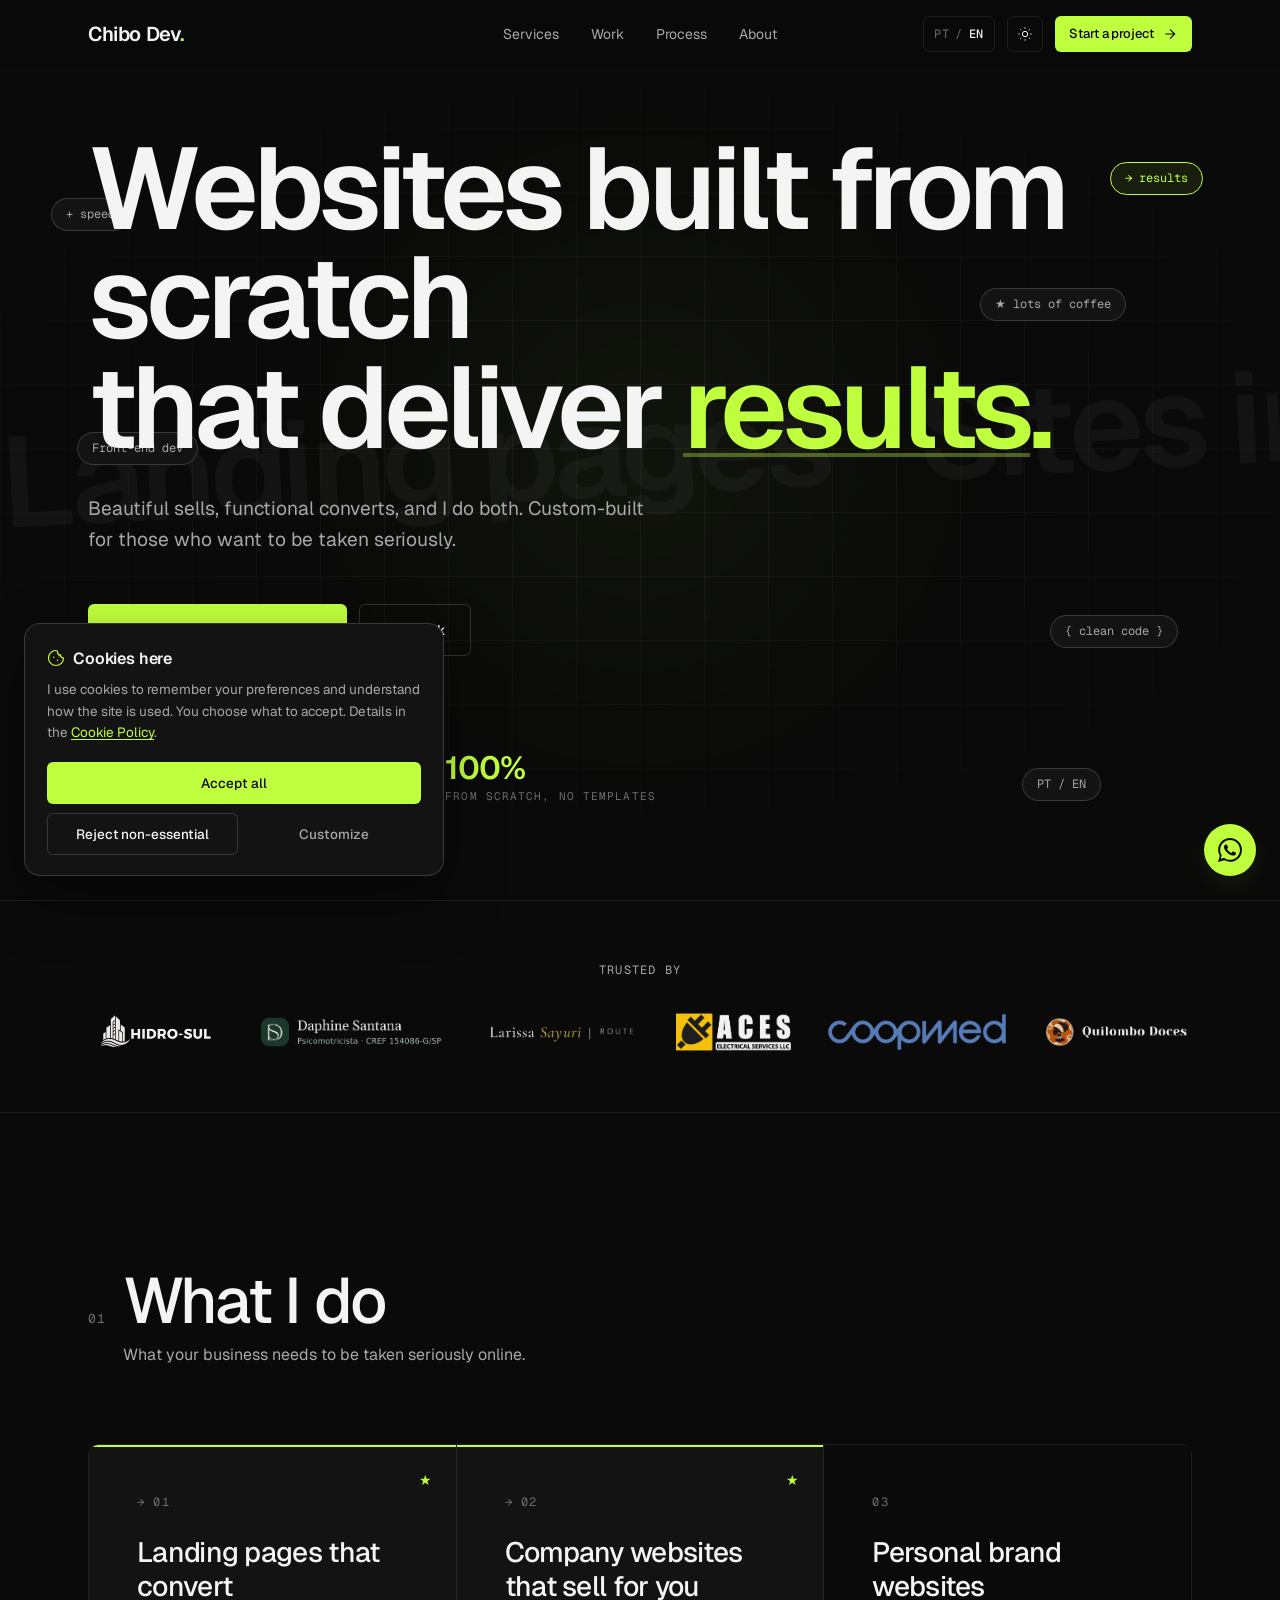
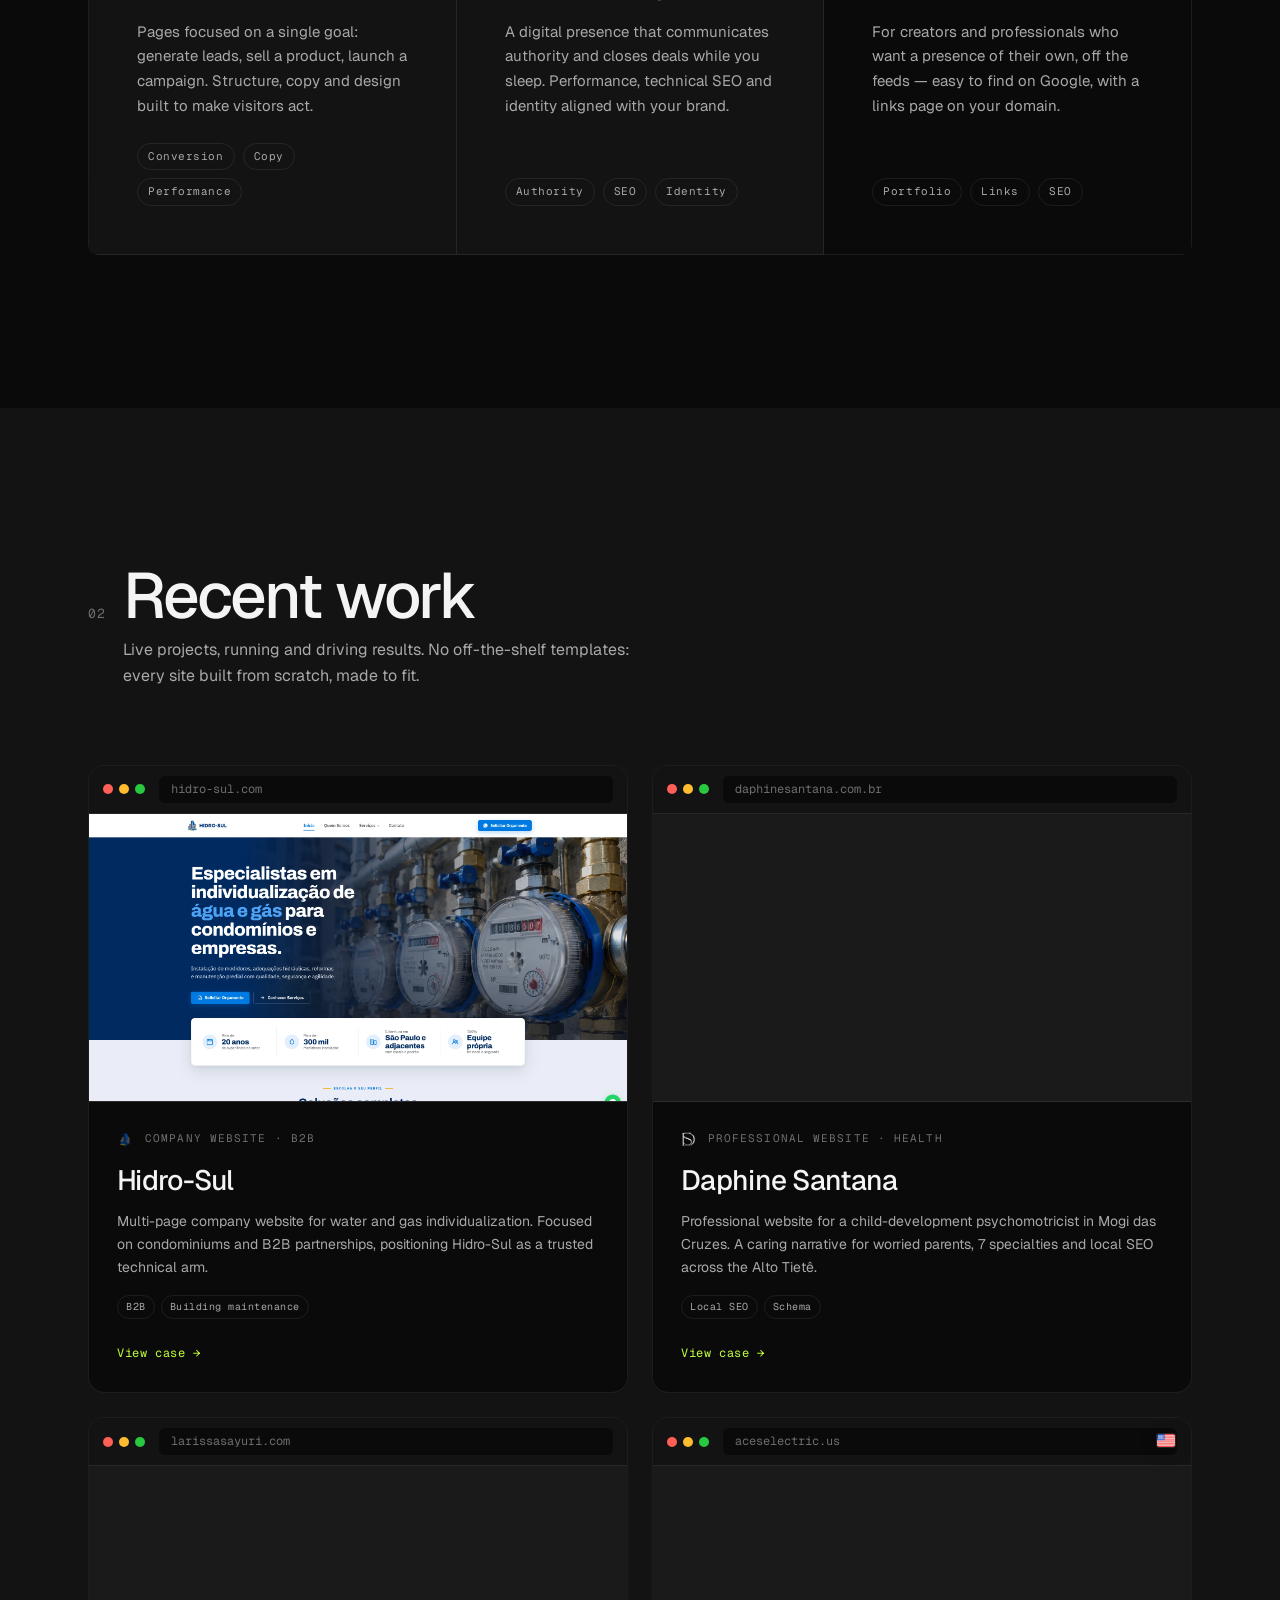
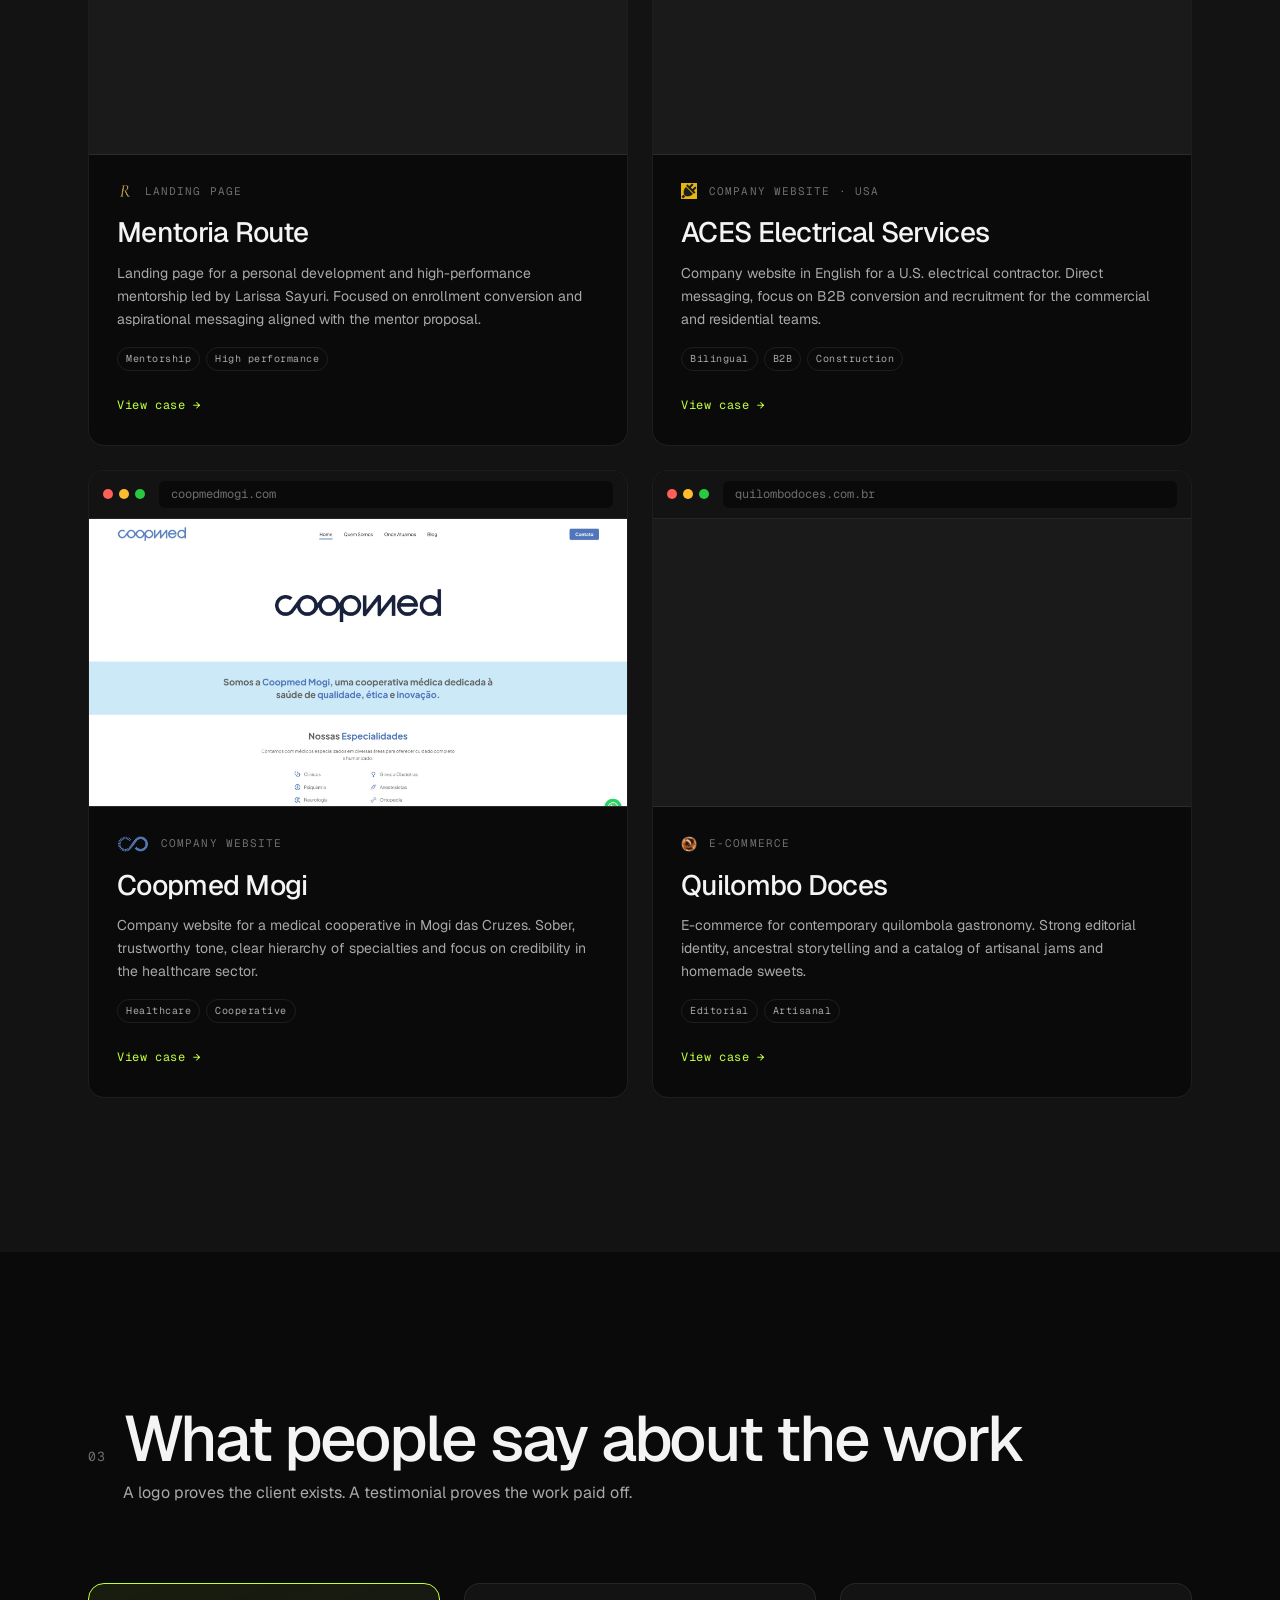
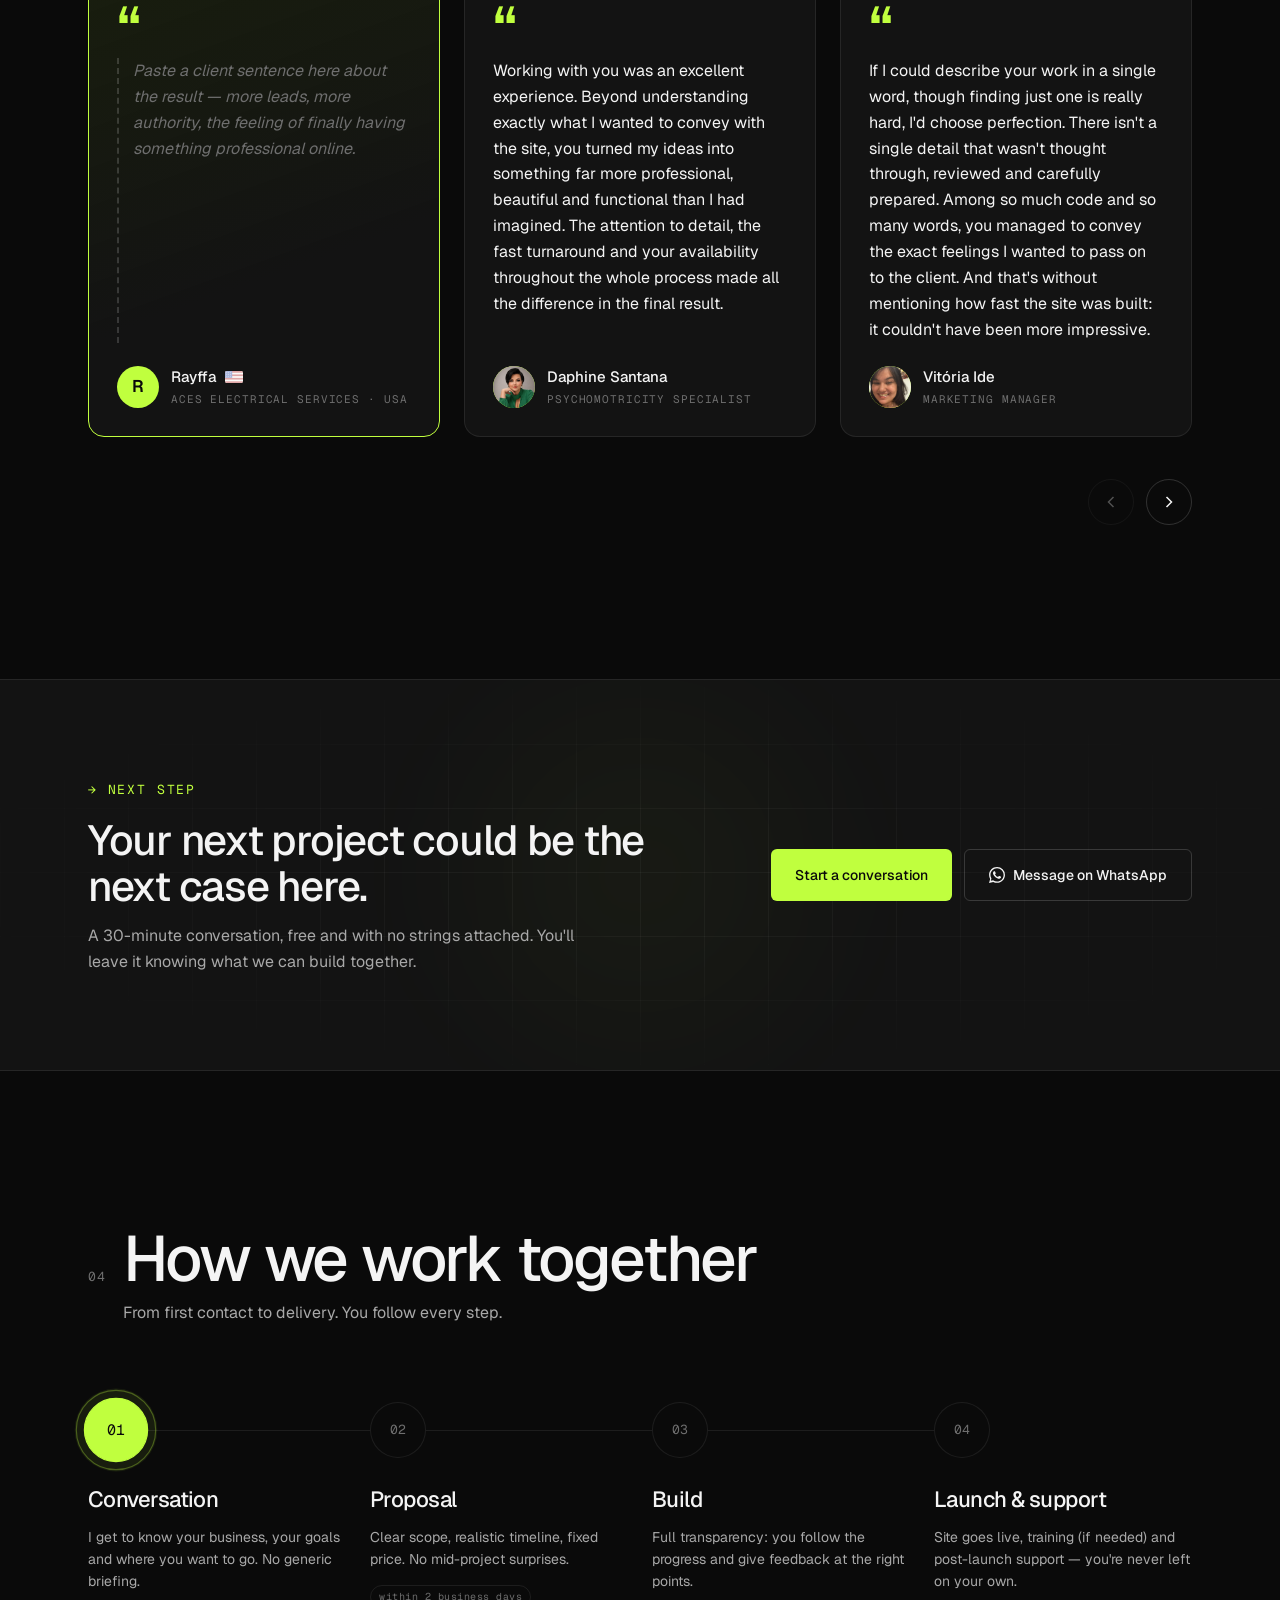
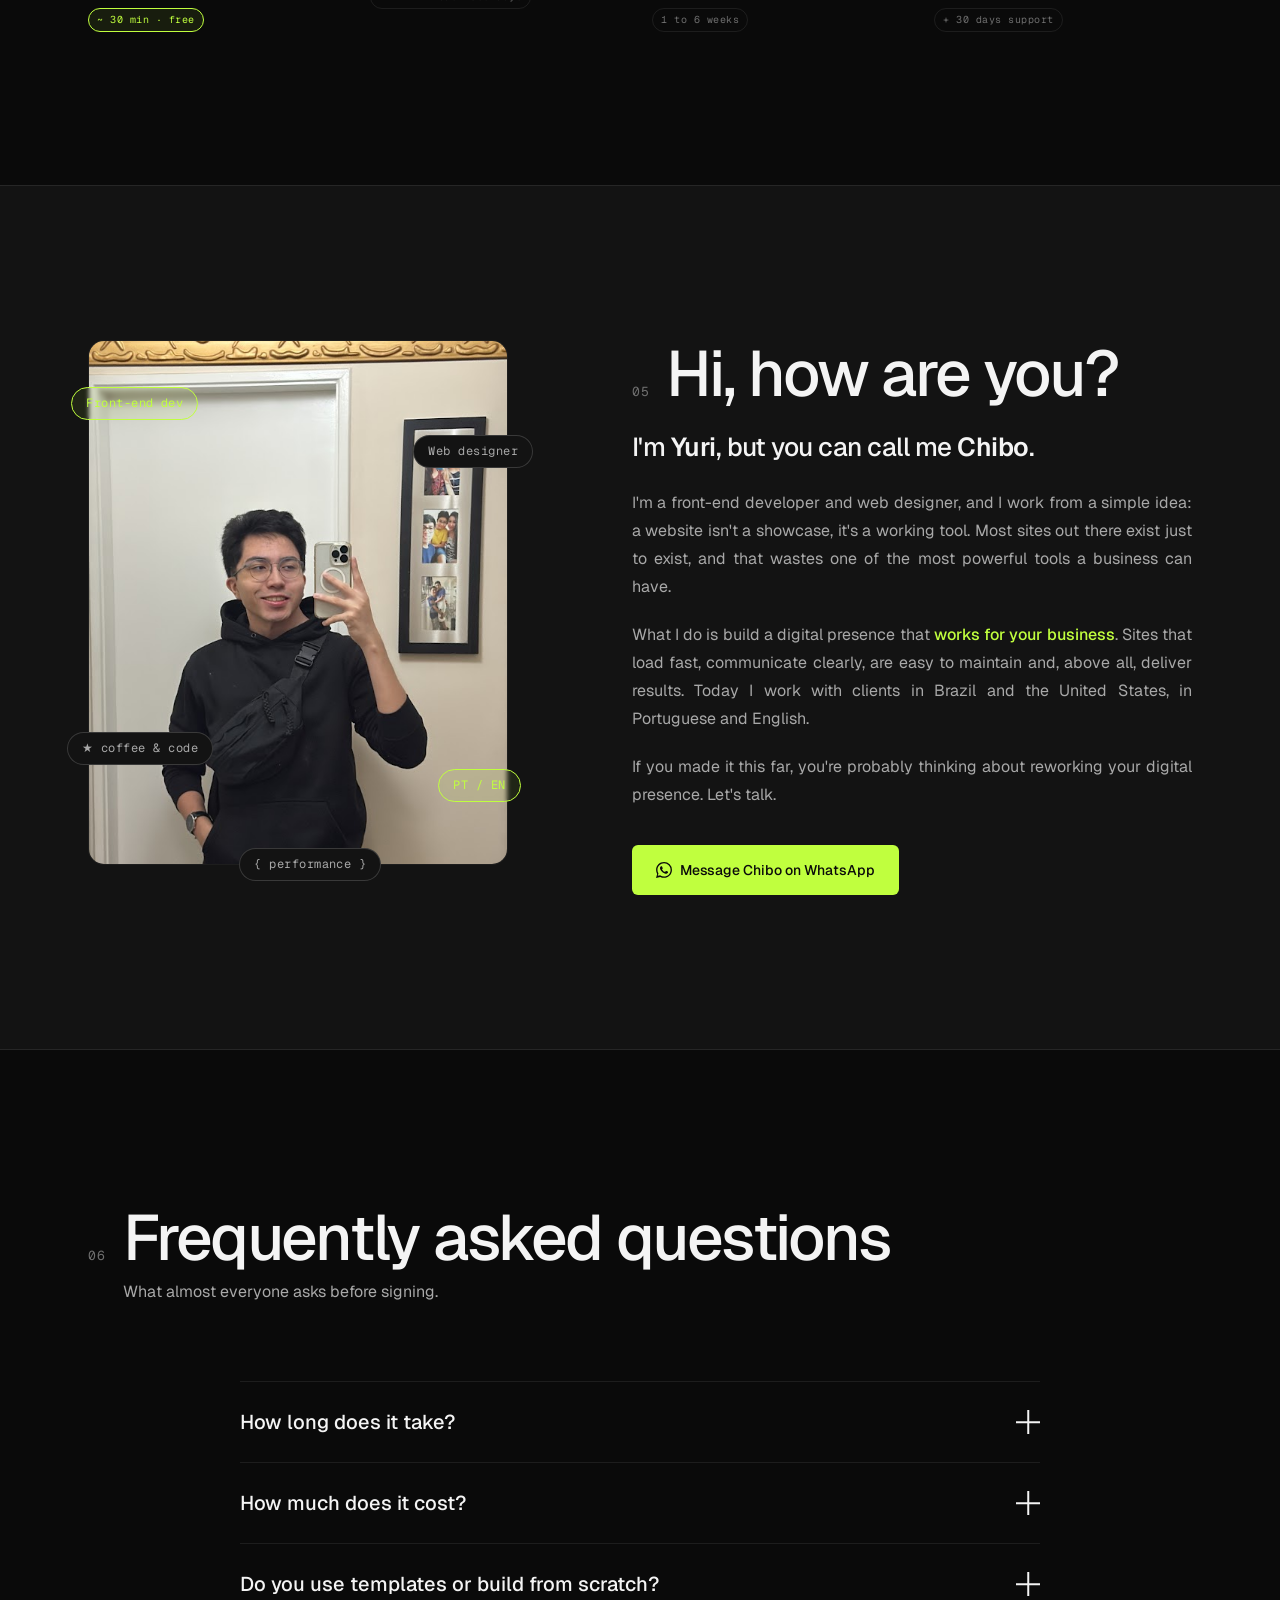
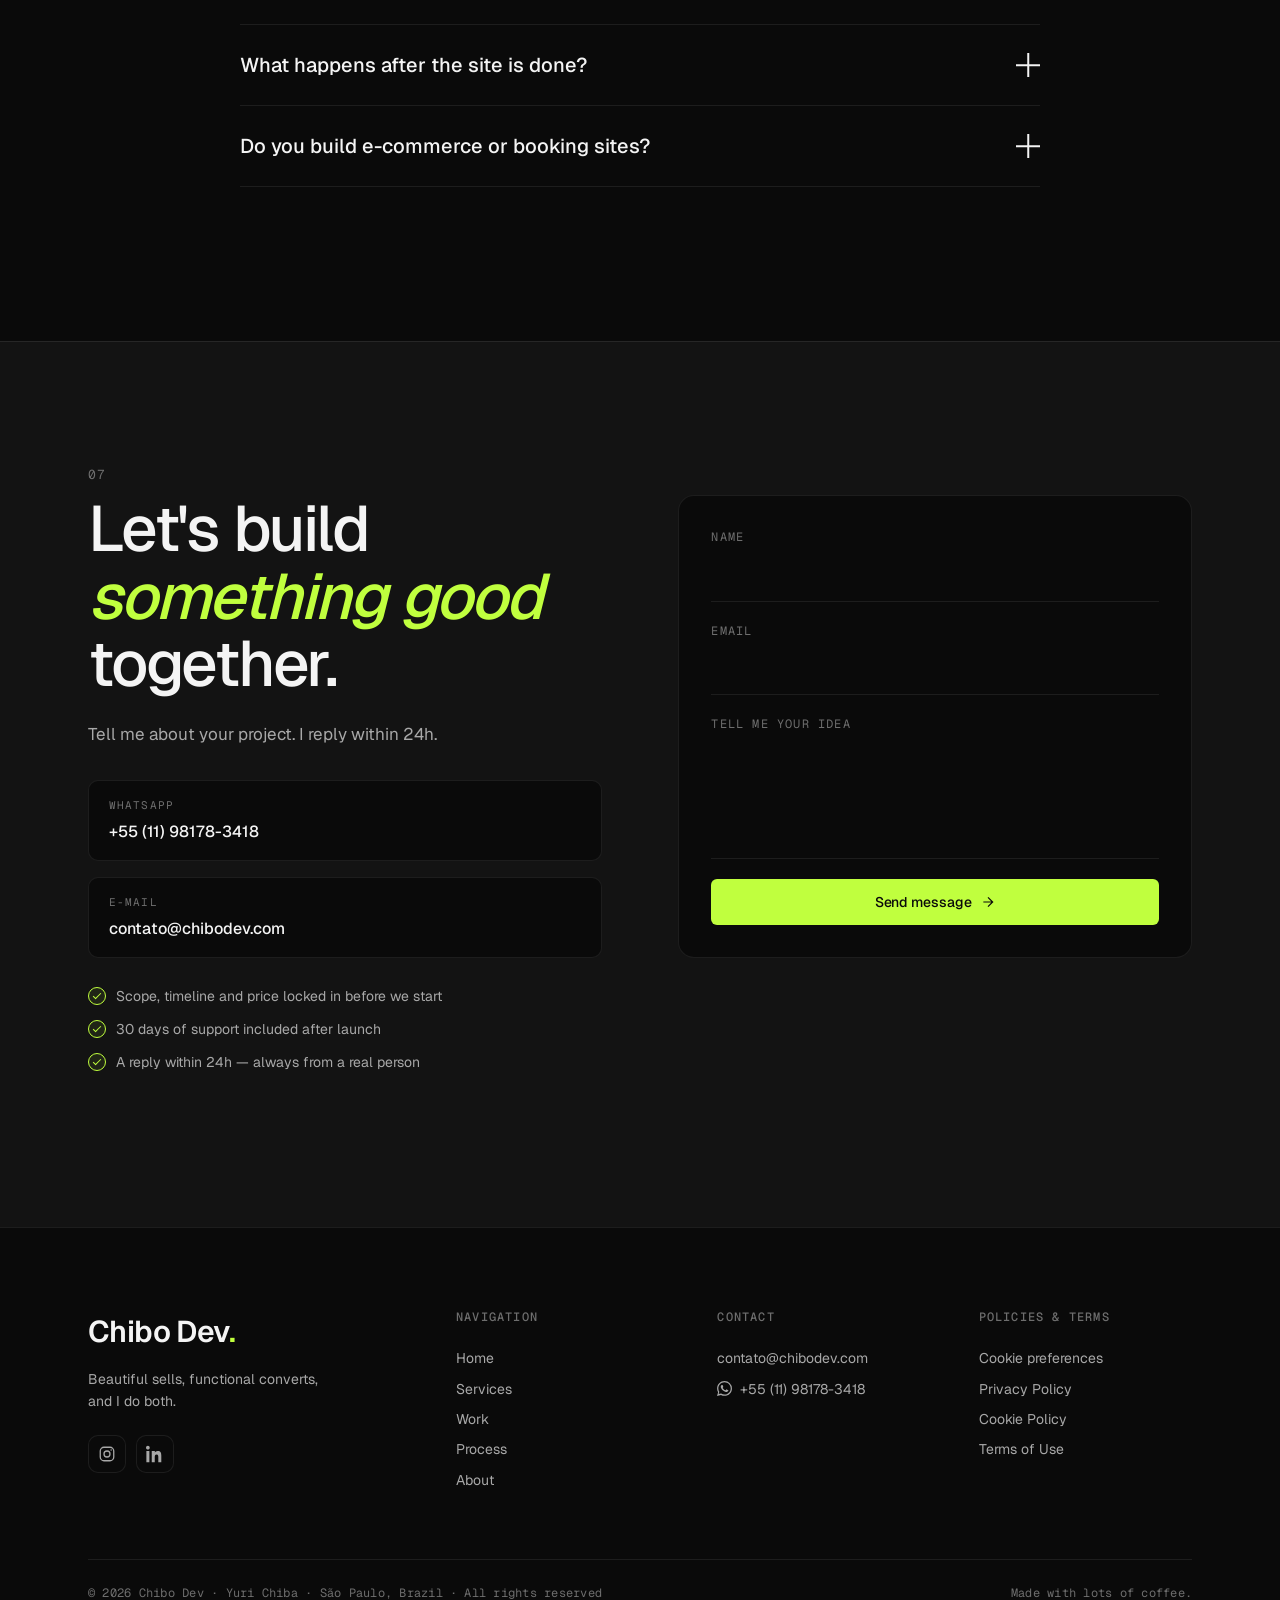
==== commit 98c7eb72: "Add files via upload" ====
--- a/index.html
+++ b/index.html
@@ -697,6 +697,21 @@
           </figcaption>
         </figure>
 
+        <!-- Vitória Ide -->
+        <figure class="testimonial">
+          <div class="testimonial__mark" aria-hidden="true">“</div>
+          <blockquote class="testimonial__quote" data-i18n="testi.q5">
+            Se eu pudesse descrever o seu trabalho em apenas uma palavra, com muita dificuldade de encontrar apenas uma, eu escolheria perfeição. Não há um detalhe que não tenha sido pensado, revisado e cuidadosamente preparado. Entre tantos códigos e palavras, você conseguiu transmitir os exatos sentimentos que eu gostaria de passar ao cliente. Isso sem contar a rapidez com que o site foi feito: não poderia ser mais impressionante.
+          </blockquote>
+          <figcaption class="testimonial__author">
+            <img class="testimonial__avatar" src="assets/img/vitoria-ide-depoimento.webp" alt="Vitória Ide" width="42" height="42" loading="lazy">
+            <span class="testimonial__id">
+              <span class="testimonial__name">Vitória Ide</span>
+              <span class="testimonial__role" data-i18n="testi.r5">Marketing Manager</span>
+            </span>
+          </figcaption>
+        </figure>
+
         <!-- Larissa Sayuri — Mentoria Route -->
         <figure class="testimonial is-empty">
           <div class="testimonial__mark" aria-hidden="true">“</div>
@@ -1083,6 +1098,9 @@
           <h2 class="modal__title" id="caseModalTitle"></h2>
         </header>
 
+        <!-- Preview de compartilhamento (o capricho começa antes do clique) -->
+        <div class="modal__social-slot" id="modalSocial"></div>
+
         <!-- Corpo: Desafio · Solução · Resultado · Escopo -->
         <div class="modal__body">
           <section class="modal__section">
--- a/assets/css/style.css
+++ b/assets/css/style.css
@@ -637,9 +637,9 @@
 /* ----- Logos de clientes (imagens PNG) ----- */
 .logo-img {
   height: auto;
-  max-height: 40px;
+  max-height: 48px;
   width: auto;
-  max-width: 170px;
+  max-width: 190px;
   object-fit: contain;
   opacity: .95;
   transition: opacity .3s var(--ease), transform .3s var(--ease);
@@ -859,6 +859,61 @@
 }
 .case--large .case__visual {
   aspect-ratio: 21 / 9;
+}
+.case__modal-source { display: none; }
+.browser {
+  position: absolute;
+  inset: 0;
+  display: flex;
+  flex-direction: column;
+  background: var(--bg-elev);
+}
+.browser__bar {
+  display: flex;
+  align-items: center;
+  gap: 8px;
+  padding: 10px 14px;
+  background: var(--bg-elev);
+  border-bottom: 1px solid var(--border);
+  flex-shrink: 0;
+}
+.browser__dots { display: flex; gap: 6px; flex-shrink: 0; }
+.browser__dots i { width: 10px; height: 10px; border-radius: 50%; display: block; }
+.browser__dots i:nth-child(1) { background: #ff5f57; }
+.browser__dots i:nth-child(2) { background: #febc2e; }
+.browser__dots i:nth-child(3) { background: #28c840; }
+.browser__url {
+  flex: 1;
+  min-width: 0;
+  margin-left: 6px;
+  background: var(--bg);
+  color: var(--text-mute);
+  font-family: 'Geist Mono', monospace;
+  font-size: 12px;
+  line-height: 1.4;
+  padding: 5px 12px;
+  border-radius: 6px;
+  white-space: nowrap;
+  overflow: hidden;
+  text-overflow: ellipsis;
+}
+.browser__url:empty { display: none; }
+.browser__screen {
+  flex: 1;
+  min-height: 0;
+  overflow: hidden;
+  background: var(--bg-elev-2);
+}
+.browser__screen img {
+  width: 100%;
+  height: 100%;
+  object-fit: cover;
+  object-position: top center;
+  display: block;
+  transition: transform .6s var(--ease);
+}
+.case:hover .browser__screen img {
+  transform: scale(1.04);
 }
 
 /* Bandeira de país no canto */
@@ -1065,6 +1120,14 @@
 }
 [data-theme="dark"] .case__logo--light { display: none; }
 [data-theme="light"] .case__logo--dark { display: none; }
+.case__flag {
+  width: 18px;
+  height: auto;
+  border-radius: 2px;
+  margin-left: -4px;
+  flex-shrink: 0;
+  box-shadow: 0 0 0 1px rgba(255, 255, 255, 0.12);
+}
 .case__status {
   font-family: 'Geist Mono', monospace;
   font-size: 10px;
@@ -1289,41 +1352,27 @@
 
 .about__visual {
   position: relative;
-  align-self: stretch;
-  min-height: 360px;
+  align-self: start;
+  aspect-ratio: 4 / 5;
+  min-height: 0;
   max-width: 420px;
-}
-.about__monogram {
+  width: 100%;
+}
+.about__photo {
   width: 100%;
   height: 100%;
   background: var(--bg);
   border: 1px solid var(--border);
   border-radius: var(--radius-lg);
-  display: flex;
-  align-items: center;
-  justify-content: center;
-  position: relative;
   overflow: hidden;
-}
-.about__monogram::before {
-  content: '';
-  position: absolute;
-  inset: 0;
-  background-image:
-    linear-gradient(var(--grid-line) 1px, transparent 1px),
-    linear-gradient(90deg, var(--grid-line) 1px, transparent 1px);
-  background-size: 32px 32px;
-}
-.about__monogram span {
-  font-family: 'Geist', sans-serif;
-  font-weight: 600;
-  font-style: normal;
-  font-size: clamp(140px, 22vw, 280px);
-  line-height: 1;
-  color: var(--accent);
-  letter-spacing: -0.05em;
-  position: relative;
-  z-index: 1;
+  position: relative;
+}
+.about__photo img {
+  width: 100%;
+  height: 100%;
+  object-fit: cover;
+  object-position: 50% 28%;
+  display: block;
 }
 
 .about__pills {
@@ -1462,7 +1511,6 @@
 .faq__item[open] .faq__icon::after { transform: translateX(-50%) rotate(90deg); }
 
 .faq__answer {
-  padding-top: 16px;
   color: var(--text-soft);
   font-size: 15px;
   line-height: 1.7;
@@ -1471,6 +1519,9 @@
   transition: height .35s var(--ease);
 }
 .faq__answer > p {
+  /* espaçamento fica no filho, não na caixa que anima:
+     assim o height chega a 0 de verdade e não trava no padding ao fechar */
+  padding-top: 16px;
   transition: opacity .3s var(--ease), transform .3s var(--ease);
 }
 
@@ -1749,7 +1800,7 @@
 .modal__panel {
   position: relative;
   width: 100%;
-  max-width: 1100px;
+  max-width: 900px;
   max-height: calc(100vh - 48px);
   background: var(--bg);
   border: 1px solid var(--border);
@@ -1840,9 +1891,9 @@
 .modal__title {
   font-family: 'Geist', sans-serif;
   font-weight: 600;
-  font-size: clamp(28px, 4vw, 48px);
-  line-height: 1.1;
-  letter-spacing: -0.035em;
+  font-size: clamp(24px, 3.4vw, 36px);
+  line-height: 1.12;
+  letter-spacing: -0.03em;
   margin-bottom: 16px;
 }
 .modal__desc {
@@ -1866,15 +1917,277 @@
   letter-spacing: 0.05em;
 }
 
-/* Devices container dentro do modal */
-.modal__devices {
-  position: relative;
-  aspect-ratio: 21 / 10;
+/* Stage do modal (poster desktop ou vídeo desktop+mobile) */
+.modal__stage {
+  margin-bottom: 28px;
+}
+.modal__stage-row {
+  display: flex;
+  align-items: center;
+  justify-content: center;
+  gap: 2%;
+}
+.modal__stage .browser--modal {
+  border: 0;
+  border-radius: 0;
+}
+/* no modal, sem barra de navegador: o vídeo ocupa a área toda no tamanho certo */
+.modal__stage .browser--modal .browser__bar { display: none; }
+
+/* progress bar sincronizada ao tempo do vídeo */
+.modal__progress {
+  height: 4px;
+  border-radius: 999px;
+  background: var(--border-strong);
+  overflow: hidden;
+  margin-top: 16px;
+}
+.modal__progress-fill {
+  display: block;
+  height: 100%;
+  width: 0;
+  background: var(--accent);
+  border-radius: 999px;
+}
+
+/* preview de compartilhamento — o capricho começa antes do clique */
+.modal__social {
+  margin-top: 26px;
+  display: grid;
+  grid-template-columns: 1fr minmax(0, 300px);
+  gap: 28px;
+  align-items: center;
+}
+.modal__social-eyebrow {
+  font-size: 11px;
+  letter-spacing: 0.14em;
+  text-transform: uppercase;
+  color: var(--accent);
+  margin: 0 0 8px;
+}
+.modal__social-note {
+  font-size: 14px;
+  line-height: 1.55;
+  color: var(--text-mute);
+  margin: 0;
+}
+.modal__social-checks { list-style: none; padding: 0; margin: 16px 0 0; }
+.modal__social-checks li {
+  position: relative;
+  padding-left: 20px;
+  color: var(--text-soft);
+  font-size: 14px;
+  line-height: 1.6;
+  margin-bottom: 6px;
+}
+.modal__social-checks li:last-child { margin-bottom: 0; }
+.modal__social-checks li::before {
+  content: '✓';
+  position: absolute;
+  left: 0;
+  color: var(--accent);
+  font-weight: 600;
+}
+.social-card {
+  width: 100%;
+  border: 1px solid var(--border);
+  border-radius: 14px;
+  overflow: hidden;
   background: var(--bg-elev);
-  border: 1px solid var(--border);
-  border-radius: var(--radius-md);
-  margin-bottom: 32px;
+}
+.social-card__img { aspect-ratio: 1200 / 630; background: var(--bg-elev-2); }
+.social-card__img img { width: 100%; height: 100%; object-fit: cover; display: block; }
+.social-card__body { display: flex; flex-direction: column; gap: 5px; padding: 13px 15px; }
+.social-card__title { font-size: 15px; font-weight: 600; color: var(--text); line-height: 1.3; }
+.social-card__desc { font-size: 13px; color: var(--text-mute); line-height: 1.45; }
+.social-card__domain {
+  display: flex; align-items: center; gap: 7px;
+  margin-top: 3px;
+  font-family: 'Geist Mono', monospace;
+  font-size: 11.5px; letter-spacing: 0.02em;
+  color: var(--text-mute);
+}
+.social-card__favicon { width: 15px; height: 15px; border-radius: 4px; flex-shrink: 0; display: block; }
+.stage__desktop {
+  position: relative;
+  flex: 0 0 75%;
+  aspect-ratio: 16 / 9;
+  border-radius: 10px;
   overflow: hidden;
+  box-shadow: 0 20px 50px rgba(0, 0, 0, 0.5);
+}
+.stage__phone {
+  position: relative;
+  flex: 0 0 22%;
+  aspect-ratio: 9 / 19.5;
+  background: #0a0a0a;
+  border: 3px solid #222;
+  border-radius: 22px;
+  overflow: hidden;
+  box-shadow: 0 18px 44px rgba(0, 0, 0, 0.55);
+}
+.stage__phone-screen {
+  position: absolute;
+  inset: 0;
+  overflow: hidden;
+  background: var(--bg-elev);
+}
+.stage__phone-screen img,
+.stage__phone-screen video {
+  width: 100%;
+  height: 100%;
+  object-fit: cover;
+  object-position: top center;
+  display: block;
+}
+.stage__phone-skeleton {
+  position: absolute;
+  inset: 0;
+  padding: 16% 13%;
+  display: flex;
+  flex-direction: column;
+  gap: 9px;
+  background: var(--bg-elev);
+}
+.stage__phone-skeleton span {
+  height: 7px;
+  border-radius: 4px;
+  background: var(--border-strong);
+}
+.stage__phone-skeleton span.is-accent {
+  background: var(--accent);
+  opacity: 0.85;
+}
+.modal__stage-video {
+  position: absolute;
+  inset: 0;
+  width: 100%;
+  height: 100%;
+  object-fit: contain;
+  background: #000;
+  display: block;
+}
+.modal__stage-play {
+  position: absolute;
+  left: 50%;
+  top: 50%;
+  transform: translate(-50%, -50%);
+  width: 56px;
+  height: 56px;
+  border-radius: 50%;
+  background: var(--accent);
+  color: var(--accent-text);
+  border: none;
+  display: flex;
+  align-items: center;
+  justify-content: center;
+  cursor: pointer;
+  box-shadow: 0 0 0 8px color-mix(in srgb, var(--accent) 16%, transparent);
+  transition: transform .25s var(--ease);
+}
+.modal__stage-play:hover { transform: translate(-50%, -50%) scale(1.08); }
+.modal__stage-play svg { width: 26px; height: 26px; margin-left: 2px; }
+
+/* Ponto lime no kicker */
+.modal__dot {
+  width: 6px;
+  height: 6px;
+  border-radius: 50%;
+  background: var(--accent);
+  display: block;
+  flex-shrink: 0;
+}
+
+/* Lista de solução com check */
+.modal__body .modal__list li::before {
+  content: '✓';
+  font-weight: 600;
+}
+
+/* Bloco PageSpeed */
+.modal__pagespeed { margin-top: 16px; }
+.modal__ps-scores {
+  display: flex;
+  flex-wrap: wrap;
+  gap: 8px;
+  margin-bottom: 12px;
+}
+.ps-score {
+  flex: 1 1 84px;
+  background: var(--accent-soft);
+  border: 1px solid color-mix(in srgb, var(--accent) 28%, transparent);
+  border-radius: 10px;
+  padding: 12px 6px;
+  text-align: center;
+}
+.ps-score__num {
+  font-family: 'Geist', sans-serif;
+  font-weight: 600;
+  font-size: 24px;
+  line-height: 1;
+  color: var(--accent);
+}
+.ps-score__label {
+  font-family: 'Geist Mono', monospace;
+  font-size: 11px;
+  color: var(--text-mute);
+  margin-top: 6px;
+}
+.modal__ps-link {
+  font-family: 'Geist Mono', monospace;
+  font-size: 12px;
+  color: var(--text-mute);
+  text-decoration: none;
+  display: inline-flex;
+  align-items: center;
+  gap: 5px;
+  transition: color .25s var(--ease);
+}
+.modal__ps-link svg { width: 13px; height: 13px; }
+.modal__ps-link:hover { color: var(--text-soft); }
+
+/* Escopo (linguagem de comprador) */
+.modal__scope {
+  display: flex;
+  flex-wrap: wrap;
+  gap: 7px;
+  margin-bottom: 14px;
+}
+.modal__scope span {
+  font-family: 'Geist', sans-serif;
+  font-size: 13px;
+  color: var(--text-soft);
+  background: var(--bg-elev);
+  border-radius: 6px;
+  padding: 6px 11px;
+}
+
+/* Logos de tecnologia (cinza, apagadinho, pra minoria técnica) */
+.modal__stack {
+  display: flex;
+  flex-wrap: wrap;
+  gap: 14px;
+  align-items: center;
+  color: var(--text-mute);
+  opacity: .5;
+  transition: opacity .25s var(--ease);
+}
+.modal__stack:hover { opacity: .8; }
+.modal__stack-logo { display: inline-flex; }
+.modal__stack-logo svg {
+  width: 20px;
+  height: 20px;
+  fill: currentColor;
+  display: block;
+}
+
+/* Vídeo dentro da moldura do stage */
+.browser__screen video {
+  width: 100%;
+  height: 100%;
+  object-fit: cover;
+  object-position: top center;
+  display: block;
 }
 
 /* Vídeo */
@@ -1901,26 +2214,29 @@
 
 /* Body sections */
 .modal__body {
-  display: grid;
-  grid-template-columns: 1fr 1fr;
-  gap: 32px;
-  margin-bottom: 32px;
+  display: flex;
+  flex-direction: column;
+  gap: 26px;
+  margin-bottom: 28px;
   padding-top: 24px;
   border-top: 1px solid var(--border);
 }
+.modal__section {
+  padding: 0;
+}
 .modal__section h3 {
   font-family: 'Geist Mono', monospace;
-  font-size: 11px;
+  font-size: 12px;
   font-weight: 500;
-  color: var(--text-mute);
+  color: var(--text-soft);
   text-transform: uppercase;
   letter-spacing: 0.12em;
-  margin-bottom: 12px;
+  margin-bottom: 14px;
 }
 .modal__section p {
   color: var(--text-soft);
   font-size: 15px;
-  line-height: 1.7;
+  line-height: 1.6;
 }
 .modal__section ul {
   list-style: none;
@@ -1932,7 +2248,7 @@
   padding-left: 20px;
   color: var(--text-soft);
   font-size: 15px;
-  line-height: 1.7;
+  line-height: 1.6;
   margin-bottom: 6px;
 }
 .modal__section li::before {
@@ -1966,8 +2282,12 @@
     grid-template-columns: 1fr;
     gap: 24px;
   }
-  .modal__devices {
-    aspect-ratio: 16 / 11;
+  .modal__stage-row {
+    aspect-ratio: 16 / 9;
+  }
+  .modal__social {
+    grid-template-columns: 1fr;
+    gap: 20px;
   }
 }
 
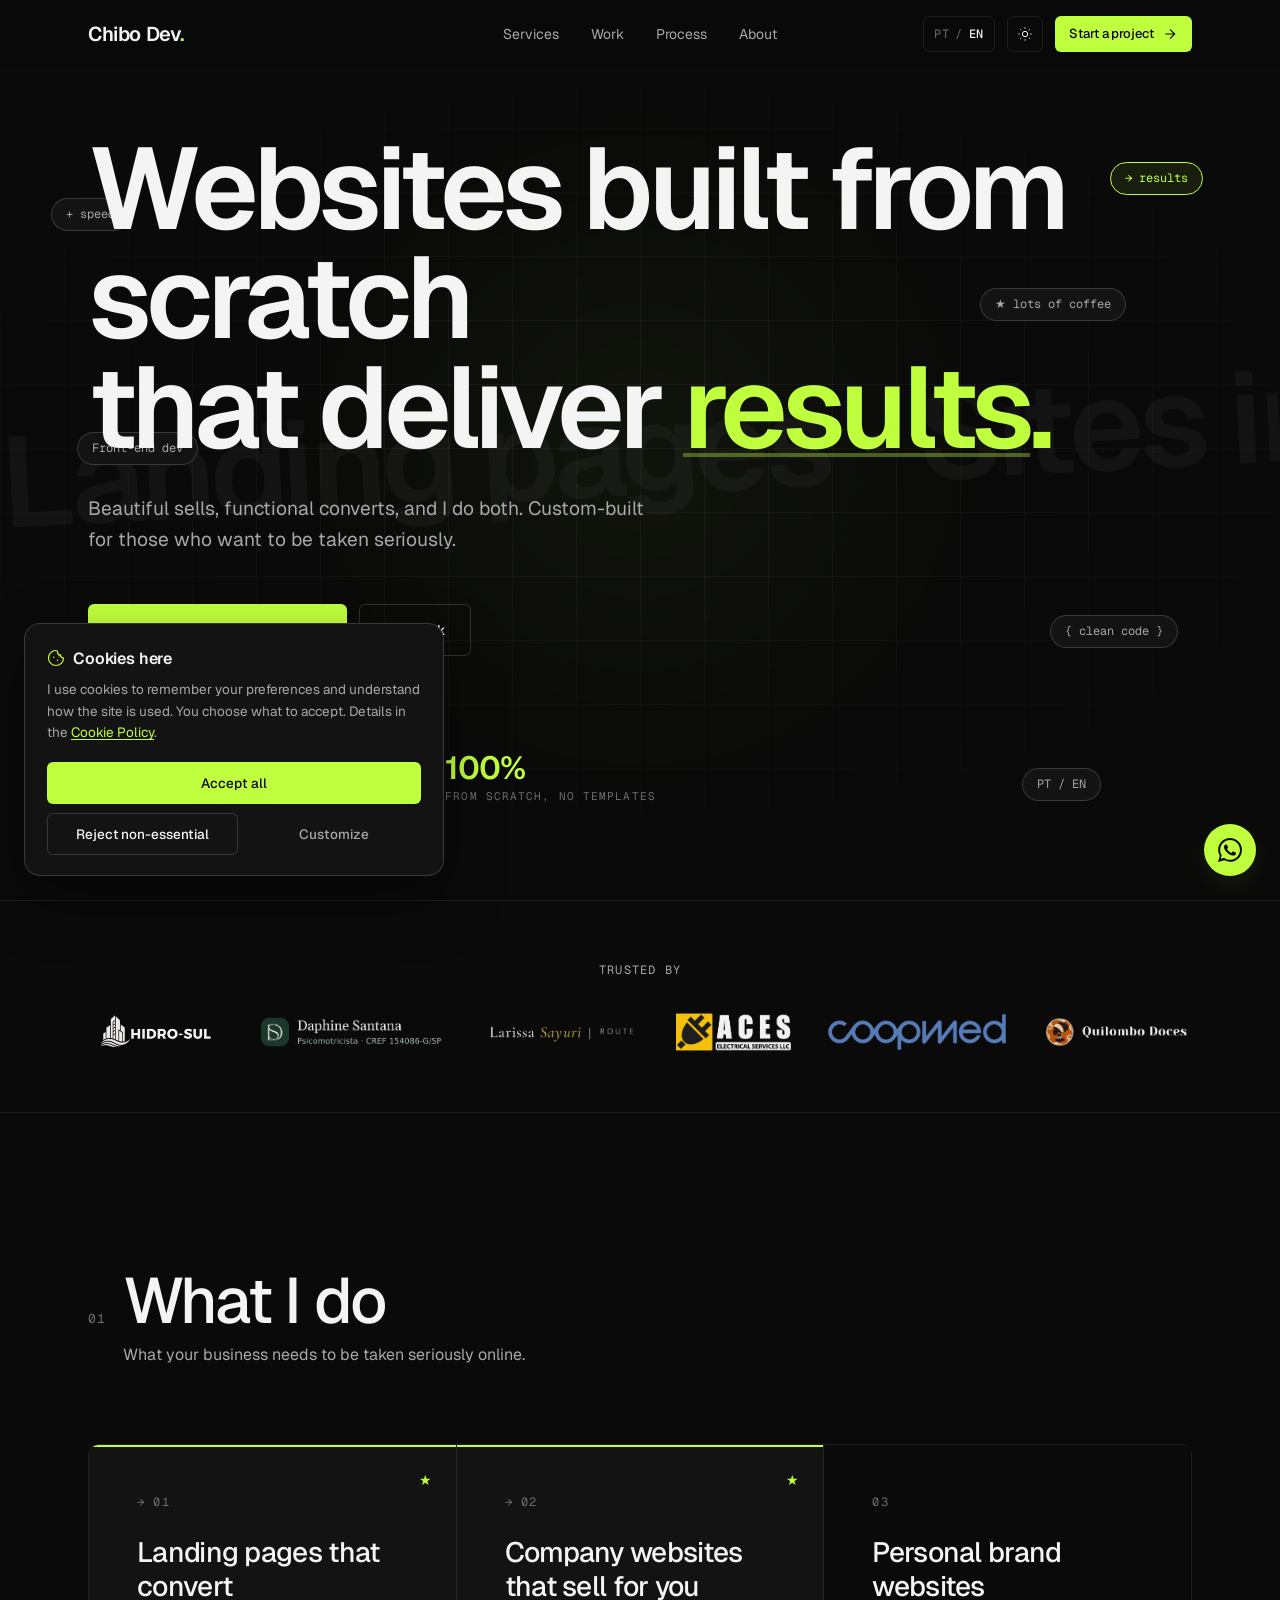
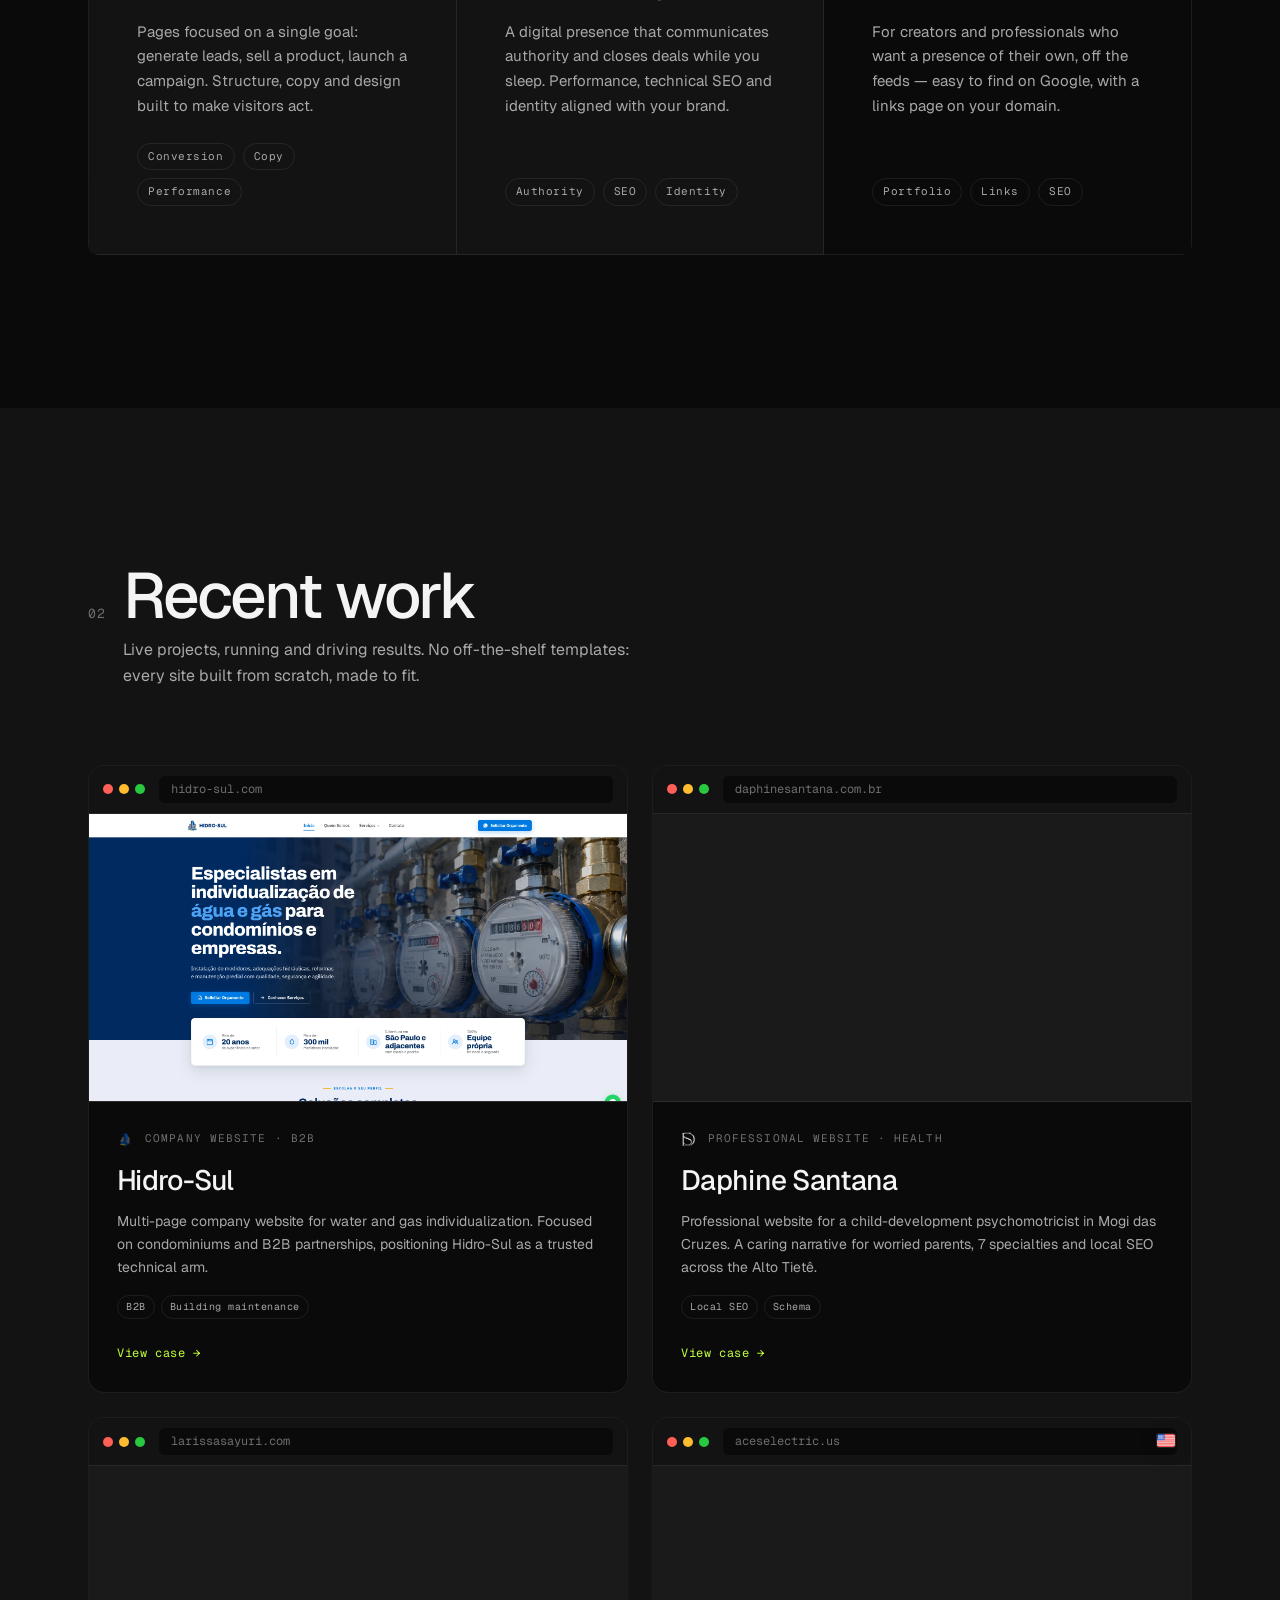
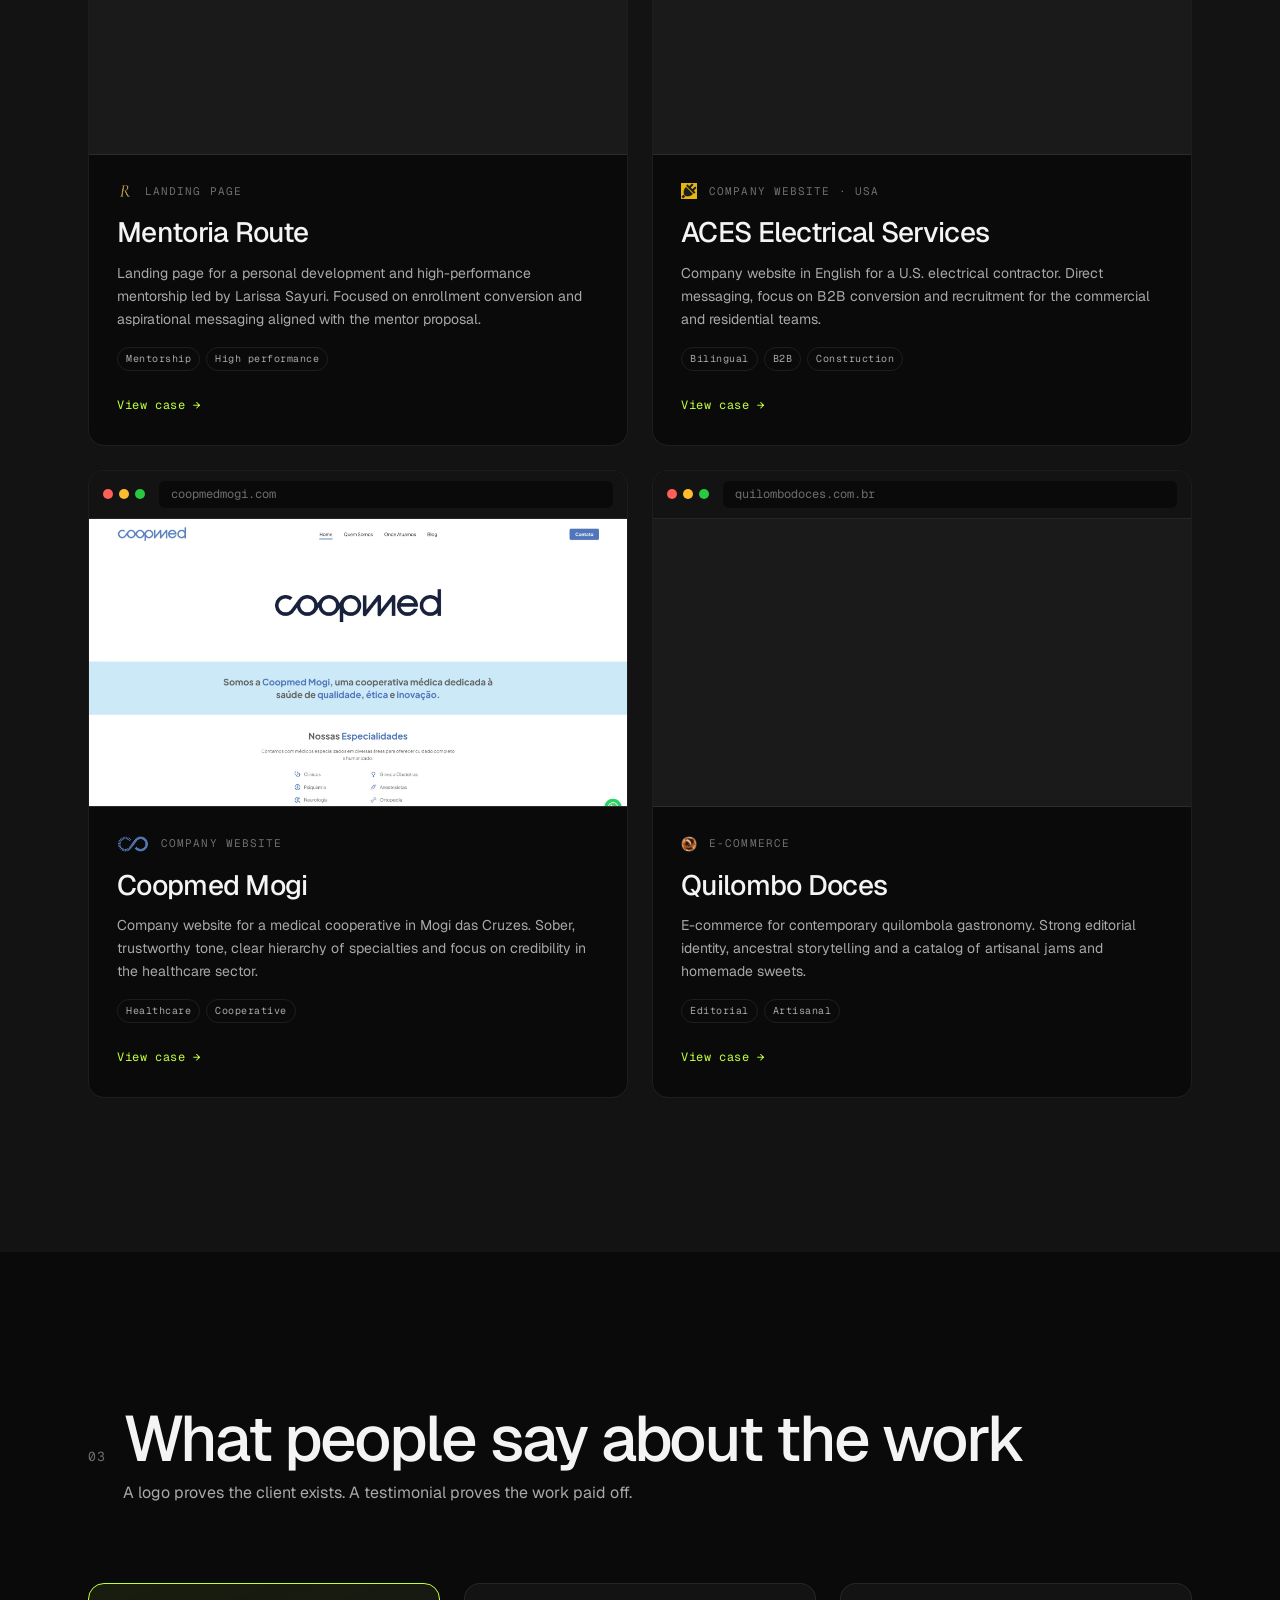
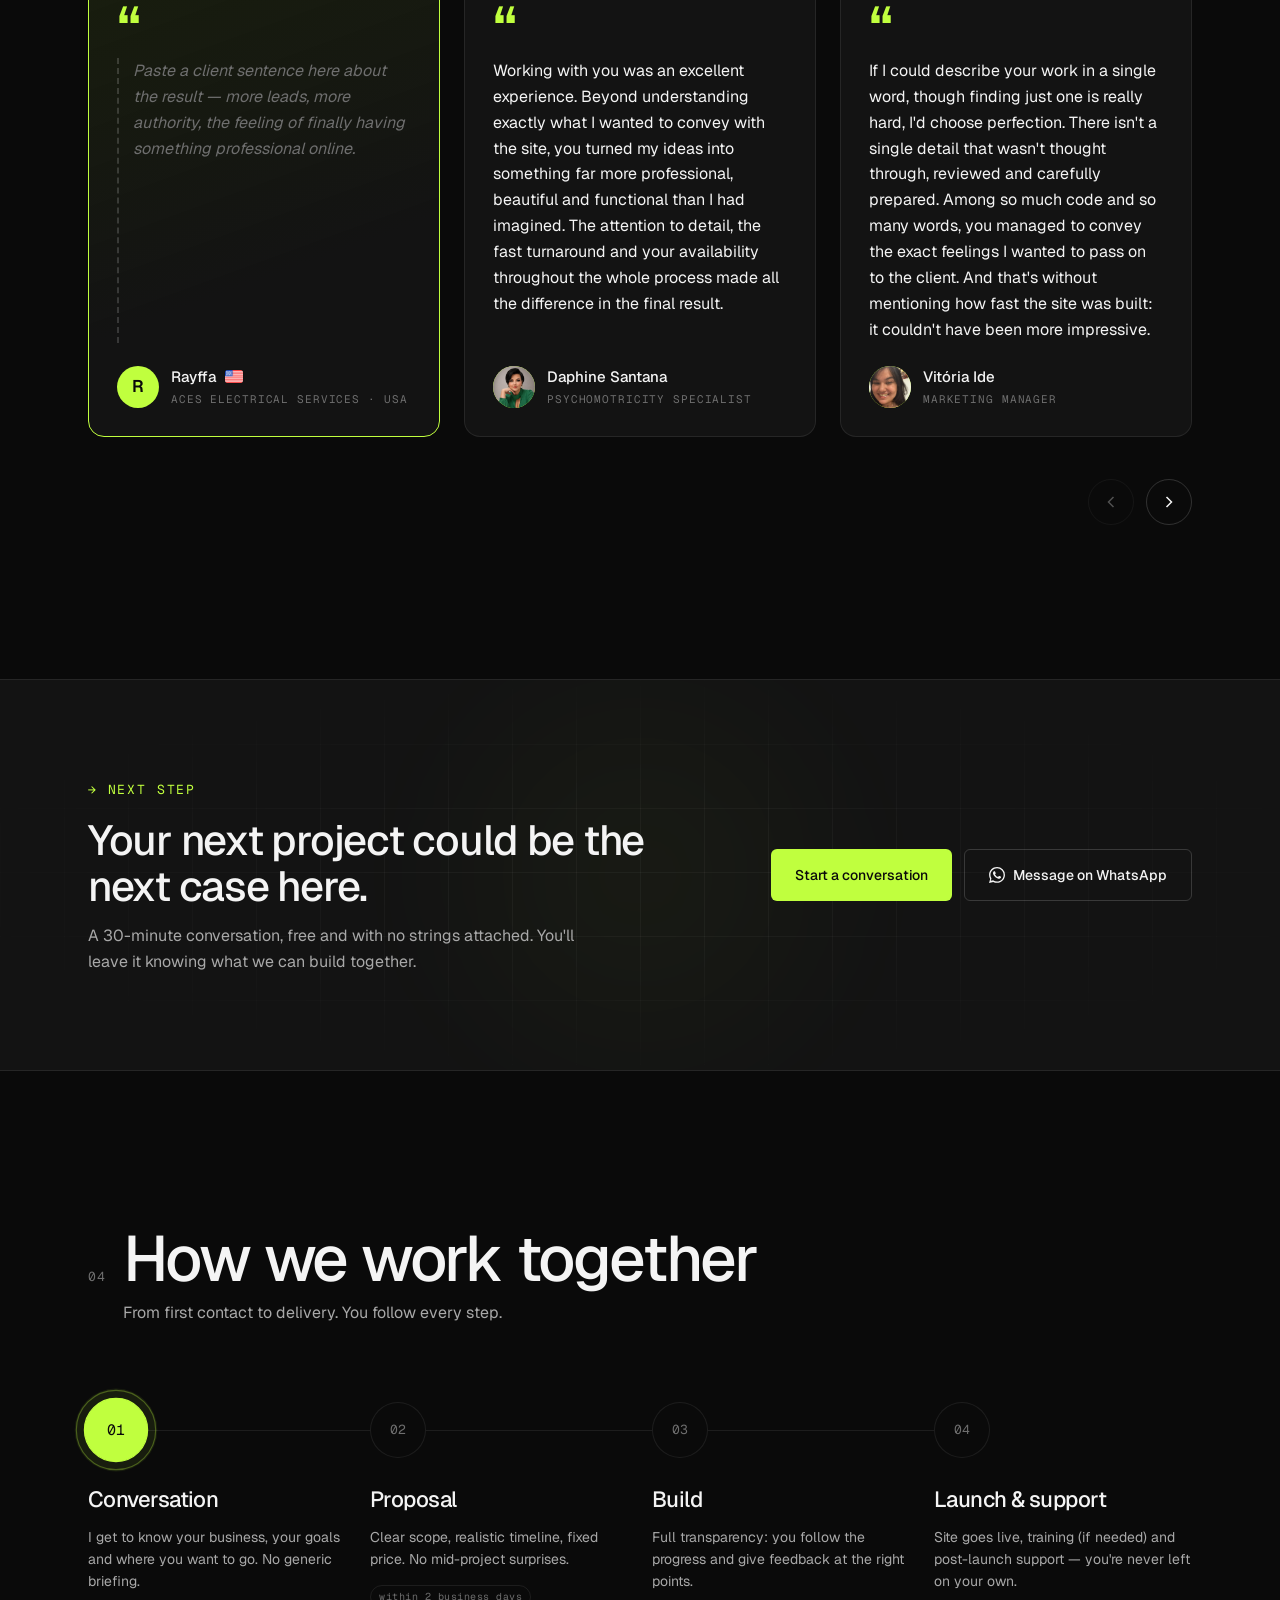
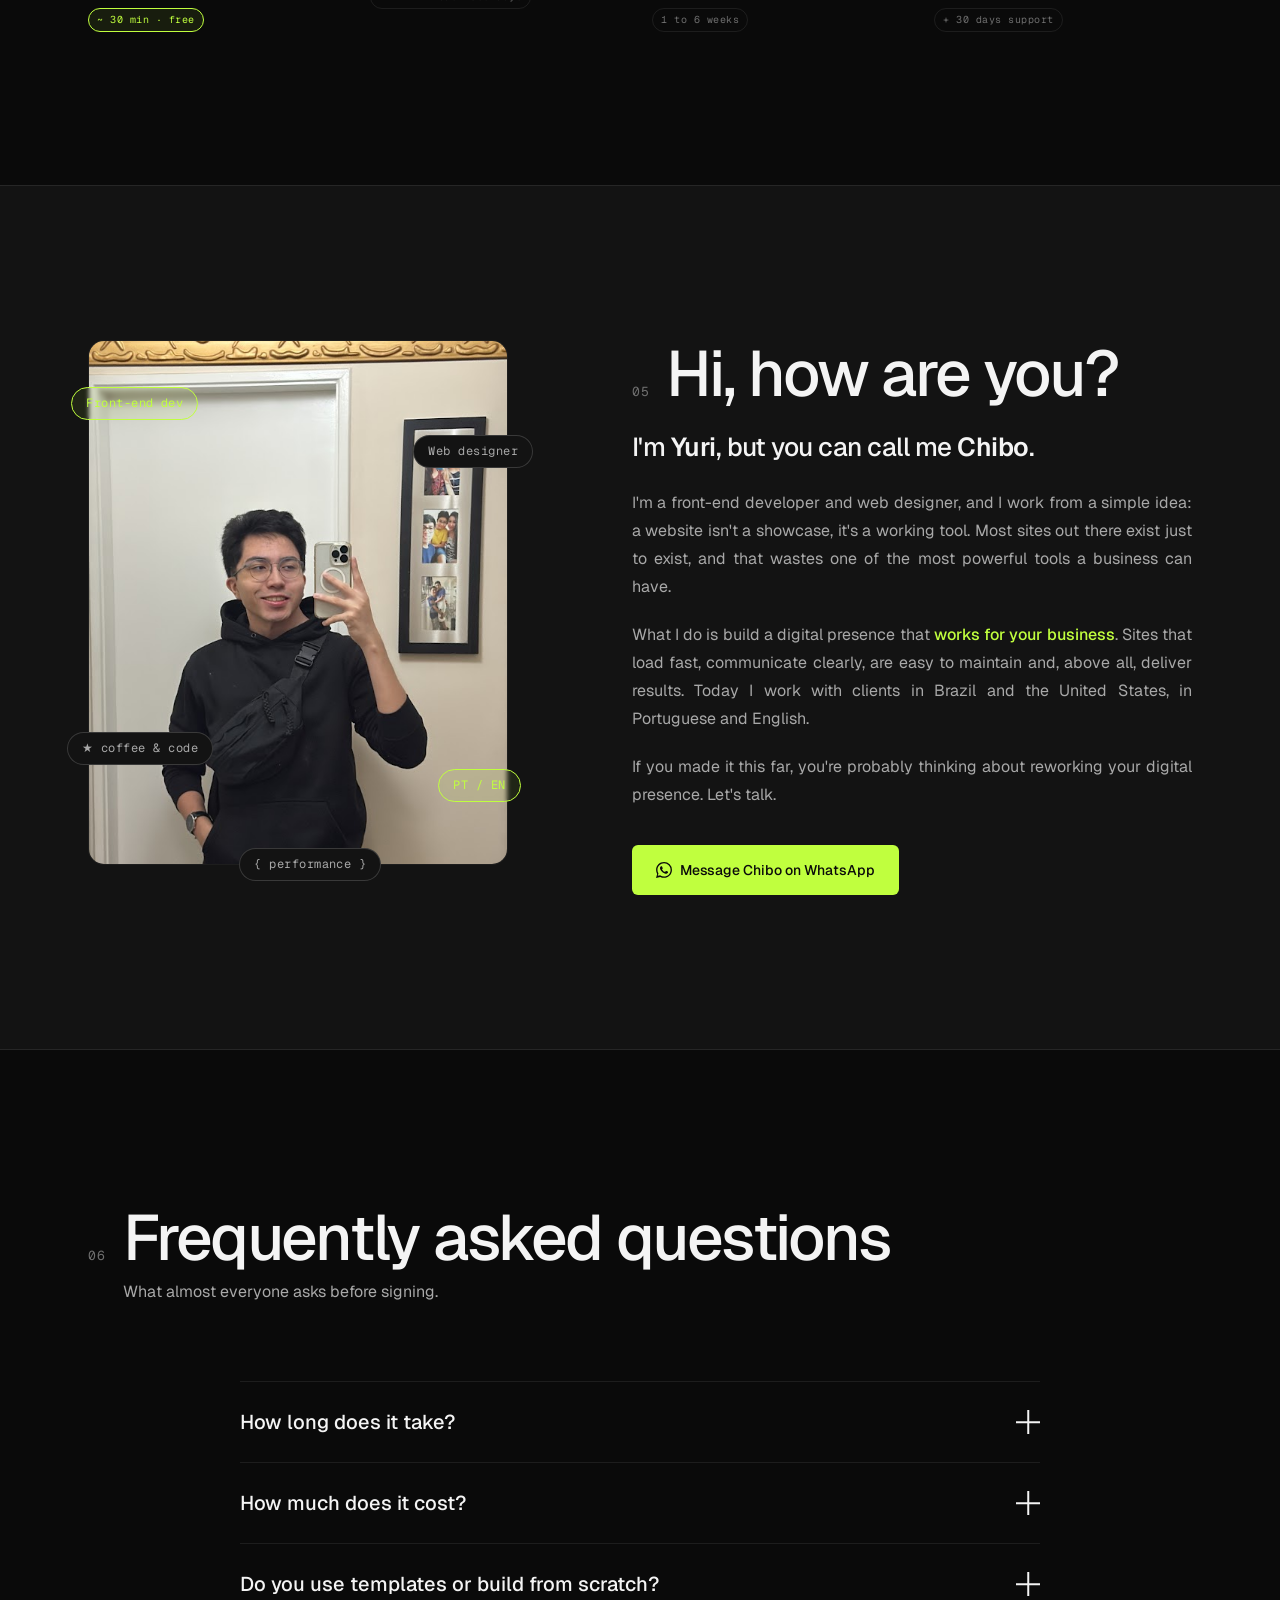
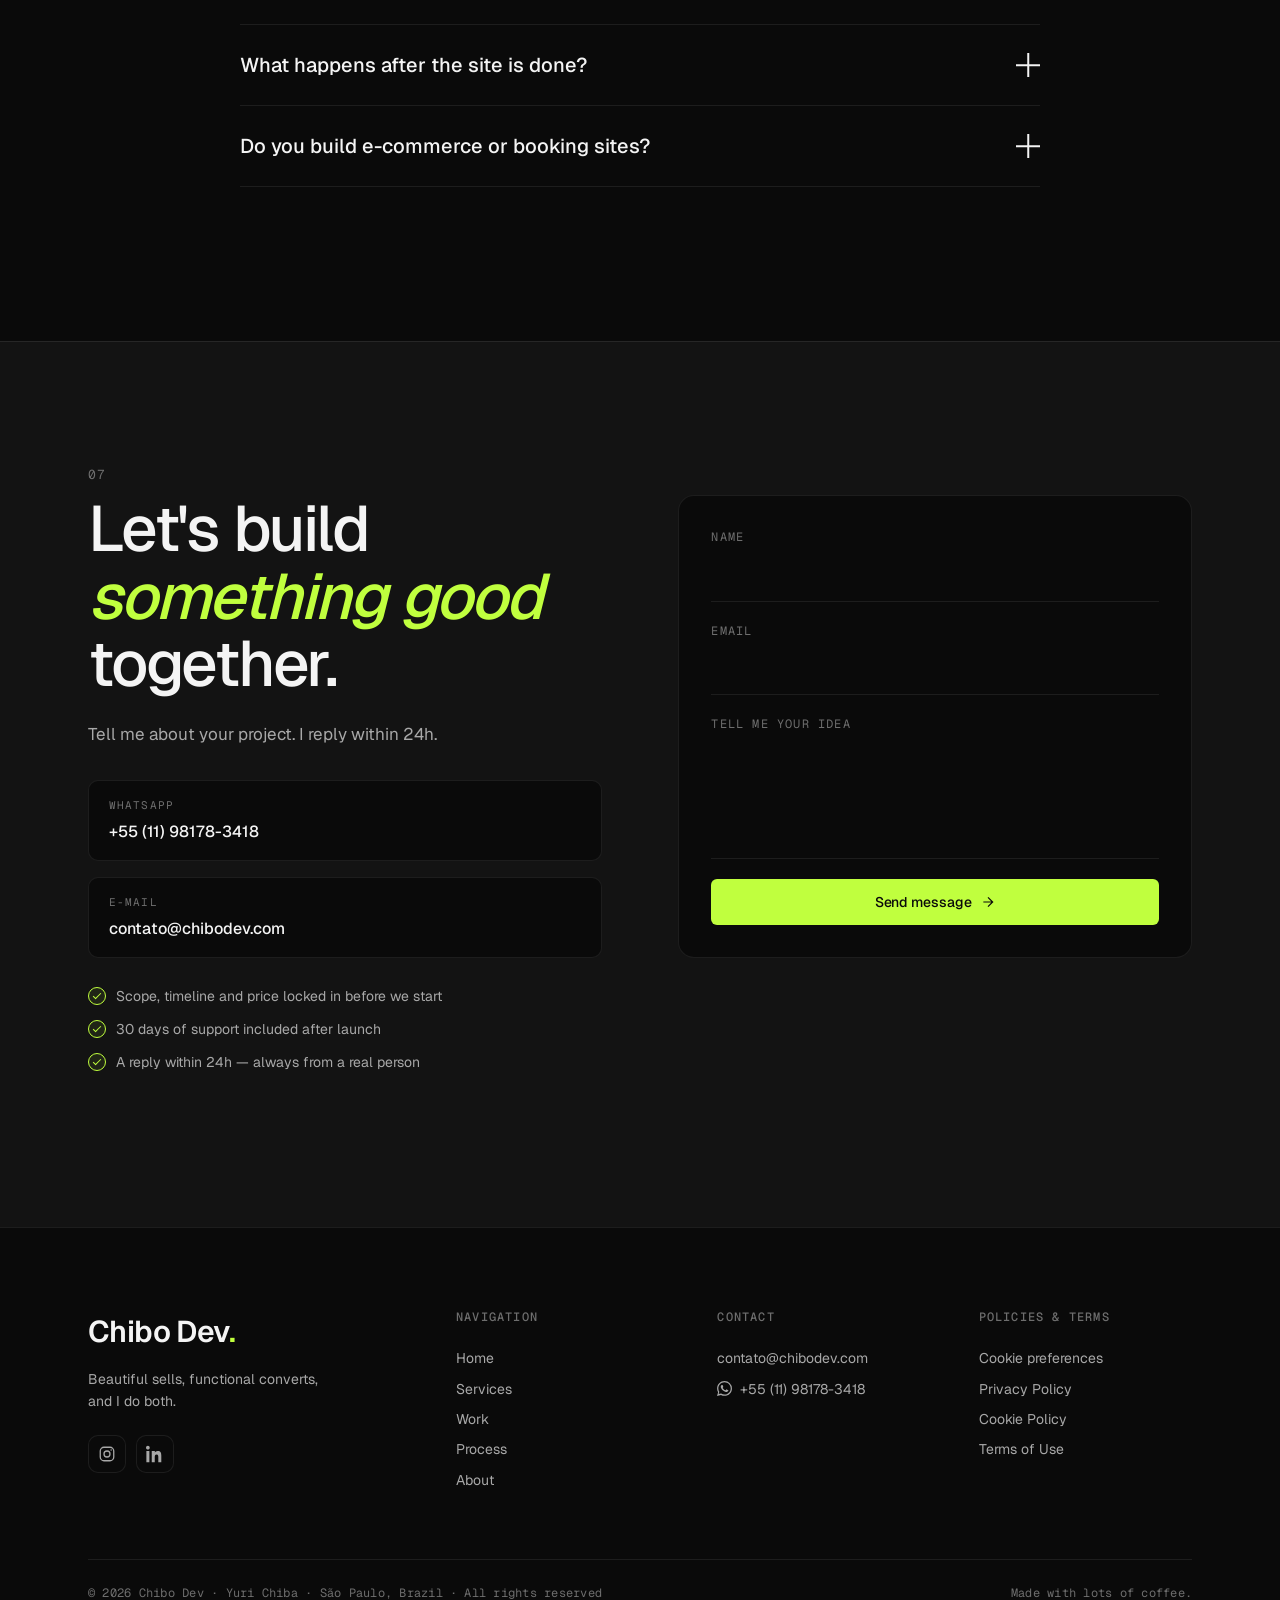
==== commit d894e990: "Add files via upload" ====
--- a/index.html
+++ b/index.html
@@ -676,7 +676,7 @@
           <figcaption class="testimonial__author">
             <span class="testimonial__avatar">R</span>
             <span class="testimonial__id">
-              <span class="testimonial__name">Rayffa <span class="testimonial__flag"><svg class="flag-us" viewBox="0 0 24 16" xmlns="http://www.w3.org/2000/svg" role="img" aria-label="Estados Unidos"><rect width="24" height="16" fill="#FBFBF9"/><g fill="#E0A6A6"><rect width="24" height="2.286"/><rect y="4.571" width="24" height="2.286"/><rect y="9.143" width="24" height="2.286"/><rect y="13.714" width="24" height="2.286"/></g><rect width="9.6" height="9.143" fill="#AAB6DC"/><g fill="#FBFBF9"><circle cx="2.4" cy="2.3" r=".55"/><circle cx="4.8" cy="2.3" r=".55"/><circle cx="7.2" cy="2.3" r=".55"/><circle cx="2.4" cy="4.57" r=".55"/><circle cx="4.8" cy="4.57" r=".55"/><circle cx="7.2" cy="4.57" r=".55"/><circle cx="2.4" cy="6.85" r=".55"/><circle cx="4.8" cy="6.85" r=".55"/><circle cx="7.2" cy="6.85" r=".55"/></g></svg></span></span>
+              <span class="testimonial__name">Rayffa <span class="testimonial__flag"><img class="flag-us" src="assets/img/bandeira-estados-unidos.png" alt="" aria-hidden="true" width="18" loading="lazy" decoding="async" onerror="this.remove()" /></span></span>
               <span class="testimonial__role" data-i18n="testi.r1">ACES Electrical Services · EUA</span>
             </span>
           </figcaption>
--- a/assets/css/style.css
+++ b/assets/css/style.css
@@ -1953,6 +1953,7 @@
 /* preview de compartilhamento — o capricho começa antes do clique */
 .modal__social {
   margin-top: 26px;
+  margin-bottom: 30px;
   display: grid;
   grid-template-columns: 1fr minmax(0, 300px);
   gap: 28px;
